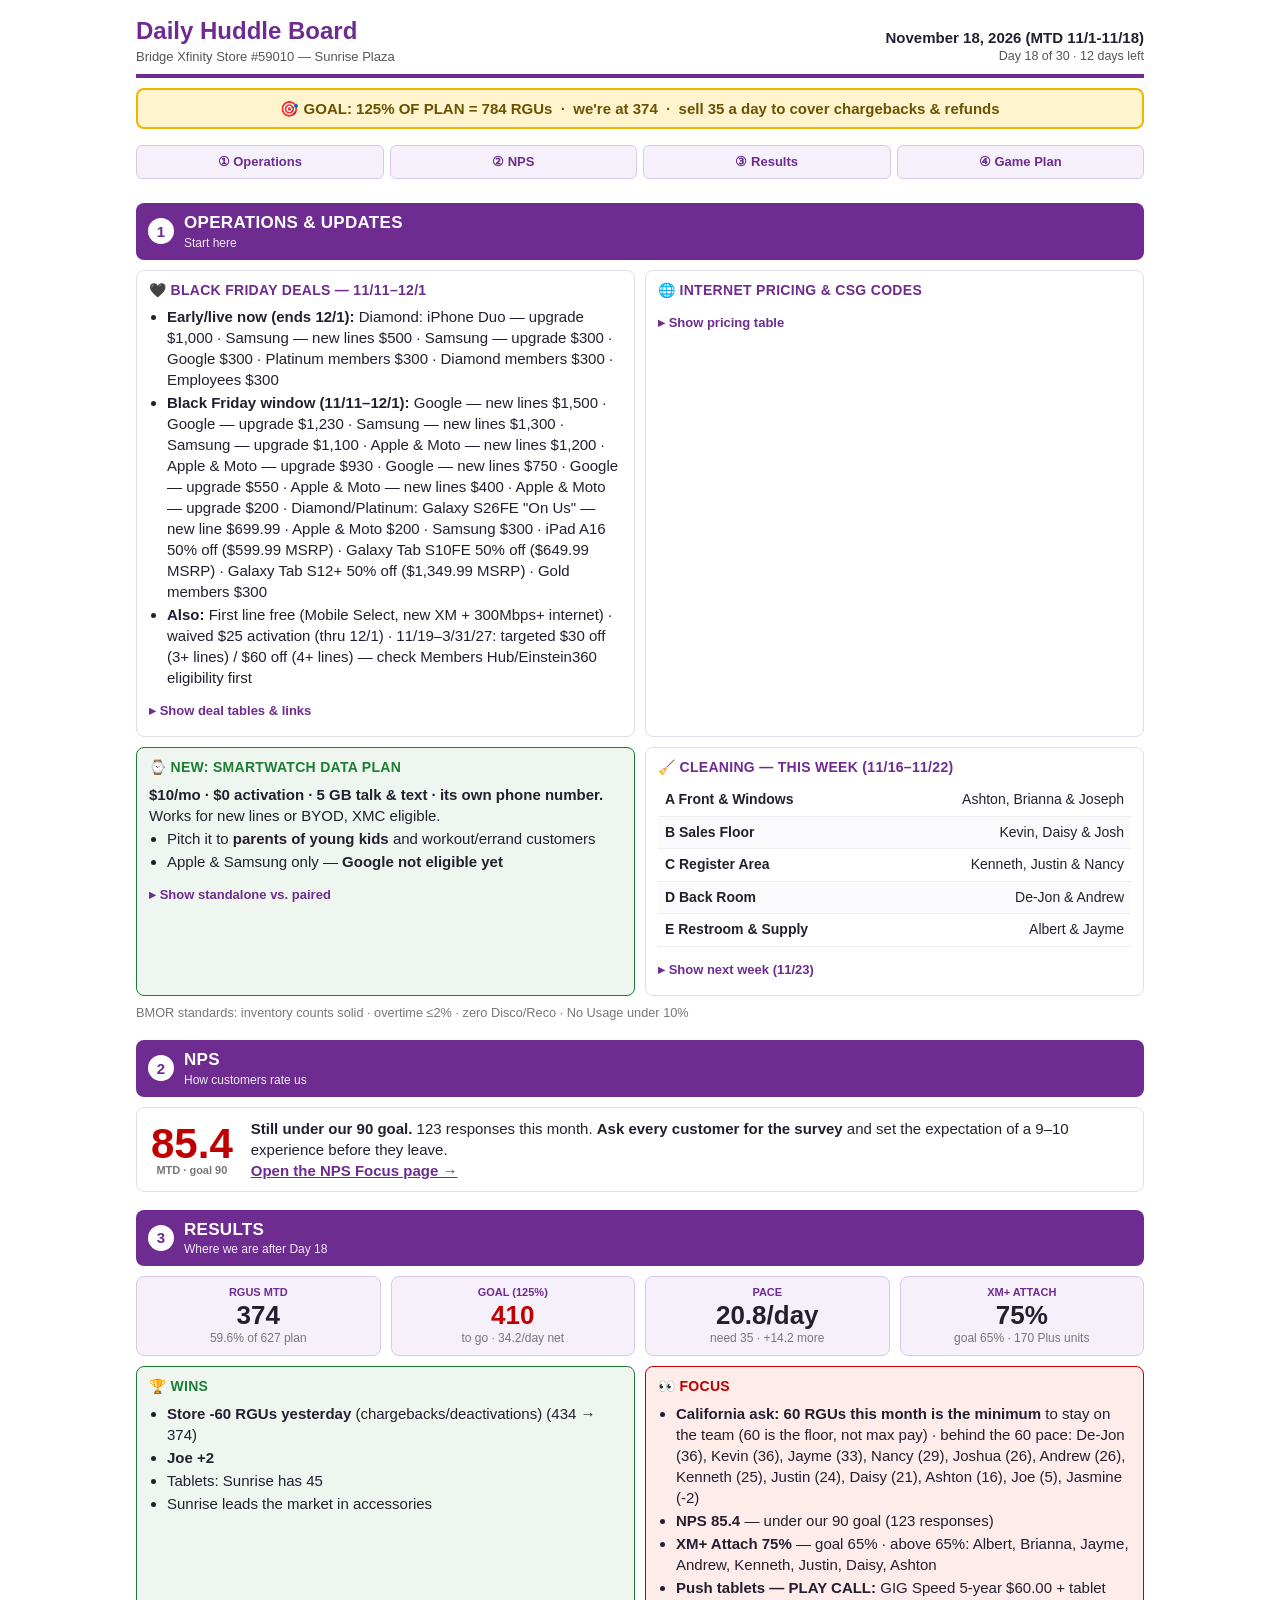
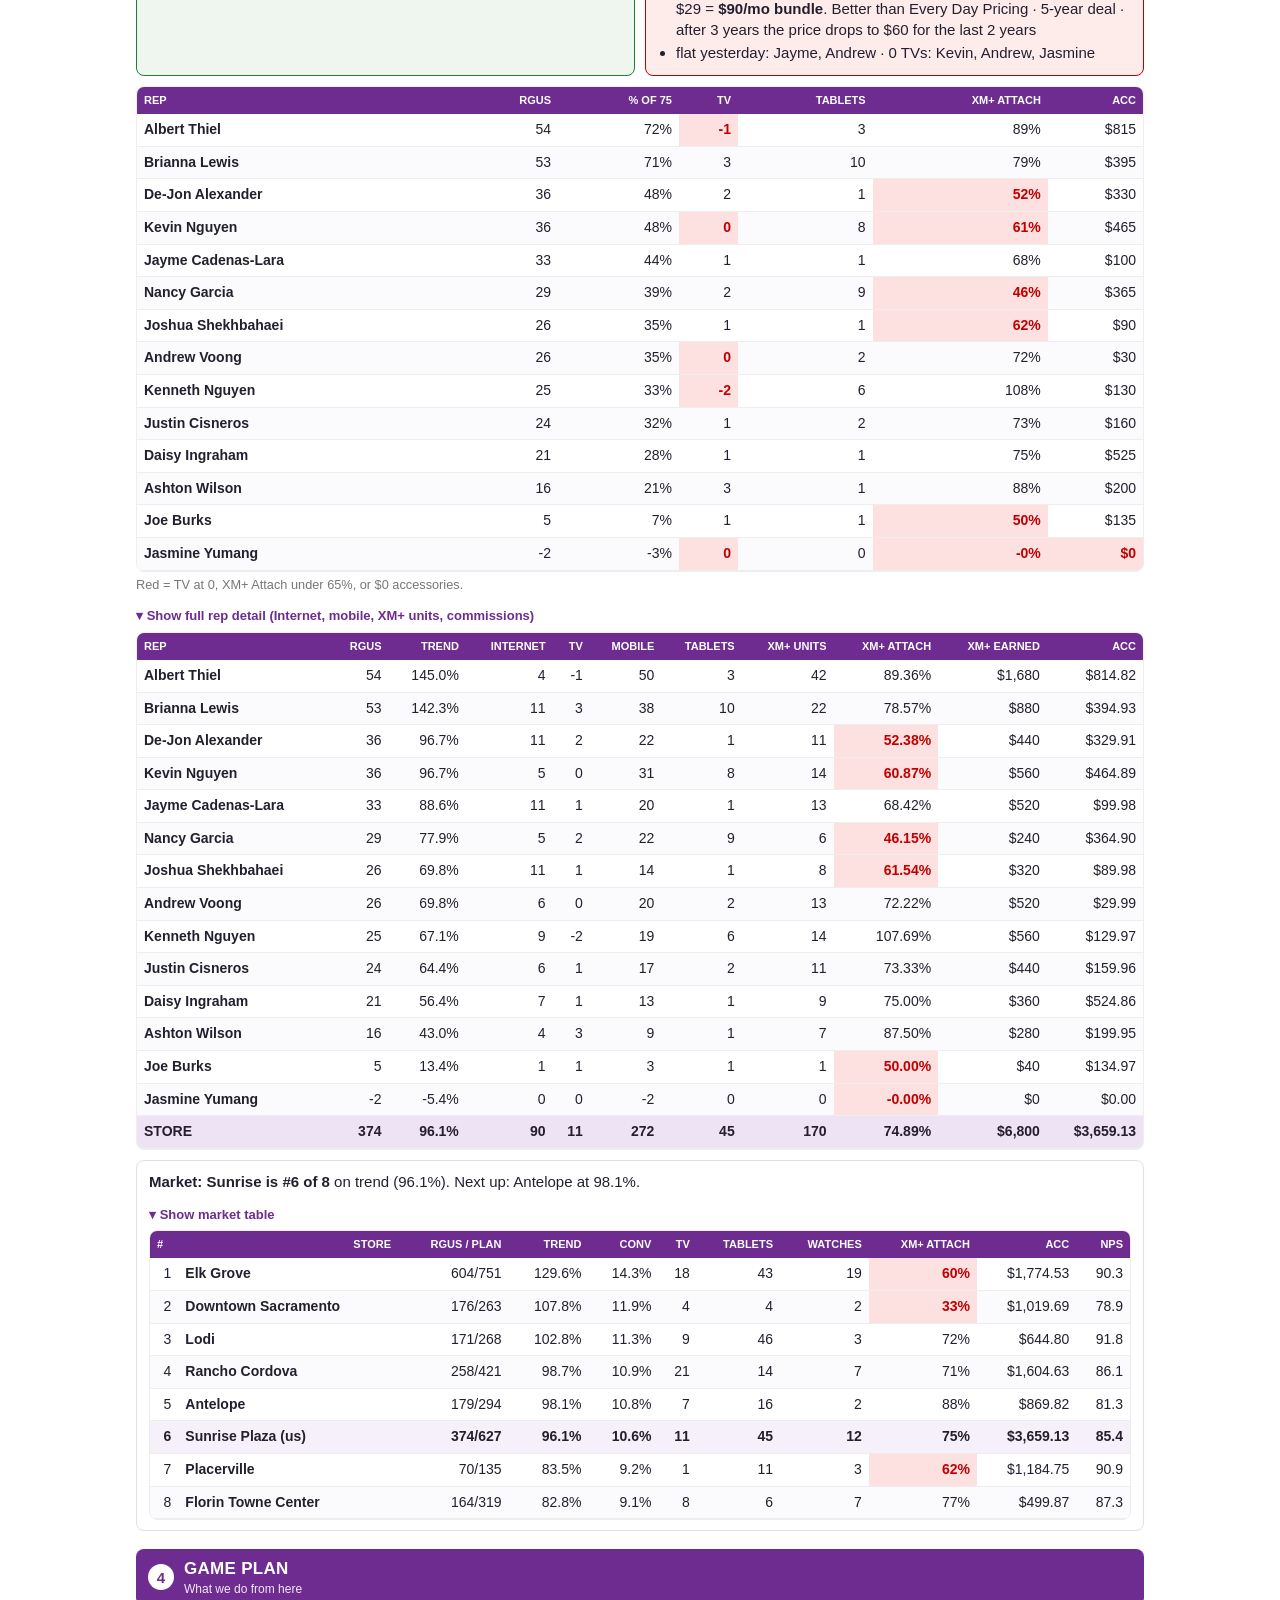
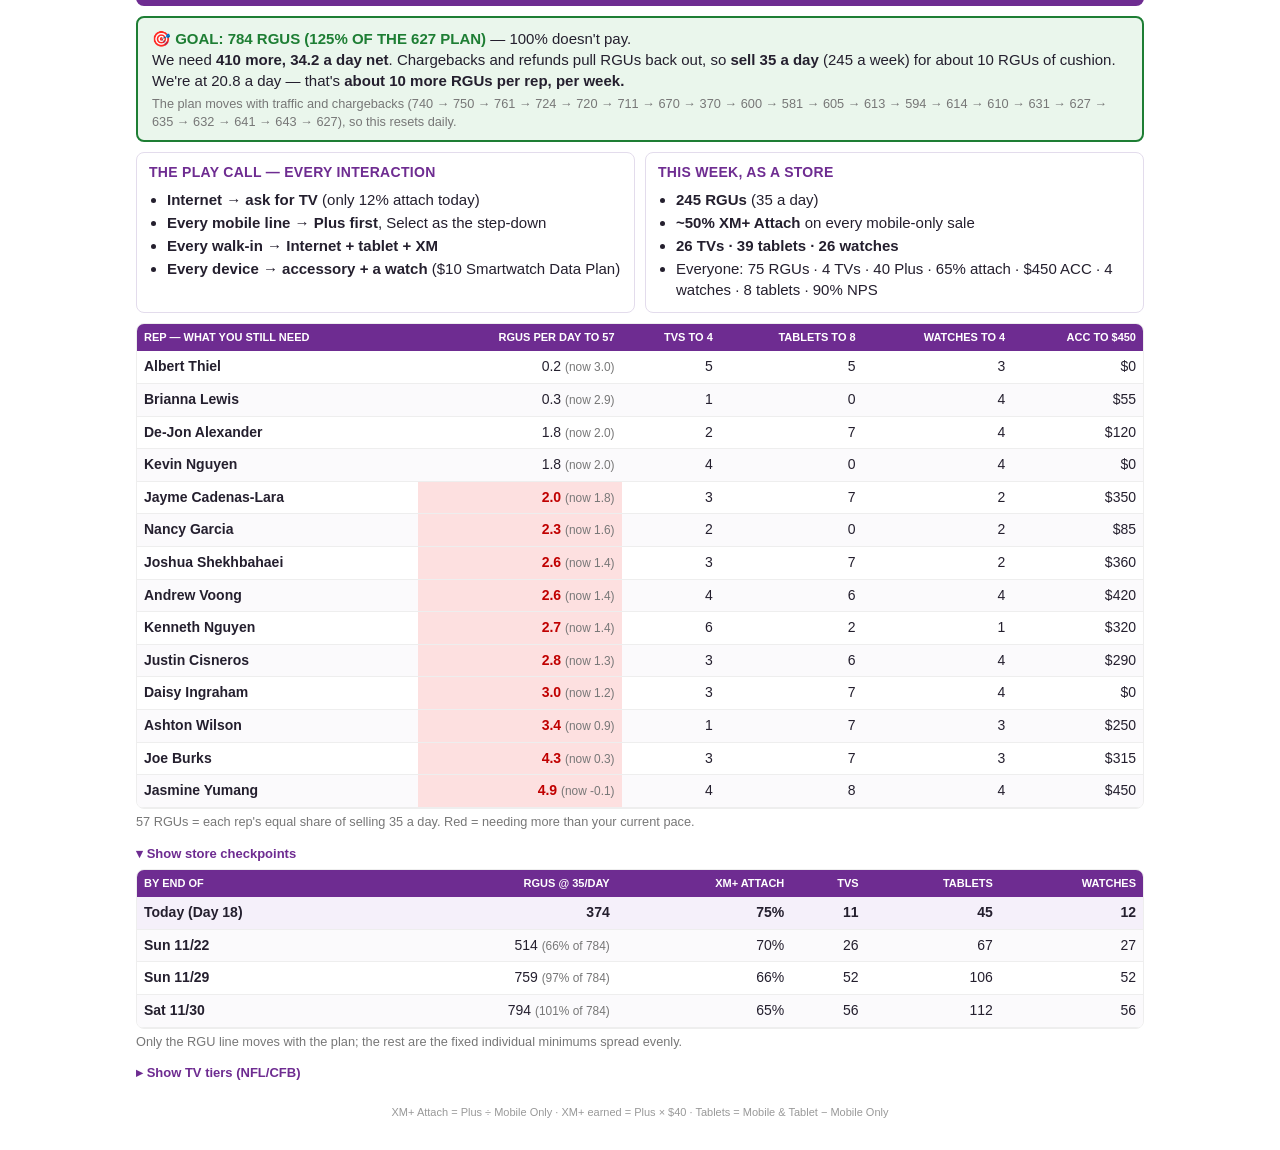
==== index.html @ 6fa90f04 "Fix Day 18 trend: use report's Store-MTD trend and target; exact rep MTD where readable Co-Authored-" ====
<!DOCTYPE html>
    <html lang="en"><head><meta charset="UTF-8"><meta name="viewport" content="width=device-width, initial-scale=1">
    <title>Daily Huddle Board — Bridge Xfinity #59010 — November 18, 2026 (MTD 11/1-11/18)</title>
    <style>
    :root{--p:#6E2C91;--pl:#F5F0FA;--bd:#E3DCEC;--g:#1E7E34;--r:#C00000;--a:#B8720C;--t:#241F2E;--mut:#777}
    *{box-sizing:border-box} body{margin:0;font-family:'Segoe UI',Arial,sans-serif;color:var(--t);background:#fff;font-size:15px;line-height:1.4;-webkit-print-color-adjust:exact;print-color-adjust:exact}
    .wrap{max-width:1040px;margin:0 auto;padding:14px 16px 30px}
    header{display:flex;justify-content:space-between;align-items:flex-end;border-bottom:4px solid var(--p);padding-bottom:8px;gap:10px;flex-wrap:wrap}
    header h1{margin:0;font-size:24px;color:var(--p)} header .s{font-size:13px;color:#555} header .d{text-align:right;font-weight:700} header .d small{display:block;font-weight:400;color:#555}
    .goalbar{background:#FFF4CE;border:2px solid #E8B800;border-radius:8px;padding:8px 12px;margin:10px 0;text-align:center;font-weight:700;color:#6b5200}
    nav{display:flex;gap:6px;margin:8px 0;position:sticky;top:0;background:#fff;padding:6px 0;z-index:5}
    nav a{flex:1;text-align:center;background:var(--pl);border:1px solid #D9C7EC;border-radius:6px;padding:7px 2px;color:var(--p);font-weight:700;text-decoration:none;font-size:13px}
    .sec{margin-top:18px}
    .band{display:flex;align-items:center;gap:10px;background:var(--p);color:#fff;border-radius:8px;padding:8px 12px;margin-bottom:10px}
    .band .n{background:#fff;color:var(--p);width:26px;height:26px;border-radius:50%;font-weight:800;display:flex;align-items:center;justify-content:center;flex:none}
    .band b{font-size:17px;text-transform:uppercase;letter-spacing:.3px} .band span.sub{display:block;font-size:12px;opacity:.9}
    .grid{display:grid;grid-template-columns:repeat(2,1fr);gap:10px}
    .card{border:1px solid var(--bd);border-radius:8px;padding:10px 12px;background:#fff}
    .card h3{margin:0 0 6px;font-size:14px;color:var(--p);text-transform:uppercase;letter-spacing:.3px}
    .card.alert{background:#FDECEA;border-color:var(--r)} .card.alert h3{color:var(--r)}
    .card.green{background:#EEF6EF;border-color:var(--g)} .card.green h3{color:var(--g)}
    .card ul{margin:0;padding-left:18px} .card li{margin:2px 0}
    .tiles{display:grid;grid-template-columns:repeat(4,1fr);gap:10px;margin-bottom:10px}
    .tile{background:var(--pl);border:1px solid #D9C7EC;border-radius:8px;padding:8px 10px;text-align:center}
    .tile .l{font-size:11px;text-transform:uppercase;color:var(--p);font-weight:700} .tile .v{font-size:26px;font-weight:800;line-height:1.15} .tile .x{font-size:12px;color:var(--mut)}
    .tile .v.red{color:var(--r)}
    table{width:100%;border-collapse:collapse;font-size:14px}
    th{background:var(--p);color:#fff;font-size:11px;text-transform:uppercase;padding:6px 7px;text-align:right} th:first-child,td.nm{text-align:left}
    td{padding:6px 7px;text-align:right;border-bottom:1px solid #eee} td.nm{font-weight:600}
    tr:nth-child(even) td{background:#FBFAFC} td.bad{background:#FDE0E0!important;color:var(--r);font-weight:800} tr.tot td{background:#EDE3F5!important;font-weight:800} tr.me td{background:#F5F0FA!important;font-weight:800}
    .tw{overflow-x:auto;border:1px solid #eee;border-radius:8px}
    .mut{color:var(--mut);font-size:.85em;font-weight:400}
    details{margin-top:8px} details:not([open])>*:not(summary){display:none!important} summary{cursor:pointer;color:var(--p);font-weight:700;font-size:13px;padding:6px 0;list-style:none} summary::before{content:"▸ "} details[open] summary::before{content:"▾ "}
    .nps{display:flex;gap:18px;align-items:center;border:1px solid var(--bd);border-radius:8px;padding:10px 14px;flex-wrap:wrap}
    .nps .big{font-size:42px;font-weight:800;color:var(--r);line-height:1;text-align:center} .nps .big small{display:block;font-size:11px;color:var(--mut);font-weight:600}
    .two{display:grid;grid-template-columns:1fr 1fr;gap:10px;margin:10px 0}
    .nowrap td,.nowrap th{white-space:nowrap}
    a{color:var(--p)} .goalbox{background:#EAF6EC;border:2px solid var(--g);border-radius:8px;padding:10px 14px;margin-bottom:10px}
    .goalbox b.t{color:var(--g);text-transform:uppercase}
    .foot{font-size:11px;color:#999;margin-top:16px;text-align:center}
    @media(max-width:760px){.grid,.two{grid-template-columns:1fr} .tiles{grid-template-columns:repeat(2,1fr)} header h1{font-size:20px} header .d{text-align:left} table{font-size:13px}}
    @page{size:11in 8.5in landscape;margin:.3in}
    @media print{body{font-size:11px} nav{display:none} .wrap{max-width:none;padding:0} .sec{break-after:page;margin-top:0} .sec:last-of-type{break-after:auto} table{font-size:10.5px} .tile .v{font-size:20px} th{font-size:9px} td{padding:3px 6px} summary{display:none} details:not([open]){display:none} #ops{break-after:auto} #nps{break-after:page} .card{break-inside:avoid}}
    </style></head><body><div class="wrap">
    <header><div><h1>Daily Huddle Board</h1><div class="s">Bridge Xfinity Store #59010 — Sunrise Plaza</div></div><div class="d">November 18, 2026 (MTD 11/1-11/18)<small>Day 18 of 30 · 12 days left</small></div></header>
    <div class="goalbar">🎯 GOAL: 125% OF PLAN = 784 RGUs &nbsp;·&nbsp; we're at 374 &nbsp;·&nbsp; sell 35 a day to cover chargebacks &amp; refunds</div>
    <nav><a href="#ops">① Operations</a><a href="#nps">② NPS</a><a href="#results">③ Results</a><a href="#plan">④ Game Plan</a></nav>

    <section class="sec" id="ops"><div class="band"><span class="n">1</span><div><b>Operations &amp; Updates</b><span class="sub">Start here</span></div></div>
    <div class="grid">
    <div class="card"><h3>🖤 Black Friday deals — 11/11–12/1</h3><ul><li><b>Early/live now (ends 12/1):</b> Diamond: iPhone Duo — upgrade $1,000 · Samsung — new lines $500 · Samsung — upgrade $300 · Google $300 · Platinum members $300 · Diamond members $300 · Employees $300</li><li><b>Black Friday window (11/11–12/1):</b> Google — new lines $1,500 · Google — upgrade $1,230 · Samsung — new lines $1,300 · Samsung — upgrade $1,100 · Apple &amp; Moto — new lines $1,200 · Apple &amp; Moto — upgrade $930 · Google — new lines $750 · Google — upgrade $550 · Apple &amp; Moto — new lines $400 · Apple &amp; Moto — upgrade $200 · Diamond/Platinum: Galaxy S26FE "On Us" — new line $699.99 · Apple &amp; Moto $200 · Samsung $300 · iPad A16 50% off ($599.99 MSRP) · Galaxy Tab S10FE 50% off ($649.99 MSRP) · Galaxy Tab S12+ 50% off ($1,349.99 MSRP) · Gold members $300</li><li><b>Also:</b> First line free (Mobile Select, new XM + 300Mbps+ internet) · waived $25 activation (thru 12/1) · 11/19–3/31/27: targeted $30 off (3+ lines) / $60 off (4+ lines) — check Members Hub/Einstein360 eligibility first</li></ul><details><summary>Show deal tables &amp; links</summary><div class="tw"><b><a href="https://celestial.cable.comcast.com/knowledge/article-info/?query=240319165608377#TIPSdeals">TIPs — trade-in required</a></b><table><thead><tr><th>Deal</th><th>Timing</th><th>Savings</th></tr></thead><tbody><tr><td class="nm">Google — new lines</td><td>11/11–12/1</td><td>$1,500</td></tr><tr><td class="nm">Google — upgrade</td><td>11/11–12/1</td><td>$1,230</td></tr><tr><td class="nm">Samsung — new lines</td><td>11/11–12/1</td><td>$1,300</td></tr><tr><td class="nm">Samsung — upgrade</td><td>11/11–12/1</td><td>$1,100</td></tr><tr><td class="nm">Apple &amp; Moto — new lines</td><td>11/11–12/1</td><td>$1,200</td></tr><tr><td class="nm">Apple &amp; Moto — upgrade</td><td>11/11–12/1</td><td>$930</td></tr><tr><td class="nm">Diamond: iPhone Duo — upgrade</td><td>10/16–12/1</td><td>$1,000</td></tr></tbody></table></div><div class="tw" style="margin-top:6px"><b><a href="https://celestial.cable.comcast.com/knowledge/article-info/?query=240319165608377#flagship">No trade-in</a></b><table><thead><tr><th>Deal</th><th>Timing</th><th>Savings</th></tr></thead><tbody><tr><td class="nm">Google — new lines</td><td>11/11–12/1</td><td>$750</td></tr><tr><td class="nm">Google — upgrade</td><td>11/11–12/1</td><td>$550</td></tr><tr><td class="nm">Samsung — new lines</td><td>10/9–12/1</td><td>$500</td></tr><tr><td class="nm">Samsung — upgrade</td><td>10/9–12/1</td><td>$300</td></tr><tr><td class="nm">Apple &amp; Moto — new lines</td><td>11/11–12/1</td><td>$400</td></tr><tr><td class="nm">Apple &amp; Moto — upgrade</td><td>11/11–12/1</td><td>$200</td></tr><tr><td class="nm">Diamond/Platinum: Galaxy S26FE "On Us" — new line</td><td>11/11–12/1</td><td>$699.99</td></tr></tbody></table></div><div class="tw" style="margin-top:6px"><b><a href="https://celestial.cable.comcast.com/knowledge/article-info/?query=240319165608377#anytime">Upgrade anytime</a> (existing lines only)</b><table><thead><tr><th>Deal</th><th>Timing</th><th>Savings</th></tr></thead><tbody><tr><td class="nm">Apple &amp; Moto</td><td>11/11–12/1</td><td>$200</td></tr><tr><td class="nm">Samsung</td><td>11/11–12/1</td><td>$300</td></tr><tr><td class="nm">Google</td><td>10/9–12/1</td><td>$300</td></tr></tbody></table></div><div class="tw" style="margin-top:6px"><b>Smartwatches &amp; tablets</b><table><thead><tr><th>Deal</th><th>Timing</th><th>Savings</th></tr></thead><tbody><tr><td class="nm">iPad A16</td><td>11/11–12/1</td><td>50% off ($599.99 MSRP)</td></tr><tr><td class="nm">Galaxy Tab S10FE</td><td>11/11–12/1</td><td>50% off ($649.99 MSRP)</td></tr><tr><td class="nm">Galaxy Tab S12+</td><td>11/11–12/1</td><td>50% off ($1,349.99 MSRP)</td></tr><tr><td class="nm">Gold members</td><td>11/11–12/1</td><td>$300</td></tr><tr><td class="nm">Platinum members</td><td>10/28–12/1</td><td>$300</td></tr><tr><td class="nm">Diamond members</td><td>5/11–12/1</td><td>$300</td></tr><tr><td class="nm">Employees</td><td>1/21–12/1</td><td>$300</td></tr></tbody></table></div><div class="tw" style="margin-top:6px"><b>Service discounts</b><table><thead><tr><th>Deal</th><th>Timing</th><th>Notes</th></tr></thead><tbody><tr><td class="nm">First line free — Mobile Select $0/mo x 12mo (new XM, 300 Mbps+ internet)</td><td>Ongoing</td><td></td></tr><tr><td class="nm">Targeted: $30 off/mo (3+ new lines, same order)</td><td>11/19–3/31/27</td><td></td></tr><tr><td class="nm">Targeted: $60 off/mo (4+ new lines, same order)</td><td>11/19–3/31/27</td><td></td></tr><tr><td class="nm">Waived $25 activation fee</td><td>5/11–12/1</td><td></td></tr></tbody></table></div></details></div>
    <div class="card"><h3>🌐 Internet pricing &amp; CSG codes</h3><details><summary>Show pricing table</summary><div class="tw"><table class="nowrap"><thead><tr><th>Speed tier</th><th>300 Mbps</th><th>500 Mbps</th><th>1 Gig</th><th>1.2 Gig</th><th>2 Gig</th></tr></thead><tbody>
    <tr><td class="nm">WiFi gateway · Unlimited data · Free line deal</td><td>✓</td><td>✓</td><td>✓</td><td>✓</td><td>✓</td></tr>
    <tr><td class="nm">Peacock Premium</td><td>✗</td><td>✗</td><td>✓</td><td>✓</td><td>✓</td></tr>
    <tr><td class="nm">5-year deal ($ · CSG)</td><td>$45 · 2XC</td><td>$50 · 2XA</td><td>$60 · 2X6</td><td>$85 · 2X8</td><td>$85 · 2XB</td></tr>
    <tr><td class="nm">1-year deal ($ · CSG)</td><td>$40 · 2X7</td><td>$45 · 2X9</td><td>$50 · 2XE</td><td>$80 · 2X5</td><td>$80 · 2XD</td></tr>
    <tr><td class="nm">Everyday Price (EDP)</td><td>$70</td><td>$85</td><td>$100</td><td>$130</td><td>$130</td></tr></tbody></table></div></details></div>
    <div class="card green"><h3>⌚ New: Smartwatch Data Plan</h3><b>$10/mo · $0 activation · 5 GB talk &amp; text · its own phone number.</b> Works for new lines or BYOD, XMC eligible.<ul><li>Pitch it to <b>parents of young kids</b> and workout/errand customers</li><li>Apple &amp; Samsung only — <b>Google not eligible yet</b></li></ul>
    <details><summary>Show standalone vs. paired</summary><div class="tw"><table><thead><tr><th></th><th>Standalone (Data Plan)</th><th>Paired (Smartwatch fee)</th></tr></thead><tbody>
    <tr><td class="nm">Cost</td><td>$10/mo</td><td>$10/mo</td></tr><tr><td class="nm">Own number</td><td>Yes</td><td>No</td></tr><tr><td class="nm">Data</td><td>5 GB, then 5/2 Mbps</td><td>Uses phone's data</td></tr><tr><td class="nm">Watches</td><td>Apple, Samsung</td><td>Apple, Samsung, Google</td></tr><tr><td class="nm">Apple needs</td><td>iPhone 11+ · OS 26.1+</td><td>iPhone 6s+ · iOS 14+</td></tr></tbody></table></div><div class="mut" style="margin-top:4px">No international roaming or travel passes on watches ($0.30/MB pay-as-you-go on the paired line).</div></details></div>
    <div class="card"><h3>🧹 Cleaning — this week (11/16–11/22)</h3><table class="nowrap"><tbody><tr><td class="nm">A Front &amp; Windows</td><td>Ashton, Brianna &amp; Joseph</td></tr><tr><td class="nm">B Sales Floor</td><td>Kevin, Daisy &amp; Josh</td></tr><tr><td class="nm">C Register Area</td><td>Kenneth, Justin &amp; Nancy</td></tr><tr><td class="nm">D Back Room</td><td>De-Jon &amp; Andrew</td></tr><tr><td class="nm">E Restroom &amp; Supply</td><td>Albert &amp; Jayme</td></tr></tbody></table><details><summary>Show next week (11/23)</summary><table class="nowrap"><tbody><tr><td class="nm">A</td><td>Albert &amp; Jayme</td></tr><tr><td class="nm">B</td><td>Ashton, Brianna &amp; Joseph</td></tr><tr><td class="nm">C</td><td>Kevin, Daisy &amp; Josh</td></tr><tr><td class="nm">D</td><td>Kenneth, Justin &amp; Nancy</td></tr><tr><td class="nm">E</td><td>De-Jon &amp; Andrew</td></tr></tbody></table><div class="mut" style="margin-top:4px"><a href="https://claude.ai/artifact/SDrzApSmTQHCg9NvVd3Q9Z">Task checklists &amp; full schedule</a></div></details></div>
    </div>
    <div class="mut" style="margin-top:8px">BMOR standards: inventory counts solid · overtime ≤2% · zero Disco/Reco · No Usage under 10%</div></section>

    <section class="sec" id="nps"><div class="band"><span class="n">2</span><div><b>NPS</b><span class="sub">How customers rate us</span></div></div>
    <div class="nps"><div class="big" style="color:var(--r)">85.4<small>MTD · goal 90</small></div>
    <div style="flex:1;min-width:240px"><b>Still under our 90 goal.</b> 123 responses this month. <b>Ask every customer for the survey</b> and set the expectation of a 9–10 experience before they leave. <br><a href="nps/"><b>Open the NPS Focus page →</b></a></div></div></section>

    <section class="sec" id="results"><div class="band"><span class="n">3</span><div><b>Results</b><span class="sub">Where we are after Day 18</span></div></div>
    <div class="tiles">
    <div class="tile"><div class="l">RGUs MTD</div><div class="v">374</div><div class="x">59.6% of 627 plan</div></div>
    <div class="tile"><div class="l">Goal (125%)</div><div class="v red">410</div><div class="x">to go · 34.2/day net</div></div>
    <div class="tile"><div class="l">Pace</div><div class="v">20.8/day</div><div class="x">need 35 · +14.2 more</div></div>
    <div class="tile"><div class="l">XM+ Attach</div><div class="v">75%</div><div class="x">goal 65% · 170 Plus units</div></div></div>
    <div class="two"><div class="card green"><h3>🏆 Wins</h3><ul><li><b>Store -60 RGUs yesterday</b> (chargebacks/deactivations) (434 → 374)</li><li><b>Joe +2</b></li><li>Tablets: Sunrise has 45</li><li>Sunrise leads the market in accessories</li></ul></div>
    <div class="card alert"><h3>👀 Focus</h3><ul><li><b>California ask: 60 RGUs this month is the minimum</b> to stay on the team (60 is the floor, not max pay) · behind the 60 pace: De-Jon (36), Kevin (36), Jayme (33), Nancy (29), Joshua (26), Andrew (26), Kenneth (25), Justin (24), Daisy (21), Ashton (16), Joe (5), Jasmine (-2)</li><li><b>NPS 85.4</b> — under our 90 goal (123 responses)</li><li><b>XM+ Attach 75%</b> — goal 65% · above 65%: Albert, Brianna, Jayme, Andrew, Kenneth, Justin, Daisy, Ashton</li><li><b>Push tablets — PLAY CALL:</b> GIG Speed 5-year $60.00 + tablet $29 = <b>$90/mo bundle</b>. Better than Every Day Pricing · 5-year deal · after 3 years the price drops to $60 for the last 2 years</li><li>flat yesterday: Jayme, Andrew · 0 TVs: Kevin, Andrew, Jasmine</li></ul></div></div>
    <div class="tw"><table><thead><tr><th>Rep</th><th>RGUs</th><th>% of 75</th><th>TV</th><th>Tablets</th><th>XM+ Attach</th><th>ACC</th></tr></thead><tbody><tr><td class="nm">Albert Thiel</td><td>54</td><td>72%</td><td class="bad">-1</td><td>3</td><td>89%</td><td>$815</td></tr><tr><td class="nm">Brianna Lewis</td><td>53</td><td>71%</td><td>3</td><td>10</td><td>79%</td><td>$395</td></tr><tr><td class="nm">De-Jon Alexander</td><td>36</td><td>48%</td><td>2</td><td>1</td><td class="bad">52%</td><td>$330</td></tr><tr><td class="nm">Kevin Nguyen</td><td>36</td><td>48%</td><td class="bad">0</td><td>8</td><td class="bad">61%</td><td>$465</td></tr><tr><td class="nm">Jayme Cadenas-Lara</td><td>33</td><td>44%</td><td>1</td><td>1</td><td>68%</td><td>$100</td></tr><tr><td class="nm">Nancy Garcia</td><td>29</td><td>39%</td><td>2</td><td>9</td><td class="bad">46%</td><td>$365</td></tr><tr><td class="nm">Joshua Shekhbahaei</td><td>26</td><td>35%</td><td>1</td><td>1</td><td class="bad">62%</td><td>$90</td></tr><tr><td class="nm">Andrew Voong</td><td>26</td><td>35%</td><td class="bad">0</td><td>2</td><td>72%</td><td>$30</td></tr><tr><td class="nm">Kenneth Nguyen</td><td>25</td><td>33%</td><td class="bad">-2</td><td>6</td><td>108%</td><td>$130</td></tr><tr><td class="nm">Justin Cisneros</td><td>24</td><td>32%</td><td>1</td><td>2</td><td>73%</td><td>$160</td></tr><tr><td class="nm">Daisy Ingraham</td><td>21</td><td>28%</td><td>1</td><td>1</td><td>75%</td><td>$525</td></tr><tr><td class="nm">Ashton Wilson</td><td>16</td><td>21%</td><td>3</td><td>1</td><td>88%</td><td>$200</td></tr><tr><td class="nm">Joe Burks</td><td>5</td><td>7%</td><td>1</td><td>1</td><td class="bad">50%</td><td>$135</td></tr><tr><td class="nm">Jasmine Yumang</td><td>-2</td><td>-3%</td><td class="bad">0</td><td>0</td><td class="bad">-0%</td><td class="bad">$0</td></tr></tbody></table></div>
    <div class="mut" style="margin-top:4px">Red = TV at 0, XM+ Attach under 65%, or $0 accessories.</div>
    <details open><summary>Show full rep detail (Internet, mobile, XM+ units, commissions)</summary><div class="tw"><table class="nowrap"><thead><tr><th>Rep</th><th>RGUs</th><th>Trend</th><th>Internet</th><th>TV</th><th>Mobile</th><th>Tablets</th><th>XM+ units</th><th>XM+ attach</th><th>XM+ earned</th><th>ACC</th></tr></thead><tbody><tr><td class="nm">Albert Thiel</td><td>54</td><td>145.0%</td><td>4</td><td>-1</td><td>50</td><td>3</td><td>42</td><td>89.36%</td><td>$1,680</td><td>$814.82</td></tr><tr><td class="nm">Brianna Lewis</td><td>53</td><td>142.3%</td><td>11</td><td>3</td><td>38</td><td>10</td><td>22</td><td>78.57%</td><td>$880</td><td>$394.93</td></tr><tr><td class="nm">De-Jon Alexander</td><td>36</td><td>96.7%</td><td>11</td><td>2</td><td>22</td><td>1</td><td>11</td><td class="bad">52.38%</td><td>$440</td><td>$329.91</td></tr><tr><td class="nm">Kevin Nguyen</td><td>36</td><td>96.7%</td><td>5</td><td>0</td><td>31</td><td>8</td><td>14</td><td class="bad">60.87%</td><td>$560</td><td>$464.89</td></tr><tr><td class="nm">Jayme Cadenas-Lara</td><td>33</td><td>88.6%</td><td>11</td><td>1</td><td>20</td><td>1</td><td>13</td><td>68.42%</td><td>$520</td><td>$99.98</td></tr><tr><td class="nm">Nancy Garcia</td><td>29</td><td>77.9%</td><td>5</td><td>2</td><td>22</td><td>9</td><td>6</td><td class="bad">46.15%</td><td>$240</td><td>$364.90</td></tr><tr><td class="nm">Joshua Shekhbahaei</td><td>26</td><td>69.8%</td><td>11</td><td>1</td><td>14</td><td>1</td><td>8</td><td class="bad">61.54%</td><td>$320</td><td>$89.98</td></tr><tr><td class="nm">Andrew Voong</td><td>26</td><td>69.8%</td><td>6</td><td>0</td><td>20</td><td>2</td><td>13</td><td>72.22%</td><td>$520</td><td>$29.99</td></tr><tr><td class="nm">Kenneth Nguyen</td><td>25</td><td>67.1%</td><td>9</td><td>-2</td><td>19</td><td>6</td><td>14</td><td>107.69%</td><td>$560</td><td>$129.97</td></tr><tr><td class="nm">Justin Cisneros</td><td>24</td><td>64.4%</td><td>6</td><td>1</td><td>17</td><td>2</td><td>11</td><td>73.33%</td><td>$440</td><td>$159.96</td></tr><tr><td class="nm">Daisy Ingraham</td><td>21</td><td>56.4%</td><td>7</td><td>1</td><td>13</td><td>1</td><td>9</td><td>75.00%</td><td>$360</td><td>$524.86</td></tr><tr><td class="nm">Ashton Wilson</td><td>16</td><td>43.0%</td><td>4</td><td>3</td><td>9</td><td>1</td><td>7</td><td>87.50%</td><td>$280</td><td>$199.95</td></tr><tr><td class="nm">Joe Burks</td><td>5</td><td>13.4%</td><td>1</td><td>1</td><td>3</td><td>1</td><td>1</td><td class="bad">50.00%</td><td>$40</td><td>$134.97</td></tr><tr><td class="nm">Jasmine Yumang</td><td>-2</td><td>-5.4%</td><td>0</td><td>0</td><td>-2</td><td>0</td><td>0</td><td class="bad">-0.00%</td><td>$0</td><td>$0.00</td></tr><tr class="tot"><td class="nm">STORE</td><td>374</td><td>96.1%</td><td>90</td><td>11</td><td>272</td><td>45</td><td>170</td><td>74.89%</td><td>$6,800</td><td>$3,659.13</td></tr></tbody></table></div></details>
    <div class="card" style="margin-top:10px"><b>Market: Sunrise is #6 of 8</b> on trend (96.1%). Next up: Antelope at 98.1%.
    <details open><summary>Show market table</summary><div class="tw"><table class="nowrap"><thead><tr><th>#</th><th>Store</th><th>RGUs / plan</th><th>Trend</th><th>Conv</th><th>TV</th><th>Tablets</th><th>Watches</th><th>XM+ attach</th><th>ACC</th><th>NPS</th></tr></thead><tbody><tr><td>1</td><td class="nm">Elk Grove</td><td>604/751</td><td>129.6%</td><td>14.3%</td><td>18</td><td>43</td><td>19</td><td class="bad">60%</td><td>$1,774.53</td><td>90.3</td></tr><tr><td>2</td><td class="nm">Downtown Sacramento</td><td>176/263</td><td>107.8%</td><td>11.9%</td><td>4</td><td>4</td><td>2</td><td class="bad">33%</td><td>$1,019.69</td><td>78.9</td></tr><tr><td>3</td><td class="nm">Lodi</td><td>171/268</td><td>102.8%</td><td>11.3%</td><td>9</td><td>46</td><td>3</td><td>72%</td><td>$644.80</td><td>91.8</td></tr><tr><td>4</td><td class="nm">Rancho Cordova</td><td>258/421</td><td>98.7%</td><td>10.9%</td><td>21</td><td>14</td><td>7</td><td>71%</td><td>$1,604.63</td><td>86.1</td></tr><tr><td>5</td><td class="nm">Antelope</td><td>179/294</td><td>98.1%</td><td>10.8%</td><td>7</td><td>16</td><td>2</td><td>88%</td><td>$869.82</td><td>81.3</td></tr><tr class="me"><td>6</td><td class="nm">Sunrise Plaza (us)</td><td>374/627</td><td>96.1%</td><td>10.6%</td><td>11</td><td>45</td><td>12</td><td>75%</td><td>$3,659.13</td><td>85.4</td></tr><tr><td>7</td><td class="nm">Placerville</td><td>70/135</td><td>83.5%</td><td>9.2%</td><td>1</td><td>11</td><td>3</td><td class="bad">62%</td><td>$1,184.75</td><td>90.9</td></tr><tr><td>8</td><td class="nm">Florin Towne Center</td><td>164/319</td><td>82.8%</td><td>9.1%</td><td>8</td><td>6</td><td>7</td><td>77%</td><td>$499.87</td><td>87.3</td></tr></tbody></table></div></details></div></section>

    <section class="sec" id="plan"><div class="band"><span class="n">4</span><div><b>Game Plan</b><span class="sub">What we do from here</span></div></div>
    <div class="goalbox"><b class="t">🎯 Goal: 784 RGUs (125% of the 627 plan)</b> — 100% doesn't pay.<br>We need <b>410 more, 34.2 a day net</b>. Chargebacks and refunds pull RGUs back out, so <b>sell 35 a day</b> (245 a week) for about 10 RGUs of cushion. We're at 20.8 a day — that's <b>about 10 more RGUs per rep, per week.</b><div class="mut" style="margin-top:4px">The plan moves with traffic and chargebacks (740 → 750 → 761 → 724 → 720 → 711 → 670 → 370 → 600 → 581 → 605 → 613 → 594 → 614 → 610 → 631 → 627 → 635 → 632 → 641 → 643 → 627), so this resets daily.</div></div>
    <div class="two"><div class="card"><h3>The play call — every interaction</h3><ul><li><b>Internet → ask for TV</b> (only 12% attach today)</li><li><b>Every mobile line → Plus first</b>, Select as the step-down</li><li><b>Every walk-in → Internet + tablet + XM</b></li><li><b>Every device → accessory + a watch</b> ($10 Smartwatch Data Plan)</li></ul></div>
    <div class="card"><h3>This week, as a store</h3><ul><li><b>245 RGUs</b> (35 a day)</li><li><b>~50% XM+ Attach</b> on every mobile-only sale</li><li><b>26 TVs · 39 tablets · 26 watches</b></li><li>Everyone: 75 RGUs · 4 TVs · 40 Plus · 65% attach · $450 ACC · 4 watches · 8 tablets · 90% NPS</li></ul></div></div>
    <div class="tw"><table><thead><tr><th>Rep — what you still need</th><th>RGUs per day to 57</th><th>TVs to 4</th><th>Tablets to 8</th><th>Watches to 4</th><th>ACC to $450</th></tr></thead><tbody><tr><td class="nm">Albert Thiel</td><td>0.2 <span class="mut">(now 3.0)</span></td><td>5</td><td>5</td><td>3</td><td>$0</td></tr><tr><td class="nm">Brianna Lewis</td><td>0.3 <span class="mut">(now 2.9)</span></td><td>1</td><td>0</td><td>4</td><td>$55</td></tr><tr><td class="nm">De-Jon Alexander</td><td>1.8 <span class="mut">(now 2.0)</span></td><td>2</td><td>7</td><td>4</td><td>$120</td></tr><tr><td class="nm">Kevin Nguyen</td><td>1.8 <span class="mut">(now 2.0)</span></td><td>4</td><td>0</td><td>4</td><td>$0</td></tr><tr><td class="nm">Jayme Cadenas-Lara</td><td class="bad">2.0 <span class="mut">(now 1.8)</span></td><td>3</td><td>7</td><td>2</td><td>$350</td></tr><tr><td class="nm">Nancy Garcia</td><td class="bad">2.3 <span class="mut">(now 1.6)</span></td><td>2</td><td>0</td><td>2</td><td>$85</td></tr><tr><td class="nm">Joshua Shekhbahaei</td><td class="bad">2.6 <span class="mut">(now 1.4)</span></td><td>3</td><td>7</td><td>2</td><td>$360</td></tr><tr><td class="nm">Andrew Voong</td><td class="bad">2.6 <span class="mut">(now 1.4)</span></td><td>4</td><td>6</td><td>4</td><td>$420</td></tr><tr><td class="nm">Kenneth Nguyen</td><td class="bad">2.7 <span class="mut">(now 1.4)</span></td><td>6</td><td>2</td><td>1</td><td>$320</td></tr><tr><td class="nm">Justin Cisneros</td><td class="bad">2.8 <span class="mut">(now 1.3)</span></td><td>3</td><td>6</td><td>4</td><td>$290</td></tr><tr><td class="nm">Daisy Ingraham</td><td class="bad">3.0 <span class="mut">(now 1.2)</span></td><td>3</td><td>7</td><td>4</td><td>$0</td></tr><tr><td class="nm">Ashton Wilson</td><td class="bad">3.4 <span class="mut">(now 0.9)</span></td><td>1</td><td>7</td><td>3</td><td>$250</td></tr><tr><td class="nm">Joe Burks</td><td class="bad">4.3 <span class="mut">(now 0.3)</span></td><td>3</td><td>7</td><td>3</td><td>$315</td></tr><tr><td class="nm">Jasmine Yumang</td><td class="bad">4.9 <span class="mut">(now -0.1)</span></td><td>4</td><td>8</td><td>4</td><td>$450</td></tr></tbody></table></div>
    <div class="mut" style="margin-top:4px">57 RGUs = each rep's equal share of selling 35 a day. Red = needing more than your current pace.</div>
    <details open><summary>Show store checkpoints</summary><div class="tw"><table class="nowrap"><thead><tr><th>By end of</th><th>RGUs @ 35/day</th><th>XM+ attach</th><th>TVs</th><th>Tablets</th><th>Watches</th></tr></thead><tbody><tr class="me"><td class="nm">Today (Day 18)</td><td>374</td><td>75%</td><td>11</td><td>45</td><td>12</td></tr><tr><td class="nm">Sun 11/22</td><td>514 <span class="mut">(66% of 784)</span></td><td>70%</td><td>26</td><td>67</td><td>27</td></tr><tr><td class="nm">Sun 11/29</td><td>759 <span class="mut">(97% of 784)</span></td><td>66%</td><td>52</td><td>106</td><td>52</td></tr><tr><td class="nm">Sat 11/30</td><td>794 <span class="mut">(101% of 784)</span></td><td>65%</td><td>56</td><td>112</td><td>56</td></tr></tbody></table></div><div class="mut" style="margin-top:4px">Only the RGU line moves with the plan; the rest are the fixed individual minimums spread evenly.</div></details>
    <details><summary>Show TV tiers (NFL/CFB)</summary><div class="tw"><table><thead><tr><th>Tier</th><th>$/mo</th><th>Key channels</th></tr></thead><tbody><tr><td class="nm">TV Core</td><td>$65</td><td>ABC, CBS, FOX, NBC</td></tr><tr><td class="nm">Sports &amp; News</td><td>$90</td><td>+ESPN/2, FS1/2, conf. networks (in-state), Peacock Premium</td></tr><tr><td class="nm">World Soccer Ticket</td><td>$95</td><td>+Deportes channels, X1 Box</td></tr><tr><td class="nm">TV Premium</td><td>$135</td><td>+NFL Network, ESPNU, ESPNEWS, conf. networks (out-of-state)</td></tr><tr><td class="nm">+ More Sports/Ent</td><td>$9.99</td><td>BTN (out-of-state), NFL RedZone</td></tr></tbody></table></div></details></section>
    <div class="foot">XM+ Attach = Plus ÷ Mobile Only · XM+ earned = Plus × $40 · Tablets = Mobile &amp; Tablet − Mobile Only</div>
    </div>
    </body></html>
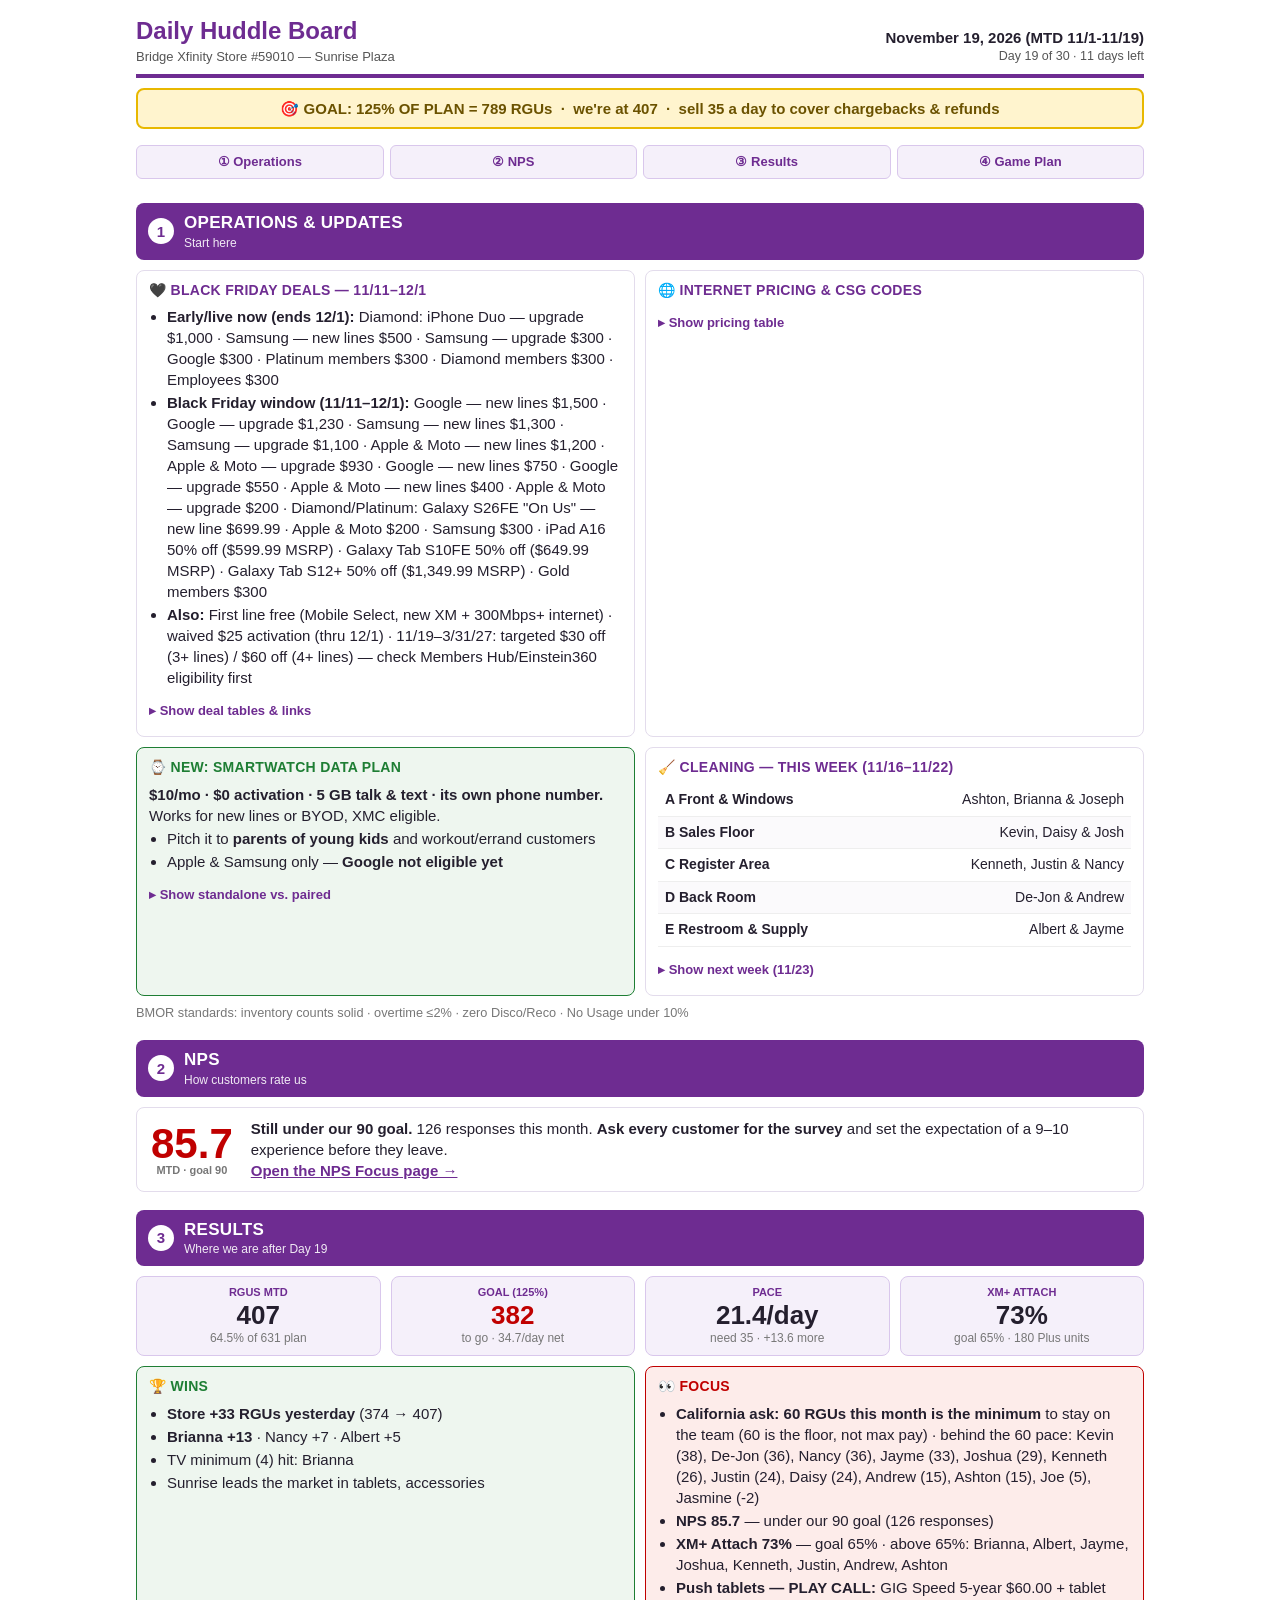
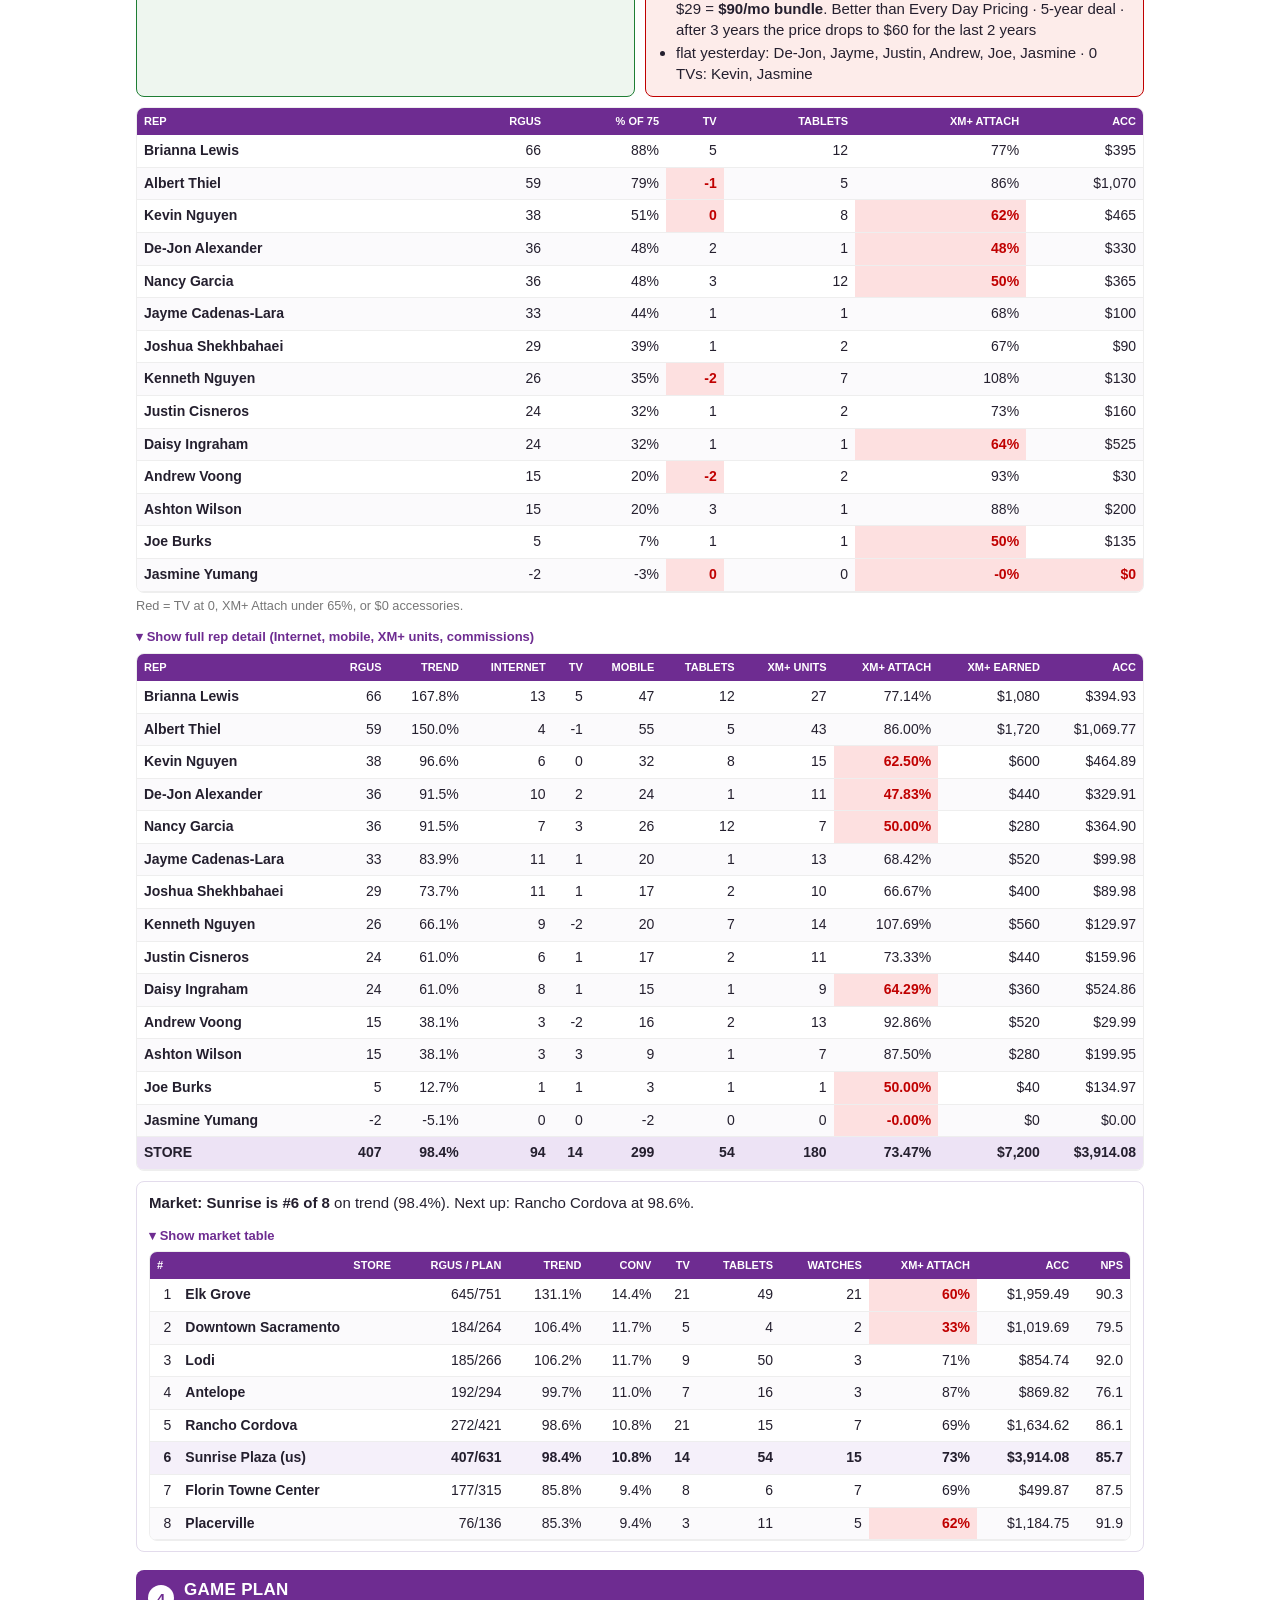
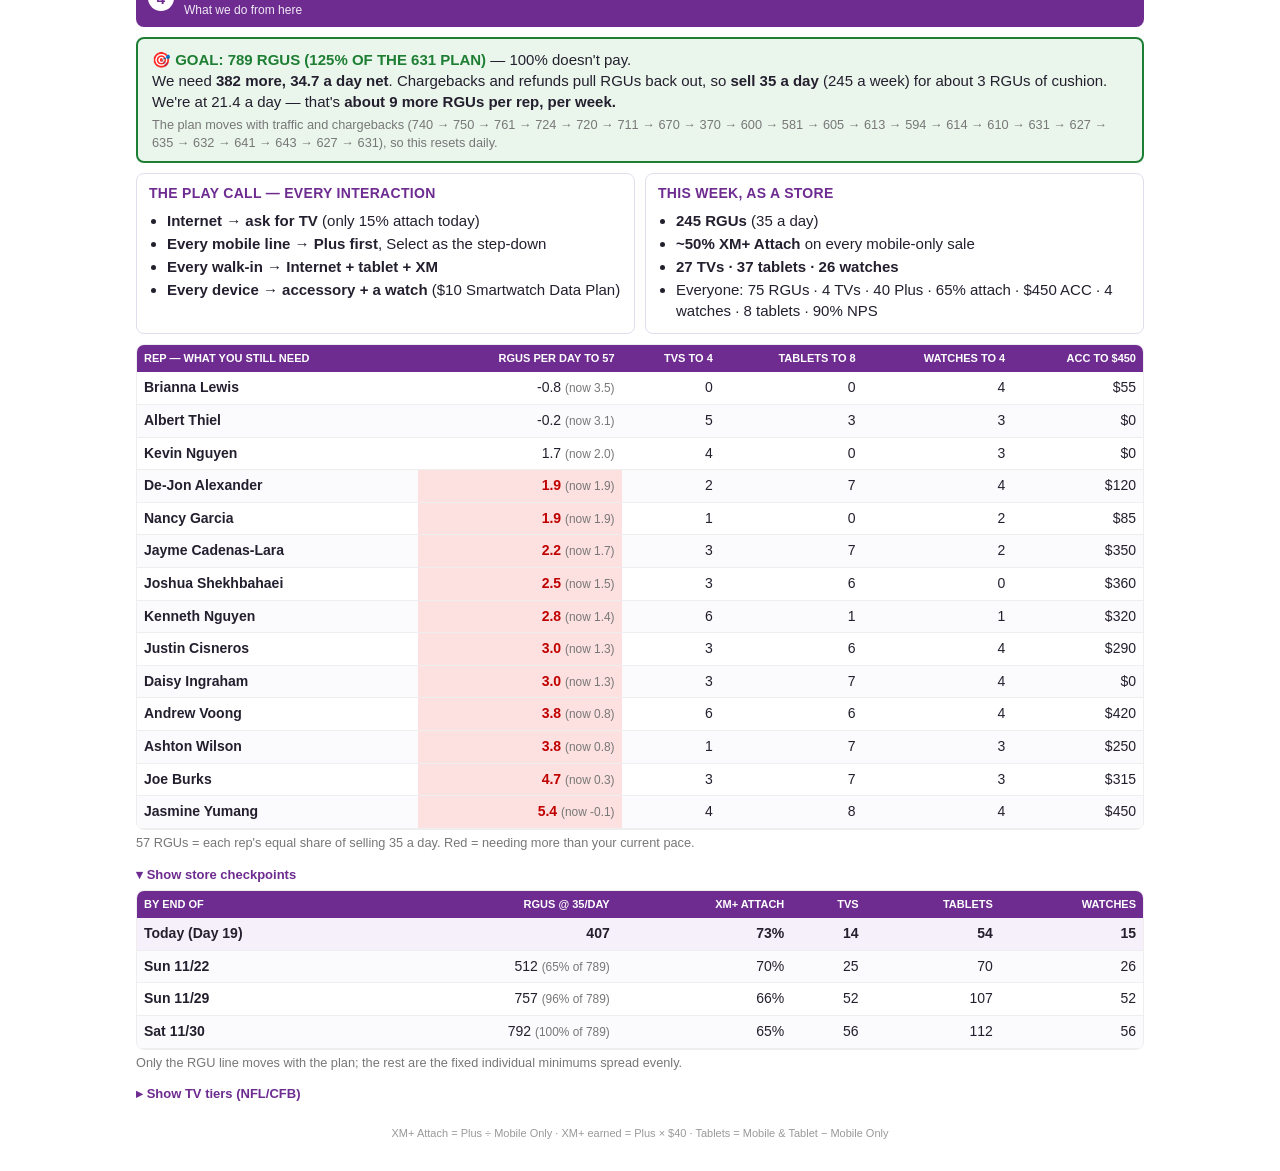
==== commit b4077624: "Day 19 live board (Nov 19 data) Co-Authored-By: Claude Sonnet 5.5 <noreply@anthropic.com> Claude-Ses" ====
--- a/index.html
+++ b/index.html
@@ -1,6 +1,6 @@
 <!DOCTYPE html>
     <html lang="en"><head><meta charset="UTF-8"><meta name="viewport" content="width=device-width, initial-scale=1">
-    <title>Daily Huddle Board — Bridge Xfinity #59010 — November 18, 2026 (MTD 11/1-11/18)</title>
+    <title>Daily Huddle Board — Bridge Xfinity #59010 — November 19, 2026 (MTD 11/1-11/19)</title>
     <style>
     :root{--p:#6E2C91;--pl:#F5F0FA;--bd:#E3DCEC;--g:#1E7E34;--r:#C00000;--a:#B8720C;--t:#241F2E;--mut:#777}
     *{box-sizing:border-box} body{margin:0;font-family:'Segoe UI',Arial,sans-serif;color:var(--t);background:#fff;font-size:15px;line-height:1.4;-webkit-print-color-adjust:exact;print-color-adjust:exact}
@@ -42,8 +42,8 @@
     @page{size:11in 8.5in landscape;margin:.3in}
     @media print{body{font-size:11px} nav{display:none} .wrap{max-width:none;padding:0} .sec{break-after:page;margin-top:0} .sec:last-of-type{break-after:auto} table{font-size:10.5px} .tile .v{font-size:20px} th{font-size:9px} td{padding:3px 6px} summary{display:none} details:not([open]){display:none} #ops{break-after:auto} #nps{break-after:page} .card{break-inside:avoid}}
     </style></head><body><div class="wrap">
-    <header><div><h1>Daily Huddle Board</h1><div class="s">Bridge Xfinity Store #59010 — Sunrise Plaza</div></div><div class="d">November 18, 2026 (MTD 11/1-11/18)<small>Day 18 of 30 · 12 days left</small></div></header>
-    <div class="goalbar">🎯 GOAL: 125% OF PLAN = 784 RGUs &nbsp;·&nbsp; we're at 374 &nbsp;·&nbsp; sell 35 a day to cover chargebacks &amp; refunds</div>
+    <header><div><h1>Daily Huddle Board</h1><div class="s">Bridge Xfinity Store #59010 — Sunrise Plaza</div></div><div class="d">November 19, 2026 (MTD 11/1-11/19)<small>Day 19 of 30 · 11 days left</small></div></header>
+    <div class="goalbar">🎯 GOAL: 125% OF PLAN = 789 RGUs &nbsp;·&nbsp; we're at 407 &nbsp;·&nbsp; sell 35 a day to cover chargebacks &amp; refunds</div>
     <nav><a href="#ops">① Operations</a><a href="#nps">② NPS</a><a href="#results">③ Results</a><a href="#plan">④ Game Plan</a></nav>
 
     <section class="sec" id="ops"><div class="band"><span class="n">1</span><div><b>Operations &amp; Updates</b><span class="sub">Start here</span></div></div>
@@ -63,30 +63,30 @@
     <div class="mut" style="margin-top:8px">BMOR standards: inventory counts solid · overtime ≤2% · zero Disco/Reco · No Usage under 10%</div></section>
 
     <section class="sec" id="nps"><div class="band"><span class="n">2</span><div><b>NPS</b><span class="sub">How customers rate us</span></div></div>
-    <div class="nps"><div class="big" style="color:var(--r)">85.4<small>MTD · goal 90</small></div>
-    <div style="flex:1;min-width:240px"><b>Still under our 90 goal.</b> 123 responses this month. <b>Ask every customer for the survey</b> and set the expectation of a 9–10 experience before they leave. <br><a href="nps/"><b>Open the NPS Focus page →</b></a></div></div></section>
+    <div class="nps"><div class="big" style="color:var(--r)">85.7<small>MTD · goal 90</small></div>
+    <div style="flex:1;min-width:240px"><b>Still under our 90 goal.</b> 126 responses this month. <b>Ask every customer for the survey</b> and set the expectation of a 9–10 experience before they leave. <br><a href="nps/"><b>Open the NPS Focus page →</b></a></div></div></section>
 
-    <section class="sec" id="results"><div class="band"><span class="n">3</span><div><b>Results</b><span class="sub">Where we are after Day 18</span></div></div>
+    <section class="sec" id="results"><div class="band"><span class="n">3</span><div><b>Results</b><span class="sub">Where we are after Day 19</span></div></div>
     <div class="tiles">
-    <div class="tile"><div class="l">RGUs MTD</div><div class="v">374</div><div class="x">59.6% of 627 plan</div></div>
-    <div class="tile"><div class="l">Goal (125%)</div><div class="v red">410</div><div class="x">to go · 34.2/day net</div></div>
-    <div class="tile"><div class="l">Pace</div><div class="v">20.8/day</div><div class="x">need 35 · +14.2 more</div></div>
-    <div class="tile"><div class="l">XM+ Attach</div><div class="v">75%</div><div class="x">goal 65% · 170 Plus units</div></div></div>
-    <div class="two"><div class="card green"><h3>🏆 Wins</h3><ul><li><b>Store -60 RGUs yesterday</b> (chargebacks/deactivations) (434 → 374)</li><li><b>Joe +2</b></li><li>Tablets: Sunrise has 45</li><li>Sunrise leads the market in accessories</li></ul></div>
-    <div class="card alert"><h3>👀 Focus</h3><ul><li><b>California ask: 60 RGUs this month is the minimum</b> to stay on the team (60 is the floor, not max pay) · behind the 60 pace: De-Jon (36), Kevin (36), Jayme (33), Nancy (29), Joshua (26), Andrew (26), Kenneth (25), Justin (24), Daisy (21), Ashton (16), Joe (5), Jasmine (-2)</li><li><b>NPS 85.4</b> — under our 90 goal (123 responses)</li><li><b>XM+ Attach 75%</b> — goal 65% · above 65%: Albert, Brianna, Jayme, Andrew, Kenneth, Justin, Daisy, Ashton</li><li><b>Push tablets — PLAY CALL:</b> GIG Speed 5-year $60.00 + tablet $29 = <b>$90/mo bundle</b>. Better than Every Day Pricing · 5-year deal · after 3 years the price drops to $60 for the last 2 years</li><li>flat yesterday: Jayme, Andrew · 0 TVs: Kevin, Andrew, Jasmine</li></ul></div></div>
-    <div class="tw"><table><thead><tr><th>Rep</th><th>RGUs</th><th>% of 75</th><th>TV</th><th>Tablets</th><th>XM+ Attach</th><th>ACC</th></tr></thead><tbody><tr><td class="nm">Albert Thiel</td><td>54</td><td>72%</td><td class="bad">-1</td><td>3</td><td>89%</td><td>$815</td></tr><tr><td class="nm">Brianna Lewis</td><td>53</td><td>71%</td><td>3</td><td>10</td><td>79%</td><td>$395</td></tr><tr><td class="nm">De-Jon Alexander</td><td>36</td><td>48%</td><td>2</td><td>1</td><td class="bad">52%</td><td>$330</td></tr><tr><td class="nm">Kevin Nguyen</td><td>36</td><td>48%</td><td class="bad">0</td><td>8</td><td class="bad">61%</td><td>$465</td></tr><tr><td class="nm">Jayme Cadenas-Lara</td><td>33</td><td>44%</td><td>1</td><td>1</td><td>68%</td><td>$100</td></tr><tr><td class="nm">Nancy Garcia</td><td>29</td><td>39%</td><td>2</td><td>9</td><td class="bad">46%</td><td>$365</td></tr><tr><td class="nm">Joshua Shekhbahaei</td><td>26</td><td>35%</td><td>1</td><td>1</td><td class="bad">62%</td><td>$90</td></tr><tr><td class="nm">Andrew Voong</td><td>26</td><td>35%</td><td class="bad">0</td><td>2</td><td>72%</td><td>$30</td></tr><tr><td class="nm">Kenneth Nguyen</td><td>25</td><td>33%</td><td class="bad">-2</td><td>6</td><td>108%</td><td>$130</td></tr><tr><td class="nm">Justin Cisneros</td><td>24</td><td>32%</td><td>1</td><td>2</td><td>73%</td><td>$160</td></tr><tr><td class="nm">Daisy Ingraham</td><td>21</td><td>28%</td><td>1</td><td>1</td><td>75%</td><td>$525</td></tr><tr><td class="nm">Ashton Wilson</td><td>16</td><td>21%</td><td>3</td><td>1</td><td>88%</td><td>$200</td></tr><tr><td class="nm">Joe Burks</td><td>5</td><td>7%</td><td>1</td><td>1</td><td class="bad">50%</td><td>$135</td></tr><tr><td class="nm">Jasmine Yumang</td><td>-2</td><td>-3%</td><td class="bad">0</td><td>0</td><td class="bad">-0%</td><td class="bad">$0</td></tr></tbody></table></div>
+    <div class="tile"><div class="l">RGUs MTD</div><div class="v">407</div><div class="x">64.5% of 631 plan</div></div>
+    <div class="tile"><div class="l">Goal (125%)</div><div class="v red">382</div><div class="x">to go · 34.7/day net</div></div>
+    <div class="tile"><div class="l">Pace</div><div class="v">21.4/day</div><div class="x">need 35 · +13.6 more</div></div>
+    <div class="tile"><div class="l">XM+ Attach</div><div class="v">73%</div><div class="x">goal 65% · 180 Plus units</div></div></div>
+    <div class="two"><div class="card green"><h3>🏆 Wins</h3><ul><li><b>Store +33 RGUs yesterday</b> (374 → 407)</li><li><b>Brianna +13</b> · Nancy +7 · Albert +5</li><li>TV minimum (4) hit: Brianna</li><li>Sunrise leads the market in tablets, accessories</li></ul></div>
+    <div class="card alert"><h3>👀 Focus</h3><ul><li><b>California ask: 60 RGUs this month is the minimum</b> to stay on the team (60 is the floor, not max pay) · behind the 60 pace: Kevin (38), De-Jon (36), Nancy (36), Jayme (33), Joshua (29), Kenneth (26), Justin (24), Daisy (24), Andrew (15), Ashton (15), Joe (5), Jasmine (-2)</li><li><b>NPS 85.7</b> — under our 90 goal (126 responses)</li><li><b>XM+ Attach 73%</b> — goal 65% · above 65%: Brianna, Albert, Jayme, Joshua, Kenneth, Justin, Andrew, Ashton</li><li><b>Push tablets — PLAY CALL:</b> GIG Speed 5-year $60.00 + tablet $29 = <b>$90/mo bundle</b>. Better than Every Day Pricing · 5-year deal · after 3 years the price drops to $60 for the last 2 years</li><li>flat yesterday: De-Jon, Jayme, Justin, Andrew, Joe, Jasmine · 0 TVs: Kevin, Jasmine</li></ul></div></div>
+    <div class="tw"><table><thead><tr><th>Rep</th><th>RGUs</th><th>% of 75</th><th>TV</th><th>Tablets</th><th>XM+ Attach</th><th>ACC</th></tr></thead><tbody><tr><td class="nm">Brianna Lewis</td><td>66</td><td>88%</td><td>5</td><td>12</td><td>77%</td><td>$395</td></tr><tr><td class="nm">Albert Thiel</td><td>59</td><td>79%</td><td class="bad">-1</td><td>5</td><td>86%</td><td>$1,070</td></tr><tr><td class="nm">Kevin Nguyen</td><td>38</td><td>51%</td><td class="bad">0</td><td>8</td><td class="bad">62%</td><td>$465</td></tr><tr><td class="nm">De-Jon Alexander</td><td>36</td><td>48%</td><td>2</td><td>1</td><td class="bad">48%</td><td>$330</td></tr><tr><td class="nm">Nancy Garcia</td><td>36</td><td>48%</td><td>3</td><td>12</td><td class="bad">50%</td><td>$365</td></tr><tr><td class="nm">Jayme Cadenas-Lara</td><td>33</td><td>44%</td><td>1</td><td>1</td><td>68%</td><td>$100</td></tr><tr><td class="nm">Joshua Shekhbahaei</td><td>29</td><td>39%</td><td>1</td><td>2</td><td>67%</td><td>$90</td></tr><tr><td class="nm">Kenneth Nguyen</td><td>26</td><td>35%</td><td class="bad">-2</td><td>7</td><td>108%</td><td>$130</td></tr><tr><td class="nm">Justin Cisneros</td><td>24</td><td>32%</td><td>1</td><td>2</td><td>73%</td><td>$160</td></tr><tr><td class="nm">Daisy Ingraham</td><td>24</td><td>32%</td><td>1</td><td>1</td><td class="bad">64%</td><td>$525</td></tr><tr><td class="nm">Andrew Voong</td><td>15</td><td>20%</td><td class="bad">-2</td><td>2</td><td>93%</td><td>$30</td></tr><tr><td class="nm">Ashton Wilson</td><td>15</td><td>20%</td><td>3</td><td>1</td><td>88%</td><td>$200</td></tr><tr><td class="nm">Joe Burks</td><td>5</td><td>7%</td><td>1</td><td>1</td><td class="bad">50%</td><td>$135</td></tr><tr><td class="nm">Jasmine Yumang</td><td>-2</td><td>-3%</td><td class="bad">0</td><td>0</td><td class="bad">-0%</td><td class="bad">$0</td></tr></tbody></table></div>
     <div class="mut" style="margin-top:4px">Red = TV at 0, XM+ Attach under 65%, or $0 accessories.</div>
-    <details open><summary>Show full rep detail (Internet, mobile, XM+ units, commissions)</summary><div class="tw"><table class="nowrap"><thead><tr><th>Rep</th><th>RGUs</th><th>Trend</th><th>Internet</th><th>TV</th><th>Mobile</th><th>Tablets</th><th>XM+ units</th><th>XM+ attach</th><th>XM+ earned</th><th>ACC</th></tr></thead><tbody><tr><td class="nm">Albert Thiel</td><td>54</td><td>145.0%</td><td>4</td><td>-1</td><td>50</td><td>3</td><td>42</td><td>89.36%</td><td>$1,680</td><td>$814.82</td></tr><tr><td class="nm">Brianna Lewis</td><td>53</td><td>142.3%</td><td>11</td><td>3</td><td>38</td><td>10</td><td>22</td><td>78.57%</td><td>$880</td><td>$394.93</td></tr><tr><td class="nm">De-Jon Alexander</td><td>36</td><td>96.7%</td><td>11</td><td>2</td><td>22</td><td>1</td><td>11</td><td class="bad">52.38%</td><td>$440</td><td>$329.91</td></tr><tr><td class="nm">Kevin Nguyen</td><td>36</td><td>96.7%</td><td>5</td><td>0</td><td>31</td><td>8</td><td>14</td><td class="bad">60.87%</td><td>$560</td><td>$464.89</td></tr><tr><td class="nm">Jayme Cadenas-Lara</td><td>33</td><td>88.6%</td><td>11</td><td>1</td><td>20</td><td>1</td><td>13</td><td>68.42%</td><td>$520</td><td>$99.98</td></tr><tr><td class="nm">Nancy Garcia</td><td>29</td><td>77.9%</td><td>5</td><td>2</td><td>22</td><td>9</td><td>6</td><td class="bad">46.15%</td><td>$240</td><td>$364.90</td></tr><tr><td class="nm">Joshua Shekhbahaei</td><td>26</td><td>69.8%</td><td>11</td><td>1</td><td>14</td><td>1</td><td>8</td><td class="bad">61.54%</td><td>$320</td><td>$89.98</td></tr><tr><td class="nm">Andrew Voong</td><td>26</td><td>69.8%</td><td>6</td><td>0</td><td>20</td><td>2</td><td>13</td><td>72.22%</td><td>$520</td><td>$29.99</td></tr><tr><td class="nm">Kenneth Nguyen</td><td>25</td><td>67.1%</td><td>9</td><td>-2</td><td>19</td><td>6</td><td>14</td><td>107.69%</td><td>$560</td><td>$129.97</td></tr><tr><td class="nm">Justin Cisneros</td><td>24</td><td>64.4%</td><td>6</td><td>1</td><td>17</td><td>2</td><td>11</td><td>73.33%</td><td>$440</td><td>$159.96</td></tr><tr><td class="nm">Daisy Ingraham</td><td>21</td><td>56.4%</td><td>7</td><td>1</td><td>13</td><td>1</td><td>9</td><td>75.00%</td><td>$360</td><td>$524.86</td></tr><tr><td class="nm">Ashton Wilson</td><td>16</td><td>43.0%</td><td>4</td><td>3</td><td>9</td><td>1</td><td>7</td><td>87.50%</td><td>$280</td><td>$199.95</td></tr><tr><td class="nm">Joe Burks</td><td>5</td><td>13.4%</td><td>1</td><td>1</td><td>3</td><td>1</td><td>1</td><td class="bad">50.00%</td><td>$40</td><td>$134.97</td></tr><tr><td class="nm">Jasmine Yumang</td><td>-2</td><td>-5.4%</td><td>0</td><td>0</td><td>-2</td><td>0</td><td>0</td><td class="bad">-0.00%</td><td>$0</td><td>$0.00</td></tr><tr class="tot"><td class="nm">STORE</td><td>374</td><td>96.1%</td><td>90</td><td>11</td><td>272</td><td>45</td><td>170</td><td>74.89%</td><td>$6,800</td><td>$3,659.13</td></tr></tbody></table></div></details>
-    <div class="card" style="margin-top:10px"><b>Market: Sunrise is #6 of 8</b> on trend (96.1%). Next up: Antelope at 98.1%.
-    <details open><summary>Show market table</summary><div class="tw"><table class="nowrap"><thead><tr><th>#</th><th>Store</th><th>RGUs / plan</th><th>Trend</th><th>Conv</th><th>TV</th><th>Tablets</th><th>Watches</th><th>XM+ attach</th><th>ACC</th><th>NPS</th></tr></thead><tbody><tr><td>1</td><td class="nm">Elk Grove</td><td>604/751</td><td>129.6%</td><td>14.3%</td><td>18</td><td>43</td><td>19</td><td class="bad">60%</td><td>$1,774.53</td><td>90.3</td></tr><tr><td>2</td><td class="nm">Downtown Sacramento</td><td>176/263</td><td>107.8%</td><td>11.9%</td><td>4</td><td>4</td><td>2</td><td class="bad">33%</td><td>$1,019.69</td><td>78.9</td></tr><tr><td>3</td><td class="nm">Lodi</td><td>171/268</td><td>102.8%</td><td>11.3%</td><td>9</td><td>46</td><td>3</td><td>72%</td><td>$644.80</td><td>91.8</td></tr><tr><td>4</td><td class="nm">Rancho Cordova</td><td>258/421</td><td>98.7%</td><td>10.9%</td><td>21</td><td>14</td><td>7</td><td>71%</td><td>$1,604.63</td><td>86.1</td></tr><tr><td>5</td><td class="nm">Antelope</td><td>179/294</td><td>98.1%</td><td>10.8%</td><td>7</td><td>16</td><td>2</td><td>88%</td><td>$869.82</td><td>81.3</td></tr><tr class="me"><td>6</td><td class="nm">Sunrise Plaza (us)</td><td>374/627</td><td>96.1%</td><td>10.6%</td><td>11</td><td>45</td><td>12</td><td>75%</td><td>$3,659.13</td><td>85.4</td></tr><tr><td>7</td><td class="nm">Placerville</td><td>70/135</td><td>83.5%</td><td>9.2%</td><td>1</td><td>11</td><td>3</td><td class="bad">62%</td><td>$1,184.75</td><td>90.9</td></tr><tr><td>8</td><td class="nm">Florin Towne Center</td><td>164/319</td><td>82.8%</td><td>9.1%</td><td>8</td><td>6</td><td>7</td><td>77%</td><td>$499.87</td><td>87.3</td></tr></tbody></table></div></details></div></section>
+    <details open><summary>Show full rep detail (Internet, mobile, XM+ units, commissions)</summary><div class="tw"><table class="nowrap"><thead><tr><th>Rep</th><th>RGUs</th><th>Trend</th><th>Internet</th><th>TV</th><th>Mobile</th><th>Tablets</th><th>XM+ units</th><th>XM+ attach</th><th>XM+ earned</th><th>ACC</th></tr></thead><tbody><tr><td class="nm">Brianna Lewis</td><td>66</td><td>167.8%</td><td>13</td><td>5</td><td>47</td><td>12</td><td>27</td><td>77.14%</td><td>$1,080</td><td>$394.93</td></tr><tr><td class="nm">Albert Thiel</td><td>59</td><td>150.0%</td><td>4</td><td>-1</td><td>55</td><td>5</td><td>43</td><td>86.00%</td><td>$1,720</td><td>$1,069.77</td></tr><tr><td class="nm">Kevin Nguyen</td><td>38</td><td>96.6%</td><td>6</td><td>0</td><td>32</td><td>8</td><td>15</td><td class="bad">62.50%</td><td>$600</td><td>$464.89</td></tr><tr><td class="nm">De-Jon Alexander</td><td>36</td><td>91.5%</td><td>10</td><td>2</td><td>24</td><td>1</td><td>11</td><td class="bad">47.83%</td><td>$440</td><td>$329.91</td></tr><tr><td class="nm">Nancy Garcia</td><td>36</td><td>91.5%</td><td>7</td><td>3</td><td>26</td><td>12</td><td>7</td><td class="bad">50.00%</td><td>$280</td><td>$364.90</td></tr><tr><td class="nm">Jayme Cadenas-Lara</td><td>33</td><td>83.9%</td><td>11</td><td>1</td><td>20</td><td>1</td><td>13</td><td>68.42%</td><td>$520</td><td>$99.98</td></tr><tr><td class="nm">Joshua Shekhbahaei</td><td>29</td><td>73.7%</td><td>11</td><td>1</td><td>17</td><td>2</td><td>10</td><td>66.67%</td><td>$400</td><td>$89.98</td></tr><tr><td class="nm">Kenneth Nguyen</td><td>26</td><td>66.1%</td><td>9</td><td>-2</td><td>20</td><td>7</td><td>14</td><td>107.69%</td><td>$560</td><td>$129.97</td></tr><tr><td class="nm">Justin Cisneros</td><td>24</td><td>61.0%</td><td>6</td><td>1</td><td>17</td><td>2</td><td>11</td><td>73.33%</td><td>$440</td><td>$159.96</td></tr><tr><td class="nm">Daisy Ingraham</td><td>24</td><td>61.0%</td><td>8</td><td>1</td><td>15</td><td>1</td><td>9</td><td class="bad">64.29%</td><td>$360</td><td>$524.86</td></tr><tr><td class="nm">Andrew Voong</td><td>15</td><td>38.1%</td><td>3</td><td>-2</td><td>16</td><td>2</td><td>13</td><td>92.86%</td><td>$520</td><td>$29.99</td></tr><tr><td class="nm">Ashton Wilson</td><td>15</td><td>38.1%</td><td>3</td><td>3</td><td>9</td><td>1</td><td>7</td><td>87.50%</td><td>$280</td><td>$199.95</td></tr><tr><td class="nm">Joe Burks</td><td>5</td><td>12.7%</td><td>1</td><td>1</td><td>3</td><td>1</td><td>1</td><td class="bad">50.00%</td><td>$40</td><td>$134.97</td></tr><tr><td class="nm">Jasmine Yumang</td><td>-2</td><td>-5.1%</td><td>0</td><td>0</td><td>-2</td><td>0</td><td>0</td><td class="bad">-0.00%</td><td>$0</td><td>$0.00</td></tr><tr class="tot"><td class="nm">STORE</td><td>407</td><td>98.4%</td><td>94</td><td>14</td><td>299</td><td>54</td><td>180</td><td>73.47%</td><td>$7,200</td><td>$3,914.08</td></tr></tbody></table></div></details>
+    <div class="card" style="margin-top:10px"><b>Market: Sunrise is #6 of 8</b> on trend (98.4%). Next up: Rancho Cordova at 98.6%.
+    <details open><summary>Show market table</summary><div class="tw"><table class="nowrap"><thead><tr><th>#</th><th>Store</th><th>RGUs / plan</th><th>Trend</th><th>Conv</th><th>TV</th><th>Tablets</th><th>Watches</th><th>XM+ attach</th><th>ACC</th><th>NPS</th></tr></thead><tbody><tr><td>1</td><td class="nm">Elk Grove</td><td>645/751</td><td>131.1%</td><td>14.4%</td><td>21</td><td>49</td><td>21</td><td class="bad">60%</td><td>$1,959.49</td><td>90.3</td></tr><tr><td>2</td><td class="nm">Downtown Sacramento</td><td>184/264</td><td>106.4%</td><td>11.7%</td><td>5</td><td>4</td><td>2</td><td class="bad">33%</td><td>$1,019.69</td><td>79.5</td></tr><tr><td>3</td><td class="nm">Lodi</td><td>185/266</td><td>106.2%</td><td>11.7%</td><td>9</td><td>50</td><td>3</td><td>71%</td><td>$854.74</td><td>92.0</td></tr><tr><td>4</td><td class="nm">Antelope</td><td>192/294</td><td>99.7%</td><td>11.0%</td><td>7</td><td>16</td><td>3</td><td>87%</td><td>$869.82</td><td>76.1</td></tr><tr><td>5</td><td class="nm">Rancho Cordova</td><td>272/421</td><td>98.6%</td><td>10.8%</td><td>21</td><td>15</td><td>7</td><td>69%</td><td>$1,634.62</td><td>86.1</td></tr><tr class="me"><td>6</td><td class="nm">Sunrise Plaza (us)</td><td>407/631</td><td>98.4%</td><td>10.8%</td><td>14</td><td>54</td><td>15</td><td>73%</td><td>$3,914.08</td><td>85.7</td></tr><tr><td>7</td><td class="nm">Florin Towne Center</td><td>177/315</td><td>85.8%</td><td>9.4%</td><td>8</td><td>6</td><td>7</td><td>69%</td><td>$499.87</td><td>87.5</td></tr><tr><td>8</td><td class="nm">Placerville</td><td>76/136</td><td>85.3%</td><td>9.4%</td><td>3</td><td>11</td><td>5</td><td class="bad">62%</td><td>$1,184.75</td><td>91.9</td></tr></tbody></table></div></details></div></section>
 
     <section class="sec" id="plan"><div class="band"><span class="n">4</span><div><b>Game Plan</b><span class="sub">What we do from here</span></div></div>
-    <div class="goalbox"><b class="t">🎯 Goal: 784 RGUs (125% of the 627 plan)</b> — 100% doesn't pay.<br>We need <b>410 more, 34.2 a day net</b>. Chargebacks and refunds pull RGUs back out, so <b>sell 35 a day</b> (245 a week) for about 10 RGUs of cushion. We're at 20.8 a day — that's <b>about 10 more RGUs per rep, per week.</b><div class="mut" style="margin-top:4px">The plan moves with traffic and chargebacks (740 → 750 → 761 → 724 → 720 → 711 → 670 → 370 → 600 → 581 → 605 → 613 → 594 → 614 → 610 → 631 → 627 → 635 → 632 → 641 → 643 → 627), so this resets daily.</div></div>
-    <div class="two"><div class="card"><h3>The play call — every interaction</h3><ul><li><b>Internet → ask for TV</b> (only 12% attach today)</li><li><b>Every mobile line → Plus first</b>, Select as the step-down</li><li><b>Every walk-in → Internet + tablet + XM</b></li><li><b>Every device → accessory + a watch</b> ($10 Smartwatch Data Plan)</li></ul></div>
-    <div class="card"><h3>This week, as a store</h3><ul><li><b>245 RGUs</b> (35 a day)</li><li><b>~50% XM+ Attach</b> on every mobile-only sale</li><li><b>26 TVs · 39 tablets · 26 watches</b></li><li>Everyone: 75 RGUs · 4 TVs · 40 Plus · 65% attach · $450 ACC · 4 watches · 8 tablets · 90% NPS</li></ul></div></div>
-    <div class="tw"><table><thead><tr><th>Rep — what you still need</th><th>RGUs per day to 57</th><th>TVs to 4</th><th>Tablets to 8</th><th>Watches to 4</th><th>ACC to $450</th></tr></thead><tbody><tr><td class="nm">Albert Thiel</td><td>0.2 <span class="mut">(now 3.0)</span></td><td>5</td><td>5</td><td>3</td><td>$0</td></tr><tr><td class="nm">Brianna Lewis</td><td>0.3 <span class="mut">(now 2.9)</span></td><td>1</td><td>0</td><td>4</td><td>$55</td></tr><tr><td class="nm">De-Jon Alexander</td><td>1.8 <span class="mut">(now 2.0)</span></td><td>2</td><td>7</td><td>4</td><td>$120</td></tr><tr><td class="nm">Kevin Nguyen</td><td>1.8 <span class="mut">(now 2.0)</span></td><td>4</td><td>0</td><td>4</td><td>$0</td></tr><tr><td class="nm">Jayme Cadenas-Lara</td><td class="bad">2.0 <span class="mut">(now 1.8)</span></td><td>3</td><td>7</td><td>2</td><td>$350</td></tr><tr><td class="nm">Nancy Garcia</td><td class="bad">2.3 <span class="mut">(now 1.6)</span></td><td>2</td><td>0</td><td>2</td><td>$85</td></tr><tr><td class="nm">Joshua Shekhbahaei</td><td class="bad">2.6 <span class="mut">(now 1.4)</span></td><td>3</td><td>7</td><td>2</td><td>$360</td></tr><tr><td class="nm">Andrew Voong</td><td class="bad">2.6 <span class="mut">(now 1.4)</span></td><td>4</td><td>6</td><td>4</td><td>$420</td></tr><tr><td class="nm">Kenneth Nguyen</td><td class="bad">2.7 <span class="mut">(now 1.4)</span></td><td>6</td><td>2</td><td>1</td><td>$320</td></tr><tr><td class="nm">Justin Cisneros</td><td class="bad">2.8 <span class="mut">(now 1.3)</span></td><td>3</td><td>6</td><td>4</td><td>$290</td></tr><tr><td class="nm">Daisy Ingraham</td><td class="bad">3.0 <span class="mut">(now 1.2)</span></td><td>3</td><td>7</td><td>4</td><td>$0</td></tr><tr><td class="nm">Ashton Wilson</td><td class="bad">3.4 <span class="mut">(now 0.9)</span></td><td>1</td><td>7</td><td>3</td><td>$250</td></tr><tr><td class="nm">Joe Burks</td><td class="bad">4.3 <span class="mut">(now 0.3)</span></td><td>3</td><td>7</td><td>3</td><td>$315</td></tr><tr><td class="nm">Jasmine Yumang</td><td class="bad">4.9 <span class="mut">(now -0.1)</span></td><td>4</td><td>8</td><td>4</td><td>$450</td></tr></tbody></table></div>
+    <div class="goalbox"><b class="t">🎯 Goal: 789 RGUs (125% of the 631 plan)</b> — 100% doesn't pay.<br>We need <b>382 more, 34.7 a day net</b>. Chargebacks and refunds pull RGUs back out, so <b>sell 35 a day</b> (245 a week) for about 3 RGUs of cushion. We're at 21.4 a day — that's <b>about 9 more RGUs per rep, per week.</b><div class="mut" style="margin-top:4px">The plan moves with traffic and chargebacks (740 → 750 → 761 → 724 → 720 → 711 → 670 → 370 → 600 → 581 → 605 → 613 → 594 → 614 → 610 → 631 → 627 → 635 → 632 → 641 → 643 → 627 → 631), so this resets daily.</div></div>
+    <div class="two"><div class="card"><h3>The play call — every interaction</h3><ul><li><b>Internet → ask for TV</b> (only 15% attach today)</li><li><b>Every mobile line → Plus first</b>, Select as the step-down</li><li><b>Every walk-in → Internet + tablet + XM</b></li><li><b>Every device → accessory + a watch</b> ($10 Smartwatch Data Plan)</li></ul></div>
+    <div class="card"><h3>This week, as a store</h3><ul><li><b>245 RGUs</b> (35 a day)</li><li><b>~50% XM+ Attach</b> on every mobile-only sale</li><li><b>27 TVs · 37 tablets · 26 watches</b></li><li>Everyone: 75 RGUs · 4 TVs · 40 Plus · 65% attach · $450 ACC · 4 watches · 8 tablets · 90% NPS</li></ul></div></div>
+    <div class="tw"><table><thead><tr><th>Rep — what you still need</th><th>RGUs per day to 57</th><th>TVs to 4</th><th>Tablets to 8</th><th>Watches to 4</th><th>ACC to $450</th></tr></thead><tbody><tr><td class="nm">Brianna Lewis</td><td>-0.8 <span class="mut">(now 3.5)</span></td><td>0</td><td>0</td><td>4</td><td>$55</td></tr><tr><td class="nm">Albert Thiel</td><td>-0.2 <span class="mut">(now 3.1)</span></td><td>5</td><td>3</td><td>3</td><td>$0</td></tr><tr><td class="nm">Kevin Nguyen</td><td>1.7 <span class="mut">(now 2.0)</span></td><td>4</td><td>0</td><td>3</td><td>$0</td></tr><tr><td class="nm">De-Jon Alexander</td><td class="bad">1.9 <span class="mut">(now 1.9)</span></td><td>2</td><td>7</td><td>4</td><td>$120</td></tr><tr><td class="nm">Nancy Garcia</td><td class="bad">1.9 <span class="mut">(now 1.9)</span></td><td>1</td><td>0</td><td>2</td><td>$85</td></tr><tr><td class="nm">Jayme Cadenas-Lara</td><td class="bad">2.2 <span class="mut">(now 1.7)</span></td><td>3</td><td>7</td><td>2</td><td>$350</td></tr><tr><td class="nm">Joshua Shekhbahaei</td><td class="bad">2.5 <span class="mut">(now 1.5)</span></td><td>3</td><td>6</td><td>0</td><td>$360</td></tr><tr><td class="nm">Kenneth Nguyen</td><td class="bad">2.8 <span class="mut">(now 1.4)</span></td><td>6</td><td>1</td><td>1</td><td>$320</td></tr><tr><td class="nm">Justin Cisneros</td><td class="bad">3.0 <span class="mut">(now 1.3)</span></td><td>3</td><td>6</td><td>4</td><td>$290</td></tr><tr><td class="nm">Daisy Ingraham</td><td class="bad">3.0 <span class="mut">(now 1.3)</span></td><td>3</td><td>7</td><td>4</td><td>$0</td></tr><tr><td class="nm">Andrew Voong</td><td class="bad">3.8 <span class="mut">(now 0.8)</span></td><td>6</td><td>6</td><td>4</td><td>$420</td></tr><tr><td class="nm">Ashton Wilson</td><td class="bad">3.8 <span class="mut">(now 0.8)</span></td><td>1</td><td>7</td><td>3</td><td>$250</td></tr><tr><td class="nm">Joe Burks</td><td class="bad">4.7 <span class="mut">(now 0.3)</span></td><td>3</td><td>7</td><td>3</td><td>$315</td></tr><tr><td class="nm">Jasmine Yumang</td><td class="bad">5.4 <span class="mut">(now -0.1)</span></td><td>4</td><td>8</td><td>4</td><td>$450</td></tr></tbody></table></div>
     <div class="mut" style="margin-top:4px">57 RGUs = each rep's equal share of selling 35 a day. Red = needing more than your current pace.</div>
-    <details open><summary>Show store checkpoints</summary><div class="tw"><table class="nowrap"><thead><tr><th>By end of</th><th>RGUs @ 35/day</th><th>XM+ attach</th><th>TVs</th><th>Tablets</th><th>Watches</th></tr></thead><tbody><tr class="me"><td class="nm">Today (Day 18)</td><td>374</td><td>75%</td><td>11</td><td>45</td><td>12</td></tr><tr><td class="nm">Sun 11/22</td><td>514 <span class="mut">(66% of 784)</span></td><td>70%</td><td>26</td><td>67</td><td>27</td></tr><tr><td class="nm">Sun 11/29</td><td>759 <span class="mut">(97% of 784)</span></td><td>66%</td><td>52</td><td>106</td><td>52</td></tr><tr><td class="nm">Sat 11/30</td><td>794 <span class="mut">(101% of 784)</span></td><td>65%</td><td>56</td><td>112</td><td>56</td></tr></tbody></table></div><div class="mut" style="margin-top:4px">Only the RGU line moves with the plan; the rest are the fixed individual minimums spread evenly.</div></details>
+    <details open><summary>Show store checkpoints</summary><div class="tw"><table class="nowrap"><thead><tr><th>By end of</th><th>RGUs @ 35/day</th><th>XM+ attach</th><th>TVs</th><th>Tablets</th><th>Watches</th></tr></thead><tbody><tr class="me"><td class="nm">Today (Day 19)</td><td>407</td><td>73%</td><td>14</td><td>54</td><td>15</td></tr><tr><td class="nm">Sun 11/22</td><td>512 <span class="mut">(65% of 789)</span></td><td>70%</td><td>25</td><td>70</td><td>26</td></tr><tr><td class="nm">Sun 11/29</td><td>757 <span class="mut">(96% of 789)</span></td><td>66%</td><td>52</td><td>107</td><td>52</td></tr><tr><td class="nm">Sat 11/30</td><td>792 <span class="mut">(100% of 789)</span></td><td>65%</td><td>56</td><td>112</td><td>56</td></tr></tbody></table></div><div class="mut" style="margin-top:4px">Only the RGU line moves with the plan; the rest are the fixed individual minimums spread evenly.</div></details>
     <details><summary>Show TV tiers (NFL/CFB)</summary><div class="tw"><table><thead><tr><th>Tier</th><th>$/mo</th><th>Key channels</th></tr></thead><tbody><tr><td class="nm">TV Core</td><td>$65</td><td>ABC, CBS, FOX, NBC</td></tr><tr><td class="nm">Sports &amp; News</td><td>$90</td><td>+ESPN/2, FS1/2, conf. networks (in-state), Peacock Premium</td></tr><tr><td class="nm">World Soccer Ticket</td><td>$95</td><td>+Deportes channels, X1 Box</td></tr><tr><td class="nm">TV Premium</td><td>$135</td><td>+NFL Network, ESPNU, ESPNEWS, conf. networks (out-of-state)</td></tr><tr><td class="nm">+ More Sports/Ent</td><td>$9.99</td><td>BTN (out-of-state), NFL RedZone</td></tr></tbody></table></div></details></section>
     <div class="foot">XM+ Attach = Plus ÷ Mobile Only · XM+ earned = Plus × $40 · Tablets = Mobile &amp; Tablet − Mobile Only</div>
     </div>
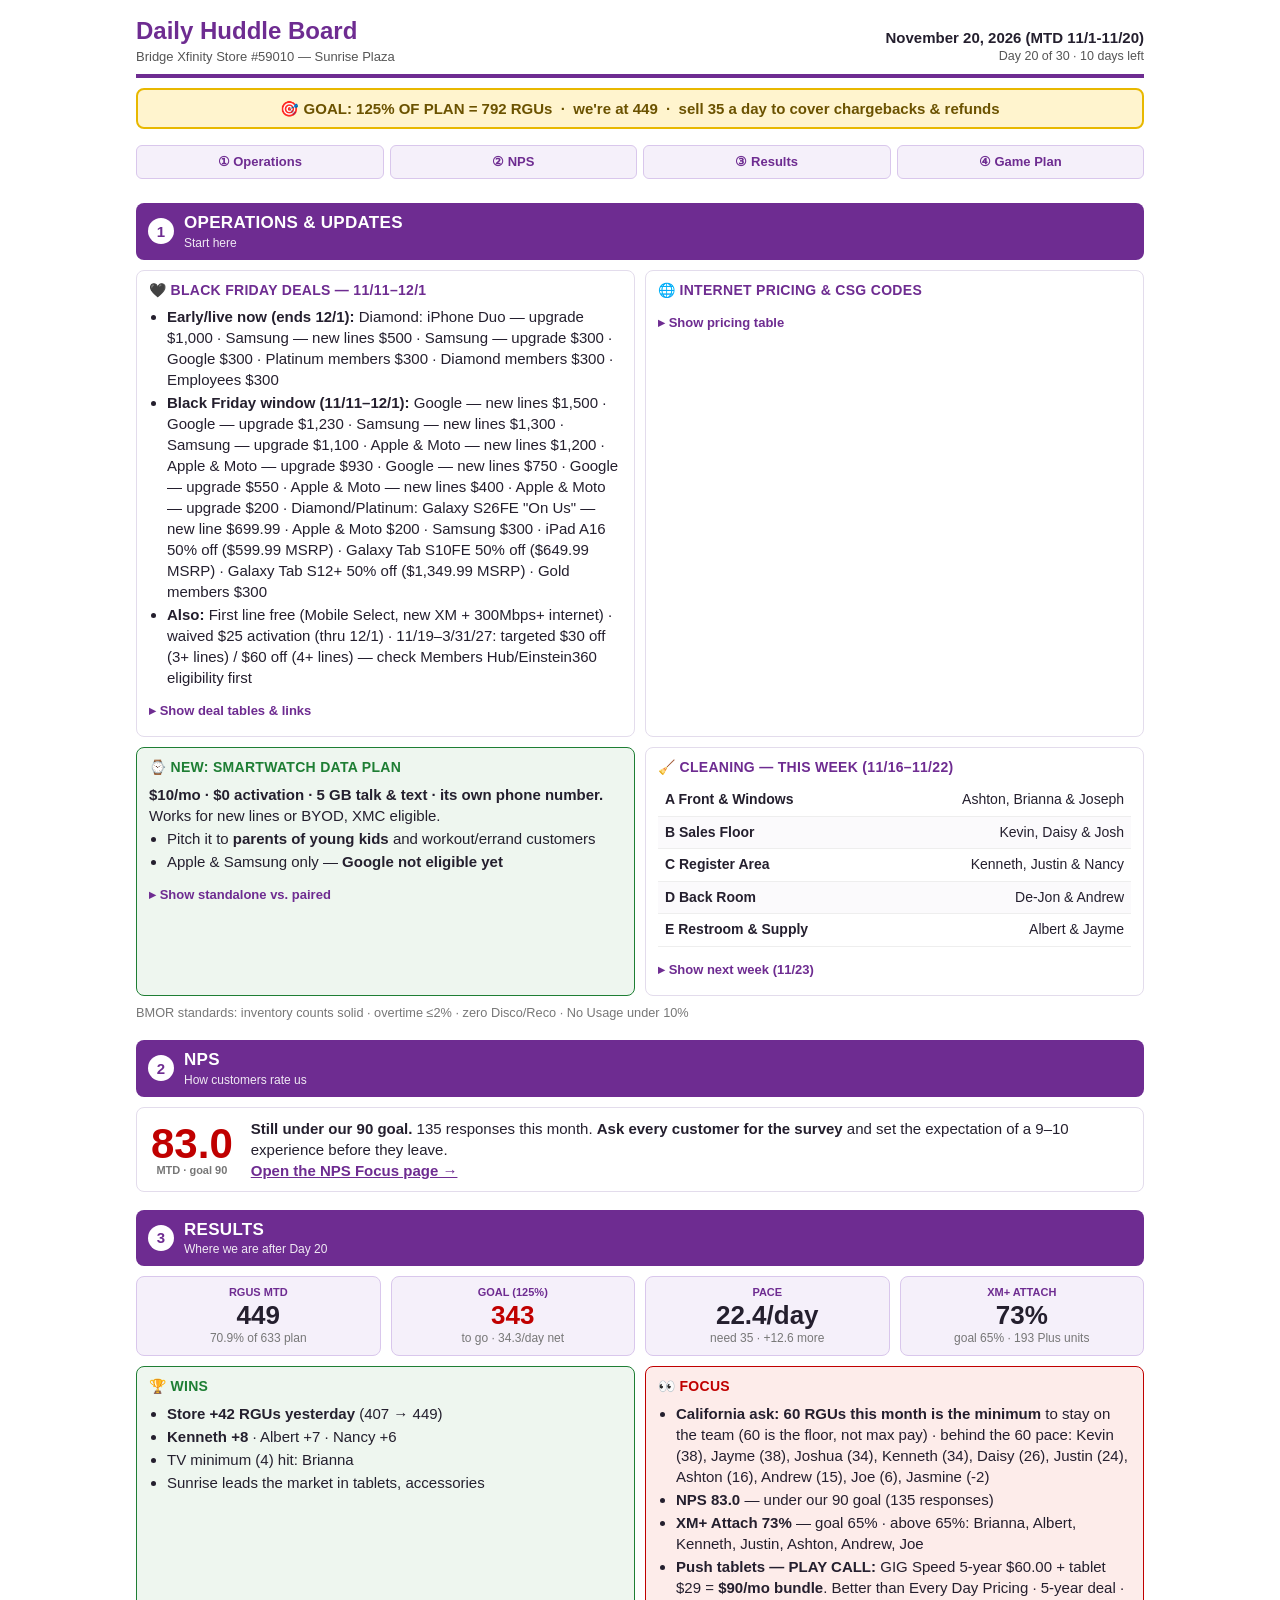
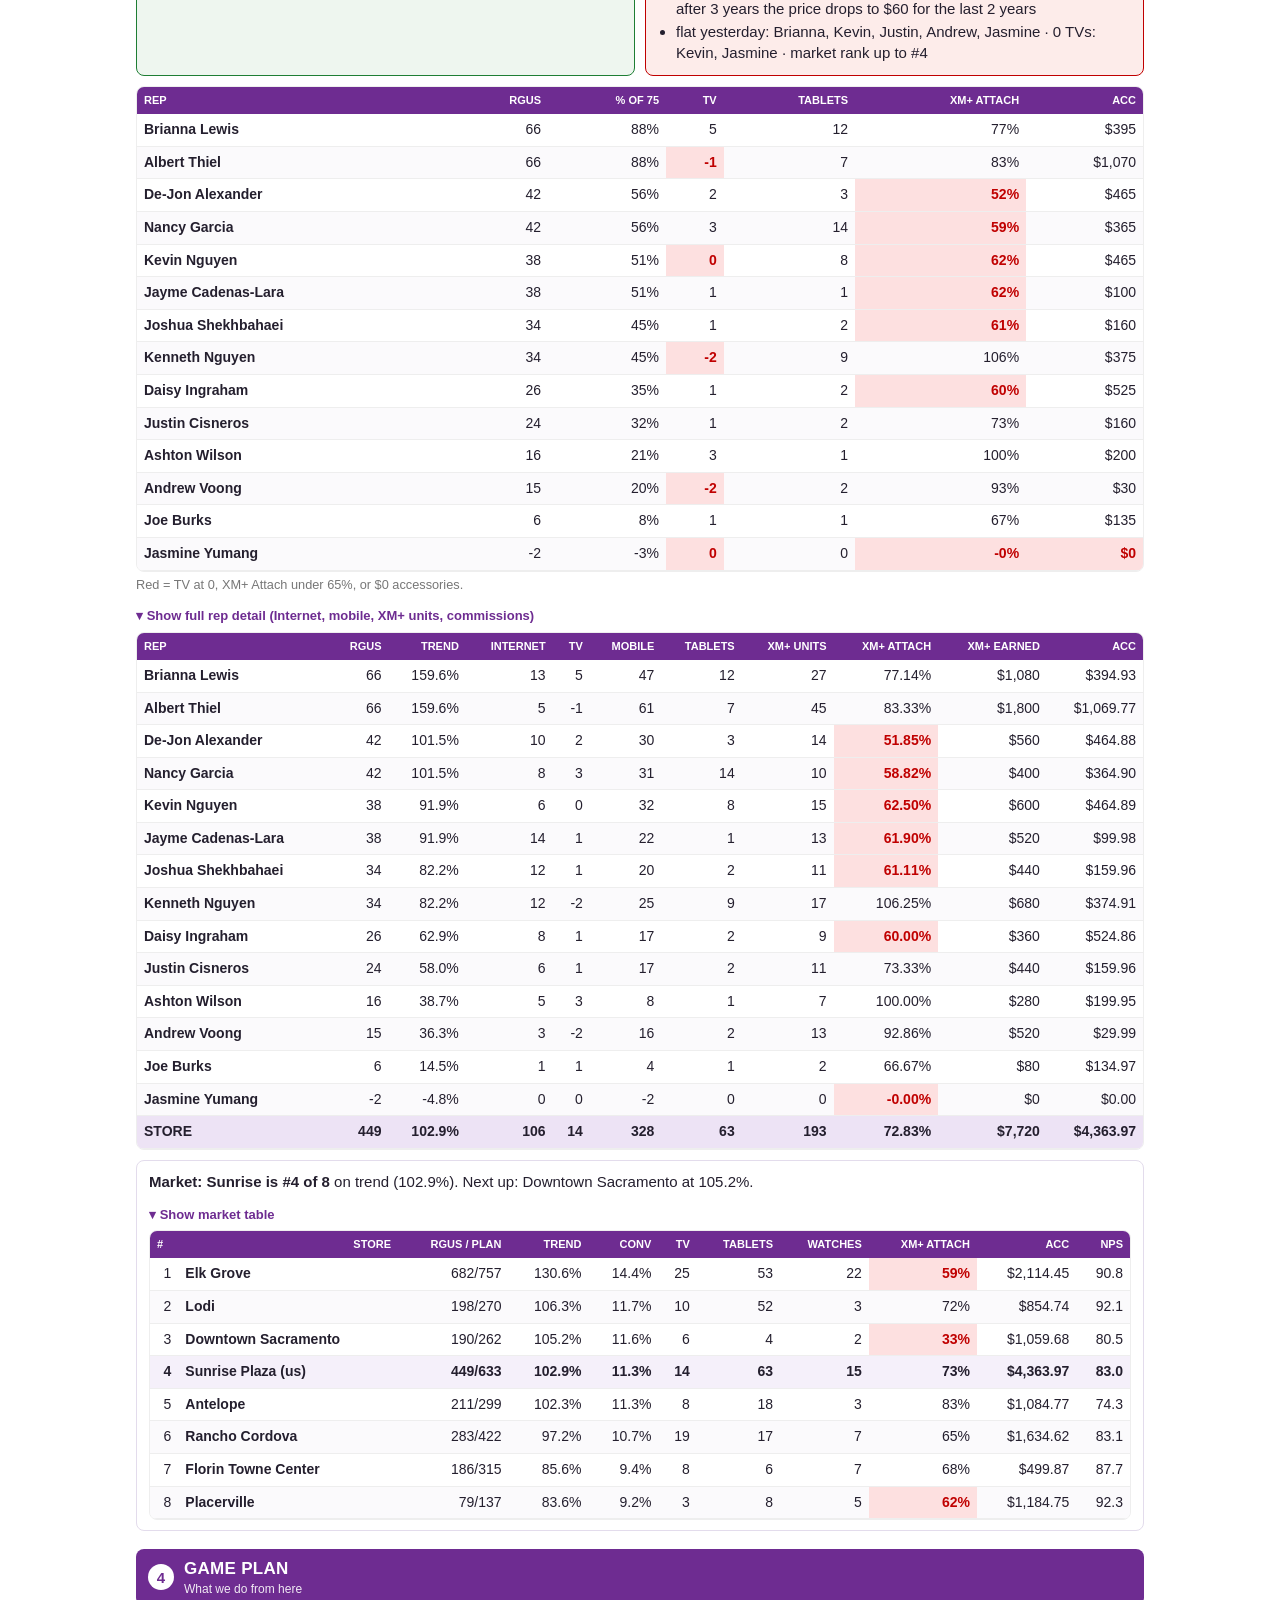
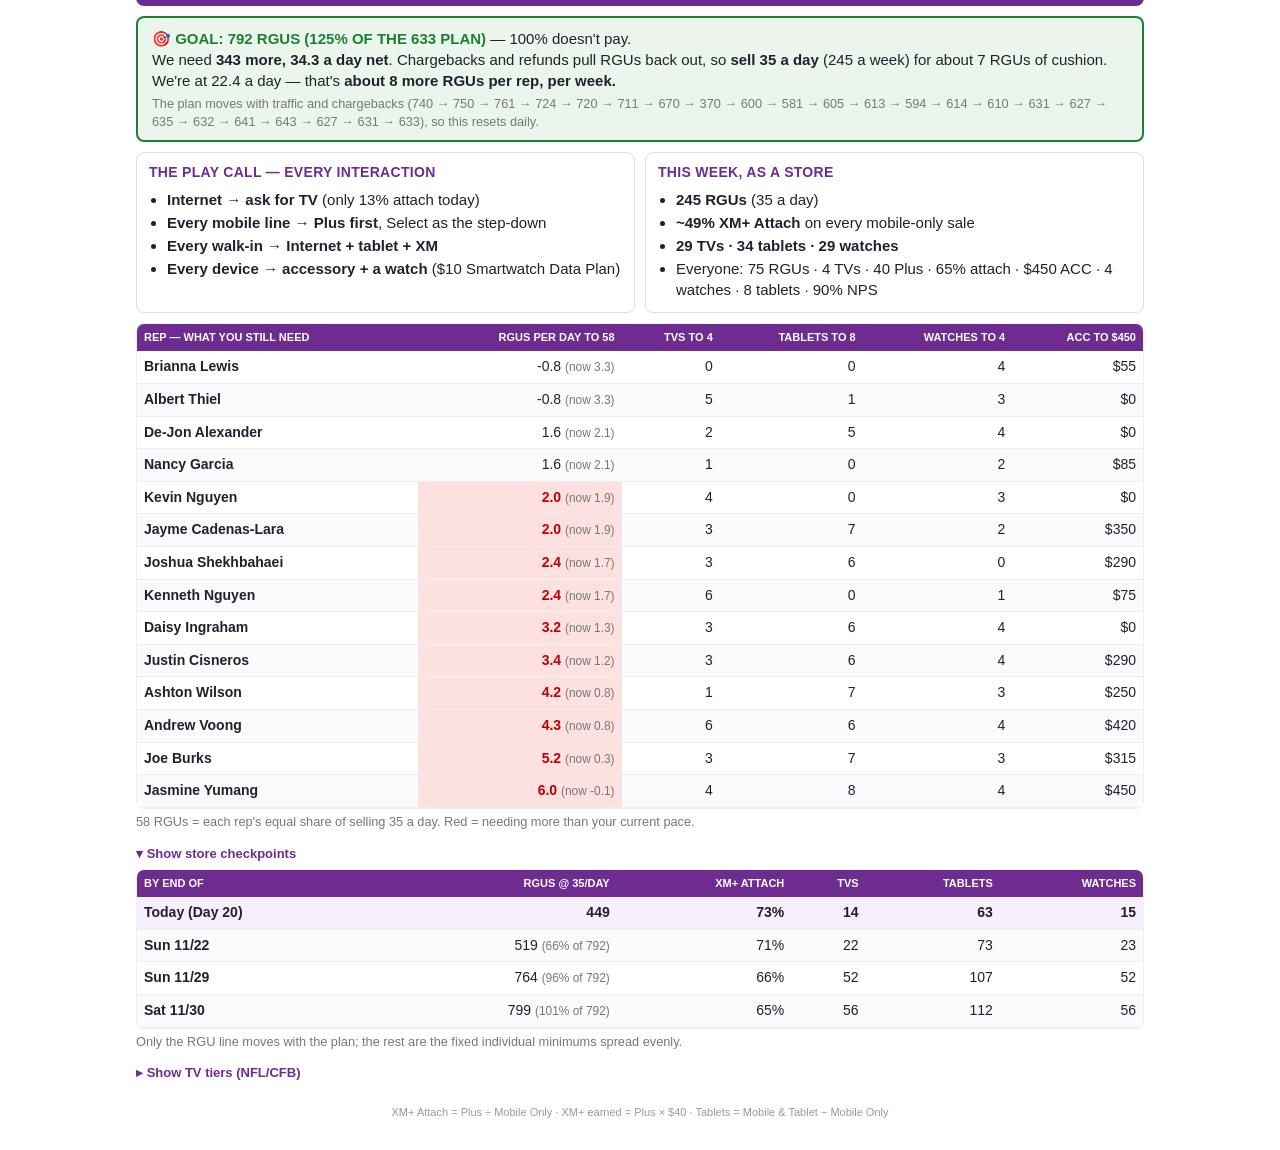
==== commit d9e3616a: "Day 20 live board (Nov 20 data) Co-Authored-By: Claude Sonnet 5.5 <noreply@anthropic.com> Claude-Ses" ====
--- a/index.html
+++ b/index.html
@@ -1,6 +1,6 @@
 <!DOCTYPE html>
     <html lang="en"><head><meta charset="UTF-8"><meta name="viewport" content="width=device-width, initial-scale=1">
-    <title>Daily Huddle Board — Bridge Xfinity #59010 — November 19, 2026 (MTD 11/1-11/19)</title>
+    <title>Daily Huddle Board — Bridge Xfinity #59010 — November 20, 2026 (MTD 11/1-11/20)</title>
     <style>
     :root{--p:#6E2C91;--pl:#F5F0FA;--bd:#E3DCEC;--g:#1E7E34;--r:#C00000;--a:#B8720C;--t:#241F2E;--mut:#777}
     *{box-sizing:border-box} body{margin:0;font-family:'Segoe UI',Arial,sans-serif;color:var(--t);background:#fff;font-size:15px;line-height:1.4;-webkit-print-color-adjust:exact;print-color-adjust:exact}
@@ -42,8 +42,8 @@
     @page{size:11in 8.5in landscape;margin:.3in}
     @media print{body{font-size:11px} nav{display:none} .wrap{max-width:none;padding:0} .sec{break-after:page;margin-top:0} .sec:last-of-type{break-after:auto} table{font-size:10.5px} .tile .v{font-size:20px} th{font-size:9px} td{padding:3px 6px} summary{display:none} details:not([open]){display:none} #ops{break-after:auto} #nps{break-after:page} .card{break-inside:avoid}}
     </style></head><body><div class="wrap">
-    <header><div><h1>Daily Huddle Board</h1><div class="s">Bridge Xfinity Store #59010 — Sunrise Plaza</div></div><div class="d">November 19, 2026 (MTD 11/1-11/19)<small>Day 19 of 30 · 11 days left</small></div></header>
-    <div class="goalbar">🎯 GOAL: 125% OF PLAN = 789 RGUs &nbsp;·&nbsp; we're at 407 &nbsp;·&nbsp; sell 35 a day to cover chargebacks &amp; refunds</div>
+    <header><div><h1>Daily Huddle Board</h1><div class="s">Bridge Xfinity Store #59010 — Sunrise Plaza</div></div><div class="d">November 20, 2026 (MTD 11/1-11/20)<small>Day 20 of 30 · 10 days left</small></div></header>
+    <div class="goalbar">🎯 GOAL: 125% OF PLAN = 792 RGUs &nbsp;·&nbsp; we're at 449 &nbsp;·&nbsp; sell 35 a day to cover chargebacks &amp; refunds</div>
     <nav><a href="#ops">① Operations</a><a href="#nps">② NPS</a><a href="#results">③ Results</a><a href="#plan">④ Game Plan</a></nav>
 
     <section class="sec" id="ops"><div class="band"><span class="n">1</span><div><b>Operations &amp; Updates</b><span class="sub">Start here</span></div></div>
@@ -63,30 +63,30 @@
     <div class="mut" style="margin-top:8px">BMOR standards: inventory counts solid · overtime ≤2% · zero Disco/Reco · No Usage under 10%</div></section>
 
     <section class="sec" id="nps"><div class="band"><span class="n">2</span><div><b>NPS</b><span class="sub">How customers rate us</span></div></div>
-    <div class="nps"><div class="big" style="color:var(--r)">85.7<small>MTD · goal 90</small></div>
-    <div style="flex:1;min-width:240px"><b>Still under our 90 goal.</b> 126 responses this month. <b>Ask every customer for the survey</b> and set the expectation of a 9–10 experience before they leave. <br><a href="nps/"><b>Open the NPS Focus page →</b></a></div></div></section>
+    <div class="nps"><div class="big" style="color:var(--r)">83.0<small>MTD · goal 90</small></div>
+    <div style="flex:1;min-width:240px"><b>Still under our 90 goal.</b> 135 responses this month. <b>Ask every customer for the survey</b> and set the expectation of a 9–10 experience before they leave. <br><a href="nps/"><b>Open the NPS Focus page →</b></a></div></div></section>
 
-    <section class="sec" id="results"><div class="band"><span class="n">3</span><div><b>Results</b><span class="sub">Where we are after Day 19</span></div></div>
+    <section class="sec" id="results"><div class="band"><span class="n">3</span><div><b>Results</b><span class="sub">Where we are after Day 20</span></div></div>
     <div class="tiles">
-    <div class="tile"><div class="l">RGUs MTD</div><div class="v">407</div><div class="x">64.5% of 631 plan</div></div>
-    <div class="tile"><div class="l">Goal (125%)</div><div class="v red">382</div><div class="x">to go · 34.7/day net</div></div>
-    <div class="tile"><div class="l">Pace</div><div class="v">21.4/day</div><div class="x">need 35 · +13.6 more</div></div>
-    <div class="tile"><div class="l">XM+ Attach</div><div class="v">73%</div><div class="x">goal 65% · 180 Plus units</div></div></div>
-    <div class="two"><div class="card green"><h3>🏆 Wins</h3><ul><li><b>Store +33 RGUs yesterday</b> (374 → 407)</li><li><b>Brianna +13</b> · Nancy +7 · Albert +5</li><li>TV minimum (4) hit: Brianna</li><li>Sunrise leads the market in tablets, accessories</li></ul></div>
-    <div class="card alert"><h3>👀 Focus</h3><ul><li><b>California ask: 60 RGUs this month is the minimum</b> to stay on the team (60 is the floor, not max pay) · behind the 60 pace: Kevin (38), De-Jon (36), Nancy (36), Jayme (33), Joshua (29), Kenneth (26), Justin (24), Daisy (24), Andrew (15), Ashton (15), Joe (5), Jasmine (-2)</li><li><b>NPS 85.7</b> — under our 90 goal (126 responses)</li><li><b>XM+ Attach 73%</b> — goal 65% · above 65%: Brianna, Albert, Jayme, Joshua, Kenneth, Justin, Andrew, Ashton</li><li><b>Push tablets — PLAY CALL:</b> GIG Speed 5-year $60.00 + tablet $29 = <b>$90/mo bundle</b>. Better than Every Day Pricing · 5-year deal · after 3 years the price drops to $60 for the last 2 years</li><li>flat yesterday: De-Jon, Jayme, Justin, Andrew, Joe, Jasmine · 0 TVs: Kevin, Jasmine</li></ul></div></div>
-    <div class="tw"><table><thead><tr><th>Rep</th><th>RGUs</th><th>% of 75</th><th>TV</th><th>Tablets</th><th>XM+ Attach</th><th>ACC</th></tr></thead><tbody><tr><td class="nm">Brianna Lewis</td><td>66</td><td>88%</td><td>5</td><td>12</td><td>77%</td><td>$395</td></tr><tr><td class="nm">Albert Thiel</td><td>59</td><td>79%</td><td class="bad">-1</td><td>5</td><td>86%</td><td>$1,070</td></tr><tr><td class="nm">Kevin Nguyen</td><td>38</td><td>51%</td><td class="bad">0</td><td>8</td><td class="bad">62%</td><td>$465</td></tr><tr><td class="nm">De-Jon Alexander</td><td>36</td><td>48%</td><td>2</td><td>1</td><td class="bad">48%</td><td>$330</td></tr><tr><td class="nm">Nancy Garcia</td><td>36</td><td>48%</td><td>3</td><td>12</td><td class="bad">50%</td><td>$365</td></tr><tr><td class="nm">Jayme Cadenas-Lara</td><td>33</td><td>44%</td><td>1</td><td>1</td><td>68%</td><td>$100</td></tr><tr><td class="nm">Joshua Shekhbahaei</td><td>29</td><td>39%</td><td>1</td><td>2</td><td>67%</td><td>$90</td></tr><tr><td class="nm">Kenneth Nguyen</td><td>26</td><td>35%</td><td class="bad">-2</td><td>7</td><td>108%</td><td>$130</td></tr><tr><td class="nm">Justin Cisneros</td><td>24</td><td>32%</td><td>1</td><td>2</td><td>73%</td><td>$160</td></tr><tr><td class="nm">Daisy Ingraham</td><td>24</td><td>32%</td><td>1</td><td>1</td><td class="bad">64%</td><td>$525</td></tr><tr><td class="nm">Andrew Voong</td><td>15</td><td>20%</td><td class="bad">-2</td><td>2</td><td>93%</td><td>$30</td></tr><tr><td class="nm">Ashton Wilson</td><td>15</td><td>20%</td><td>3</td><td>1</td><td>88%</td><td>$200</td></tr><tr><td class="nm">Joe Burks</td><td>5</td><td>7%</td><td>1</td><td>1</td><td class="bad">50%</td><td>$135</td></tr><tr><td class="nm">Jasmine Yumang</td><td>-2</td><td>-3%</td><td class="bad">0</td><td>0</td><td class="bad">-0%</td><td class="bad">$0</td></tr></tbody></table></div>
+    <div class="tile"><div class="l">RGUs MTD</div><div class="v">449</div><div class="x">70.9% of 633 plan</div></div>
+    <div class="tile"><div class="l">Goal (125%)</div><div class="v red">343</div><div class="x">to go · 34.3/day net</div></div>
+    <div class="tile"><div class="l">Pace</div><div class="v">22.4/day</div><div class="x">need 35 · +12.6 more</div></div>
+    <div class="tile"><div class="l">XM+ Attach</div><div class="v">73%</div><div class="x">goal 65% · 193 Plus units</div></div></div>
+    <div class="two"><div class="card green"><h3>🏆 Wins</h3><ul><li><b>Store +42 RGUs yesterday</b> (407 → 449)</li><li><b>Kenneth +8</b> · Albert +7 · Nancy +6</li><li>TV minimum (4) hit: Brianna</li><li>Sunrise leads the market in tablets, accessories</li></ul></div>
+    <div class="card alert"><h3>👀 Focus</h3><ul><li><b>California ask: 60 RGUs this month is the minimum</b> to stay on the team (60 is the floor, not max pay) · behind the 60 pace: Kevin (38), Jayme (38), Joshua (34), Kenneth (34), Daisy (26), Justin (24), Ashton (16), Andrew (15), Joe (6), Jasmine (-2)</li><li><b>NPS 83.0</b> — under our 90 goal (135 responses)</li><li><b>XM+ Attach 73%</b> — goal 65% · above 65%: Brianna, Albert, Kenneth, Justin, Ashton, Andrew, Joe</li><li><b>Push tablets — PLAY CALL:</b> GIG Speed 5-year $60.00 + tablet $29 = <b>$90/mo bundle</b>. Better than Every Day Pricing · 5-year deal · after 3 years the price drops to $60 for the last 2 years</li><li>flat yesterday: Brianna, Kevin, Justin, Andrew, Jasmine · 0 TVs: Kevin, Jasmine · market rank up to #4</li></ul></div></div>
+    <div class="tw"><table><thead><tr><th>Rep</th><th>RGUs</th><th>% of 75</th><th>TV</th><th>Tablets</th><th>XM+ Attach</th><th>ACC</th></tr></thead><tbody><tr><td class="nm">Brianna Lewis</td><td>66</td><td>88%</td><td>5</td><td>12</td><td>77%</td><td>$395</td></tr><tr><td class="nm">Albert Thiel</td><td>66</td><td>88%</td><td class="bad">-1</td><td>7</td><td>83%</td><td>$1,070</td></tr><tr><td class="nm">De-Jon Alexander</td><td>42</td><td>56%</td><td>2</td><td>3</td><td class="bad">52%</td><td>$465</td></tr><tr><td class="nm">Nancy Garcia</td><td>42</td><td>56%</td><td>3</td><td>14</td><td class="bad">59%</td><td>$365</td></tr><tr><td class="nm">Kevin Nguyen</td><td>38</td><td>51%</td><td class="bad">0</td><td>8</td><td class="bad">62%</td><td>$465</td></tr><tr><td class="nm">Jayme Cadenas-Lara</td><td>38</td><td>51%</td><td>1</td><td>1</td><td class="bad">62%</td><td>$100</td></tr><tr><td class="nm">Joshua Shekhbahaei</td><td>34</td><td>45%</td><td>1</td><td>2</td><td class="bad">61%</td><td>$160</td></tr><tr><td class="nm">Kenneth Nguyen</td><td>34</td><td>45%</td><td class="bad">-2</td><td>9</td><td>106%</td><td>$375</td></tr><tr><td class="nm">Daisy Ingraham</td><td>26</td><td>35%</td><td>1</td><td>2</td><td class="bad">60%</td><td>$525</td></tr><tr><td class="nm">Justin Cisneros</td><td>24</td><td>32%</td><td>1</td><td>2</td><td>73%</td><td>$160</td></tr><tr><td class="nm">Ashton Wilson</td><td>16</td><td>21%</td><td>3</td><td>1</td><td>100%</td><td>$200</td></tr><tr><td class="nm">Andrew Voong</td><td>15</td><td>20%</td><td class="bad">-2</td><td>2</td><td>93%</td><td>$30</td></tr><tr><td class="nm">Joe Burks</td><td>6</td><td>8%</td><td>1</td><td>1</td><td>67%</td><td>$135</td></tr><tr><td class="nm">Jasmine Yumang</td><td>-2</td><td>-3%</td><td class="bad">0</td><td>0</td><td class="bad">-0%</td><td class="bad">$0</td></tr></tbody></table></div>
     <div class="mut" style="margin-top:4px">Red = TV at 0, XM+ Attach under 65%, or $0 accessories.</div>
-    <details open><summary>Show full rep detail (Internet, mobile, XM+ units, commissions)</summary><div class="tw"><table class="nowrap"><thead><tr><th>Rep</th><th>RGUs</th><th>Trend</th><th>Internet</th><th>TV</th><th>Mobile</th><th>Tablets</th><th>XM+ units</th><th>XM+ attach</th><th>XM+ earned</th><th>ACC</th></tr></thead><tbody><tr><td class="nm">Brianna Lewis</td><td>66</td><td>167.8%</td><td>13</td><td>5</td><td>47</td><td>12</td><td>27</td><td>77.14%</td><td>$1,080</td><td>$394.93</td></tr><tr><td class="nm">Albert Thiel</td><td>59</td><td>150.0%</td><td>4</td><td>-1</td><td>55</td><td>5</td><td>43</td><td>86.00%</td><td>$1,720</td><td>$1,069.77</td></tr><tr><td class="nm">Kevin Nguyen</td><td>38</td><td>96.6%</td><td>6</td><td>0</td><td>32</td><td>8</td><td>15</td><td class="bad">62.50%</td><td>$600</td><td>$464.89</td></tr><tr><td class="nm">De-Jon Alexander</td><td>36</td><td>91.5%</td><td>10</td><td>2</td><td>24</td><td>1</td><td>11</td><td class="bad">47.83%</td><td>$440</td><td>$329.91</td></tr><tr><td class="nm">Nancy Garcia</td><td>36</td><td>91.5%</td><td>7</td><td>3</td><td>26</td><td>12</td><td>7</td><td class="bad">50.00%</td><td>$280</td><td>$364.90</td></tr><tr><td class="nm">Jayme Cadenas-Lara</td><td>33</td><td>83.9%</td><td>11</td><td>1</td><td>20</td><td>1</td><td>13</td><td>68.42%</td><td>$520</td><td>$99.98</td></tr><tr><td class="nm">Joshua Shekhbahaei</td><td>29</td><td>73.7%</td><td>11</td><td>1</td><td>17</td><td>2</td><td>10</td><td>66.67%</td><td>$400</td><td>$89.98</td></tr><tr><td class="nm">Kenneth Nguyen</td><td>26</td><td>66.1%</td><td>9</td><td>-2</td><td>20</td><td>7</td><td>14</td><td>107.69%</td><td>$560</td><td>$129.97</td></tr><tr><td class="nm">Justin Cisneros</td><td>24</td><td>61.0%</td><td>6</td><td>1</td><td>17</td><td>2</td><td>11</td><td>73.33%</td><td>$440</td><td>$159.96</td></tr><tr><td class="nm">Daisy Ingraham</td><td>24</td><td>61.0%</td><td>8</td><td>1</td><td>15</td><td>1</td><td>9</td><td class="bad">64.29%</td><td>$360</td><td>$524.86</td></tr><tr><td class="nm">Andrew Voong</td><td>15</td><td>38.1%</td><td>3</td><td>-2</td><td>16</td><td>2</td><td>13</td><td>92.86%</td><td>$520</td><td>$29.99</td></tr><tr><td class="nm">Ashton Wilson</td><td>15</td><td>38.1%</td><td>3</td><td>3</td><td>9</td><td>1</td><td>7</td><td>87.50%</td><td>$280</td><td>$199.95</td></tr><tr><td class="nm">Joe Burks</td><td>5</td><td>12.7%</td><td>1</td><td>1</td><td>3</td><td>1</td><td>1</td><td class="bad">50.00%</td><td>$40</td><td>$134.97</td></tr><tr><td class="nm">Jasmine Yumang</td><td>-2</td><td>-5.1%</td><td>0</td><td>0</td><td>-2</td><td>0</td><td>0</td><td class="bad">-0.00%</td><td>$0</td><td>$0.00</td></tr><tr class="tot"><td class="nm">STORE</td><td>407</td><td>98.4%</td><td>94</td><td>14</td><td>299</td><td>54</td><td>180</td><td>73.47%</td><td>$7,200</td><td>$3,914.08</td></tr></tbody></table></div></details>
-    <div class="card" style="margin-top:10px"><b>Market: Sunrise is #6 of 8</b> on trend (98.4%). Next up: Rancho Cordova at 98.6%.
-    <details open><summary>Show market table</summary><div class="tw"><table class="nowrap"><thead><tr><th>#</th><th>Store</th><th>RGUs / plan</th><th>Trend</th><th>Conv</th><th>TV</th><th>Tablets</th><th>Watches</th><th>XM+ attach</th><th>ACC</th><th>NPS</th></tr></thead><tbody><tr><td>1</td><td class="nm">Elk Grove</td><td>645/751</td><td>131.1%</td><td>14.4%</td><td>21</td><td>49</td><td>21</td><td class="bad">60%</td><td>$1,959.49</td><td>90.3</td></tr><tr><td>2</td><td class="nm">Downtown Sacramento</td><td>184/264</td><td>106.4%</td><td>11.7%</td><td>5</td><td>4</td><td>2</td><td class="bad">33%</td><td>$1,019.69</td><td>79.5</td></tr><tr><td>3</td><td class="nm">Lodi</td><td>185/266</td><td>106.2%</td><td>11.7%</td><td>9</td><td>50</td><td>3</td><td>71%</td><td>$854.74</td><td>92.0</td></tr><tr><td>4</td><td class="nm">Antelope</td><td>192/294</td><td>99.7%</td><td>11.0%</td><td>7</td><td>16</td><td>3</td><td>87%</td><td>$869.82</td><td>76.1</td></tr><tr><td>5</td><td class="nm">Rancho Cordova</td><td>272/421</td><td>98.6%</td><td>10.8%</td><td>21</td><td>15</td><td>7</td><td>69%</td><td>$1,634.62</td><td>86.1</td></tr><tr class="me"><td>6</td><td class="nm">Sunrise Plaza (us)</td><td>407/631</td><td>98.4%</td><td>10.8%</td><td>14</td><td>54</td><td>15</td><td>73%</td><td>$3,914.08</td><td>85.7</td></tr><tr><td>7</td><td class="nm">Florin Towne Center</td><td>177/315</td><td>85.8%</td><td>9.4%</td><td>8</td><td>6</td><td>7</td><td>69%</td><td>$499.87</td><td>87.5</td></tr><tr><td>8</td><td class="nm">Placerville</td><td>76/136</td><td>85.3%</td><td>9.4%</td><td>3</td><td>11</td><td>5</td><td class="bad">62%</td><td>$1,184.75</td><td>91.9</td></tr></tbody></table></div></details></div></section>
+    <details open><summary>Show full rep detail (Internet, mobile, XM+ units, commissions)</summary><div class="tw"><table class="nowrap"><thead><tr><th>Rep</th><th>RGUs</th><th>Trend</th><th>Internet</th><th>TV</th><th>Mobile</th><th>Tablets</th><th>XM+ units</th><th>XM+ attach</th><th>XM+ earned</th><th>ACC</th></tr></thead><tbody><tr><td class="nm">Brianna Lewis</td><td>66</td><td>159.6%</td><td>13</td><td>5</td><td>47</td><td>12</td><td>27</td><td>77.14%</td><td>$1,080</td><td>$394.93</td></tr><tr><td class="nm">Albert Thiel</td><td>66</td><td>159.6%</td><td>5</td><td>-1</td><td>61</td><td>7</td><td>45</td><td>83.33%</td><td>$1,800</td><td>$1,069.77</td></tr><tr><td class="nm">De-Jon Alexander</td><td>42</td><td>101.5%</td><td>10</td><td>2</td><td>30</td><td>3</td><td>14</td><td class="bad">51.85%</td><td>$560</td><td>$464.88</td></tr><tr><td class="nm">Nancy Garcia</td><td>42</td><td>101.5%</td><td>8</td><td>3</td><td>31</td><td>14</td><td>10</td><td class="bad">58.82%</td><td>$400</td><td>$364.90</td></tr><tr><td class="nm">Kevin Nguyen</td><td>38</td><td>91.9%</td><td>6</td><td>0</td><td>32</td><td>8</td><td>15</td><td class="bad">62.50%</td><td>$600</td><td>$464.89</td></tr><tr><td class="nm">Jayme Cadenas-Lara</td><td>38</td><td>91.9%</td><td>14</td><td>1</td><td>22</td><td>1</td><td>13</td><td class="bad">61.90%</td><td>$520</td><td>$99.98</td></tr><tr><td class="nm">Joshua Shekhbahaei</td><td>34</td><td>82.2%</td><td>12</td><td>1</td><td>20</td><td>2</td><td>11</td><td class="bad">61.11%</td><td>$440</td><td>$159.96</td></tr><tr><td class="nm">Kenneth Nguyen</td><td>34</td><td>82.2%</td><td>12</td><td>-2</td><td>25</td><td>9</td><td>17</td><td>106.25%</td><td>$680</td><td>$374.91</td></tr><tr><td class="nm">Daisy Ingraham</td><td>26</td><td>62.9%</td><td>8</td><td>1</td><td>17</td><td>2</td><td>9</td><td class="bad">60.00%</td><td>$360</td><td>$524.86</td></tr><tr><td class="nm">Justin Cisneros</td><td>24</td><td>58.0%</td><td>6</td><td>1</td><td>17</td><td>2</td><td>11</td><td>73.33%</td><td>$440</td><td>$159.96</td></tr><tr><td class="nm">Ashton Wilson</td><td>16</td><td>38.7%</td><td>5</td><td>3</td><td>8</td><td>1</td><td>7</td><td>100.00%</td><td>$280</td><td>$199.95</td></tr><tr><td class="nm">Andrew Voong</td><td>15</td><td>36.3%</td><td>3</td><td>-2</td><td>16</td><td>2</td><td>13</td><td>92.86%</td><td>$520</td><td>$29.99</td></tr><tr><td class="nm">Joe Burks</td><td>6</td><td>14.5%</td><td>1</td><td>1</td><td>4</td><td>1</td><td>2</td><td>66.67%</td><td>$80</td><td>$134.97</td></tr><tr><td class="nm">Jasmine Yumang</td><td>-2</td><td>-4.8%</td><td>0</td><td>0</td><td>-2</td><td>0</td><td>0</td><td class="bad">-0.00%</td><td>$0</td><td>$0.00</td></tr><tr class="tot"><td class="nm">STORE</td><td>449</td><td>102.9%</td><td>106</td><td>14</td><td>328</td><td>63</td><td>193</td><td>72.83%</td><td>$7,720</td><td>$4,363.97</td></tr></tbody></table></div></details>
+    <div class="card" style="margin-top:10px"><b>Market: Sunrise is #4 of 8</b> on trend (102.9%). Next up: Downtown Sacramento at 105.2%.
+    <details open><summary>Show market table</summary><div class="tw"><table class="nowrap"><thead><tr><th>#</th><th>Store</th><th>RGUs / plan</th><th>Trend</th><th>Conv</th><th>TV</th><th>Tablets</th><th>Watches</th><th>XM+ attach</th><th>ACC</th><th>NPS</th></tr></thead><tbody><tr><td>1</td><td class="nm">Elk Grove</td><td>682/757</td><td>130.6%</td><td>14.4%</td><td>25</td><td>53</td><td>22</td><td class="bad">59%</td><td>$2,114.45</td><td>90.8</td></tr><tr><td>2</td><td class="nm">Lodi</td><td>198/270</td><td>106.3%</td><td>11.7%</td><td>10</td><td>52</td><td>3</td><td>72%</td><td>$854.74</td><td>92.1</td></tr><tr><td>3</td><td class="nm">Downtown Sacramento</td><td>190/262</td><td>105.2%</td><td>11.6%</td><td>6</td><td>4</td><td>2</td><td class="bad">33%</td><td>$1,059.68</td><td>80.5</td></tr><tr class="me"><td>4</td><td class="nm">Sunrise Plaza (us)</td><td>449/633</td><td>102.9%</td><td>11.3%</td><td>14</td><td>63</td><td>15</td><td>73%</td><td>$4,363.97</td><td>83.0</td></tr><tr><td>5</td><td class="nm">Antelope</td><td>211/299</td><td>102.3%</td><td>11.3%</td><td>8</td><td>18</td><td>3</td><td>83%</td><td>$1,084.77</td><td>74.3</td></tr><tr><td>6</td><td class="nm">Rancho Cordova</td><td>283/422</td><td>97.2%</td><td>10.7%</td><td>19</td><td>17</td><td>7</td><td>65%</td><td>$1,634.62</td><td>83.1</td></tr><tr><td>7</td><td class="nm">Florin Towne Center</td><td>186/315</td><td>85.6%</td><td>9.4%</td><td>8</td><td>6</td><td>7</td><td>68%</td><td>$499.87</td><td>87.7</td></tr><tr><td>8</td><td class="nm">Placerville</td><td>79/137</td><td>83.6%</td><td>9.2%</td><td>3</td><td>8</td><td>5</td><td class="bad">62%</td><td>$1,184.75</td><td>92.3</td></tr></tbody></table></div></details></div></section>
 
     <section class="sec" id="plan"><div class="band"><span class="n">4</span><div><b>Game Plan</b><span class="sub">What we do from here</span></div></div>
-    <div class="goalbox"><b class="t">🎯 Goal: 789 RGUs (125% of the 631 plan)</b> — 100% doesn't pay.<br>We need <b>382 more, 34.7 a day net</b>. Chargebacks and refunds pull RGUs back out, so <b>sell 35 a day</b> (245 a week) for about 3 RGUs of cushion. We're at 21.4 a day — that's <b>about 9 more RGUs per rep, per week.</b><div class="mut" style="margin-top:4px">The plan moves with traffic and chargebacks (740 → 750 → 761 → 724 → 720 → 711 → 670 → 370 → 600 → 581 → 605 → 613 → 594 → 614 → 610 → 631 → 627 → 635 → 632 → 641 → 643 → 627 → 631), so this resets daily.</div></div>
-    <div class="two"><div class="card"><h3>The play call — every interaction</h3><ul><li><b>Internet → ask for TV</b> (only 15% attach today)</li><li><b>Every mobile line → Plus first</b>, Select as the step-down</li><li><b>Every walk-in → Internet + tablet + XM</b></li><li><b>Every device → accessory + a watch</b> ($10 Smartwatch Data Plan)</li></ul></div>
-    <div class="card"><h3>This week, as a store</h3><ul><li><b>245 RGUs</b> (35 a day)</li><li><b>~50% XM+ Attach</b> on every mobile-only sale</li><li><b>27 TVs · 37 tablets · 26 watches</b></li><li>Everyone: 75 RGUs · 4 TVs · 40 Plus · 65% attach · $450 ACC · 4 watches · 8 tablets · 90% NPS</li></ul></div></div>
-    <div class="tw"><table><thead><tr><th>Rep — what you still need</th><th>RGUs per day to 57</th><th>TVs to 4</th><th>Tablets to 8</th><th>Watches to 4</th><th>ACC to $450</th></tr></thead><tbody><tr><td class="nm">Brianna Lewis</td><td>-0.8 <span class="mut">(now 3.5)</span></td><td>0</td><td>0</td><td>4</td><td>$55</td></tr><tr><td class="nm">Albert Thiel</td><td>-0.2 <span class="mut">(now 3.1)</span></td><td>5</td><td>3</td><td>3</td><td>$0</td></tr><tr><td class="nm">Kevin Nguyen</td><td>1.7 <span class="mut">(now 2.0)</span></td><td>4</td><td>0</td><td>3</td><td>$0</td></tr><tr><td class="nm">De-Jon Alexander</td><td class="bad">1.9 <span class="mut">(now 1.9)</span></td><td>2</td><td>7</td><td>4</td><td>$120</td></tr><tr><td class="nm">Nancy Garcia</td><td class="bad">1.9 <span class="mut">(now 1.9)</span></td><td>1</td><td>0</td><td>2</td><td>$85</td></tr><tr><td class="nm">Jayme Cadenas-Lara</td><td class="bad">2.2 <span class="mut">(now 1.7)</span></td><td>3</td><td>7</td><td>2</td><td>$350</td></tr><tr><td class="nm">Joshua Shekhbahaei</td><td class="bad">2.5 <span class="mut">(now 1.5)</span></td><td>3</td><td>6</td><td>0</td><td>$360</td></tr><tr><td class="nm">Kenneth Nguyen</td><td class="bad">2.8 <span class="mut">(now 1.4)</span></td><td>6</td><td>1</td><td>1</td><td>$320</td></tr><tr><td class="nm">Justin Cisneros</td><td class="bad">3.0 <span class="mut">(now 1.3)</span></td><td>3</td><td>6</td><td>4</td><td>$290</td></tr><tr><td class="nm">Daisy Ingraham</td><td class="bad">3.0 <span class="mut">(now 1.3)</span></td><td>3</td><td>7</td><td>4</td><td>$0</td></tr><tr><td class="nm">Andrew Voong</td><td class="bad">3.8 <span class="mut">(now 0.8)</span></td><td>6</td><td>6</td><td>4</td><td>$420</td></tr><tr><td class="nm">Ashton Wilson</td><td class="bad">3.8 <span class="mut">(now 0.8)</span></td><td>1</td><td>7</td><td>3</td><td>$250</td></tr><tr><td class="nm">Joe Burks</td><td class="bad">4.7 <span class="mut">(now 0.3)</span></td><td>3</td><td>7</td><td>3</td><td>$315</td></tr><tr><td class="nm">Jasmine Yumang</td><td class="bad">5.4 <span class="mut">(now -0.1)</span></td><td>4</td><td>8</td><td>4</td><td>$450</td></tr></tbody></table></div>
-    <div class="mut" style="margin-top:4px">57 RGUs = each rep's equal share of selling 35 a day. Red = needing more than your current pace.</div>
-    <details open><summary>Show store checkpoints</summary><div class="tw"><table class="nowrap"><thead><tr><th>By end of</th><th>RGUs @ 35/day</th><th>XM+ attach</th><th>TVs</th><th>Tablets</th><th>Watches</th></tr></thead><tbody><tr class="me"><td class="nm">Today (Day 19)</td><td>407</td><td>73%</td><td>14</td><td>54</td><td>15</td></tr><tr><td class="nm">Sun 11/22</td><td>512 <span class="mut">(65% of 789)</span></td><td>70%</td><td>25</td><td>70</td><td>26</td></tr><tr><td class="nm">Sun 11/29</td><td>757 <span class="mut">(96% of 789)</span></td><td>66%</td><td>52</td><td>107</td><td>52</td></tr><tr><td class="nm">Sat 11/30</td><td>792 <span class="mut">(100% of 789)</span></td><td>65%</td><td>56</td><td>112</td><td>56</td></tr></tbody></table></div><div class="mut" style="margin-top:4px">Only the RGU line moves with the plan; the rest are the fixed individual minimums spread evenly.</div></details>
+    <div class="goalbox"><b class="t">🎯 Goal: 792 RGUs (125% of the 633 plan)</b> — 100% doesn't pay.<br>We need <b>343 more, 34.3 a day net</b>. Chargebacks and refunds pull RGUs back out, so <b>sell 35 a day</b> (245 a week) for about 7 RGUs of cushion. We're at 22.4 a day — that's <b>about 8 more RGUs per rep, per week.</b><div class="mut" style="margin-top:4px">The plan moves with traffic and chargebacks (740 → 750 → 761 → 724 → 720 → 711 → 670 → 370 → 600 → 581 → 605 → 613 → 594 → 614 → 610 → 631 → 627 → 635 → 632 → 641 → 643 → 627 → 631 → 633), so this resets daily.</div></div>
+    <div class="two"><div class="card"><h3>The play call — every interaction</h3><ul><li><b>Internet → ask for TV</b> (only 13% attach today)</li><li><b>Every mobile line → Plus first</b>, Select as the step-down</li><li><b>Every walk-in → Internet + tablet + XM</b></li><li><b>Every device → accessory + a watch</b> ($10 Smartwatch Data Plan)</li></ul></div>
+    <div class="card"><h3>This week, as a store</h3><ul><li><b>245 RGUs</b> (35 a day)</li><li><b>~49% XM+ Attach</b> on every mobile-only sale</li><li><b>29 TVs · 34 tablets · 29 watches</b></li><li>Everyone: 75 RGUs · 4 TVs · 40 Plus · 65% attach · $450 ACC · 4 watches · 8 tablets · 90% NPS</li></ul></div></div>
+    <div class="tw"><table><thead><tr><th>Rep — what you still need</th><th>RGUs per day to 58</th><th>TVs to 4</th><th>Tablets to 8</th><th>Watches to 4</th><th>ACC to $450</th></tr></thead><tbody><tr><td class="nm">Brianna Lewis</td><td>-0.8 <span class="mut">(now 3.3)</span></td><td>0</td><td>0</td><td>4</td><td>$55</td></tr><tr><td class="nm">Albert Thiel</td><td>-0.8 <span class="mut">(now 3.3)</span></td><td>5</td><td>1</td><td>3</td><td>$0</td></tr><tr><td class="nm">De-Jon Alexander</td><td>1.6 <span class="mut">(now 2.1)</span></td><td>2</td><td>5</td><td>4</td><td>$0</td></tr><tr><td class="nm">Nancy Garcia</td><td>1.6 <span class="mut">(now 2.1)</span></td><td>1</td><td>0</td><td>2</td><td>$85</td></tr><tr><td class="nm">Kevin Nguyen</td><td class="bad">2.0 <span class="mut">(now 1.9)</span></td><td>4</td><td>0</td><td>3</td><td>$0</td></tr><tr><td class="nm">Jayme Cadenas-Lara</td><td class="bad">2.0 <span class="mut">(now 1.9)</span></td><td>3</td><td>7</td><td>2</td><td>$350</td></tr><tr><td class="nm">Joshua Shekhbahaei</td><td class="bad">2.4 <span class="mut">(now 1.7)</span></td><td>3</td><td>6</td><td>0</td><td>$290</td></tr><tr><td class="nm">Kenneth Nguyen</td><td class="bad">2.4 <span class="mut">(now 1.7)</span></td><td>6</td><td>0</td><td>1</td><td>$75</td></tr><tr><td class="nm">Daisy Ingraham</td><td class="bad">3.2 <span class="mut">(now 1.3)</span></td><td>3</td><td>6</td><td>4</td><td>$0</td></tr><tr><td class="nm">Justin Cisneros</td><td class="bad">3.4 <span class="mut">(now 1.2)</span></td><td>3</td><td>6</td><td>4</td><td>$290</td></tr><tr><td class="nm">Ashton Wilson</td><td class="bad">4.2 <span class="mut">(now 0.8)</span></td><td>1</td><td>7</td><td>3</td><td>$250</td></tr><tr><td class="nm">Andrew Voong</td><td class="bad">4.3 <span class="mut">(now 0.8)</span></td><td>6</td><td>6</td><td>4</td><td>$420</td></tr><tr><td class="nm">Joe Burks</td><td class="bad">5.2 <span class="mut">(now 0.3)</span></td><td>3</td><td>7</td><td>3</td><td>$315</td></tr><tr><td class="nm">Jasmine Yumang</td><td class="bad">6.0 <span class="mut">(now -0.1)</span></td><td>4</td><td>8</td><td>4</td><td>$450</td></tr></tbody></table></div>
+    <div class="mut" style="margin-top:4px">58 RGUs = each rep's equal share of selling 35 a day. Red = needing more than your current pace.</div>
+    <details open><summary>Show store checkpoints</summary><div class="tw"><table class="nowrap"><thead><tr><th>By end of</th><th>RGUs @ 35/day</th><th>XM+ attach</th><th>TVs</th><th>Tablets</th><th>Watches</th></tr></thead><tbody><tr class="me"><td class="nm">Today (Day 20)</td><td>449</td><td>73%</td><td>14</td><td>63</td><td>15</td></tr><tr><td class="nm">Sun 11/22</td><td>519 <span class="mut">(66% of 792)</span></td><td>71%</td><td>22</td><td>73</td><td>23</td></tr><tr><td class="nm">Sun 11/29</td><td>764 <span class="mut">(96% of 792)</span></td><td>66%</td><td>52</td><td>107</td><td>52</td></tr><tr><td class="nm">Sat 11/30</td><td>799 <span class="mut">(101% of 792)</span></td><td>65%</td><td>56</td><td>112</td><td>56</td></tr></tbody></table></div><div class="mut" style="margin-top:4px">Only the RGU line moves with the plan; the rest are the fixed individual minimums spread evenly.</div></details>
     <details><summary>Show TV tiers (NFL/CFB)</summary><div class="tw"><table><thead><tr><th>Tier</th><th>$/mo</th><th>Key channels</th></tr></thead><tbody><tr><td class="nm">TV Core</td><td>$65</td><td>ABC, CBS, FOX, NBC</td></tr><tr><td class="nm">Sports &amp; News</td><td>$90</td><td>+ESPN/2, FS1/2, conf. networks (in-state), Peacock Premium</td></tr><tr><td class="nm">World Soccer Ticket</td><td>$95</td><td>+Deportes channels, X1 Box</td></tr><tr><td class="nm">TV Premium</td><td>$135</td><td>+NFL Network, ESPNU, ESPNEWS, conf. networks (out-of-state)</td></tr><tr><td class="nm">+ More Sports/Ent</td><td>$9.99</td><td>BTN (out-of-state), NFL RedZone</td></tr></tbody></table></div></details></section>
     <div class="foot">XM+ Attach = Plus ÷ Mobile Only · XM+ earned = Plus × $40 · Tablets = Mobile &amp; Tablet − Mobile Only</div>
     </div>
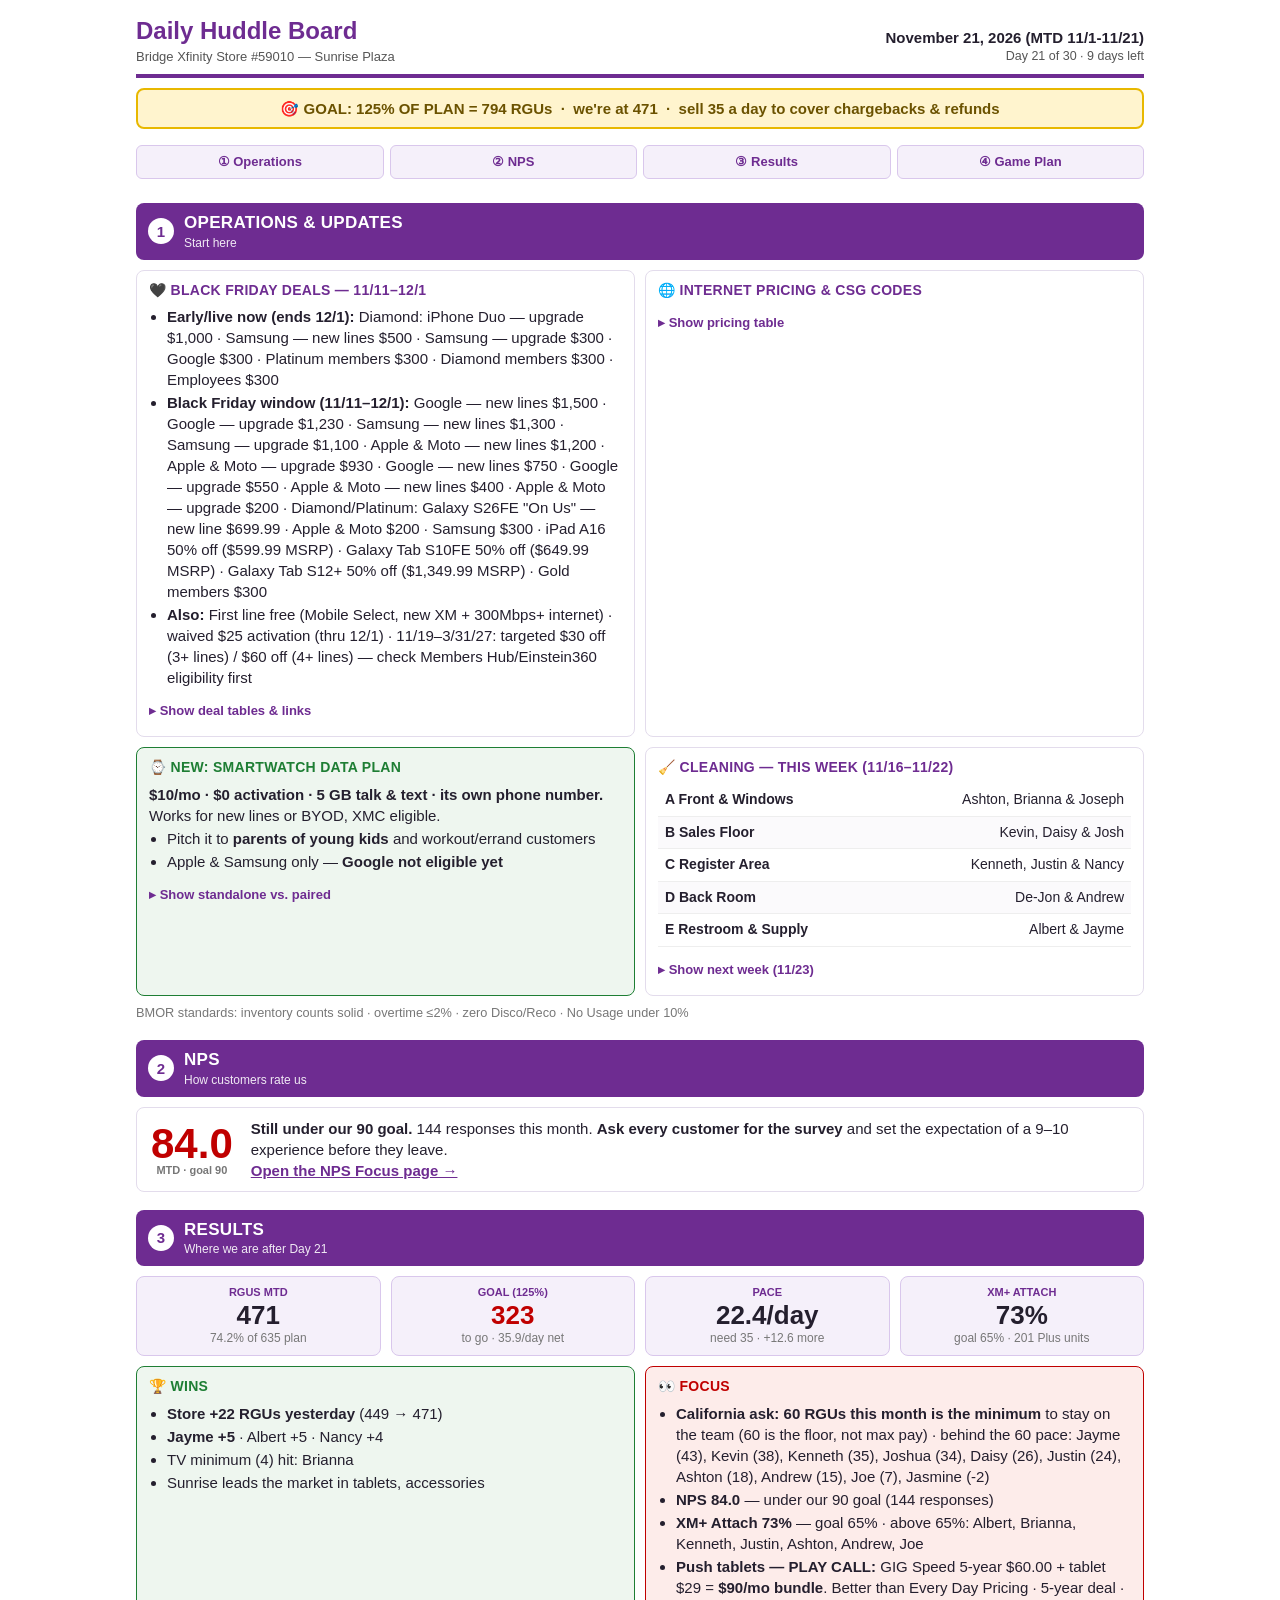
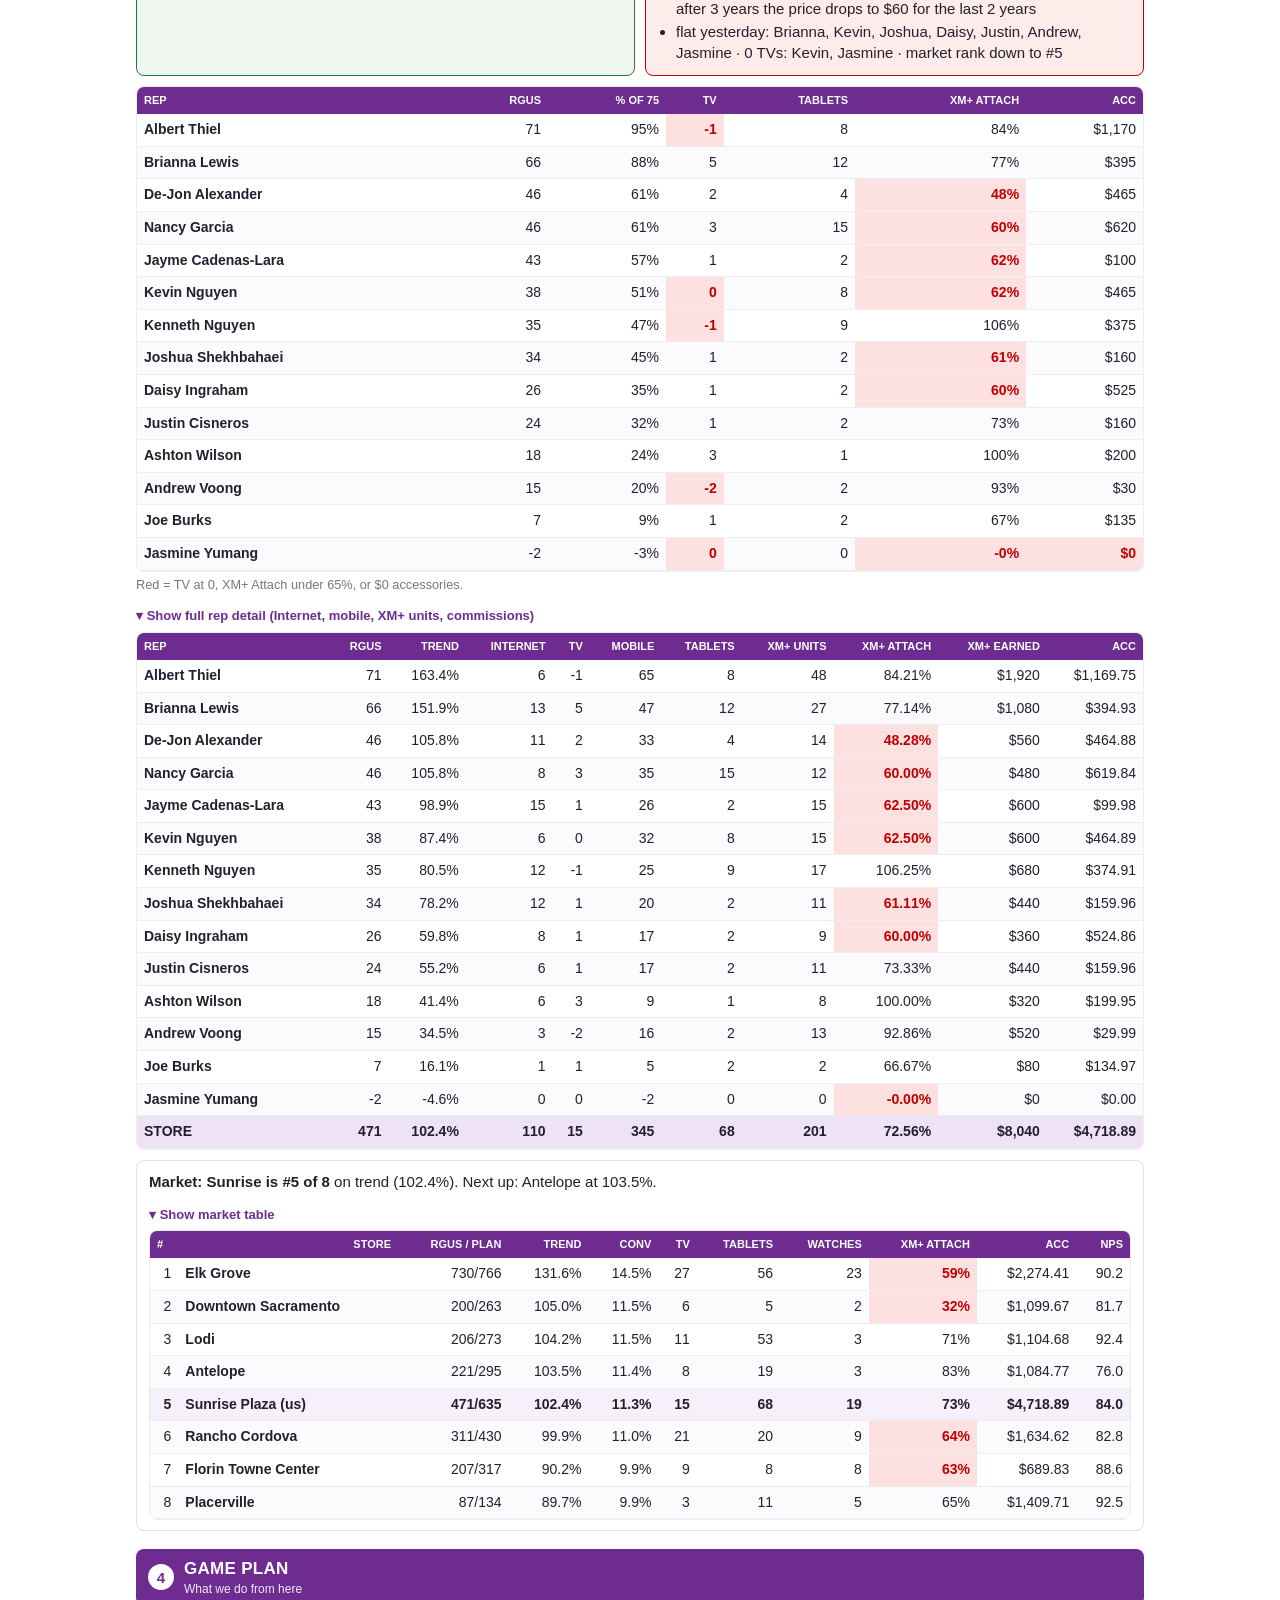
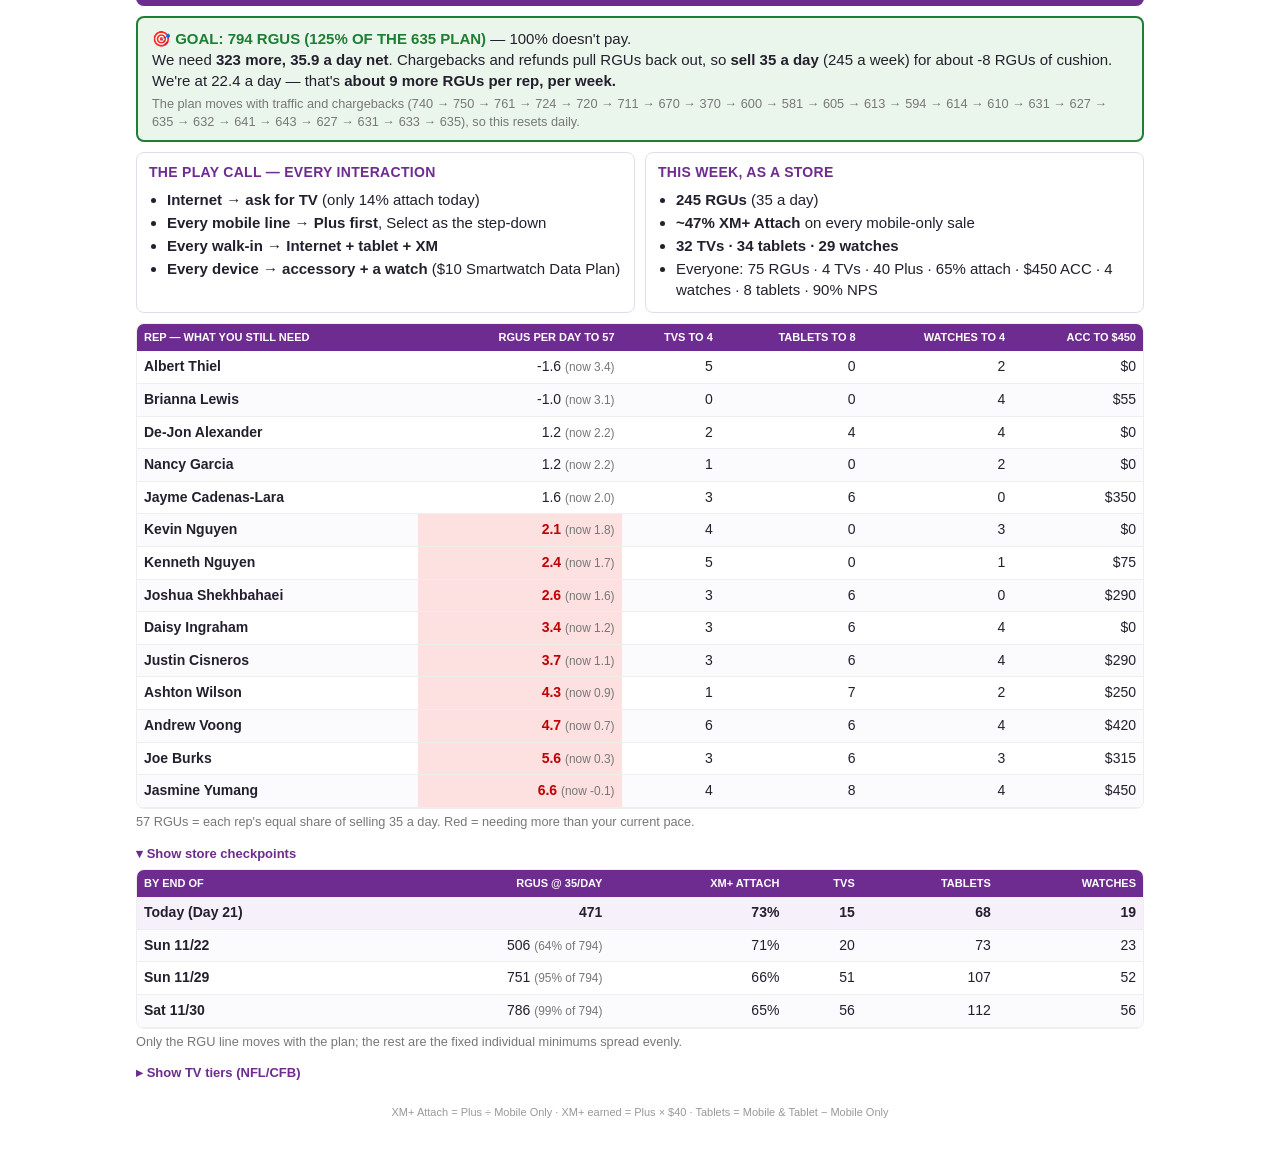
==== commit 34d4fadb: "Day 21 live board (Nov 21 data) Co-Authored-By: Claude Sonnet 5.5 <noreply@anthropic.com> Claude-Ses" ====
--- a/index.html
+++ b/index.html
@@ -1,6 +1,6 @@
 <!DOCTYPE html>
     <html lang="en"><head><meta charset="UTF-8"><meta name="viewport" content="width=device-width, initial-scale=1">
-    <title>Daily Huddle Board — Bridge Xfinity #59010 — November 20, 2026 (MTD 11/1-11/20)</title>
+    <title>Daily Huddle Board — Bridge Xfinity #59010 — November 21, 2026 (MTD 11/1-11/21)</title>
     <style>
     :root{--p:#6E2C91;--pl:#F5F0FA;--bd:#E3DCEC;--g:#1E7E34;--r:#C00000;--a:#B8720C;--t:#241F2E;--mut:#777}
     *{box-sizing:border-box} body{margin:0;font-family:'Segoe UI',Arial,sans-serif;color:var(--t);background:#fff;font-size:15px;line-height:1.4;-webkit-print-color-adjust:exact;print-color-adjust:exact}
@@ -42,8 +42,8 @@
     @page{size:11in 8.5in landscape;margin:.3in}
     @media print{body{font-size:11px} nav{display:none} .wrap{max-width:none;padding:0} .sec{break-after:page;margin-top:0} .sec:last-of-type{break-after:auto} table{font-size:10.5px} .tile .v{font-size:20px} th{font-size:9px} td{padding:3px 6px} summary{display:none} details:not([open]){display:none} #ops{break-after:auto} #nps{break-after:page} .card{break-inside:avoid}}
     </style></head><body><div class="wrap">
-    <header><div><h1>Daily Huddle Board</h1><div class="s">Bridge Xfinity Store #59010 — Sunrise Plaza</div></div><div class="d">November 20, 2026 (MTD 11/1-11/20)<small>Day 20 of 30 · 10 days left</small></div></header>
-    <div class="goalbar">🎯 GOAL: 125% OF PLAN = 792 RGUs &nbsp;·&nbsp; we're at 449 &nbsp;·&nbsp; sell 35 a day to cover chargebacks &amp; refunds</div>
+    <header><div><h1>Daily Huddle Board</h1><div class="s">Bridge Xfinity Store #59010 — Sunrise Plaza</div></div><div class="d">November 21, 2026 (MTD 11/1-11/21)<small>Day 21 of 30 · 9 days left</small></div></header>
+    <div class="goalbar">🎯 GOAL: 125% OF PLAN = 794 RGUs &nbsp;·&nbsp; we're at 471 &nbsp;·&nbsp; sell 35 a day to cover chargebacks &amp; refunds</div>
     <nav><a href="#ops">① Operations</a><a href="#nps">② NPS</a><a href="#results">③ Results</a><a href="#plan">④ Game Plan</a></nav>
 
     <section class="sec" id="ops"><div class="band"><span class="n">1</span><div><b>Operations &amp; Updates</b><span class="sub">Start here</span></div></div>
@@ -63,30 +63,30 @@
     <div class="mut" style="margin-top:8px">BMOR standards: inventory counts solid · overtime ≤2% · zero Disco/Reco · No Usage under 10%</div></section>
 
     <section class="sec" id="nps"><div class="band"><span class="n">2</span><div><b>NPS</b><span class="sub">How customers rate us</span></div></div>
-    <div class="nps"><div class="big" style="color:var(--r)">83.0<small>MTD · goal 90</small></div>
-    <div style="flex:1;min-width:240px"><b>Still under our 90 goal.</b> 135 responses this month. <b>Ask every customer for the survey</b> and set the expectation of a 9–10 experience before they leave. <br><a href="nps/"><b>Open the NPS Focus page →</b></a></div></div></section>
+    <div class="nps"><div class="big" style="color:var(--r)">84.0<small>MTD · goal 90</small></div>
+    <div style="flex:1;min-width:240px"><b>Still under our 90 goal.</b> 144 responses this month. <b>Ask every customer for the survey</b> and set the expectation of a 9–10 experience before they leave. <br><a href="nps/"><b>Open the NPS Focus page →</b></a></div></div></section>
 
-    <section class="sec" id="results"><div class="band"><span class="n">3</span><div><b>Results</b><span class="sub">Where we are after Day 20</span></div></div>
+    <section class="sec" id="results"><div class="band"><span class="n">3</span><div><b>Results</b><span class="sub">Where we are after Day 21</span></div></div>
     <div class="tiles">
-    <div class="tile"><div class="l">RGUs MTD</div><div class="v">449</div><div class="x">70.9% of 633 plan</div></div>
-    <div class="tile"><div class="l">Goal (125%)</div><div class="v red">343</div><div class="x">to go · 34.3/day net</div></div>
+    <div class="tile"><div class="l">RGUs MTD</div><div class="v">471</div><div class="x">74.2% of 635 plan</div></div>
+    <div class="tile"><div class="l">Goal (125%)</div><div class="v red">323</div><div class="x">to go · 35.9/day net</div></div>
     <div class="tile"><div class="l">Pace</div><div class="v">22.4/day</div><div class="x">need 35 · +12.6 more</div></div>
-    <div class="tile"><div class="l">XM+ Attach</div><div class="v">73%</div><div class="x">goal 65% · 193 Plus units</div></div></div>
-    <div class="two"><div class="card green"><h3>🏆 Wins</h3><ul><li><b>Store +42 RGUs yesterday</b> (407 → 449)</li><li><b>Kenneth +8</b> · Albert +7 · Nancy +6</li><li>TV minimum (4) hit: Brianna</li><li>Sunrise leads the market in tablets, accessories</li></ul></div>
-    <div class="card alert"><h3>👀 Focus</h3><ul><li><b>California ask: 60 RGUs this month is the minimum</b> to stay on the team (60 is the floor, not max pay) · behind the 60 pace: Kevin (38), Jayme (38), Joshua (34), Kenneth (34), Daisy (26), Justin (24), Ashton (16), Andrew (15), Joe (6), Jasmine (-2)</li><li><b>NPS 83.0</b> — under our 90 goal (135 responses)</li><li><b>XM+ Attach 73%</b> — goal 65% · above 65%: Brianna, Albert, Kenneth, Justin, Ashton, Andrew, Joe</li><li><b>Push tablets — PLAY CALL:</b> GIG Speed 5-year $60.00 + tablet $29 = <b>$90/mo bundle</b>. Better than Every Day Pricing · 5-year deal · after 3 years the price drops to $60 for the last 2 years</li><li>flat yesterday: Brianna, Kevin, Justin, Andrew, Jasmine · 0 TVs: Kevin, Jasmine · market rank up to #4</li></ul></div></div>
-    <div class="tw"><table><thead><tr><th>Rep</th><th>RGUs</th><th>% of 75</th><th>TV</th><th>Tablets</th><th>XM+ Attach</th><th>ACC</th></tr></thead><tbody><tr><td class="nm">Brianna Lewis</td><td>66</td><td>88%</td><td>5</td><td>12</td><td>77%</td><td>$395</td></tr><tr><td class="nm">Albert Thiel</td><td>66</td><td>88%</td><td class="bad">-1</td><td>7</td><td>83%</td><td>$1,070</td></tr><tr><td class="nm">De-Jon Alexander</td><td>42</td><td>56%</td><td>2</td><td>3</td><td class="bad">52%</td><td>$465</td></tr><tr><td class="nm">Nancy Garcia</td><td>42</td><td>56%</td><td>3</td><td>14</td><td class="bad">59%</td><td>$365</td></tr><tr><td class="nm">Kevin Nguyen</td><td>38</td><td>51%</td><td class="bad">0</td><td>8</td><td class="bad">62%</td><td>$465</td></tr><tr><td class="nm">Jayme Cadenas-Lara</td><td>38</td><td>51%</td><td>1</td><td>1</td><td class="bad">62%</td><td>$100</td></tr><tr><td class="nm">Joshua Shekhbahaei</td><td>34</td><td>45%</td><td>1</td><td>2</td><td class="bad">61%</td><td>$160</td></tr><tr><td class="nm">Kenneth Nguyen</td><td>34</td><td>45%</td><td class="bad">-2</td><td>9</td><td>106%</td><td>$375</td></tr><tr><td class="nm">Daisy Ingraham</td><td>26</td><td>35%</td><td>1</td><td>2</td><td class="bad">60%</td><td>$525</td></tr><tr><td class="nm">Justin Cisneros</td><td>24</td><td>32%</td><td>1</td><td>2</td><td>73%</td><td>$160</td></tr><tr><td class="nm">Ashton Wilson</td><td>16</td><td>21%</td><td>3</td><td>1</td><td>100%</td><td>$200</td></tr><tr><td class="nm">Andrew Voong</td><td>15</td><td>20%</td><td class="bad">-2</td><td>2</td><td>93%</td><td>$30</td></tr><tr><td class="nm">Joe Burks</td><td>6</td><td>8%</td><td>1</td><td>1</td><td>67%</td><td>$135</td></tr><tr><td class="nm">Jasmine Yumang</td><td>-2</td><td>-3%</td><td class="bad">0</td><td>0</td><td class="bad">-0%</td><td class="bad">$0</td></tr></tbody></table></div>
+    <div class="tile"><div class="l">XM+ Attach</div><div class="v">73%</div><div class="x">goal 65% · 201 Plus units</div></div></div>
+    <div class="two"><div class="card green"><h3>🏆 Wins</h3><ul><li><b>Store +22 RGUs yesterday</b> (449 → 471)</li><li><b>Jayme +5</b> · Albert +5 · Nancy +4</li><li>TV minimum (4) hit: Brianna</li><li>Sunrise leads the market in tablets, accessories</li></ul></div>
+    <div class="card alert"><h3>👀 Focus</h3><ul><li><b>California ask: 60 RGUs this month is the minimum</b> to stay on the team (60 is the floor, not max pay) · behind the 60 pace: Jayme (43), Kevin (38), Kenneth (35), Joshua (34), Daisy (26), Justin (24), Ashton (18), Andrew (15), Joe (7), Jasmine (-2)</li><li><b>NPS 84.0</b> — under our 90 goal (144 responses)</li><li><b>XM+ Attach 73%</b> — goal 65% · above 65%: Albert, Brianna, Kenneth, Justin, Ashton, Andrew, Joe</li><li><b>Push tablets — PLAY CALL:</b> GIG Speed 5-year $60.00 + tablet $29 = <b>$90/mo bundle</b>. Better than Every Day Pricing · 5-year deal · after 3 years the price drops to $60 for the last 2 years</li><li>flat yesterday: Brianna, Kevin, Joshua, Daisy, Justin, Andrew, Jasmine · 0 TVs: Kevin, Jasmine · market rank down to #5</li></ul></div></div>
+    <div class="tw"><table><thead><tr><th>Rep</th><th>RGUs</th><th>% of 75</th><th>TV</th><th>Tablets</th><th>XM+ Attach</th><th>ACC</th></tr></thead><tbody><tr><td class="nm">Albert Thiel</td><td>71</td><td>95%</td><td class="bad">-1</td><td>8</td><td>84%</td><td>$1,170</td></tr><tr><td class="nm">Brianna Lewis</td><td>66</td><td>88%</td><td>5</td><td>12</td><td>77%</td><td>$395</td></tr><tr><td class="nm">De-Jon Alexander</td><td>46</td><td>61%</td><td>2</td><td>4</td><td class="bad">48%</td><td>$465</td></tr><tr><td class="nm">Nancy Garcia</td><td>46</td><td>61%</td><td>3</td><td>15</td><td class="bad">60%</td><td>$620</td></tr><tr><td class="nm">Jayme Cadenas-Lara</td><td>43</td><td>57%</td><td>1</td><td>2</td><td class="bad">62%</td><td>$100</td></tr><tr><td class="nm">Kevin Nguyen</td><td>38</td><td>51%</td><td class="bad">0</td><td>8</td><td class="bad">62%</td><td>$465</td></tr><tr><td class="nm">Kenneth Nguyen</td><td>35</td><td>47%</td><td class="bad">-1</td><td>9</td><td>106%</td><td>$375</td></tr><tr><td class="nm">Joshua Shekhbahaei</td><td>34</td><td>45%</td><td>1</td><td>2</td><td class="bad">61%</td><td>$160</td></tr><tr><td class="nm">Daisy Ingraham</td><td>26</td><td>35%</td><td>1</td><td>2</td><td class="bad">60%</td><td>$525</td></tr><tr><td class="nm">Justin Cisneros</td><td>24</td><td>32%</td><td>1</td><td>2</td><td>73%</td><td>$160</td></tr><tr><td class="nm">Ashton Wilson</td><td>18</td><td>24%</td><td>3</td><td>1</td><td>100%</td><td>$200</td></tr><tr><td class="nm">Andrew Voong</td><td>15</td><td>20%</td><td class="bad">-2</td><td>2</td><td>93%</td><td>$30</td></tr><tr><td class="nm">Joe Burks</td><td>7</td><td>9%</td><td>1</td><td>2</td><td>67%</td><td>$135</td></tr><tr><td class="nm">Jasmine Yumang</td><td>-2</td><td>-3%</td><td class="bad">0</td><td>0</td><td class="bad">-0%</td><td class="bad">$0</td></tr></tbody></table></div>
     <div class="mut" style="margin-top:4px">Red = TV at 0, XM+ Attach under 65%, or $0 accessories.</div>
-    <details open><summary>Show full rep detail (Internet, mobile, XM+ units, commissions)</summary><div class="tw"><table class="nowrap"><thead><tr><th>Rep</th><th>RGUs</th><th>Trend</th><th>Internet</th><th>TV</th><th>Mobile</th><th>Tablets</th><th>XM+ units</th><th>XM+ attach</th><th>XM+ earned</th><th>ACC</th></tr></thead><tbody><tr><td class="nm">Brianna Lewis</td><td>66</td><td>159.6%</td><td>13</td><td>5</td><td>47</td><td>12</td><td>27</td><td>77.14%</td><td>$1,080</td><td>$394.93</td></tr><tr><td class="nm">Albert Thiel</td><td>66</td><td>159.6%</td><td>5</td><td>-1</td><td>61</td><td>7</td><td>45</td><td>83.33%</td><td>$1,800</td><td>$1,069.77</td></tr><tr><td class="nm">De-Jon Alexander</td><td>42</td><td>101.5%</td><td>10</td><td>2</td><td>30</td><td>3</td><td>14</td><td class="bad">51.85%</td><td>$560</td><td>$464.88</td></tr><tr><td class="nm">Nancy Garcia</td><td>42</td><td>101.5%</td><td>8</td><td>3</td><td>31</td><td>14</td><td>10</td><td class="bad">58.82%</td><td>$400</td><td>$364.90</td></tr><tr><td class="nm">Kevin Nguyen</td><td>38</td><td>91.9%</td><td>6</td><td>0</td><td>32</td><td>8</td><td>15</td><td class="bad">62.50%</td><td>$600</td><td>$464.89</td></tr><tr><td class="nm">Jayme Cadenas-Lara</td><td>38</td><td>91.9%</td><td>14</td><td>1</td><td>22</td><td>1</td><td>13</td><td class="bad">61.90%</td><td>$520</td><td>$99.98</td></tr><tr><td class="nm">Joshua Shekhbahaei</td><td>34</td><td>82.2%</td><td>12</td><td>1</td><td>20</td><td>2</td><td>11</td><td class="bad">61.11%</td><td>$440</td><td>$159.96</td></tr><tr><td class="nm">Kenneth Nguyen</td><td>34</td><td>82.2%</td><td>12</td><td>-2</td><td>25</td><td>9</td><td>17</td><td>106.25%</td><td>$680</td><td>$374.91</td></tr><tr><td class="nm">Daisy Ingraham</td><td>26</td><td>62.9%</td><td>8</td><td>1</td><td>17</td><td>2</td><td>9</td><td class="bad">60.00%</td><td>$360</td><td>$524.86</td></tr><tr><td class="nm">Justin Cisneros</td><td>24</td><td>58.0%</td><td>6</td><td>1</td><td>17</td><td>2</td><td>11</td><td>73.33%</td><td>$440</td><td>$159.96</td></tr><tr><td class="nm">Ashton Wilson</td><td>16</td><td>38.7%</td><td>5</td><td>3</td><td>8</td><td>1</td><td>7</td><td>100.00%</td><td>$280</td><td>$199.95</td></tr><tr><td class="nm">Andrew Voong</td><td>15</td><td>36.3%</td><td>3</td><td>-2</td><td>16</td><td>2</td><td>13</td><td>92.86%</td><td>$520</td><td>$29.99</td></tr><tr><td class="nm">Joe Burks</td><td>6</td><td>14.5%</td><td>1</td><td>1</td><td>4</td><td>1</td><td>2</td><td>66.67%</td><td>$80</td><td>$134.97</td></tr><tr><td class="nm">Jasmine Yumang</td><td>-2</td><td>-4.8%</td><td>0</td><td>0</td><td>-2</td><td>0</td><td>0</td><td class="bad">-0.00%</td><td>$0</td><td>$0.00</td></tr><tr class="tot"><td class="nm">STORE</td><td>449</td><td>102.9%</td><td>106</td><td>14</td><td>328</td><td>63</td><td>193</td><td>72.83%</td><td>$7,720</td><td>$4,363.97</td></tr></tbody></table></div></details>
-    <div class="card" style="margin-top:10px"><b>Market: Sunrise is #4 of 8</b> on trend (102.9%). Next up: Downtown Sacramento at 105.2%.
-    <details open><summary>Show market table</summary><div class="tw"><table class="nowrap"><thead><tr><th>#</th><th>Store</th><th>RGUs / plan</th><th>Trend</th><th>Conv</th><th>TV</th><th>Tablets</th><th>Watches</th><th>XM+ attach</th><th>ACC</th><th>NPS</th></tr></thead><tbody><tr><td>1</td><td class="nm">Elk Grove</td><td>682/757</td><td>130.6%</td><td>14.4%</td><td>25</td><td>53</td><td>22</td><td class="bad">59%</td><td>$2,114.45</td><td>90.8</td></tr><tr><td>2</td><td class="nm">Lodi</td><td>198/270</td><td>106.3%</td><td>11.7%</td><td>10</td><td>52</td><td>3</td><td>72%</td><td>$854.74</td><td>92.1</td></tr><tr><td>3</td><td class="nm">Downtown Sacramento</td><td>190/262</td><td>105.2%</td><td>11.6%</td><td>6</td><td>4</td><td>2</td><td class="bad">33%</td><td>$1,059.68</td><td>80.5</td></tr><tr class="me"><td>4</td><td class="nm">Sunrise Plaza (us)</td><td>449/633</td><td>102.9%</td><td>11.3%</td><td>14</td><td>63</td><td>15</td><td>73%</td><td>$4,363.97</td><td>83.0</td></tr><tr><td>5</td><td class="nm">Antelope</td><td>211/299</td><td>102.3%</td><td>11.3%</td><td>8</td><td>18</td><td>3</td><td>83%</td><td>$1,084.77</td><td>74.3</td></tr><tr><td>6</td><td class="nm">Rancho Cordova</td><td>283/422</td><td>97.2%</td><td>10.7%</td><td>19</td><td>17</td><td>7</td><td>65%</td><td>$1,634.62</td><td>83.1</td></tr><tr><td>7</td><td class="nm">Florin Towne Center</td><td>186/315</td><td>85.6%</td><td>9.4%</td><td>8</td><td>6</td><td>7</td><td>68%</td><td>$499.87</td><td>87.7</td></tr><tr><td>8</td><td class="nm">Placerville</td><td>79/137</td><td>83.6%</td><td>9.2%</td><td>3</td><td>8</td><td>5</td><td class="bad">62%</td><td>$1,184.75</td><td>92.3</td></tr></tbody></table></div></details></div></section>
+    <details open><summary>Show full rep detail (Internet, mobile, XM+ units, commissions)</summary><div class="tw"><table class="nowrap"><thead><tr><th>Rep</th><th>RGUs</th><th>Trend</th><th>Internet</th><th>TV</th><th>Mobile</th><th>Tablets</th><th>XM+ units</th><th>XM+ attach</th><th>XM+ earned</th><th>ACC</th></tr></thead><tbody><tr><td class="nm">Albert Thiel</td><td>71</td><td>163.4%</td><td>6</td><td>-1</td><td>65</td><td>8</td><td>48</td><td>84.21%</td><td>$1,920</td><td>$1,169.75</td></tr><tr><td class="nm">Brianna Lewis</td><td>66</td><td>151.9%</td><td>13</td><td>5</td><td>47</td><td>12</td><td>27</td><td>77.14%</td><td>$1,080</td><td>$394.93</td></tr><tr><td class="nm">De-Jon Alexander</td><td>46</td><td>105.8%</td><td>11</td><td>2</td><td>33</td><td>4</td><td>14</td><td class="bad">48.28%</td><td>$560</td><td>$464.88</td></tr><tr><td class="nm">Nancy Garcia</td><td>46</td><td>105.8%</td><td>8</td><td>3</td><td>35</td><td>15</td><td>12</td><td class="bad">60.00%</td><td>$480</td><td>$619.84</td></tr><tr><td class="nm">Jayme Cadenas-Lara</td><td>43</td><td>98.9%</td><td>15</td><td>1</td><td>26</td><td>2</td><td>15</td><td class="bad">62.50%</td><td>$600</td><td>$99.98</td></tr><tr><td class="nm">Kevin Nguyen</td><td>38</td><td>87.4%</td><td>6</td><td>0</td><td>32</td><td>8</td><td>15</td><td class="bad">62.50%</td><td>$600</td><td>$464.89</td></tr><tr><td class="nm">Kenneth Nguyen</td><td>35</td><td>80.5%</td><td>12</td><td>-1</td><td>25</td><td>9</td><td>17</td><td>106.25%</td><td>$680</td><td>$374.91</td></tr><tr><td class="nm">Joshua Shekhbahaei</td><td>34</td><td>78.2%</td><td>12</td><td>1</td><td>20</td><td>2</td><td>11</td><td class="bad">61.11%</td><td>$440</td><td>$159.96</td></tr><tr><td class="nm">Daisy Ingraham</td><td>26</td><td>59.8%</td><td>8</td><td>1</td><td>17</td><td>2</td><td>9</td><td class="bad">60.00%</td><td>$360</td><td>$524.86</td></tr><tr><td class="nm">Justin Cisneros</td><td>24</td><td>55.2%</td><td>6</td><td>1</td><td>17</td><td>2</td><td>11</td><td>73.33%</td><td>$440</td><td>$159.96</td></tr><tr><td class="nm">Ashton Wilson</td><td>18</td><td>41.4%</td><td>6</td><td>3</td><td>9</td><td>1</td><td>8</td><td>100.00%</td><td>$320</td><td>$199.95</td></tr><tr><td class="nm">Andrew Voong</td><td>15</td><td>34.5%</td><td>3</td><td>-2</td><td>16</td><td>2</td><td>13</td><td>92.86%</td><td>$520</td><td>$29.99</td></tr><tr><td class="nm">Joe Burks</td><td>7</td><td>16.1%</td><td>1</td><td>1</td><td>5</td><td>2</td><td>2</td><td>66.67%</td><td>$80</td><td>$134.97</td></tr><tr><td class="nm">Jasmine Yumang</td><td>-2</td><td>-4.6%</td><td>0</td><td>0</td><td>-2</td><td>0</td><td>0</td><td class="bad">-0.00%</td><td>$0</td><td>$0.00</td></tr><tr class="tot"><td class="nm">STORE</td><td>471</td><td>102.4%</td><td>110</td><td>15</td><td>345</td><td>68</td><td>201</td><td>72.56%</td><td>$8,040</td><td>$4,718.89</td></tr></tbody></table></div></details>
+    <div class="card" style="margin-top:10px"><b>Market: Sunrise is #5 of 8</b> on trend (102.4%). Next up: Antelope at 103.5%.
+    <details open><summary>Show market table</summary><div class="tw"><table class="nowrap"><thead><tr><th>#</th><th>Store</th><th>RGUs / plan</th><th>Trend</th><th>Conv</th><th>TV</th><th>Tablets</th><th>Watches</th><th>XM+ attach</th><th>ACC</th><th>NPS</th></tr></thead><tbody><tr><td>1</td><td class="nm">Elk Grove</td><td>730/766</td><td>131.6%</td><td>14.5%</td><td>27</td><td>56</td><td>23</td><td class="bad">59%</td><td>$2,274.41</td><td>90.2</td></tr><tr><td>2</td><td class="nm">Downtown Sacramento</td><td>200/263</td><td>105.0%</td><td>11.5%</td><td>6</td><td>5</td><td>2</td><td class="bad">32%</td><td>$1,099.67</td><td>81.7</td></tr><tr><td>3</td><td class="nm">Lodi</td><td>206/273</td><td>104.2%</td><td>11.5%</td><td>11</td><td>53</td><td>3</td><td>71%</td><td>$1,104.68</td><td>92.4</td></tr><tr><td>4</td><td class="nm">Antelope</td><td>221/295</td><td>103.5%</td><td>11.4%</td><td>8</td><td>19</td><td>3</td><td>83%</td><td>$1,084.77</td><td>76.0</td></tr><tr class="me"><td>5</td><td class="nm">Sunrise Plaza (us)</td><td>471/635</td><td>102.4%</td><td>11.3%</td><td>15</td><td>68</td><td>19</td><td>73%</td><td>$4,718.89</td><td>84.0</td></tr><tr><td>6</td><td class="nm">Rancho Cordova</td><td>311/430</td><td>99.9%</td><td>11.0%</td><td>21</td><td>20</td><td>9</td><td class="bad">64%</td><td>$1,634.62</td><td>82.8</td></tr><tr><td>7</td><td class="nm">Florin Towne Center</td><td>207/317</td><td>90.2%</td><td>9.9%</td><td>9</td><td>8</td><td>8</td><td class="bad">63%</td><td>$689.83</td><td>88.6</td></tr><tr><td>8</td><td class="nm">Placerville</td><td>87/134</td><td>89.7%</td><td>9.9%</td><td>3</td><td>11</td><td>5</td><td>65%</td><td>$1,409.71</td><td>92.5</td></tr></tbody></table></div></details></div></section>
 
     <section class="sec" id="plan"><div class="band"><span class="n">4</span><div><b>Game Plan</b><span class="sub">What we do from here</span></div></div>
-    <div class="goalbox"><b class="t">🎯 Goal: 792 RGUs (125% of the 633 plan)</b> — 100% doesn't pay.<br>We need <b>343 more, 34.3 a day net</b>. Chargebacks and refunds pull RGUs back out, so <b>sell 35 a day</b> (245 a week) for about 7 RGUs of cushion. We're at 22.4 a day — that's <b>about 8 more RGUs per rep, per week.</b><div class="mut" style="margin-top:4px">The plan moves with traffic and chargebacks (740 → 750 → 761 → 724 → 720 → 711 → 670 → 370 → 600 → 581 → 605 → 613 → 594 → 614 → 610 → 631 → 627 → 635 → 632 → 641 → 643 → 627 → 631 → 633), so this resets daily.</div></div>
-    <div class="two"><div class="card"><h3>The play call — every interaction</h3><ul><li><b>Internet → ask for TV</b> (only 13% attach today)</li><li><b>Every mobile line → Plus first</b>, Select as the step-down</li><li><b>Every walk-in → Internet + tablet + XM</b></li><li><b>Every device → accessory + a watch</b> ($10 Smartwatch Data Plan)</li></ul></div>
-    <div class="card"><h3>This week, as a store</h3><ul><li><b>245 RGUs</b> (35 a day)</li><li><b>~49% XM+ Attach</b> on every mobile-only sale</li><li><b>29 TVs · 34 tablets · 29 watches</b></li><li>Everyone: 75 RGUs · 4 TVs · 40 Plus · 65% attach · $450 ACC · 4 watches · 8 tablets · 90% NPS</li></ul></div></div>
-    <div class="tw"><table><thead><tr><th>Rep — what you still need</th><th>RGUs per day to 58</th><th>TVs to 4</th><th>Tablets to 8</th><th>Watches to 4</th><th>ACC to $450</th></tr></thead><tbody><tr><td class="nm">Brianna Lewis</td><td>-0.8 <span class="mut">(now 3.3)</span></td><td>0</td><td>0</td><td>4</td><td>$55</td></tr><tr><td class="nm">Albert Thiel</td><td>-0.8 <span class="mut">(now 3.3)</span></td><td>5</td><td>1</td><td>3</td><td>$0</td></tr><tr><td class="nm">De-Jon Alexander</td><td>1.6 <span class="mut">(now 2.1)</span></td><td>2</td><td>5</td><td>4</td><td>$0</td></tr><tr><td class="nm">Nancy Garcia</td><td>1.6 <span class="mut">(now 2.1)</span></td><td>1</td><td>0</td><td>2</td><td>$85</td></tr><tr><td class="nm">Kevin Nguyen</td><td class="bad">2.0 <span class="mut">(now 1.9)</span></td><td>4</td><td>0</td><td>3</td><td>$0</td></tr><tr><td class="nm">Jayme Cadenas-Lara</td><td class="bad">2.0 <span class="mut">(now 1.9)</span></td><td>3</td><td>7</td><td>2</td><td>$350</td></tr><tr><td class="nm">Joshua Shekhbahaei</td><td class="bad">2.4 <span class="mut">(now 1.7)</span></td><td>3</td><td>6</td><td>0</td><td>$290</td></tr><tr><td class="nm">Kenneth Nguyen</td><td class="bad">2.4 <span class="mut">(now 1.7)</span></td><td>6</td><td>0</td><td>1</td><td>$75</td></tr><tr><td class="nm">Daisy Ingraham</td><td class="bad">3.2 <span class="mut">(now 1.3)</span></td><td>3</td><td>6</td><td>4</td><td>$0</td></tr><tr><td class="nm">Justin Cisneros</td><td class="bad">3.4 <span class="mut">(now 1.2)</span></td><td>3</td><td>6</td><td>4</td><td>$290</td></tr><tr><td class="nm">Ashton Wilson</td><td class="bad">4.2 <span class="mut">(now 0.8)</span></td><td>1</td><td>7</td><td>3</td><td>$250</td></tr><tr><td class="nm">Andrew Voong</td><td class="bad">4.3 <span class="mut">(now 0.8)</span></td><td>6</td><td>6</td><td>4</td><td>$420</td></tr><tr><td class="nm">Joe Burks</td><td class="bad">5.2 <span class="mut">(now 0.3)</span></td><td>3</td><td>7</td><td>3</td><td>$315</td></tr><tr><td class="nm">Jasmine Yumang</td><td class="bad">6.0 <span class="mut">(now -0.1)</span></td><td>4</td><td>8</td><td>4</td><td>$450</td></tr></tbody></table></div>
-    <div class="mut" style="margin-top:4px">58 RGUs = each rep's equal share of selling 35 a day. Red = needing more than your current pace.</div>
-    <details open><summary>Show store checkpoints</summary><div class="tw"><table class="nowrap"><thead><tr><th>By end of</th><th>RGUs @ 35/day</th><th>XM+ attach</th><th>TVs</th><th>Tablets</th><th>Watches</th></tr></thead><tbody><tr class="me"><td class="nm">Today (Day 20)</td><td>449</td><td>73%</td><td>14</td><td>63</td><td>15</td></tr><tr><td class="nm">Sun 11/22</td><td>519 <span class="mut">(66% of 792)</span></td><td>71%</td><td>22</td><td>73</td><td>23</td></tr><tr><td class="nm">Sun 11/29</td><td>764 <span class="mut">(96% of 792)</span></td><td>66%</td><td>52</td><td>107</td><td>52</td></tr><tr><td class="nm">Sat 11/30</td><td>799 <span class="mut">(101% of 792)</span></td><td>65%</td><td>56</td><td>112</td><td>56</td></tr></tbody></table></div><div class="mut" style="margin-top:4px">Only the RGU line moves with the plan; the rest are the fixed individual minimums spread evenly.</div></details>
+    <div class="goalbox"><b class="t">🎯 Goal: 794 RGUs (125% of the 635 plan)</b> — 100% doesn't pay.<br>We need <b>323 more, 35.9 a day net</b>. Chargebacks and refunds pull RGUs back out, so <b>sell 35 a day</b> (245 a week) for about -8 RGUs of cushion. We're at 22.4 a day — that's <b>about 9 more RGUs per rep, per week.</b><div class="mut" style="margin-top:4px">The plan moves with traffic and chargebacks (740 → 750 → 761 → 724 → 720 → 711 → 670 → 370 → 600 → 581 → 605 → 613 → 594 → 614 → 610 → 631 → 627 → 635 → 632 → 641 → 643 → 627 → 631 → 633 → 635), so this resets daily.</div></div>
+    <div class="two"><div class="card"><h3>The play call — every interaction</h3><ul><li><b>Internet → ask for TV</b> (only 14% attach today)</li><li><b>Every mobile line → Plus first</b>, Select as the step-down</li><li><b>Every walk-in → Internet + tablet + XM</b></li><li><b>Every device → accessory + a watch</b> ($10 Smartwatch Data Plan)</li></ul></div>
+    <div class="card"><h3>This week, as a store</h3><ul><li><b>245 RGUs</b> (35 a day)</li><li><b>~47% XM+ Attach</b> on every mobile-only sale</li><li><b>32 TVs · 34 tablets · 29 watches</b></li><li>Everyone: 75 RGUs · 4 TVs · 40 Plus · 65% attach · $450 ACC · 4 watches · 8 tablets · 90% NPS</li></ul></div></div>
+    <div class="tw"><table><thead><tr><th>Rep — what you still need</th><th>RGUs per day to 57</th><th>TVs to 4</th><th>Tablets to 8</th><th>Watches to 4</th><th>ACC to $450</th></tr></thead><tbody><tr><td class="nm">Albert Thiel</td><td>-1.6 <span class="mut">(now 3.4)</span></td><td>5</td><td>0</td><td>2</td><td>$0</td></tr><tr><td class="nm">Brianna Lewis</td><td>-1.0 <span class="mut">(now 3.1)</span></td><td>0</td><td>0</td><td>4</td><td>$55</td></tr><tr><td class="nm">De-Jon Alexander</td><td>1.2 <span class="mut">(now 2.2)</span></td><td>2</td><td>4</td><td>4</td><td>$0</td></tr><tr><td class="nm">Nancy Garcia</td><td>1.2 <span class="mut">(now 2.2)</span></td><td>1</td><td>0</td><td>2</td><td>$0</td></tr><tr><td class="nm">Jayme Cadenas-Lara</td><td>1.6 <span class="mut">(now 2.0)</span></td><td>3</td><td>6</td><td>0</td><td>$350</td></tr><tr><td class="nm">Kevin Nguyen</td><td class="bad">2.1 <span class="mut">(now 1.8)</span></td><td>4</td><td>0</td><td>3</td><td>$0</td></tr><tr><td class="nm">Kenneth Nguyen</td><td class="bad">2.4 <span class="mut">(now 1.7)</span></td><td>5</td><td>0</td><td>1</td><td>$75</td></tr><tr><td class="nm">Joshua Shekhbahaei</td><td class="bad">2.6 <span class="mut">(now 1.6)</span></td><td>3</td><td>6</td><td>0</td><td>$290</td></tr><tr><td class="nm">Daisy Ingraham</td><td class="bad">3.4 <span class="mut">(now 1.2)</span></td><td>3</td><td>6</td><td>4</td><td>$0</td></tr><tr><td class="nm">Justin Cisneros</td><td class="bad">3.7 <span class="mut">(now 1.1)</span></td><td>3</td><td>6</td><td>4</td><td>$290</td></tr><tr><td class="nm">Ashton Wilson</td><td class="bad">4.3 <span class="mut">(now 0.9)</span></td><td>1</td><td>7</td><td>2</td><td>$250</td></tr><tr><td class="nm">Andrew Voong</td><td class="bad">4.7 <span class="mut">(now 0.7)</span></td><td>6</td><td>6</td><td>4</td><td>$420</td></tr><tr><td class="nm">Joe Burks</td><td class="bad">5.6 <span class="mut">(now 0.3)</span></td><td>3</td><td>6</td><td>3</td><td>$315</td></tr><tr><td class="nm">Jasmine Yumang</td><td class="bad">6.6 <span class="mut">(now -0.1)</span></td><td>4</td><td>8</td><td>4</td><td>$450</td></tr></tbody></table></div>
+    <div class="mut" style="margin-top:4px">57 RGUs = each rep's equal share of selling 35 a day. Red = needing more than your current pace.</div>
+    <details open><summary>Show store checkpoints</summary><div class="tw"><table class="nowrap"><thead><tr><th>By end of</th><th>RGUs @ 35/day</th><th>XM+ attach</th><th>TVs</th><th>Tablets</th><th>Watches</th></tr></thead><tbody><tr class="me"><td class="nm">Today (Day 21)</td><td>471</td><td>73%</td><td>15</td><td>68</td><td>19</td></tr><tr><td class="nm">Sun 11/22</td><td>506 <span class="mut">(64% of 794)</span></td><td>71%</td><td>20</td><td>73</td><td>23</td></tr><tr><td class="nm">Sun 11/29</td><td>751 <span class="mut">(95% of 794)</span></td><td>66%</td><td>51</td><td>107</td><td>52</td></tr><tr><td class="nm">Sat 11/30</td><td>786 <span class="mut">(99% of 794)</span></td><td>65%</td><td>56</td><td>112</td><td>56</td></tr></tbody></table></div><div class="mut" style="margin-top:4px">Only the RGU line moves with the plan; the rest are the fixed individual minimums spread evenly.</div></details>
     <details><summary>Show TV tiers (NFL/CFB)</summary><div class="tw"><table><thead><tr><th>Tier</th><th>$/mo</th><th>Key channels</th></tr></thead><tbody><tr><td class="nm">TV Core</td><td>$65</td><td>ABC, CBS, FOX, NBC</td></tr><tr><td class="nm">Sports &amp; News</td><td>$90</td><td>+ESPN/2, FS1/2, conf. networks (in-state), Peacock Premium</td></tr><tr><td class="nm">World Soccer Ticket</td><td>$95</td><td>+Deportes channels, X1 Box</td></tr><tr><td class="nm">TV Premium</td><td>$135</td><td>+NFL Network, ESPNU, ESPNEWS, conf. networks (out-of-state)</td></tr><tr><td class="nm">+ More Sports/Ent</td><td>$9.99</td><td>BTN (out-of-state), NFL RedZone</td></tr></tbody></table></div></details></section>
     <div class="foot">XM+ Attach = Plus ÷ Mobile Only · XM+ earned = Plus × $40 · Tablets = Mobile &amp; Tablet − Mobile Only</div>
     </div>
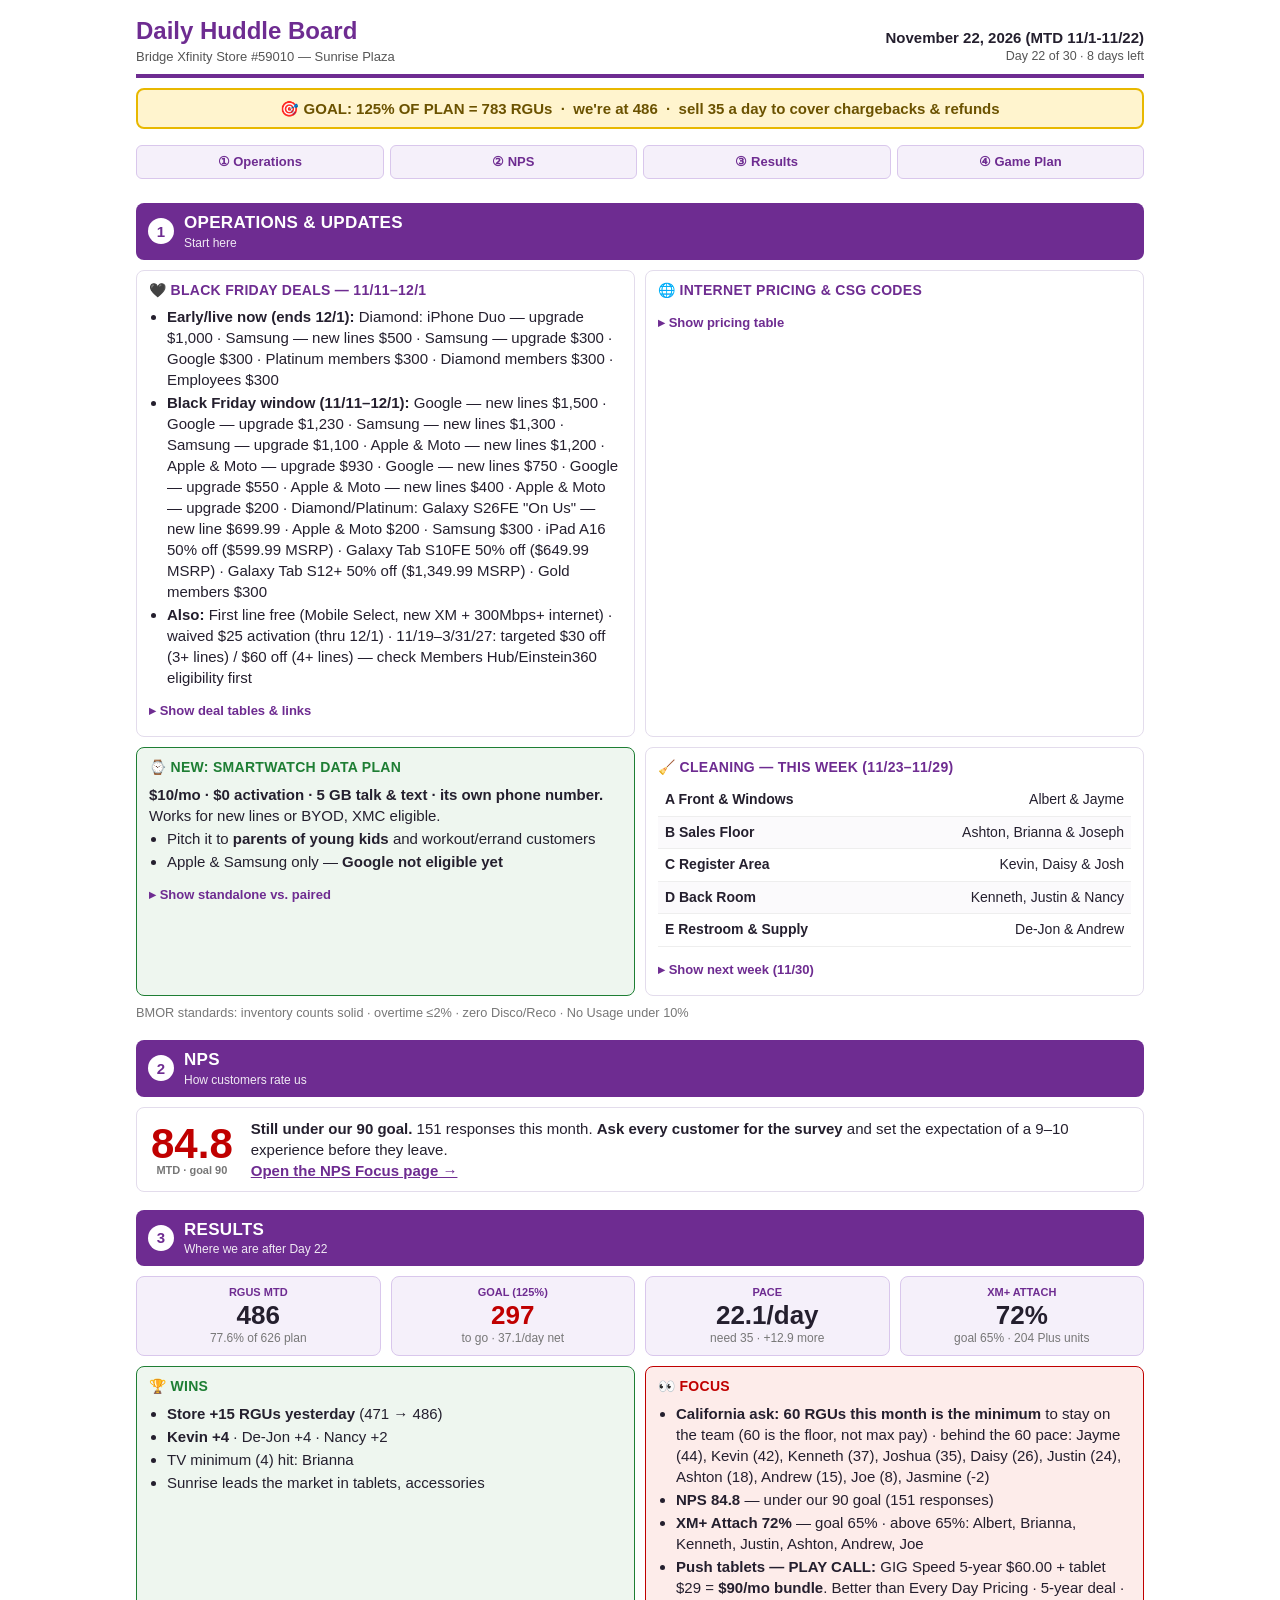
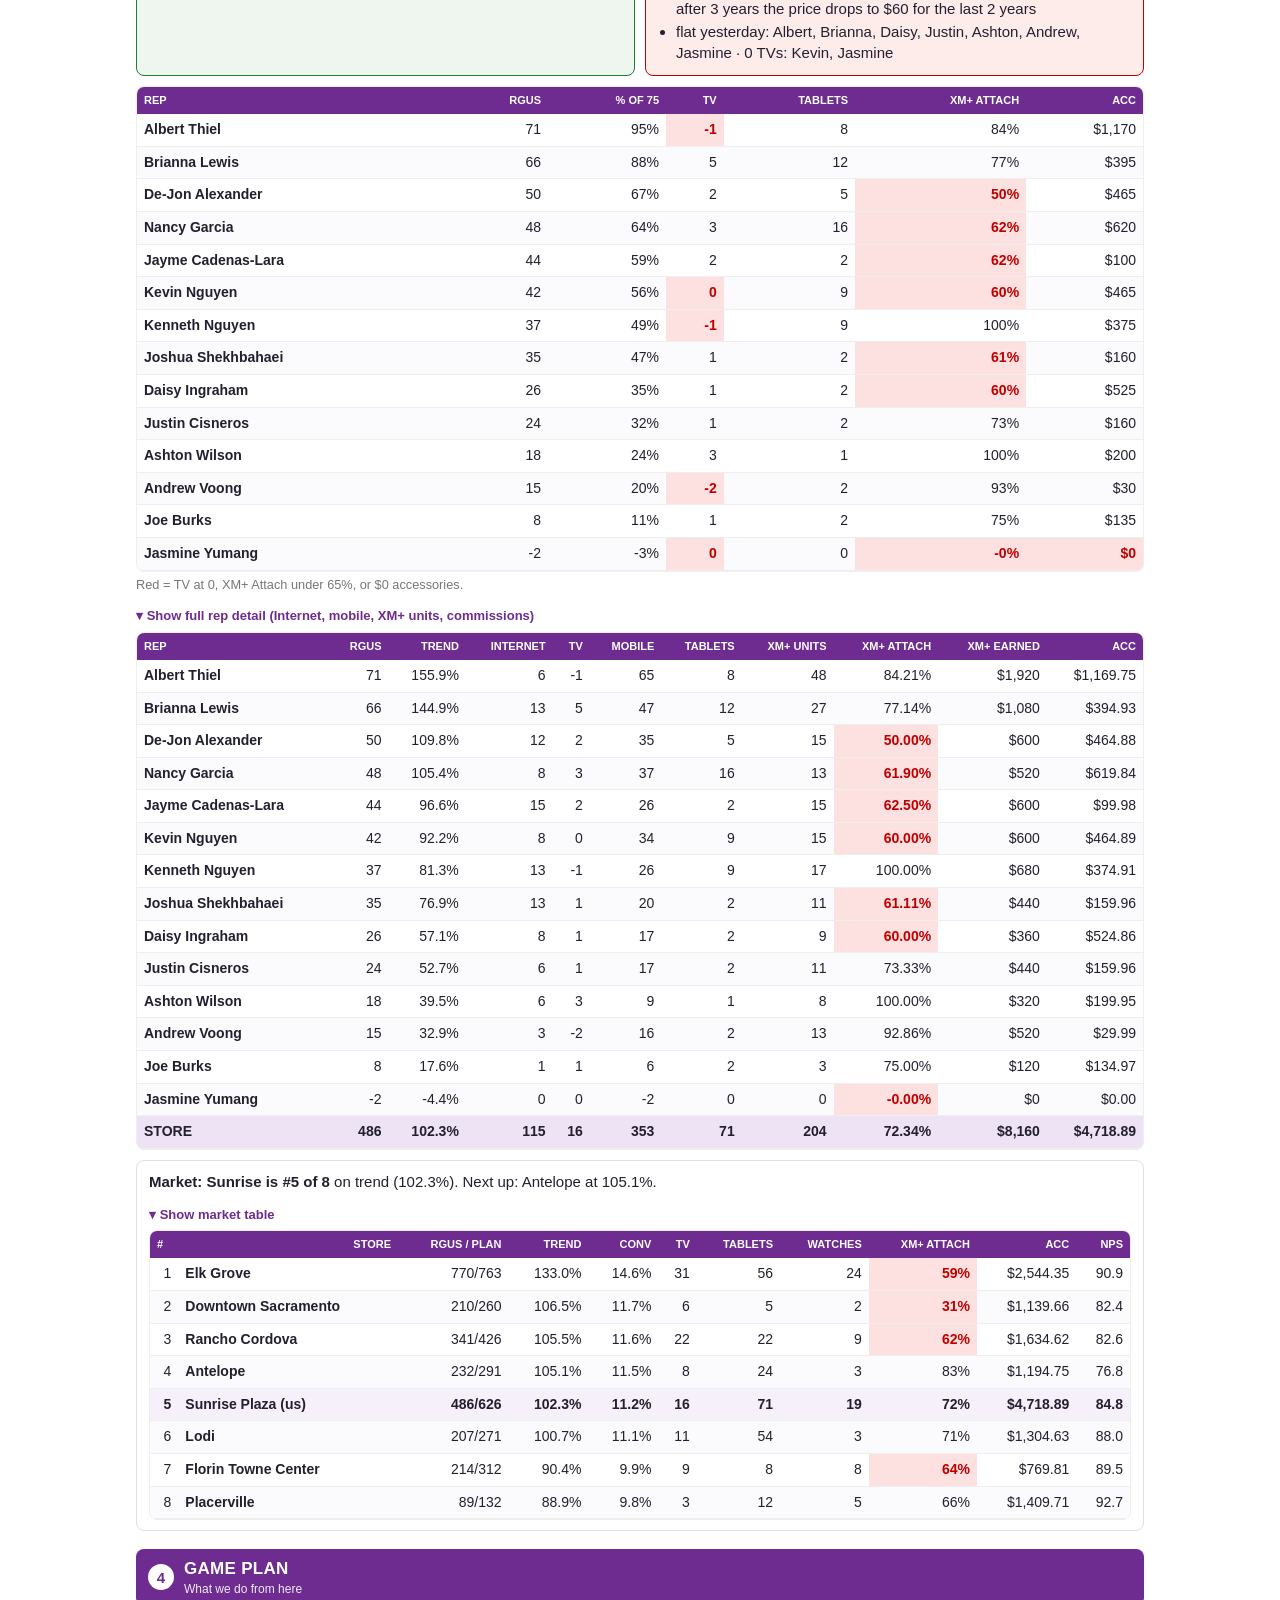
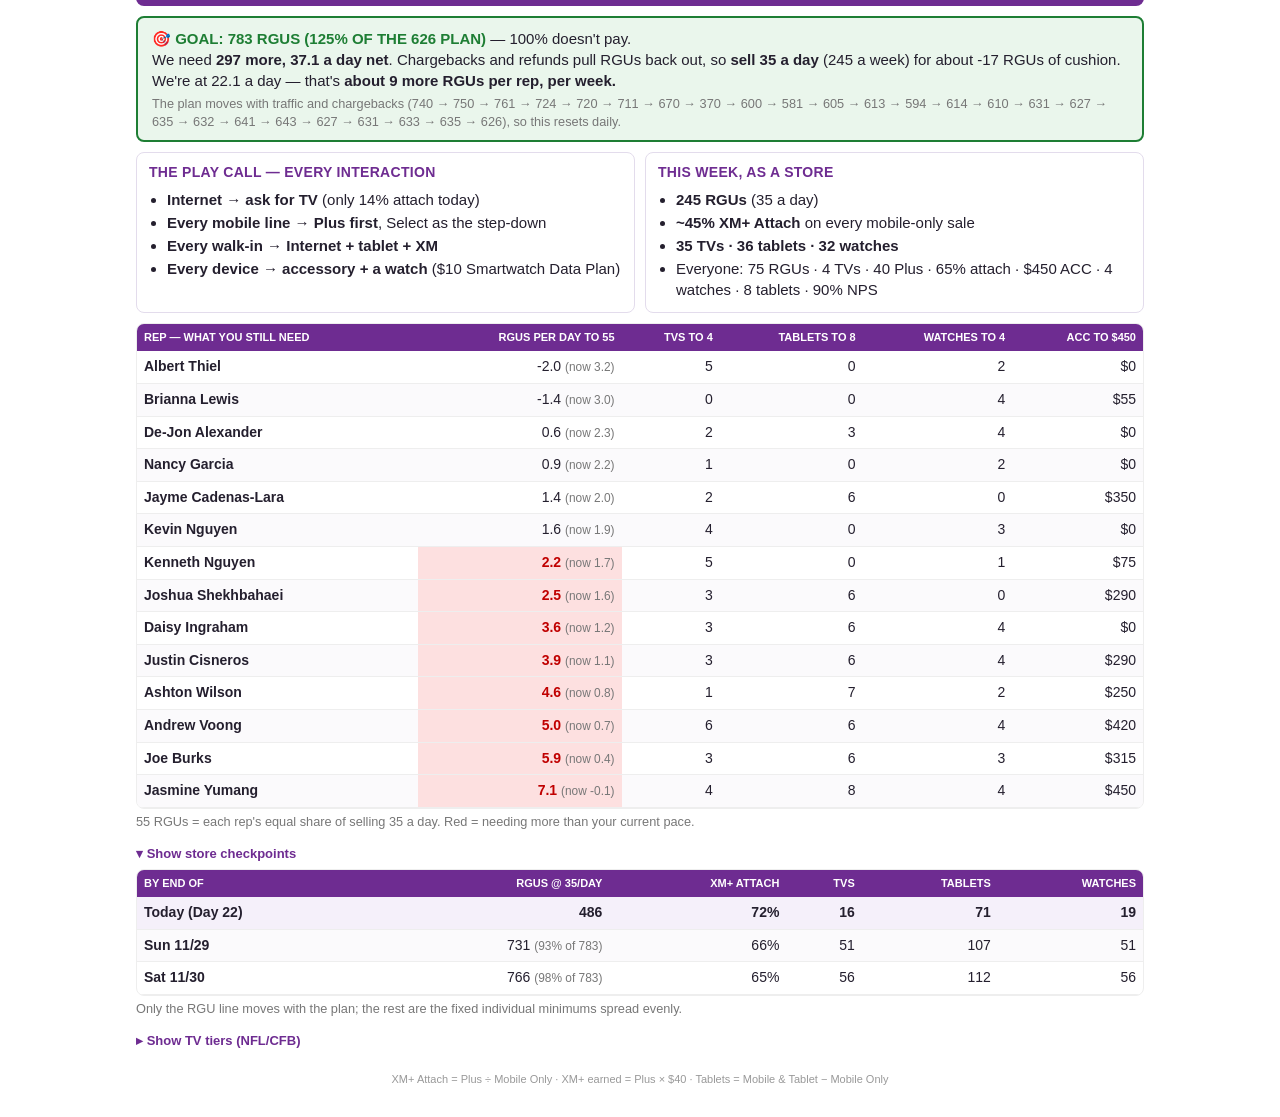
==== commit eed2d1d5: "Day 22 live board (Nov 22 data) Co-Authored-By: Claude Sonnet 5.5 <noreply@anthropic.com> Claude-Ses" ====
--- a/index.html
+++ b/index.html
@@ -1,6 +1,6 @@
 <!DOCTYPE html>
     <html lang="en"><head><meta charset="UTF-8"><meta name="viewport" content="width=device-width, initial-scale=1">
-    <title>Daily Huddle Board — Bridge Xfinity #59010 — November 21, 2026 (MTD 11/1-11/21)</title>
+    <title>Daily Huddle Board — Bridge Xfinity #59010 — November 22, 2026 (MTD 11/1-11/22)</title>
     <style>
     :root{--p:#6E2C91;--pl:#F5F0FA;--bd:#E3DCEC;--g:#1E7E34;--r:#C00000;--a:#B8720C;--t:#241F2E;--mut:#777}
     *{box-sizing:border-box} body{margin:0;font-family:'Segoe UI',Arial,sans-serif;color:var(--t);background:#fff;font-size:15px;line-height:1.4;-webkit-print-color-adjust:exact;print-color-adjust:exact}
@@ -42,8 +42,8 @@
     @page{size:11in 8.5in landscape;margin:.3in}
     @media print{body{font-size:11px} nav{display:none} .wrap{max-width:none;padding:0} .sec{break-after:page;margin-top:0} .sec:last-of-type{break-after:auto} table{font-size:10.5px} .tile .v{font-size:20px} th{font-size:9px} td{padding:3px 6px} summary{display:none} details:not([open]){display:none} #ops{break-after:auto} #nps{break-after:page} .card{break-inside:avoid}}
     </style></head><body><div class="wrap">
-    <header><div><h1>Daily Huddle Board</h1><div class="s">Bridge Xfinity Store #59010 — Sunrise Plaza</div></div><div class="d">November 21, 2026 (MTD 11/1-11/21)<small>Day 21 of 30 · 9 days left</small></div></header>
-    <div class="goalbar">🎯 GOAL: 125% OF PLAN = 794 RGUs &nbsp;·&nbsp; we're at 471 &nbsp;·&nbsp; sell 35 a day to cover chargebacks &amp; refunds</div>
+    <header><div><h1>Daily Huddle Board</h1><div class="s">Bridge Xfinity Store #59010 — Sunrise Plaza</div></div><div class="d">November 22, 2026 (MTD 11/1-11/22)<small>Day 22 of 30 · 8 days left</small></div></header>
+    <div class="goalbar">🎯 GOAL: 125% OF PLAN = 783 RGUs &nbsp;·&nbsp; we're at 486 &nbsp;·&nbsp; sell 35 a day to cover chargebacks &amp; refunds</div>
     <nav><a href="#ops">① Operations</a><a href="#nps">② NPS</a><a href="#results">③ Results</a><a href="#plan">④ Game Plan</a></nav>
 
     <section class="sec" id="ops"><div class="band"><span class="n">1</span><div><b>Operations &amp; Updates</b><span class="sub">Start here</span></div></div>
@@ -58,35 +58,35 @@
     <div class="card green"><h3>⌚ New: Smartwatch Data Plan</h3><b>$10/mo · $0 activation · 5 GB talk &amp; text · its own phone number.</b> Works for new lines or BYOD, XMC eligible.<ul><li>Pitch it to <b>parents of young kids</b> and workout/errand customers</li><li>Apple &amp; Samsung only — <b>Google not eligible yet</b></li></ul>
     <details><summary>Show standalone vs. paired</summary><div class="tw"><table><thead><tr><th></th><th>Standalone (Data Plan)</th><th>Paired (Smartwatch fee)</th></tr></thead><tbody>
     <tr><td class="nm">Cost</td><td>$10/mo</td><td>$10/mo</td></tr><tr><td class="nm">Own number</td><td>Yes</td><td>No</td></tr><tr><td class="nm">Data</td><td>5 GB, then 5/2 Mbps</td><td>Uses phone's data</td></tr><tr><td class="nm">Watches</td><td>Apple, Samsung</td><td>Apple, Samsung, Google</td></tr><tr><td class="nm">Apple needs</td><td>iPhone 11+ · OS 26.1+</td><td>iPhone 6s+ · iOS 14+</td></tr></tbody></table></div><div class="mut" style="margin-top:4px">No international roaming or travel passes on watches ($0.30/MB pay-as-you-go on the paired line).</div></details></div>
-    <div class="card"><h3>🧹 Cleaning — this week (11/16–11/22)</h3><table class="nowrap"><tbody><tr><td class="nm">A Front &amp; Windows</td><td>Ashton, Brianna &amp; Joseph</td></tr><tr><td class="nm">B Sales Floor</td><td>Kevin, Daisy &amp; Josh</td></tr><tr><td class="nm">C Register Area</td><td>Kenneth, Justin &amp; Nancy</td></tr><tr><td class="nm">D Back Room</td><td>De-Jon &amp; Andrew</td></tr><tr><td class="nm">E Restroom &amp; Supply</td><td>Albert &amp; Jayme</td></tr></tbody></table><details><summary>Show next week (11/23)</summary><table class="nowrap"><tbody><tr><td class="nm">A</td><td>Albert &amp; Jayme</td></tr><tr><td class="nm">B</td><td>Ashton, Brianna &amp; Joseph</td></tr><tr><td class="nm">C</td><td>Kevin, Daisy &amp; Josh</td></tr><tr><td class="nm">D</td><td>Kenneth, Justin &amp; Nancy</td></tr><tr><td class="nm">E</td><td>De-Jon &amp; Andrew</td></tr></tbody></table><div class="mut" style="margin-top:4px"><a href="https://claude.ai/artifact/SDrzApSmTQHCg9NvVd3Q9Z">Task checklists &amp; full schedule</a></div></details></div>
+    <div class="card"><h3>🧹 Cleaning — this week (11/23–11/29)</h3><table class="nowrap"><tbody><tr><td class="nm">A Front &amp; Windows</td><td>Albert &amp; Jayme</td></tr><tr><td class="nm">B Sales Floor</td><td>Ashton, Brianna &amp; Joseph</td></tr><tr><td class="nm">C Register Area</td><td>Kevin, Daisy &amp; Josh</td></tr><tr><td class="nm">D Back Room</td><td>Kenneth, Justin &amp; Nancy</td></tr><tr><td class="nm">E Restroom &amp; Supply</td><td>De-Jon &amp; Andrew</td></tr></tbody></table><details><summary>Show next week (11/30)</summary><table class="nowrap"><tbody><tr><td class="nm">A</td><td>De-Jon &amp; Andrew</td></tr><tr><td class="nm">B</td><td>Albert &amp; Jayme</td></tr><tr><td class="nm">C</td><td>Ashton, Brianna &amp; Joseph</td></tr><tr><td class="nm">D</td><td>Kevin, Daisy &amp; Josh</td></tr><tr><td class="nm">E</td><td>Kenneth, Justin &amp; Nancy</td></tr></tbody></table><div class="mut" style="margin-top:4px"><a href="https://claude.ai/artifact/SDrzApSmTQHCg9NvVd3Q9Z">Task checklists &amp; full schedule</a></div></details></div>
     </div>
     <div class="mut" style="margin-top:8px">BMOR standards: inventory counts solid · overtime ≤2% · zero Disco/Reco · No Usage under 10%</div></section>
 
     <section class="sec" id="nps"><div class="band"><span class="n">2</span><div><b>NPS</b><span class="sub">How customers rate us</span></div></div>
-    <div class="nps"><div class="big" style="color:var(--r)">84.0<small>MTD · goal 90</small></div>
-    <div style="flex:1;min-width:240px"><b>Still under our 90 goal.</b> 144 responses this month. <b>Ask every customer for the survey</b> and set the expectation of a 9–10 experience before they leave. <br><a href="nps/"><b>Open the NPS Focus page →</b></a></div></div></section>
+    <div class="nps"><div class="big" style="color:var(--r)">84.8<small>MTD · goal 90</small></div>
+    <div style="flex:1;min-width:240px"><b>Still under our 90 goal.</b> 151 responses this month. <b>Ask every customer for the survey</b> and set the expectation of a 9–10 experience before they leave. <br><a href="nps/"><b>Open the NPS Focus page →</b></a></div></div></section>
 
-    <section class="sec" id="results"><div class="band"><span class="n">3</span><div><b>Results</b><span class="sub">Where we are after Day 21</span></div></div>
+    <section class="sec" id="results"><div class="band"><span class="n">3</span><div><b>Results</b><span class="sub">Where we are after Day 22</span></div></div>
     <div class="tiles">
-    <div class="tile"><div class="l">RGUs MTD</div><div class="v">471</div><div class="x">74.2% of 635 plan</div></div>
-    <div class="tile"><div class="l">Goal (125%)</div><div class="v red">323</div><div class="x">to go · 35.9/day net</div></div>
-    <div class="tile"><div class="l">Pace</div><div class="v">22.4/day</div><div class="x">need 35 · +12.6 more</div></div>
-    <div class="tile"><div class="l">XM+ Attach</div><div class="v">73%</div><div class="x">goal 65% · 201 Plus units</div></div></div>
-    <div class="two"><div class="card green"><h3>🏆 Wins</h3><ul><li><b>Store +22 RGUs yesterday</b> (449 → 471)</li><li><b>Jayme +5</b> · Albert +5 · Nancy +4</li><li>TV minimum (4) hit: Brianna</li><li>Sunrise leads the market in tablets, accessories</li></ul></div>
-    <div class="card alert"><h3>👀 Focus</h3><ul><li><b>California ask: 60 RGUs this month is the minimum</b> to stay on the team (60 is the floor, not max pay) · behind the 60 pace: Jayme (43), Kevin (38), Kenneth (35), Joshua (34), Daisy (26), Justin (24), Ashton (18), Andrew (15), Joe (7), Jasmine (-2)</li><li><b>NPS 84.0</b> — under our 90 goal (144 responses)</li><li><b>XM+ Attach 73%</b> — goal 65% · above 65%: Albert, Brianna, Kenneth, Justin, Ashton, Andrew, Joe</li><li><b>Push tablets — PLAY CALL:</b> GIG Speed 5-year $60.00 + tablet $29 = <b>$90/mo bundle</b>. Better than Every Day Pricing · 5-year deal · after 3 years the price drops to $60 for the last 2 years</li><li>flat yesterday: Brianna, Kevin, Joshua, Daisy, Justin, Andrew, Jasmine · 0 TVs: Kevin, Jasmine · market rank down to #5</li></ul></div></div>
-    <div class="tw"><table><thead><tr><th>Rep</th><th>RGUs</th><th>% of 75</th><th>TV</th><th>Tablets</th><th>XM+ Attach</th><th>ACC</th></tr></thead><tbody><tr><td class="nm">Albert Thiel</td><td>71</td><td>95%</td><td class="bad">-1</td><td>8</td><td>84%</td><td>$1,170</td></tr><tr><td class="nm">Brianna Lewis</td><td>66</td><td>88%</td><td>5</td><td>12</td><td>77%</td><td>$395</td></tr><tr><td class="nm">De-Jon Alexander</td><td>46</td><td>61%</td><td>2</td><td>4</td><td class="bad">48%</td><td>$465</td></tr><tr><td class="nm">Nancy Garcia</td><td>46</td><td>61%</td><td>3</td><td>15</td><td class="bad">60%</td><td>$620</td></tr><tr><td class="nm">Jayme Cadenas-Lara</td><td>43</td><td>57%</td><td>1</td><td>2</td><td class="bad">62%</td><td>$100</td></tr><tr><td class="nm">Kevin Nguyen</td><td>38</td><td>51%</td><td class="bad">0</td><td>8</td><td class="bad">62%</td><td>$465</td></tr><tr><td class="nm">Kenneth Nguyen</td><td>35</td><td>47%</td><td class="bad">-1</td><td>9</td><td>106%</td><td>$375</td></tr><tr><td class="nm">Joshua Shekhbahaei</td><td>34</td><td>45%</td><td>1</td><td>2</td><td class="bad">61%</td><td>$160</td></tr><tr><td class="nm">Daisy Ingraham</td><td>26</td><td>35%</td><td>1</td><td>2</td><td class="bad">60%</td><td>$525</td></tr><tr><td class="nm">Justin Cisneros</td><td>24</td><td>32%</td><td>1</td><td>2</td><td>73%</td><td>$160</td></tr><tr><td class="nm">Ashton Wilson</td><td>18</td><td>24%</td><td>3</td><td>1</td><td>100%</td><td>$200</td></tr><tr><td class="nm">Andrew Voong</td><td>15</td><td>20%</td><td class="bad">-2</td><td>2</td><td>93%</td><td>$30</td></tr><tr><td class="nm">Joe Burks</td><td>7</td><td>9%</td><td>1</td><td>2</td><td>67%</td><td>$135</td></tr><tr><td class="nm">Jasmine Yumang</td><td>-2</td><td>-3%</td><td class="bad">0</td><td>0</td><td class="bad">-0%</td><td class="bad">$0</td></tr></tbody></table></div>
+    <div class="tile"><div class="l">RGUs MTD</div><div class="v">486</div><div class="x">77.6% of 626 plan</div></div>
+    <div class="tile"><div class="l">Goal (125%)</div><div class="v red">297</div><div class="x">to go · 37.1/day net</div></div>
+    <div class="tile"><div class="l">Pace</div><div class="v">22.1/day</div><div class="x">need 35 · +12.9 more</div></div>
+    <div class="tile"><div class="l">XM+ Attach</div><div class="v">72%</div><div class="x">goal 65% · 204 Plus units</div></div></div>
+    <div class="two"><div class="card green"><h3>🏆 Wins</h3><ul><li><b>Store +15 RGUs yesterday</b> (471 → 486)</li><li><b>Kevin +4</b> · De-Jon +4 · Nancy +2</li><li>TV minimum (4) hit: Brianna</li><li>Sunrise leads the market in tablets, accessories</li></ul></div>
+    <div class="card alert"><h3>👀 Focus</h3><ul><li><b>California ask: 60 RGUs this month is the minimum</b> to stay on the team (60 is the floor, not max pay) · behind the 60 pace: Jayme (44), Kevin (42), Kenneth (37), Joshua (35), Daisy (26), Justin (24), Ashton (18), Andrew (15), Joe (8), Jasmine (-2)</li><li><b>NPS 84.8</b> — under our 90 goal (151 responses)</li><li><b>XM+ Attach 72%</b> — goal 65% · above 65%: Albert, Brianna, Kenneth, Justin, Ashton, Andrew, Joe</li><li><b>Push tablets — PLAY CALL:</b> GIG Speed 5-year $60.00 + tablet $29 = <b>$90/mo bundle</b>. Better than Every Day Pricing · 5-year deal · after 3 years the price drops to $60 for the last 2 years</li><li>flat yesterday: Albert, Brianna, Daisy, Justin, Ashton, Andrew, Jasmine · 0 TVs: Kevin, Jasmine</li></ul></div></div>
+    <div class="tw"><table><thead><tr><th>Rep</th><th>RGUs</th><th>% of 75</th><th>TV</th><th>Tablets</th><th>XM+ Attach</th><th>ACC</th></tr></thead><tbody><tr><td class="nm">Albert Thiel</td><td>71</td><td>95%</td><td class="bad">-1</td><td>8</td><td>84%</td><td>$1,170</td></tr><tr><td class="nm">Brianna Lewis</td><td>66</td><td>88%</td><td>5</td><td>12</td><td>77%</td><td>$395</td></tr><tr><td class="nm">De-Jon Alexander</td><td>50</td><td>67%</td><td>2</td><td>5</td><td class="bad">50%</td><td>$465</td></tr><tr><td class="nm">Nancy Garcia</td><td>48</td><td>64%</td><td>3</td><td>16</td><td class="bad">62%</td><td>$620</td></tr><tr><td class="nm">Jayme Cadenas-Lara</td><td>44</td><td>59%</td><td>2</td><td>2</td><td class="bad">62%</td><td>$100</td></tr><tr><td class="nm">Kevin Nguyen</td><td>42</td><td>56%</td><td class="bad">0</td><td>9</td><td class="bad">60%</td><td>$465</td></tr><tr><td class="nm">Kenneth Nguyen</td><td>37</td><td>49%</td><td class="bad">-1</td><td>9</td><td>100%</td><td>$375</td></tr><tr><td class="nm">Joshua Shekhbahaei</td><td>35</td><td>47%</td><td>1</td><td>2</td><td class="bad">61%</td><td>$160</td></tr><tr><td class="nm">Daisy Ingraham</td><td>26</td><td>35%</td><td>1</td><td>2</td><td class="bad">60%</td><td>$525</td></tr><tr><td class="nm">Justin Cisneros</td><td>24</td><td>32%</td><td>1</td><td>2</td><td>73%</td><td>$160</td></tr><tr><td class="nm">Ashton Wilson</td><td>18</td><td>24%</td><td>3</td><td>1</td><td>100%</td><td>$200</td></tr><tr><td class="nm">Andrew Voong</td><td>15</td><td>20%</td><td class="bad">-2</td><td>2</td><td>93%</td><td>$30</td></tr><tr><td class="nm">Joe Burks</td><td>8</td><td>11%</td><td>1</td><td>2</td><td>75%</td><td>$135</td></tr><tr><td class="nm">Jasmine Yumang</td><td>-2</td><td>-3%</td><td class="bad">0</td><td>0</td><td class="bad">-0%</td><td class="bad">$0</td></tr></tbody></table></div>
     <div class="mut" style="margin-top:4px">Red = TV at 0, XM+ Attach under 65%, or $0 accessories.</div>
-    <details open><summary>Show full rep detail (Internet, mobile, XM+ units, commissions)</summary><div class="tw"><table class="nowrap"><thead><tr><th>Rep</th><th>RGUs</th><th>Trend</th><th>Internet</th><th>TV</th><th>Mobile</th><th>Tablets</th><th>XM+ units</th><th>XM+ attach</th><th>XM+ earned</th><th>ACC</th></tr></thead><tbody><tr><td class="nm">Albert Thiel</td><td>71</td><td>163.4%</td><td>6</td><td>-1</td><td>65</td><td>8</td><td>48</td><td>84.21%</td><td>$1,920</td><td>$1,169.75</td></tr><tr><td class="nm">Brianna Lewis</td><td>66</td><td>151.9%</td><td>13</td><td>5</td><td>47</td><td>12</td><td>27</td><td>77.14%</td><td>$1,080</td><td>$394.93</td></tr><tr><td class="nm">De-Jon Alexander</td><td>46</td><td>105.8%</td><td>11</td><td>2</td><td>33</td><td>4</td><td>14</td><td class="bad">48.28%</td><td>$560</td><td>$464.88</td></tr><tr><td class="nm">Nancy Garcia</td><td>46</td><td>105.8%</td><td>8</td><td>3</td><td>35</td><td>15</td><td>12</td><td class="bad">60.00%</td><td>$480</td><td>$619.84</td></tr><tr><td class="nm">Jayme Cadenas-Lara</td><td>43</td><td>98.9%</td><td>15</td><td>1</td><td>26</td><td>2</td><td>15</td><td class="bad">62.50%</td><td>$600</td><td>$99.98</td></tr><tr><td class="nm">Kevin Nguyen</td><td>38</td><td>87.4%</td><td>6</td><td>0</td><td>32</td><td>8</td><td>15</td><td class="bad">62.50%</td><td>$600</td><td>$464.89</td></tr><tr><td class="nm">Kenneth Nguyen</td><td>35</td><td>80.5%</td><td>12</td><td>-1</td><td>25</td><td>9</td><td>17</td><td>106.25%</td><td>$680</td><td>$374.91</td></tr><tr><td class="nm">Joshua Shekhbahaei</td><td>34</td><td>78.2%</td><td>12</td><td>1</td><td>20</td><td>2</td><td>11</td><td class="bad">61.11%</td><td>$440</td><td>$159.96</td></tr><tr><td class="nm">Daisy Ingraham</td><td>26</td><td>59.8%</td><td>8</td><td>1</td><td>17</td><td>2</td><td>9</td><td class="bad">60.00%</td><td>$360</td><td>$524.86</td></tr><tr><td class="nm">Justin Cisneros</td><td>24</td><td>55.2%</td><td>6</td><td>1</td><td>17</td><td>2</td><td>11</td><td>73.33%</td><td>$440</td><td>$159.96</td></tr><tr><td class="nm">Ashton Wilson</td><td>18</td><td>41.4%</td><td>6</td><td>3</td><td>9</td><td>1</td><td>8</td><td>100.00%</td><td>$320</td><td>$199.95</td></tr><tr><td class="nm">Andrew Voong</td><td>15</td><td>34.5%</td><td>3</td><td>-2</td><td>16</td><td>2</td><td>13</td><td>92.86%</td><td>$520</td><td>$29.99</td></tr><tr><td class="nm">Joe Burks</td><td>7</td><td>16.1%</td><td>1</td><td>1</td><td>5</td><td>2</td><td>2</td><td>66.67%</td><td>$80</td><td>$134.97</td></tr><tr><td class="nm">Jasmine Yumang</td><td>-2</td><td>-4.6%</td><td>0</td><td>0</td><td>-2</td><td>0</td><td>0</td><td class="bad">-0.00%</td><td>$0</td><td>$0.00</td></tr><tr class="tot"><td class="nm">STORE</td><td>471</td><td>102.4%</td><td>110</td><td>15</td><td>345</td><td>68</td><td>201</td><td>72.56%</td><td>$8,040</td><td>$4,718.89</td></tr></tbody></table></div></details>
-    <div class="card" style="margin-top:10px"><b>Market: Sunrise is #5 of 8</b> on trend (102.4%). Next up: Antelope at 103.5%.
-    <details open><summary>Show market table</summary><div class="tw"><table class="nowrap"><thead><tr><th>#</th><th>Store</th><th>RGUs / plan</th><th>Trend</th><th>Conv</th><th>TV</th><th>Tablets</th><th>Watches</th><th>XM+ attach</th><th>ACC</th><th>NPS</th></tr></thead><tbody><tr><td>1</td><td class="nm">Elk Grove</td><td>730/766</td><td>131.6%</td><td>14.5%</td><td>27</td><td>56</td><td>23</td><td class="bad">59%</td><td>$2,274.41</td><td>90.2</td></tr><tr><td>2</td><td class="nm">Downtown Sacramento</td><td>200/263</td><td>105.0%</td><td>11.5%</td><td>6</td><td>5</td><td>2</td><td class="bad">32%</td><td>$1,099.67</td><td>81.7</td></tr><tr><td>3</td><td class="nm">Lodi</td><td>206/273</td><td>104.2%</td><td>11.5%</td><td>11</td><td>53</td><td>3</td><td>71%</td><td>$1,104.68</td><td>92.4</td></tr><tr><td>4</td><td class="nm">Antelope</td><td>221/295</td><td>103.5%</td><td>11.4%</td><td>8</td><td>19</td><td>3</td><td>83%</td><td>$1,084.77</td><td>76.0</td></tr><tr class="me"><td>5</td><td class="nm">Sunrise Plaza (us)</td><td>471/635</td><td>102.4%</td><td>11.3%</td><td>15</td><td>68</td><td>19</td><td>73%</td><td>$4,718.89</td><td>84.0</td></tr><tr><td>6</td><td class="nm">Rancho Cordova</td><td>311/430</td><td>99.9%</td><td>11.0%</td><td>21</td><td>20</td><td>9</td><td class="bad">64%</td><td>$1,634.62</td><td>82.8</td></tr><tr><td>7</td><td class="nm">Florin Towne Center</td><td>207/317</td><td>90.2%</td><td>9.9%</td><td>9</td><td>8</td><td>8</td><td class="bad">63%</td><td>$689.83</td><td>88.6</td></tr><tr><td>8</td><td class="nm">Placerville</td><td>87/134</td><td>89.7%</td><td>9.9%</td><td>3</td><td>11</td><td>5</td><td>65%</td><td>$1,409.71</td><td>92.5</td></tr></tbody></table></div></details></div></section>
+    <details open><summary>Show full rep detail (Internet, mobile, XM+ units, commissions)</summary><div class="tw"><table class="nowrap"><thead><tr><th>Rep</th><th>RGUs</th><th>Trend</th><th>Internet</th><th>TV</th><th>Mobile</th><th>Tablets</th><th>XM+ units</th><th>XM+ attach</th><th>XM+ earned</th><th>ACC</th></tr></thead><tbody><tr><td class="nm">Albert Thiel</td><td>71</td><td>155.9%</td><td>6</td><td>-1</td><td>65</td><td>8</td><td>48</td><td>84.21%</td><td>$1,920</td><td>$1,169.75</td></tr><tr><td class="nm">Brianna Lewis</td><td>66</td><td>144.9%</td><td>13</td><td>5</td><td>47</td><td>12</td><td>27</td><td>77.14%</td><td>$1,080</td><td>$394.93</td></tr><tr><td class="nm">De-Jon Alexander</td><td>50</td><td>109.8%</td><td>12</td><td>2</td><td>35</td><td>5</td><td>15</td><td class="bad">50.00%</td><td>$600</td><td>$464.88</td></tr><tr><td class="nm">Nancy Garcia</td><td>48</td><td>105.4%</td><td>8</td><td>3</td><td>37</td><td>16</td><td>13</td><td class="bad">61.90%</td><td>$520</td><td>$619.84</td></tr><tr><td class="nm">Jayme Cadenas-Lara</td><td>44</td><td>96.6%</td><td>15</td><td>2</td><td>26</td><td>2</td><td>15</td><td class="bad">62.50%</td><td>$600</td><td>$99.98</td></tr><tr><td class="nm">Kevin Nguyen</td><td>42</td><td>92.2%</td><td>8</td><td>0</td><td>34</td><td>9</td><td>15</td><td class="bad">60.00%</td><td>$600</td><td>$464.89</td></tr><tr><td class="nm">Kenneth Nguyen</td><td>37</td><td>81.3%</td><td>13</td><td>-1</td><td>26</td><td>9</td><td>17</td><td>100.00%</td><td>$680</td><td>$374.91</td></tr><tr><td class="nm">Joshua Shekhbahaei</td><td>35</td><td>76.9%</td><td>13</td><td>1</td><td>20</td><td>2</td><td>11</td><td class="bad">61.11%</td><td>$440</td><td>$159.96</td></tr><tr><td class="nm">Daisy Ingraham</td><td>26</td><td>57.1%</td><td>8</td><td>1</td><td>17</td><td>2</td><td>9</td><td class="bad">60.00%</td><td>$360</td><td>$524.86</td></tr><tr><td class="nm">Justin Cisneros</td><td>24</td><td>52.7%</td><td>6</td><td>1</td><td>17</td><td>2</td><td>11</td><td>73.33%</td><td>$440</td><td>$159.96</td></tr><tr><td class="nm">Ashton Wilson</td><td>18</td><td>39.5%</td><td>6</td><td>3</td><td>9</td><td>1</td><td>8</td><td>100.00%</td><td>$320</td><td>$199.95</td></tr><tr><td class="nm">Andrew Voong</td><td>15</td><td>32.9%</td><td>3</td><td>-2</td><td>16</td><td>2</td><td>13</td><td>92.86%</td><td>$520</td><td>$29.99</td></tr><tr><td class="nm">Joe Burks</td><td>8</td><td>17.6%</td><td>1</td><td>1</td><td>6</td><td>2</td><td>3</td><td>75.00%</td><td>$120</td><td>$134.97</td></tr><tr><td class="nm">Jasmine Yumang</td><td>-2</td><td>-4.4%</td><td>0</td><td>0</td><td>-2</td><td>0</td><td>0</td><td class="bad">-0.00%</td><td>$0</td><td>$0.00</td></tr><tr class="tot"><td class="nm">STORE</td><td>486</td><td>102.3%</td><td>115</td><td>16</td><td>353</td><td>71</td><td>204</td><td>72.34%</td><td>$8,160</td><td>$4,718.89</td></tr></tbody></table></div></details>
+    <div class="card" style="margin-top:10px"><b>Market: Sunrise is #5 of 8</b> on trend (102.3%). Next up: Antelope at 105.1%.
+    <details open><summary>Show market table</summary><div class="tw"><table class="nowrap"><thead><tr><th>#</th><th>Store</th><th>RGUs / plan</th><th>Trend</th><th>Conv</th><th>TV</th><th>Tablets</th><th>Watches</th><th>XM+ attach</th><th>ACC</th><th>NPS</th></tr></thead><tbody><tr><td>1</td><td class="nm">Elk Grove</td><td>770/763</td><td>133.0%</td><td>14.6%</td><td>31</td><td>56</td><td>24</td><td class="bad">59%</td><td>$2,544.35</td><td>90.9</td></tr><tr><td>2</td><td class="nm">Downtown Sacramento</td><td>210/260</td><td>106.5%</td><td>11.7%</td><td>6</td><td>5</td><td>2</td><td class="bad">31%</td><td>$1,139.66</td><td>82.4</td></tr><tr><td>3</td><td class="nm">Rancho Cordova</td><td>341/426</td><td>105.5%</td><td>11.6%</td><td>22</td><td>22</td><td>9</td><td class="bad">62%</td><td>$1,634.62</td><td>82.6</td></tr><tr><td>4</td><td class="nm">Antelope</td><td>232/291</td><td>105.1%</td><td>11.5%</td><td>8</td><td>24</td><td>3</td><td>83%</td><td>$1,194.75</td><td>76.8</td></tr><tr class="me"><td>5</td><td class="nm">Sunrise Plaza (us)</td><td>486/626</td><td>102.3%</td><td>11.2%</td><td>16</td><td>71</td><td>19</td><td>72%</td><td>$4,718.89</td><td>84.8</td></tr><tr><td>6</td><td class="nm">Lodi</td><td>207/271</td><td>100.7%</td><td>11.1%</td><td>11</td><td>54</td><td>3</td><td>71%</td><td>$1,304.63</td><td>88.0</td></tr><tr><td>7</td><td class="nm">Florin Towne Center</td><td>214/312</td><td>90.4%</td><td>9.9%</td><td>9</td><td>8</td><td>8</td><td class="bad">64%</td><td>$769.81</td><td>89.5</td></tr><tr><td>8</td><td class="nm">Placerville</td><td>89/132</td><td>88.9%</td><td>9.8%</td><td>3</td><td>12</td><td>5</td><td>66%</td><td>$1,409.71</td><td>92.7</td></tr></tbody></table></div></details></div></section>
 
     <section class="sec" id="plan"><div class="band"><span class="n">4</span><div><b>Game Plan</b><span class="sub">What we do from here</span></div></div>
-    <div class="goalbox"><b class="t">🎯 Goal: 794 RGUs (125% of the 635 plan)</b> — 100% doesn't pay.<br>We need <b>323 more, 35.9 a day net</b>. Chargebacks and refunds pull RGUs back out, so <b>sell 35 a day</b> (245 a week) for about -8 RGUs of cushion. We're at 22.4 a day — that's <b>about 9 more RGUs per rep, per week.</b><div class="mut" style="margin-top:4px">The plan moves with traffic and chargebacks (740 → 750 → 761 → 724 → 720 → 711 → 670 → 370 → 600 → 581 → 605 → 613 → 594 → 614 → 610 → 631 → 627 → 635 → 632 → 641 → 643 → 627 → 631 → 633 → 635), so this resets daily.</div></div>
+    <div class="goalbox"><b class="t">🎯 Goal: 783 RGUs (125% of the 626 plan)</b> — 100% doesn't pay.<br>We need <b>297 more, 37.1 a day net</b>. Chargebacks and refunds pull RGUs back out, so <b>sell 35 a day</b> (245 a week) for about -17 RGUs of cushion. We're at 22.1 a day — that's <b>about 9 more RGUs per rep, per week.</b><div class="mut" style="margin-top:4px">The plan moves with traffic and chargebacks (740 → 750 → 761 → 724 → 720 → 711 → 670 → 370 → 600 → 581 → 605 → 613 → 594 → 614 → 610 → 631 → 627 → 635 → 632 → 641 → 643 → 627 → 631 → 633 → 635 → 626), so this resets daily.</div></div>
     <div class="two"><div class="card"><h3>The play call — every interaction</h3><ul><li><b>Internet → ask for TV</b> (only 14% attach today)</li><li><b>Every mobile line → Plus first</b>, Select as the step-down</li><li><b>Every walk-in → Internet + tablet + XM</b></li><li><b>Every device → accessory + a watch</b> ($10 Smartwatch Data Plan)</li></ul></div>
-    <div class="card"><h3>This week, as a store</h3><ul><li><b>245 RGUs</b> (35 a day)</li><li><b>~47% XM+ Attach</b> on every mobile-only sale</li><li><b>32 TVs · 34 tablets · 29 watches</b></li><li>Everyone: 75 RGUs · 4 TVs · 40 Plus · 65% attach · $450 ACC · 4 watches · 8 tablets · 90% NPS</li></ul></div></div>
-    <div class="tw"><table><thead><tr><th>Rep — what you still need</th><th>RGUs per day to 57</th><th>TVs to 4</th><th>Tablets to 8</th><th>Watches to 4</th><th>ACC to $450</th></tr></thead><tbody><tr><td class="nm">Albert Thiel</td><td>-1.6 <span class="mut">(now 3.4)</span></td><td>5</td><td>0</td><td>2</td><td>$0</td></tr><tr><td class="nm">Brianna Lewis</td><td>-1.0 <span class="mut">(now 3.1)</span></td><td>0</td><td>0</td><td>4</td><td>$55</td></tr><tr><td class="nm">De-Jon Alexander</td><td>1.2 <span class="mut">(now 2.2)</span></td><td>2</td><td>4</td><td>4</td><td>$0</td></tr><tr><td class="nm">Nancy Garcia</td><td>1.2 <span class="mut">(now 2.2)</span></td><td>1</td><td>0</td><td>2</td><td>$0</td></tr><tr><td class="nm">Jayme Cadenas-Lara</td><td>1.6 <span class="mut">(now 2.0)</span></td><td>3</td><td>6</td><td>0</td><td>$350</td></tr><tr><td class="nm">Kevin Nguyen</td><td class="bad">2.1 <span class="mut">(now 1.8)</span></td><td>4</td><td>0</td><td>3</td><td>$0</td></tr><tr><td class="nm">Kenneth Nguyen</td><td class="bad">2.4 <span class="mut">(now 1.7)</span></td><td>5</td><td>0</td><td>1</td><td>$75</td></tr><tr><td class="nm">Joshua Shekhbahaei</td><td class="bad">2.6 <span class="mut">(now 1.6)</span></td><td>3</td><td>6</td><td>0</td><td>$290</td></tr><tr><td class="nm">Daisy Ingraham</td><td class="bad">3.4 <span class="mut">(now 1.2)</span></td><td>3</td><td>6</td><td>4</td><td>$0</td></tr><tr><td class="nm">Justin Cisneros</td><td class="bad">3.7 <span class="mut">(now 1.1)</span></td><td>3</td><td>6</td><td>4</td><td>$290</td></tr><tr><td class="nm">Ashton Wilson</td><td class="bad">4.3 <span class="mut">(now 0.9)</span></td><td>1</td><td>7</td><td>2</td><td>$250</td></tr><tr><td class="nm">Andrew Voong</td><td class="bad">4.7 <span class="mut">(now 0.7)</span></td><td>6</td><td>6</td><td>4</td><td>$420</td></tr><tr><td class="nm">Joe Burks</td><td class="bad">5.6 <span class="mut">(now 0.3)</span></td><td>3</td><td>6</td><td>3</td><td>$315</td></tr><tr><td class="nm">Jasmine Yumang</td><td class="bad">6.6 <span class="mut">(now -0.1)</span></td><td>4</td><td>8</td><td>4</td><td>$450</td></tr></tbody></table></div>
-    <div class="mut" style="margin-top:4px">57 RGUs = each rep's equal share of selling 35 a day. Red = needing more than your current pace.</div>
-    <details open><summary>Show store checkpoints</summary><div class="tw"><table class="nowrap"><thead><tr><th>By end of</th><th>RGUs @ 35/day</th><th>XM+ attach</th><th>TVs</th><th>Tablets</th><th>Watches</th></tr></thead><tbody><tr class="me"><td class="nm">Today (Day 21)</td><td>471</td><td>73%</td><td>15</td><td>68</td><td>19</td></tr><tr><td class="nm">Sun 11/22</td><td>506 <span class="mut">(64% of 794)</span></td><td>71%</td><td>20</td><td>73</td><td>23</td></tr><tr><td class="nm">Sun 11/29</td><td>751 <span class="mut">(95% of 794)</span></td><td>66%</td><td>51</td><td>107</td><td>52</td></tr><tr><td class="nm">Sat 11/30</td><td>786 <span class="mut">(99% of 794)</span></td><td>65%</td><td>56</td><td>112</td><td>56</td></tr></tbody></table></div><div class="mut" style="margin-top:4px">Only the RGU line moves with the plan; the rest are the fixed individual minimums spread evenly.</div></details>
+    <div class="card"><h3>This week, as a store</h3><ul><li><b>245 RGUs</b> (35 a day)</li><li><b>~45% XM+ Attach</b> on every mobile-only sale</li><li><b>35 TVs · 36 tablets · 32 watches</b></li><li>Everyone: 75 RGUs · 4 TVs · 40 Plus · 65% attach · $450 ACC · 4 watches · 8 tablets · 90% NPS</li></ul></div></div>
+    <div class="tw"><table><thead><tr><th>Rep — what you still need</th><th>RGUs per day to 55</th><th>TVs to 4</th><th>Tablets to 8</th><th>Watches to 4</th><th>ACC to $450</th></tr></thead><tbody><tr><td class="nm">Albert Thiel</td><td>-2.0 <span class="mut">(now 3.2)</span></td><td>5</td><td>0</td><td>2</td><td>$0</td></tr><tr><td class="nm">Brianna Lewis</td><td>-1.4 <span class="mut">(now 3.0)</span></td><td>0</td><td>0</td><td>4</td><td>$55</td></tr><tr><td class="nm">De-Jon Alexander</td><td>0.6 <span class="mut">(now 2.3)</span></td><td>2</td><td>3</td><td>4</td><td>$0</td></tr><tr><td class="nm">Nancy Garcia</td><td>0.9 <span class="mut">(now 2.2)</span></td><td>1</td><td>0</td><td>2</td><td>$0</td></tr><tr><td class="nm">Jayme Cadenas-Lara</td><td>1.4 <span class="mut">(now 2.0)</span></td><td>2</td><td>6</td><td>0</td><td>$350</td></tr><tr><td class="nm">Kevin Nguyen</td><td>1.6 <span class="mut">(now 1.9)</span></td><td>4</td><td>0</td><td>3</td><td>$0</td></tr><tr><td class="nm">Kenneth Nguyen</td><td class="bad">2.2 <span class="mut">(now 1.7)</span></td><td>5</td><td>0</td><td>1</td><td>$75</td></tr><tr><td class="nm">Joshua Shekhbahaei</td><td class="bad">2.5 <span class="mut">(now 1.6)</span></td><td>3</td><td>6</td><td>0</td><td>$290</td></tr><tr><td class="nm">Daisy Ingraham</td><td class="bad">3.6 <span class="mut">(now 1.2)</span></td><td>3</td><td>6</td><td>4</td><td>$0</td></tr><tr><td class="nm">Justin Cisneros</td><td class="bad">3.9 <span class="mut">(now 1.1)</span></td><td>3</td><td>6</td><td>4</td><td>$290</td></tr><tr><td class="nm">Ashton Wilson</td><td class="bad">4.6 <span class="mut">(now 0.8)</span></td><td>1</td><td>7</td><td>2</td><td>$250</td></tr><tr><td class="nm">Andrew Voong</td><td class="bad">5.0 <span class="mut">(now 0.7)</span></td><td>6</td><td>6</td><td>4</td><td>$420</td></tr><tr><td class="nm">Joe Burks</td><td class="bad">5.9 <span class="mut">(now 0.4)</span></td><td>3</td><td>6</td><td>3</td><td>$315</td></tr><tr><td class="nm">Jasmine Yumang</td><td class="bad">7.1 <span class="mut">(now -0.1)</span></td><td>4</td><td>8</td><td>4</td><td>$450</td></tr></tbody></table></div>
+    <div class="mut" style="margin-top:4px">55 RGUs = each rep's equal share of selling 35 a day. Red = needing more than your current pace.</div>
+    <details open><summary>Show store checkpoints</summary><div class="tw"><table class="nowrap"><thead><tr><th>By end of</th><th>RGUs @ 35/day</th><th>XM+ attach</th><th>TVs</th><th>Tablets</th><th>Watches</th></tr></thead><tbody><tr class="me"><td class="nm">Today (Day 22)</td><td>486</td><td>72%</td><td>16</td><td>71</td><td>19</td></tr><tr><td class="nm">Sun 11/29</td><td>731 <span class="mut">(93% of 783)</span></td><td>66%</td><td>51</td><td>107</td><td>51</td></tr><tr><td class="nm">Sat 11/30</td><td>766 <span class="mut">(98% of 783)</span></td><td>65%</td><td>56</td><td>112</td><td>56</td></tr></tbody></table></div><div class="mut" style="margin-top:4px">Only the RGU line moves with the plan; the rest are the fixed individual minimums spread evenly.</div></details>
     <details><summary>Show TV tiers (NFL/CFB)</summary><div class="tw"><table><thead><tr><th>Tier</th><th>$/mo</th><th>Key channels</th></tr></thead><tbody><tr><td class="nm">TV Core</td><td>$65</td><td>ABC, CBS, FOX, NBC</td></tr><tr><td class="nm">Sports &amp; News</td><td>$90</td><td>+ESPN/2, FS1/2, conf. networks (in-state), Peacock Premium</td></tr><tr><td class="nm">World Soccer Ticket</td><td>$95</td><td>+Deportes channels, X1 Box</td></tr><tr><td class="nm">TV Premium</td><td>$135</td><td>+NFL Network, ESPNU, ESPNEWS, conf. networks (out-of-state)</td></tr><tr><td class="nm">+ More Sports/Ent</td><td>$9.99</td><td>BTN (out-of-state), NFL RedZone</td></tr></tbody></table></div></details></section>
     <div class="foot">XM+ Attach = Plus ÷ Mobile Only · XM+ earned = Plus × $40 · Tablets = Mobile &amp; Tablet − Mobile Only</div>
     </div>
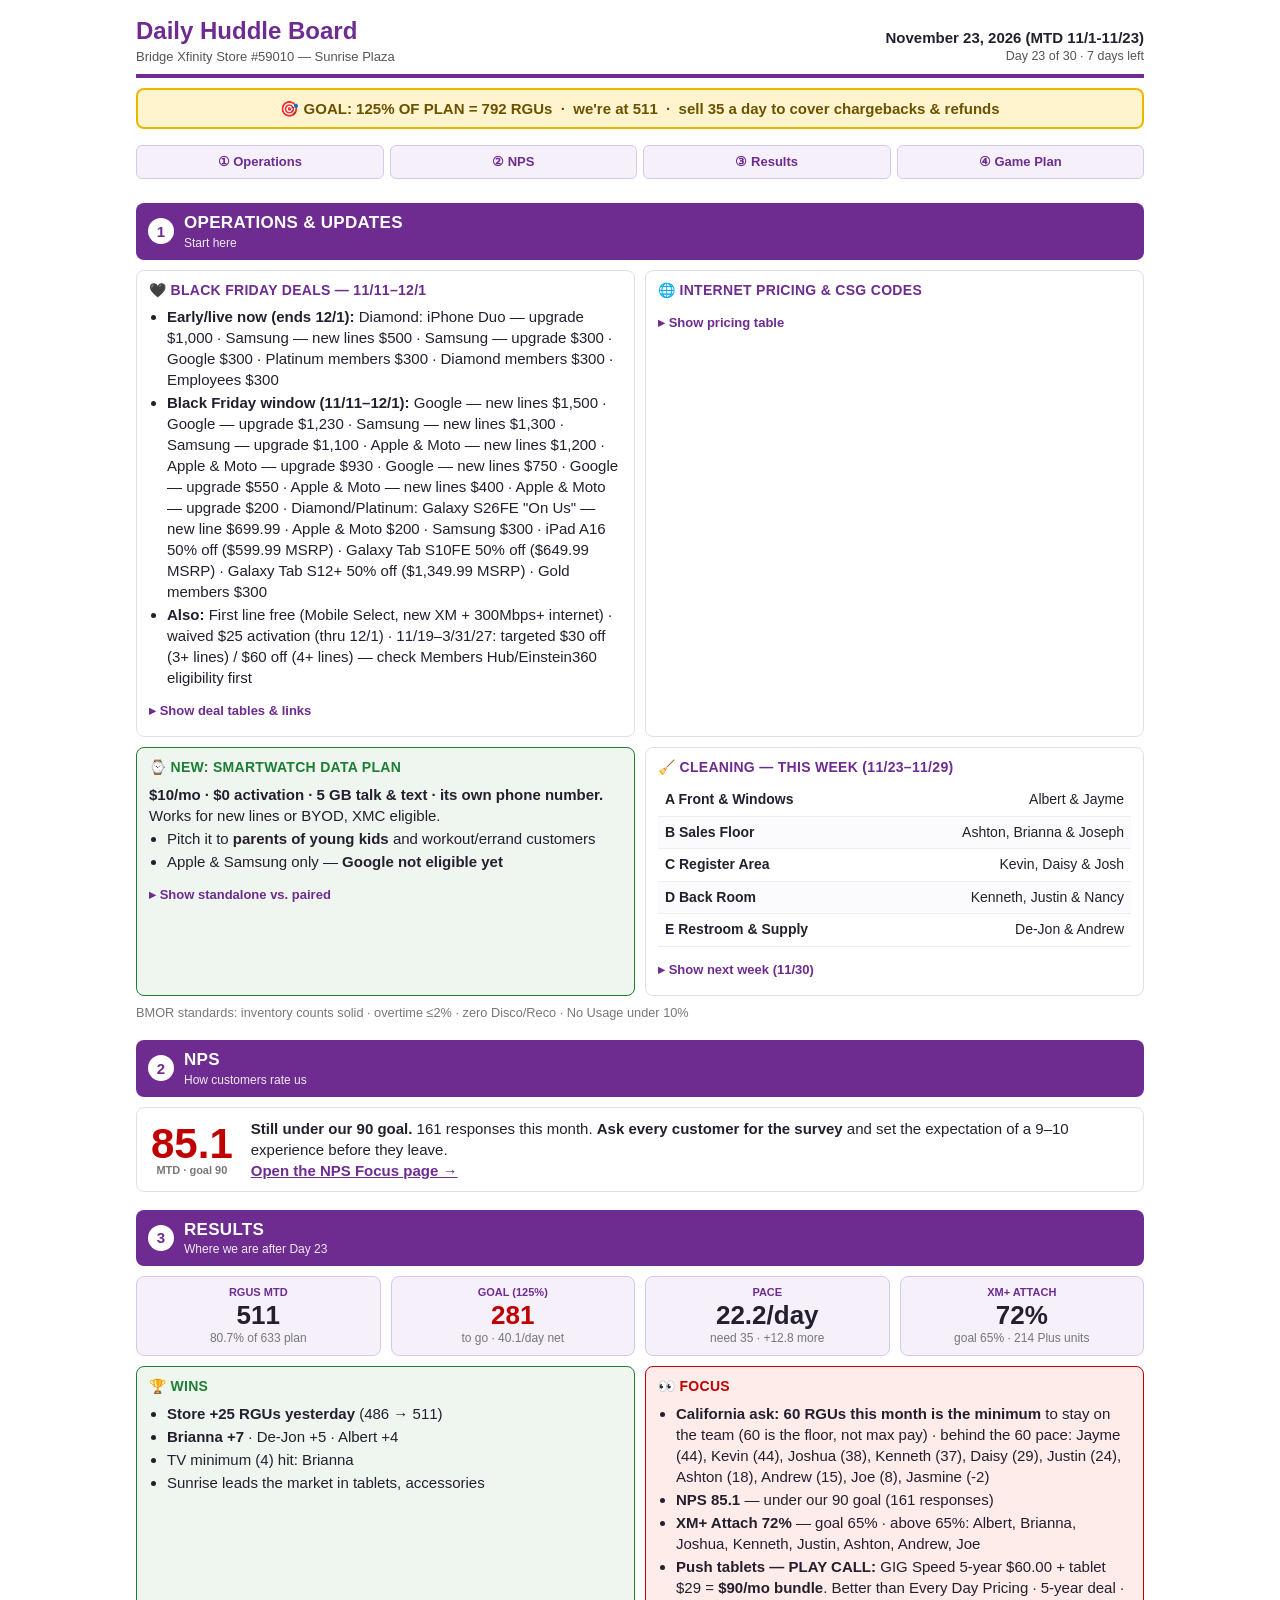
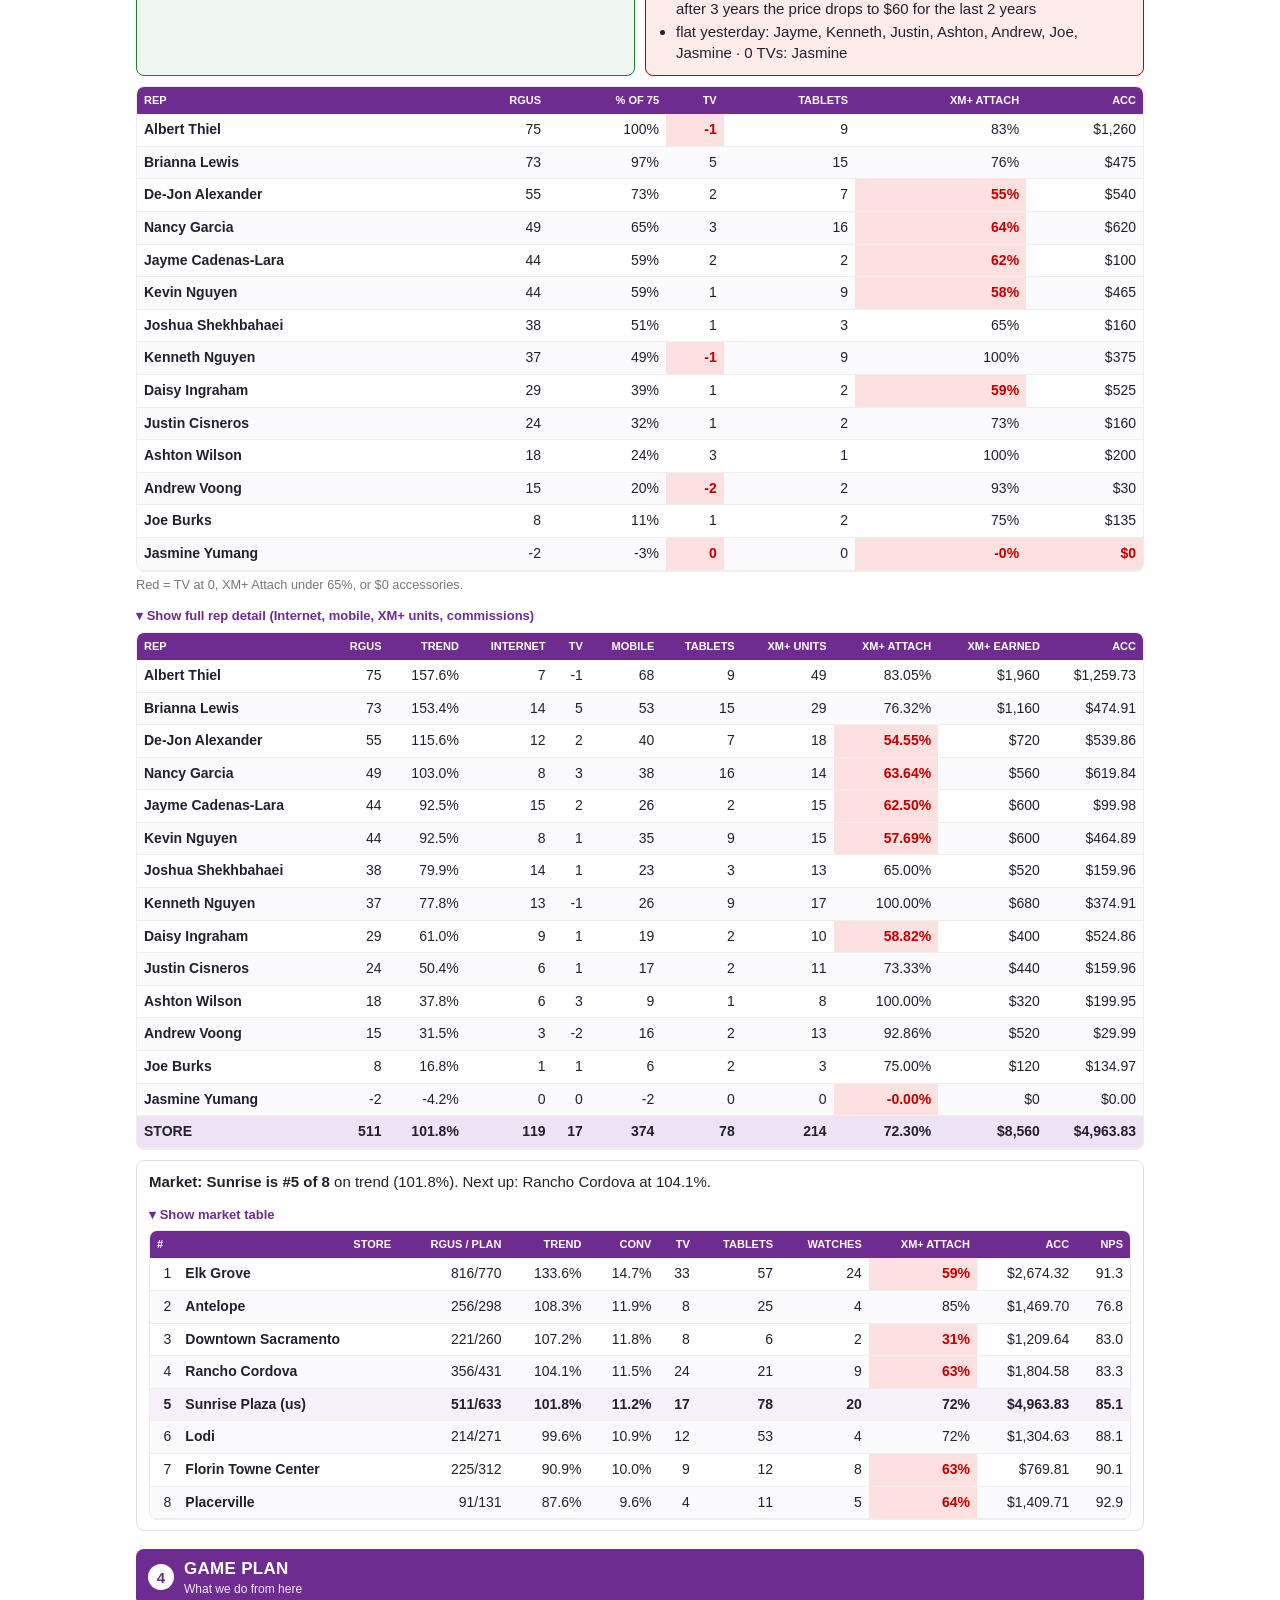
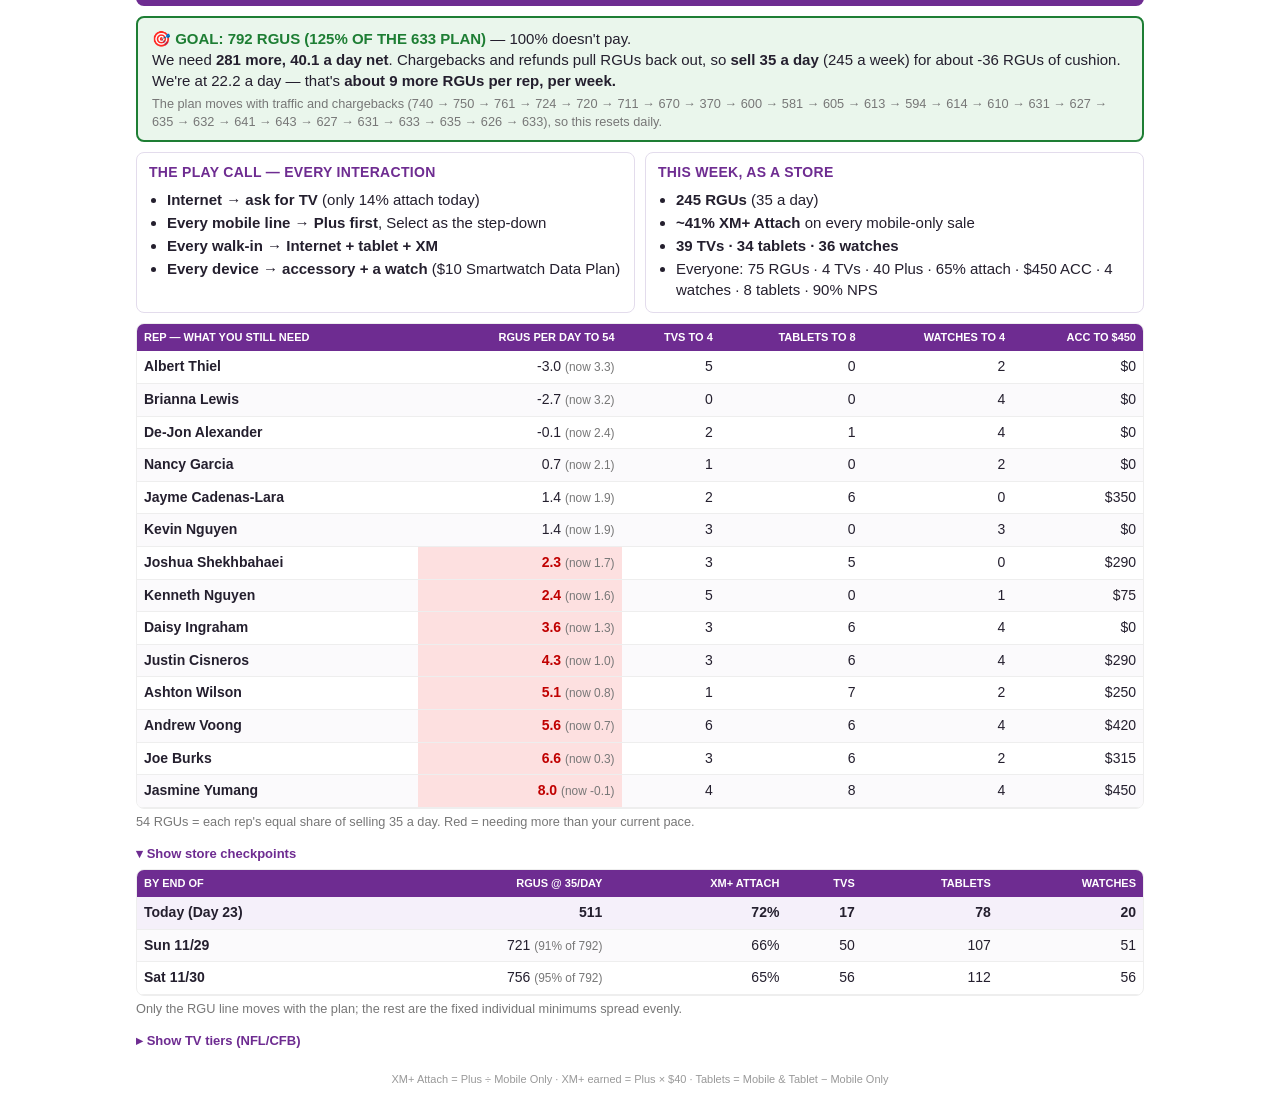
==== commit fa7200d2: "Day 23 live board (Nov 23 data) Co-Authored-By: Claude Sonnet 5.5 <noreply@anthropic.com> Claude-Ses" ====
--- a/index.html
+++ b/index.html
@@ -1,6 +1,6 @@
 <!DOCTYPE html>
     <html lang="en"><head><meta charset="UTF-8"><meta name="viewport" content="width=device-width, initial-scale=1">
-    <title>Daily Huddle Board — Bridge Xfinity #59010 — November 22, 2026 (MTD 11/1-11/22)</title>
+    <title>Daily Huddle Board — Bridge Xfinity #59010 — November 23, 2026 (MTD 11/1-11/23)</title>
     <style>
     :root{--p:#6E2C91;--pl:#F5F0FA;--bd:#E3DCEC;--g:#1E7E34;--r:#C00000;--a:#B8720C;--t:#241F2E;--mut:#777}
     *{box-sizing:border-box} body{margin:0;font-family:'Segoe UI',Arial,sans-serif;color:var(--t);background:#fff;font-size:15px;line-height:1.4;-webkit-print-color-adjust:exact;print-color-adjust:exact}
@@ -42,8 +42,8 @@
     @page{size:11in 8.5in landscape;margin:.3in}
     @media print{body{font-size:11px} nav{display:none} .wrap{max-width:none;padding:0} .sec{break-after:page;margin-top:0} .sec:last-of-type{break-after:auto} table{font-size:10.5px} .tile .v{font-size:20px} th{font-size:9px} td{padding:3px 6px} summary{display:none} details:not([open]){display:none} #ops{break-after:auto} #nps{break-after:page} .card{break-inside:avoid}}
     </style></head><body><div class="wrap">
-    <header><div><h1>Daily Huddle Board</h1><div class="s">Bridge Xfinity Store #59010 — Sunrise Plaza</div></div><div class="d">November 22, 2026 (MTD 11/1-11/22)<small>Day 22 of 30 · 8 days left</small></div></header>
-    <div class="goalbar">🎯 GOAL: 125% OF PLAN = 783 RGUs &nbsp;·&nbsp; we're at 486 &nbsp;·&nbsp; sell 35 a day to cover chargebacks &amp; refunds</div>
+    <header><div><h1>Daily Huddle Board</h1><div class="s">Bridge Xfinity Store #59010 — Sunrise Plaza</div></div><div class="d">November 23, 2026 (MTD 11/1-11/23)<small>Day 23 of 30 · 7 days left</small></div></header>
+    <div class="goalbar">🎯 GOAL: 125% OF PLAN = 792 RGUs &nbsp;·&nbsp; we're at 511 &nbsp;·&nbsp; sell 35 a day to cover chargebacks &amp; refunds</div>
     <nav><a href="#ops">① Operations</a><a href="#nps">② NPS</a><a href="#results">③ Results</a><a href="#plan">④ Game Plan</a></nav>
 
     <section class="sec" id="ops"><div class="band"><span class="n">1</span><div><b>Operations &amp; Updates</b><span class="sub">Start here</span></div></div>
@@ -63,30 +63,30 @@
     <div class="mut" style="margin-top:8px">BMOR standards: inventory counts solid · overtime ≤2% · zero Disco/Reco · No Usage under 10%</div></section>
 
     <section class="sec" id="nps"><div class="band"><span class="n">2</span><div><b>NPS</b><span class="sub">How customers rate us</span></div></div>
-    <div class="nps"><div class="big" style="color:var(--r)">84.8<small>MTD · goal 90</small></div>
-    <div style="flex:1;min-width:240px"><b>Still under our 90 goal.</b> 151 responses this month. <b>Ask every customer for the survey</b> and set the expectation of a 9–10 experience before they leave. <br><a href="nps/"><b>Open the NPS Focus page →</b></a></div></div></section>
+    <div class="nps"><div class="big" style="color:var(--r)">85.1<small>MTD · goal 90</small></div>
+    <div style="flex:1;min-width:240px"><b>Still under our 90 goal.</b> 161 responses this month. <b>Ask every customer for the survey</b> and set the expectation of a 9–10 experience before they leave. <br><a href="nps/"><b>Open the NPS Focus page →</b></a></div></div></section>
 
-    <section class="sec" id="results"><div class="band"><span class="n">3</span><div><b>Results</b><span class="sub">Where we are after Day 22</span></div></div>
+    <section class="sec" id="results"><div class="band"><span class="n">3</span><div><b>Results</b><span class="sub">Where we are after Day 23</span></div></div>
     <div class="tiles">
-    <div class="tile"><div class="l">RGUs MTD</div><div class="v">486</div><div class="x">77.6% of 626 plan</div></div>
-    <div class="tile"><div class="l">Goal (125%)</div><div class="v red">297</div><div class="x">to go · 37.1/day net</div></div>
-    <div class="tile"><div class="l">Pace</div><div class="v">22.1/day</div><div class="x">need 35 · +12.9 more</div></div>
-    <div class="tile"><div class="l">XM+ Attach</div><div class="v">72%</div><div class="x">goal 65% · 204 Plus units</div></div></div>
-    <div class="two"><div class="card green"><h3>🏆 Wins</h3><ul><li><b>Store +15 RGUs yesterday</b> (471 → 486)</li><li><b>Kevin +4</b> · De-Jon +4 · Nancy +2</li><li>TV minimum (4) hit: Brianna</li><li>Sunrise leads the market in tablets, accessories</li></ul></div>
-    <div class="card alert"><h3>👀 Focus</h3><ul><li><b>California ask: 60 RGUs this month is the minimum</b> to stay on the team (60 is the floor, not max pay) · behind the 60 pace: Jayme (44), Kevin (42), Kenneth (37), Joshua (35), Daisy (26), Justin (24), Ashton (18), Andrew (15), Joe (8), Jasmine (-2)</li><li><b>NPS 84.8</b> — under our 90 goal (151 responses)</li><li><b>XM+ Attach 72%</b> — goal 65% · above 65%: Albert, Brianna, Kenneth, Justin, Ashton, Andrew, Joe</li><li><b>Push tablets — PLAY CALL:</b> GIG Speed 5-year $60.00 + tablet $29 = <b>$90/mo bundle</b>. Better than Every Day Pricing · 5-year deal · after 3 years the price drops to $60 for the last 2 years</li><li>flat yesterday: Albert, Brianna, Daisy, Justin, Ashton, Andrew, Jasmine · 0 TVs: Kevin, Jasmine</li></ul></div></div>
-    <div class="tw"><table><thead><tr><th>Rep</th><th>RGUs</th><th>% of 75</th><th>TV</th><th>Tablets</th><th>XM+ Attach</th><th>ACC</th></tr></thead><tbody><tr><td class="nm">Albert Thiel</td><td>71</td><td>95%</td><td class="bad">-1</td><td>8</td><td>84%</td><td>$1,170</td></tr><tr><td class="nm">Brianna Lewis</td><td>66</td><td>88%</td><td>5</td><td>12</td><td>77%</td><td>$395</td></tr><tr><td class="nm">De-Jon Alexander</td><td>50</td><td>67%</td><td>2</td><td>5</td><td class="bad">50%</td><td>$465</td></tr><tr><td class="nm">Nancy Garcia</td><td>48</td><td>64%</td><td>3</td><td>16</td><td class="bad">62%</td><td>$620</td></tr><tr><td class="nm">Jayme Cadenas-Lara</td><td>44</td><td>59%</td><td>2</td><td>2</td><td class="bad">62%</td><td>$100</td></tr><tr><td class="nm">Kevin Nguyen</td><td>42</td><td>56%</td><td class="bad">0</td><td>9</td><td class="bad">60%</td><td>$465</td></tr><tr><td class="nm">Kenneth Nguyen</td><td>37</td><td>49%</td><td class="bad">-1</td><td>9</td><td>100%</td><td>$375</td></tr><tr><td class="nm">Joshua Shekhbahaei</td><td>35</td><td>47%</td><td>1</td><td>2</td><td class="bad">61%</td><td>$160</td></tr><tr><td class="nm">Daisy Ingraham</td><td>26</td><td>35%</td><td>1</td><td>2</td><td class="bad">60%</td><td>$525</td></tr><tr><td class="nm">Justin Cisneros</td><td>24</td><td>32%</td><td>1</td><td>2</td><td>73%</td><td>$160</td></tr><tr><td class="nm">Ashton Wilson</td><td>18</td><td>24%</td><td>3</td><td>1</td><td>100%</td><td>$200</td></tr><tr><td class="nm">Andrew Voong</td><td>15</td><td>20%</td><td class="bad">-2</td><td>2</td><td>93%</td><td>$30</td></tr><tr><td class="nm">Joe Burks</td><td>8</td><td>11%</td><td>1</td><td>2</td><td>75%</td><td>$135</td></tr><tr><td class="nm">Jasmine Yumang</td><td>-2</td><td>-3%</td><td class="bad">0</td><td>0</td><td class="bad">-0%</td><td class="bad">$0</td></tr></tbody></table></div>
+    <div class="tile"><div class="l">RGUs MTD</div><div class="v">511</div><div class="x">80.7% of 633 plan</div></div>
+    <div class="tile"><div class="l">Goal (125%)</div><div class="v red">281</div><div class="x">to go · 40.1/day net</div></div>
+    <div class="tile"><div class="l">Pace</div><div class="v">22.2/day</div><div class="x">need 35 · +12.8 more</div></div>
+    <div class="tile"><div class="l">XM+ Attach</div><div class="v">72%</div><div class="x">goal 65% · 214 Plus units</div></div></div>
+    <div class="two"><div class="card green"><h3>🏆 Wins</h3><ul><li><b>Store +25 RGUs yesterday</b> (486 → 511)</li><li><b>Brianna +7</b> · De-Jon +5 · Albert +4</li><li>TV minimum (4) hit: Brianna</li><li>Sunrise leads the market in tablets, accessories</li></ul></div>
+    <div class="card alert"><h3>👀 Focus</h3><ul><li><b>California ask: 60 RGUs this month is the minimum</b> to stay on the team (60 is the floor, not max pay) · behind the 60 pace: Jayme (44), Kevin (44), Joshua (38), Kenneth (37), Daisy (29), Justin (24), Ashton (18), Andrew (15), Joe (8), Jasmine (-2)</li><li><b>NPS 85.1</b> — under our 90 goal (161 responses)</li><li><b>XM+ Attach 72%</b> — goal 65% · above 65%: Albert, Brianna, Joshua, Kenneth, Justin, Ashton, Andrew, Joe</li><li><b>Push tablets — PLAY CALL:</b> GIG Speed 5-year $60.00 + tablet $29 = <b>$90/mo bundle</b>. Better than Every Day Pricing · 5-year deal · after 3 years the price drops to $60 for the last 2 years</li><li>flat yesterday: Jayme, Kenneth, Justin, Ashton, Andrew, Joe, Jasmine · 0 TVs: Jasmine</li></ul></div></div>
+    <div class="tw"><table><thead><tr><th>Rep</th><th>RGUs</th><th>% of 75</th><th>TV</th><th>Tablets</th><th>XM+ Attach</th><th>ACC</th></tr></thead><tbody><tr><td class="nm">Albert Thiel</td><td>75</td><td>100%</td><td class="bad">-1</td><td>9</td><td>83%</td><td>$1,260</td></tr><tr><td class="nm">Brianna Lewis</td><td>73</td><td>97%</td><td>5</td><td>15</td><td>76%</td><td>$475</td></tr><tr><td class="nm">De-Jon Alexander</td><td>55</td><td>73%</td><td>2</td><td>7</td><td class="bad">55%</td><td>$540</td></tr><tr><td class="nm">Nancy Garcia</td><td>49</td><td>65%</td><td>3</td><td>16</td><td class="bad">64%</td><td>$620</td></tr><tr><td class="nm">Jayme Cadenas-Lara</td><td>44</td><td>59%</td><td>2</td><td>2</td><td class="bad">62%</td><td>$100</td></tr><tr><td class="nm">Kevin Nguyen</td><td>44</td><td>59%</td><td>1</td><td>9</td><td class="bad">58%</td><td>$465</td></tr><tr><td class="nm">Joshua Shekhbahaei</td><td>38</td><td>51%</td><td>1</td><td>3</td><td>65%</td><td>$160</td></tr><tr><td class="nm">Kenneth Nguyen</td><td>37</td><td>49%</td><td class="bad">-1</td><td>9</td><td>100%</td><td>$375</td></tr><tr><td class="nm">Daisy Ingraham</td><td>29</td><td>39%</td><td>1</td><td>2</td><td class="bad">59%</td><td>$525</td></tr><tr><td class="nm">Justin Cisneros</td><td>24</td><td>32%</td><td>1</td><td>2</td><td>73%</td><td>$160</td></tr><tr><td class="nm">Ashton Wilson</td><td>18</td><td>24%</td><td>3</td><td>1</td><td>100%</td><td>$200</td></tr><tr><td class="nm">Andrew Voong</td><td>15</td><td>20%</td><td class="bad">-2</td><td>2</td><td>93%</td><td>$30</td></tr><tr><td class="nm">Joe Burks</td><td>8</td><td>11%</td><td>1</td><td>2</td><td>75%</td><td>$135</td></tr><tr><td class="nm">Jasmine Yumang</td><td>-2</td><td>-3%</td><td class="bad">0</td><td>0</td><td class="bad">-0%</td><td class="bad">$0</td></tr></tbody></table></div>
     <div class="mut" style="margin-top:4px">Red = TV at 0, XM+ Attach under 65%, or $0 accessories.</div>
-    <details open><summary>Show full rep detail (Internet, mobile, XM+ units, commissions)</summary><div class="tw"><table class="nowrap"><thead><tr><th>Rep</th><th>RGUs</th><th>Trend</th><th>Internet</th><th>TV</th><th>Mobile</th><th>Tablets</th><th>XM+ units</th><th>XM+ attach</th><th>XM+ earned</th><th>ACC</th></tr></thead><tbody><tr><td class="nm">Albert Thiel</td><td>71</td><td>155.9%</td><td>6</td><td>-1</td><td>65</td><td>8</td><td>48</td><td>84.21%</td><td>$1,920</td><td>$1,169.75</td></tr><tr><td class="nm">Brianna Lewis</td><td>66</td><td>144.9%</td><td>13</td><td>5</td><td>47</td><td>12</td><td>27</td><td>77.14%</td><td>$1,080</td><td>$394.93</td></tr><tr><td class="nm">De-Jon Alexander</td><td>50</td><td>109.8%</td><td>12</td><td>2</td><td>35</td><td>5</td><td>15</td><td class="bad">50.00%</td><td>$600</td><td>$464.88</td></tr><tr><td class="nm">Nancy Garcia</td><td>48</td><td>105.4%</td><td>8</td><td>3</td><td>37</td><td>16</td><td>13</td><td class="bad">61.90%</td><td>$520</td><td>$619.84</td></tr><tr><td class="nm">Jayme Cadenas-Lara</td><td>44</td><td>96.6%</td><td>15</td><td>2</td><td>26</td><td>2</td><td>15</td><td class="bad">62.50%</td><td>$600</td><td>$99.98</td></tr><tr><td class="nm">Kevin Nguyen</td><td>42</td><td>92.2%</td><td>8</td><td>0</td><td>34</td><td>9</td><td>15</td><td class="bad">60.00%</td><td>$600</td><td>$464.89</td></tr><tr><td class="nm">Kenneth Nguyen</td><td>37</td><td>81.3%</td><td>13</td><td>-1</td><td>26</td><td>9</td><td>17</td><td>100.00%</td><td>$680</td><td>$374.91</td></tr><tr><td class="nm">Joshua Shekhbahaei</td><td>35</td><td>76.9%</td><td>13</td><td>1</td><td>20</td><td>2</td><td>11</td><td class="bad">61.11%</td><td>$440</td><td>$159.96</td></tr><tr><td class="nm">Daisy Ingraham</td><td>26</td><td>57.1%</td><td>8</td><td>1</td><td>17</td><td>2</td><td>9</td><td class="bad">60.00%</td><td>$360</td><td>$524.86</td></tr><tr><td class="nm">Justin Cisneros</td><td>24</td><td>52.7%</td><td>6</td><td>1</td><td>17</td><td>2</td><td>11</td><td>73.33%</td><td>$440</td><td>$159.96</td></tr><tr><td class="nm">Ashton Wilson</td><td>18</td><td>39.5%</td><td>6</td><td>3</td><td>9</td><td>1</td><td>8</td><td>100.00%</td><td>$320</td><td>$199.95</td></tr><tr><td class="nm">Andrew Voong</td><td>15</td><td>32.9%</td><td>3</td><td>-2</td><td>16</td><td>2</td><td>13</td><td>92.86%</td><td>$520</td><td>$29.99</td></tr><tr><td class="nm">Joe Burks</td><td>8</td><td>17.6%</td><td>1</td><td>1</td><td>6</td><td>2</td><td>3</td><td>75.00%</td><td>$120</td><td>$134.97</td></tr><tr><td class="nm">Jasmine Yumang</td><td>-2</td><td>-4.4%</td><td>0</td><td>0</td><td>-2</td><td>0</td><td>0</td><td class="bad">-0.00%</td><td>$0</td><td>$0.00</td></tr><tr class="tot"><td class="nm">STORE</td><td>486</td><td>102.3%</td><td>115</td><td>16</td><td>353</td><td>71</td><td>204</td><td>72.34%</td><td>$8,160</td><td>$4,718.89</td></tr></tbody></table></div></details>
-    <div class="card" style="margin-top:10px"><b>Market: Sunrise is #5 of 8</b> on trend (102.3%). Next up: Antelope at 105.1%.
-    <details open><summary>Show market table</summary><div class="tw"><table class="nowrap"><thead><tr><th>#</th><th>Store</th><th>RGUs / plan</th><th>Trend</th><th>Conv</th><th>TV</th><th>Tablets</th><th>Watches</th><th>XM+ attach</th><th>ACC</th><th>NPS</th></tr></thead><tbody><tr><td>1</td><td class="nm">Elk Grove</td><td>770/763</td><td>133.0%</td><td>14.6%</td><td>31</td><td>56</td><td>24</td><td class="bad">59%</td><td>$2,544.35</td><td>90.9</td></tr><tr><td>2</td><td class="nm">Downtown Sacramento</td><td>210/260</td><td>106.5%</td><td>11.7%</td><td>6</td><td>5</td><td>2</td><td class="bad">31%</td><td>$1,139.66</td><td>82.4</td></tr><tr><td>3</td><td class="nm">Rancho Cordova</td><td>341/426</td><td>105.5%</td><td>11.6%</td><td>22</td><td>22</td><td>9</td><td class="bad">62%</td><td>$1,634.62</td><td>82.6</td></tr><tr><td>4</td><td class="nm">Antelope</td><td>232/291</td><td>105.1%</td><td>11.5%</td><td>8</td><td>24</td><td>3</td><td>83%</td><td>$1,194.75</td><td>76.8</td></tr><tr class="me"><td>5</td><td class="nm">Sunrise Plaza (us)</td><td>486/626</td><td>102.3%</td><td>11.2%</td><td>16</td><td>71</td><td>19</td><td>72%</td><td>$4,718.89</td><td>84.8</td></tr><tr><td>6</td><td class="nm">Lodi</td><td>207/271</td><td>100.7%</td><td>11.1%</td><td>11</td><td>54</td><td>3</td><td>71%</td><td>$1,304.63</td><td>88.0</td></tr><tr><td>7</td><td class="nm">Florin Towne Center</td><td>214/312</td><td>90.4%</td><td>9.9%</td><td>9</td><td>8</td><td>8</td><td class="bad">64%</td><td>$769.81</td><td>89.5</td></tr><tr><td>8</td><td class="nm">Placerville</td><td>89/132</td><td>88.9%</td><td>9.8%</td><td>3</td><td>12</td><td>5</td><td>66%</td><td>$1,409.71</td><td>92.7</td></tr></tbody></table></div></details></div></section>
+    <details open><summary>Show full rep detail (Internet, mobile, XM+ units, commissions)</summary><div class="tw"><table class="nowrap"><thead><tr><th>Rep</th><th>RGUs</th><th>Trend</th><th>Internet</th><th>TV</th><th>Mobile</th><th>Tablets</th><th>XM+ units</th><th>XM+ attach</th><th>XM+ earned</th><th>ACC</th></tr></thead><tbody><tr><td class="nm">Albert Thiel</td><td>75</td><td>157.6%</td><td>7</td><td>-1</td><td>68</td><td>9</td><td>49</td><td>83.05%</td><td>$1,960</td><td>$1,259.73</td></tr><tr><td class="nm">Brianna Lewis</td><td>73</td><td>153.4%</td><td>14</td><td>5</td><td>53</td><td>15</td><td>29</td><td>76.32%</td><td>$1,160</td><td>$474.91</td></tr><tr><td class="nm">De-Jon Alexander</td><td>55</td><td>115.6%</td><td>12</td><td>2</td><td>40</td><td>7</td><td>18</td><td class="bad">54.55%</td><td>$720</td><td>$539.86</td></tr><tr><td class="nm">Nancy Garcia</td><td>49</td><td>103.0%</td><td>8</td><td>3</td><td>38</td><td>16</td><td>14</td><td class="bad">63.64%</td><td>$560</td><td>$619.84</td></tr><tr><td class="nm">Jayme Cadenas-Lara</td><td>44</td><td>92.5%</td><td>15</td><td>2</td><td>26</td><td>2</td><td>15</td><td class="bad">62.50%</td><td>$600</td><td>$99.98</td></tr><tr><td class="nm">Kevin Nguyen</td><td>44</td><td>92.5%</td><td>8</td><td>1</td><td>35</td><td>9</td><td>15</td><td class="bad">57.69%</td><td>$600</td><td>$464.89</td></tr><tr><td class="nm">Joshua Shekhbahaei</td><td>38</td><td>79.9%</td><td>14</td><td>1</td><td>23</td><td>3</td><td>13</td><td>65.00%</td><td>$520</td><td>$159.96</td></tr><tr><td class="nm">Kenneth Nguyen</td><td>37</td><td>77.8%</td><td>13</td><td>-1</td><td>26</td><td>9</td><td>17</td><td>100.00%</td><td>$680</td><td>$374.91</td></tr><tr><td class="nm">Daisy Ingraham</td><td>29</td><td>61.0%</td><td>9</td><td>1</td><td>19</td><td>2</td><td>10</td><td class="bad">58.82%</td><td>$400</td><td>$524.86</td></tr><tr><td class="nm">Justin Cisneros</td><td>24</td><td>50.4%</td><td>6</td><td>1</td><td>17</td><td>2</td><td>11</td><td>73.33%</td><td>$440</td><td>$159.96</td></tr><tr><td class="nm">Ashton Wilson</td><td>18</td><td>37.8%</td><td>6</td><td>3</td><td>9</td><td>1</td><td>8</td><td>100.00%</td><td>$320</td><td>$199.95</td></tr><tr><td class="nm">Andrew Voong</td><td>15</td><td>31.5%</td><td>3</td><td>-2</td><td>16</td><td>2</td><td>13</td><td>92.86%</td><td>$520</td><td>$29.99</td></tr><tr><td class="nm">Joe Burks</td><td>8</td><td>16.8%</td><td>1</td><td>1</td><td>6</td><td>2</td><td>3</td><td>75.00%</td><td>$120</td><td>$134.97</td></tr><tr><td class="nm">Jasmine Yumang</td><td>-2</td><td>-4.2%</td><td>0</td><td>0</td><td>-2</td><td>0</td><td>0</td><td class="bad">-0.00%</td><td>$0</td><td>$0.00</td></tr><tr class="tot"><td class="nm">STORE</td><td>511</td><td>101.8%</td><td>119</td><td>17</td><td>374</td><td>78</td><td>214</td><td>72.30%</td><td>$8,560</td><td>$4,963.83</td></tr></tbody></table></div></details>
+    <div class="card" style="margin-top:10px"><b>Market: Sunrise is #5 of 8</b> on trend (101.8%). Next up: Rancho Cordova at 104.1%.
+    <details open><summary>Show market table</summary><div class="tw"><table class="nowrap"><thead><tr><th>#</th><th>Store</th><th>RGUs / plan</th><th>Trend</th><th>Conv</th><th>TV</th><th>Tablets</th><th>Watches</th><th>XM+ attach</th><th>ACC</th><th>NPS</th></tr></thead><tbody><tr><td>1</td><td class="nm">Elk Grove</td><td>816/770</td><td>133.6%</td><td>14.7%</td><td>33</td><td>57</td><td>24</td><td class="bad">59%</td><td>$2,674.32</td><td>91.3</td></tr><tr><td>2</td><td class="nm">Antelope</td><td>256/298</td><td>108.3%</td><td>11.9%</td><td>8</td><td>25</td><td>4</td><td>85%</td><td>$1,469.70</td><td>76.8</td></tr><tr><td>3</td><td class="nm">Downtown Sacramento</td><td>221/260</td><td>107.2%</td><td>11.8%</td><td>8</td><td>6</td><td>2</td><td class="bad">31%</td><td>$1,209.64</td><td>83.0</td></tr><tr><td>4</td><td class="nm">Rancho Cordova</td><td>356/431</td><td>104.1%</td><td>11.5%</td><td>24</td><td>21</td><td>9</td><td class="bad">63%</td><td>$1,804.58</td><td>83.3</td></tr><tr class="me"><td>5</td><td class="nm">Sunrise Plaza (us)</td><td>511/633</td><td>101.8%</td><td>11.2%</td><td>17</td><td>78</td><td>20</td><td>72%</td><td>$4,963.83</td><td>85.1</td></tr><tr><td>6</td><td class="nm">Lodi</td><td>214/271</td><td>99.6%</td><td>10.9%</td><td>12</td><td>53</td><td>4</td><td>72%</td><td>$1,304.63</td><td>88.1</td></tr><tr><td>7</td><td class="nm">Florin Towne Center</td><td>225/312</td><td>90.9%</td><td>10.0%</td><td>9</td><td>12</td><td>8</td><td class="bad">63%</td><td>$769.81</td><td>90.1</td></tr><tr><td>8</td><td class="nm">Placerville</td><td>91/131</td><td>87.6%</td><td>9.6%</td><td>4</td><td>11</td><td>5</td><td class="bad">64%</td><td>$1,409.71</td><td>92.9</td></tr></tbody></table></div></details></div></section>
 
     <section class="sec" id="plan"><div class="band"><span class="n">4</span><div><b>Game Plan</b><span class="sub">What we do from here</span></div></div>
-    <div class="goalbox"><b class="t">🎯 Goal: 783 RGUs (125% of the 626 plan)</b> — 100% doesn't pay.<br>We need <b>297 more, 37.1 a day net</b>. Chargebacks and refunds pull RGUs back out, so <b>sell 35 a day</b> (245 a week) for about -17 RGUs of cushion. We're at 22.1 a day — that's <b>about 9 more RGUs per rep, per week.</b><div class="mut" style="margin-top:4px">The plan moves with traffic and chargebacks (740 → 750 → 761 → 724 → 720 → 711 → 670 → 370 → 600 → 581 → 605 → 613 → 594 → 614 → 610 → 631 → 627 → 635 → 632 → 641 → 643 → 627 → 631 → 633 → 635 → 626), so this resets daily.</div></div>
+    <div class="goalbox"><b class="t">🎯 Goal: 792 RGUs (125% of the 633 plan)</b> — 100% doesn't pay.<br>We need <b>281 more, 40.1 a day net</b>. Chargebacks and refunds pull RGUs back out, so <b>sell 35 a day</b> (245 a week) for about -36 RGUs of cushion. We're at 22.2 a day — that's <b>about 9 more RGUs per rep, per week.</b><div class="mut" style="margin-top:4px">The plan moves with traffic and chargebacks (740 → 750 → 761 → 724 → 720 → 711 → 670 → 370 → 600 → 581 → 605 → 613 → 594 → 614 → 610 → 631 → 627 → 635 → 632 → 641 → 643 → 627 → 631 → 633 → 635 → 626 → 633), so this resets daily.</div></div>
     <div class="two"><div class="card"><h3>The play call — every interaction</h3><ul><li><b>Internet → ask for TV</b> (only 14% attach today)</li><li><b>Every mobile line → Plus first</b>, Select as the step-down</li><li><b>Every walk-in → Internet + tablet + XM</b></li><li><b>Every device → accessory + a watch</b> ($10 Smartwatch Data Plan)</li></ul></div>
-    <div class="card"><h3>This week, as a store</h3><ul><li><b>245 RGUs</b> (35 a day)</li><li><b>~45% XM+ Attach</b> on every mobile-only sale</li><li><b>35 TVs · 36 tablets · 32 watches</b></li><li>Everyone: 75 RGUs · 4 TVs · 40 Plus · 65% attach · $450 ACC · 4 watches · 8 tablets · 90% NPS</li></ul></div></div>
-    <div class="tw"><table><thead><tr><th>Rep — what you still need</th><th>RGUs per day to 55</th><th>TVs to 4</th><th>Tablets to 8</th><th>Watches to 4</th><th>ACC to $450</th></tr></thead><tbody><tr><td class="nm">Albert Thiel</td><td>-2.0 <span class="mut">(now 3.2)</span></td><td>5</td><td>0</td><td>2</td><td>$0</td></tr><tr><td class="nm">Brianna Lewis</td><td>-1.4 <span class="mut">(now 3.0)</span></td><td>0</td><td>0</td><td>4</td><td>$55</td></tr><tr><td class="nm">De-Jon Alexander</td><td>0.6 <span class="mut">(now 2.3)</span></td><td>2</td><td>3</td><td>4</td><td>$0</td></tr><tr><td class="nm">Nancy Garcia</td><td>0.9 <span class="mut">(now 2.2)</span></td><td>1</td><td>0</td><td>2</td><td>$0</td></tr><tr><td class="nm">Jayme Cadenas-Lara</td><td>1.4 <span class="mut">(now 2.0)</span></td><td>2</td><td>6</td><td>0</td><td>$350</td></tr><tr><td class="nm">Kevin Nguyen</td><td>1.6 <span class="mut">(now 1.9)</span></td><td>4</td><td>0</td><td>3</td><td>$0</td></tr><tr><td class="nm">Kenneth Nguyen</td><td class="bad">2.2 <span class="mut">(now 1.7)</span></td><td>5</td><td>0</td><td>1</td><td>$75</td></tr><tr><td class="nm">Joshua Shekhbahaei</td><td class="bad">2.5 <span class="mut">(now 1.6)</span></td><td>3</td><td>6</td><td>0</td><td>$290</td></tr><tr><td class="nm">Daisy Ingraham</td><td class="bad">3.6 <span class="mut">(now 1.2)</span></td><td>3</td><td>6</td><td>4</td><td>$0</td></tr><tr><td class="nm">Justin Cisneros</td><td class="bad">3.9 <span class="mut">(now 1.1)</span></td><td>3</td><td>6</td><td>4</td><td>$290</td></tr><tr><td class="nm">Ashton Wilson</td><td class="bad">4.6 <span class="mut">(now 0.8)</span></td><td>1</td><td>7</td><td>2</td><td>$250</td></tr><tr><td class="nm">Andrew Voong</td><td class="bad">5.0 <span class="mut">(now 0.7)</span></td><td>6</td><td>6</td><td>4</td><td>$420</td></tr><tr><td class="nm">Joe Burks</td><td class="bad">5.9 <span class="mut">(now 0.4)</span></td><td>3</td><td>6</td><td>3</td><td>$315</td></tr><tr><td class="nm">Jasmine Yumang</td><td class="bad">7.1 <span class="mut">(now -0.1)</span></td><td>4</td><td>8</td><td>4</td><td>$450</td></tr></tbody></table></div>
-    <div class="mut" style="margin-top:4px">55 RGUs = each rep's equal share of selling 35 a day. Red = needing more than your current pace.</div>
-    <details open><summary>Show store checkpoints</summary><div class="tw"><table class="nowrap"><thead><tr><th>By end of</th><th>RGUs @ 35/day</th><th>XM+ attach</th><th>TVs</th><th>Tablets</th><th>Watches</th></tr></thead><tbody><tr class="me"><td class="nm">Today (Day 22)</td><td>486</td><td>72%</td><td>16</td><td>71</td><td>19</td></tr><tr><td class="nm">Sun 11/29</td><td>731 <span class="mut">(93% of 783)</span></td><td>66%</td><td>51</td><td>107</td><td>51</td></tr><tr><td class="nm">Sat 11/30</td><td>766 <span class="mut">(98% of 783)</span></td><td>65%</td><td>56</td><td>112</td><td>56</td></tr></tbody></table></div><div class="mut" style="margin-top:4px">Only the RGU line moves with the plan; the rest are the fixed individual minimums spread evenly.</div></details>
+    <div class="card"><h3>This week, as a store</h3><ul><li><b>245 RGUs</b> (35 a day)</li><li><b>~41% XM+ Attach</b> on every mobile-only sale</li><li><b>39 TVs · 34 tablets · 36 watches</b></li><li>Everyone: 75 RGUs · 4 TVs · 40 Plus · 65% attach · $450 ACC · 4 watches · 8 tablets · 90% NPS</li></ul></div></div>
+    <div class="tw"><table><thead><tr><th>Rep — what you still need</th><th>RGUs per day to 54</th><th>TVs to 4</th><th>Tablets to 8</th><th>Watches to 4</th><th>ACC to $450</th></tr></thead><tbody><tr><td class="nm">Albert Thiel</td><td>-3.0 <span class="mut">(now 3.3)</span></td><td>5</td><td>0</td><td>2</td><td>$0</td></tr><tr><td class="nm">Brianna Lewis</td><td>-2.7 <span class="mut">(now 3.2)</span></td><td>0</td><td>0</td><td>4</td><td>$0</td></tr><tr><td class="nm">De-Jon Alexander</td><td>-0.1 <span class="mut">(now 2.4)</span></td><td>2</td><td>1</td><td>4</td><td>$0</td></tr><tr><td class="nm">Nancy Garcia</td><td>0.7 <span class="mut">(now 2.1)</span></td><td>1</td><td>0</td><td>2</td><td>$0</td></tr><tr><td class="nm">Jayme Cadenas-Lara</td><td>1.4 <span class="mut">(now 1.9)</span></td><td>2</td><td>6</td><td>0</td><td>$350</td></tr><tr><td class="nm">Kevin Nguyen</td><td>1.4 <span class="mut">(now 1.9)</span></td><td>3</td><td>0</td><td>3</td><td>$0</td></tr><tr><td class="nm">Joshua Shekhbahaei</td><td class="bad">2.3 <span class="mut">(now 1.7)</span></td><td>3</td><td>5</td><td>0</td><td>$290</td></tr><tr><td class="nm">Kenneth Nguyen</td><td class="bad">2.4 <span class="mut">(now 1.6)</span></td><td>5</td><td>0</td><td>1</td><td>$75</td></tr><tr><td class="nm">Daisy Ingraham</td><td class="bad">3.6 <span class="mut">(now 1.3)</span></td><td>3</td><td>6</td><td>4</td><td>$0</td></tr><tr><td class="nm">Justin Cisneros</td><td class="bad">4.3 <span class="mut">(now 1.0)</span></td><td>3</td><td>6</td><td>4</td><td>$290</td></tr><tr><td class="nm">Ashton Wilson</td><td class="bad">5.1 <span class="mut">(now 0.8)</span></td><td>1</td><td>7</td><td>2</td><td>$250</td></tr><tr><td class="nm">Andrew Voong</td><td class="bad">5.6 <span class="mut">(now 0.7)</span></td><td>6</td><td>6</td><td>4</td><td>$420</td></tr><tr><td class="nm">Joe Burks</td><td class="bad">6.6 <span class="mut">(now 0.3)</span></td><td>3</td><td>6</td><td>2</td><td>$315</td></tr><tr><td class="nm">Jasmine Yumang</td><td class="bad">8.0 <span class="mut">(now -0.1)</span></td><td>4</td><td>8</td><td>4</td><td>$450</td></tr></tbody></table></div>
+    <div class="mut" style="margin-top:4px">54 RGUs = each rep's equal share of selling 35 a day. Red = needing more than your current pace.</div>
+    <details open><summary>Show store checkpoints</summary><div class="tw"><table class="nowrap"><thead><tr><th>By end of</th><th>RGUs @ 35/day</th><th>XM+ attach</th><th>TVs</th><th>Tablets</th><th>Watches</th></tr></thead><tbody><tr class="me"><td class="nm">Today (Day 23)</td><td>511</td><td>72%</td><td>17</td><td>78</td><td>20</td></tr><tr><td class="nm">Sun 11/29</td><td>721 <span class="mut">(91% of 792)</span></td><td>66%</td><td>50</td><td>107</td><td>51</td></tr><tr><td class="nm">Sat 11/30</td><td>756 <span class="mut">(95% of 792)</span></td><td>65%</td><td>56</td><td>112</td><td>56</td></tr></tbody></table></div><div class="mut" style="margin-top:4px">Only the RGU line moves with the plan; the rest are the fixed individual minimums spread evenly.</div></details>
     <details><summary>Show TV tiers (NFL/CFB)</summary><div class="tw"><table><thead><tr><th>Tier</th><th>$/mo</th><th>Key channels</th></tr></thead><tbody><tr><td class="nm">TV Core</td><td>$65</td><td>ABC, CBS, FOX, NBC</td></tr><tr><td class="nm">Sports &amp; News</td><td>$90</td><td>+ESPN/2, FS1/2, conf. networks (in-state), Peacock Premium</td></tr><tr><td class="nm">World Soccer Ticket</td><td>$95</td><td>+Deportes channels, X1 Box</td></tr><tr><td class="nm">TV Premium</td><td>$135</td><td>+NFL Network, ESPNU, ESPNEWS, conf. networks (out-of-state)</td></tr><tr><td class="nm">+ More Sports/Ent</td><td>$9.99</td><td>BTN (out-of-state), NFL RedZone</td></tr></tbody></table></div></details></section>
     <div class="foot">XM+ Attach = Plus ÷ Mobile Only · XM+ earned = Plus × $40 · Tablets = Mobile &amp; Tablet − Mobile Only</div>
     </div>
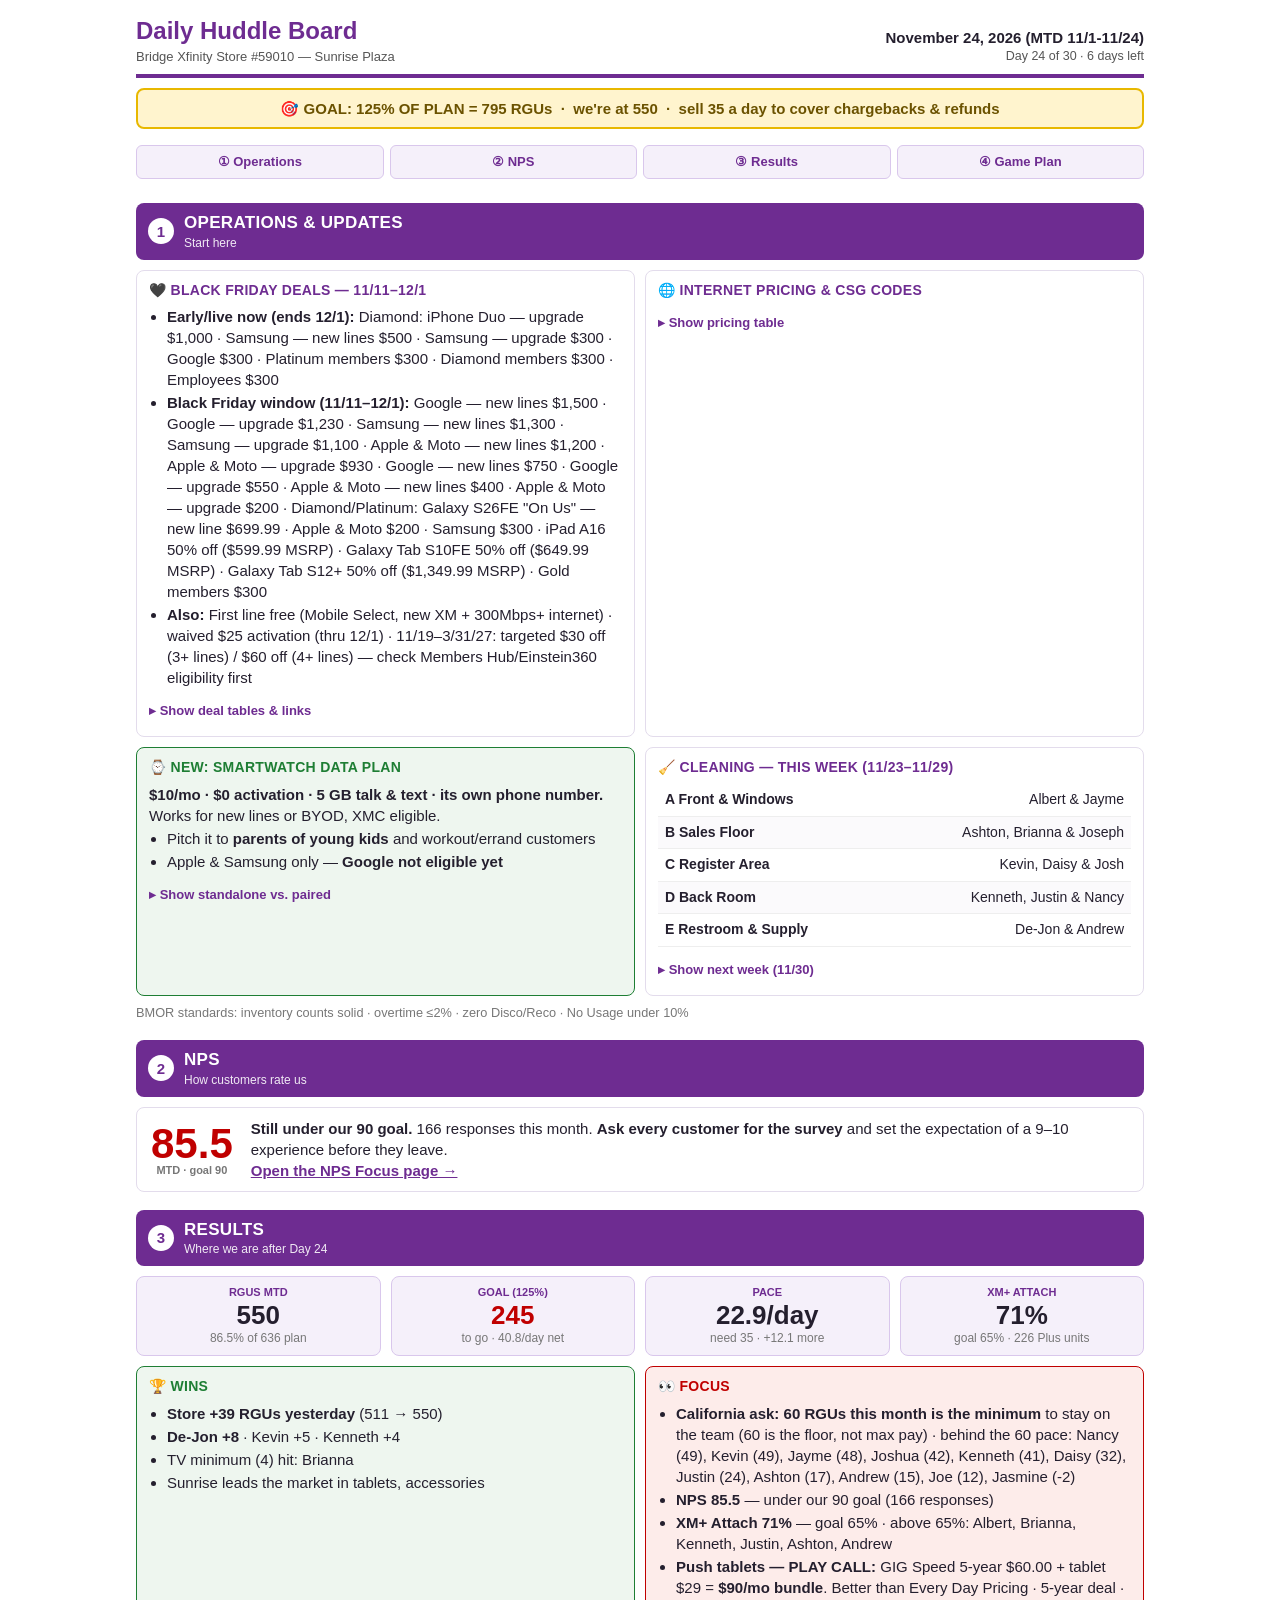
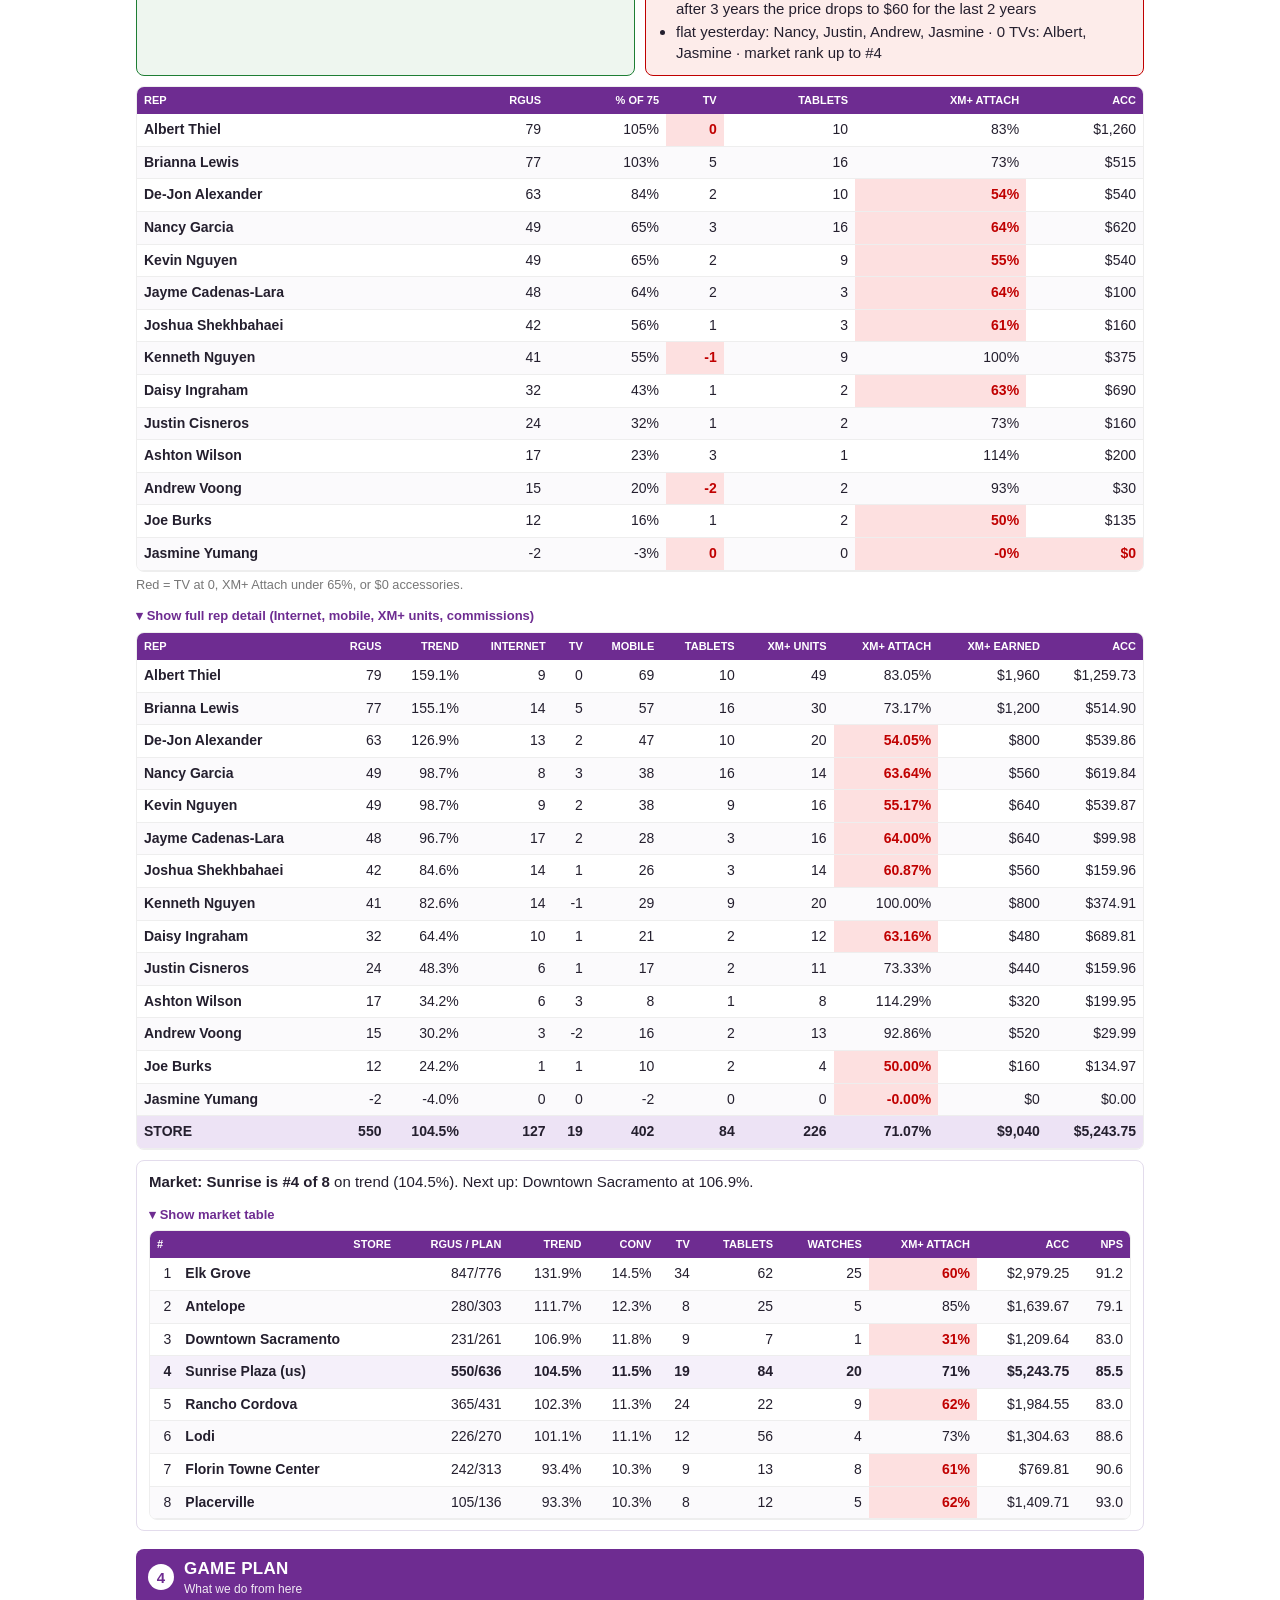
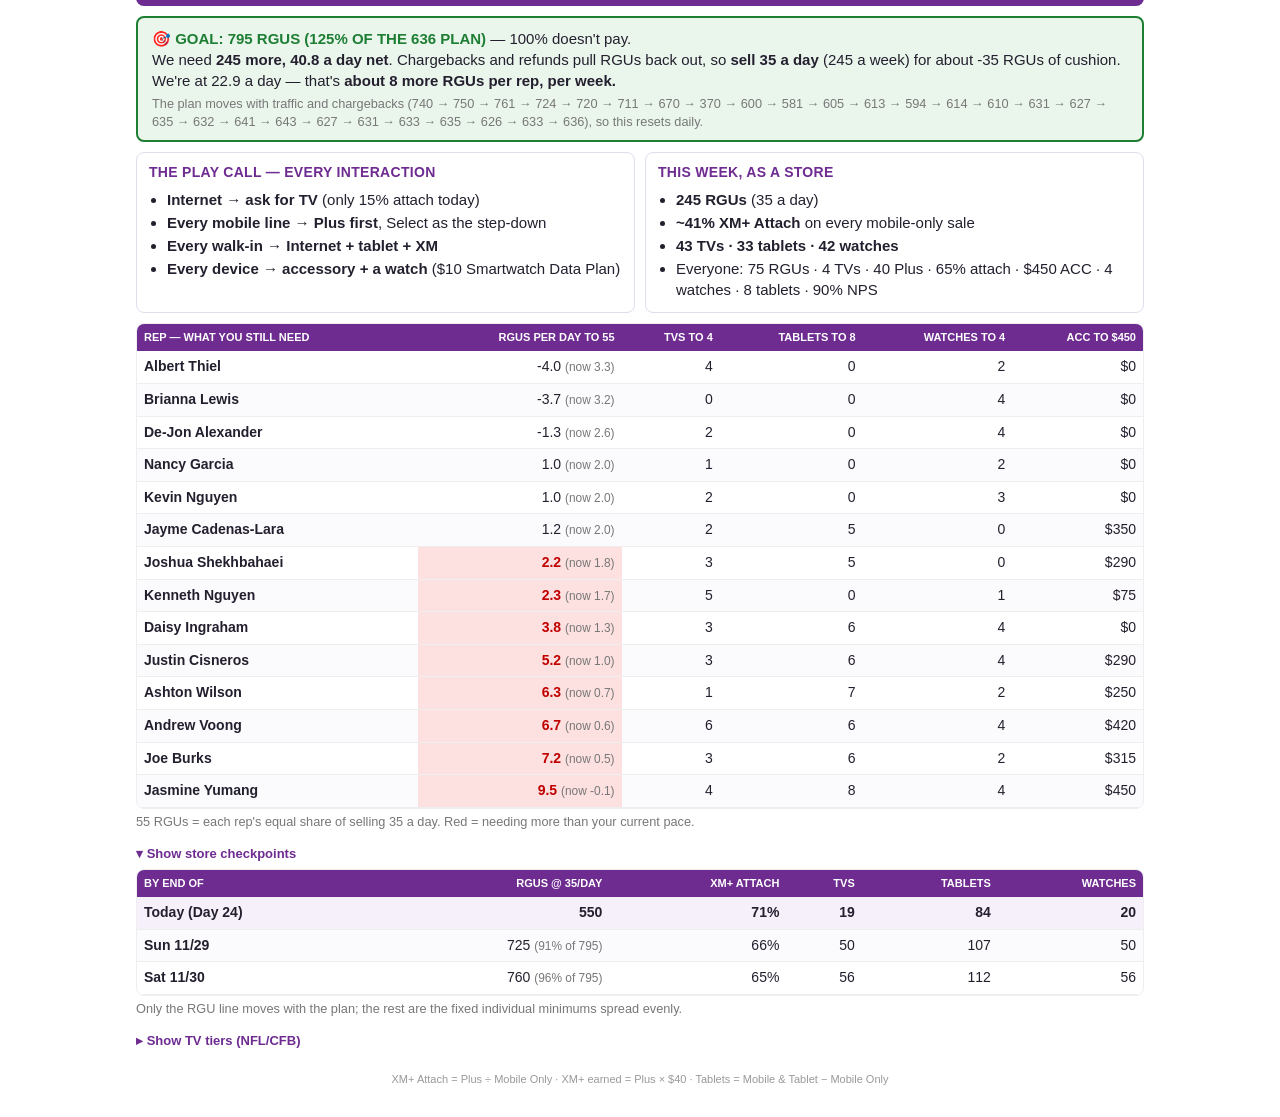
==== commit c183daa6: "Day 24 live board (Nov 24 data) Co-Authored-By: Claude Sonnet 5.5 <noreply@anthropic.com> Claude-Ses" ====
--- a/index.html
+++ b/index.html
@@ -1,6 +1,6 @@
 <!DOCTYPE html>
     <html lang="en"><head><meta charset="UTF-8"><meta name="viewport" content="width=device-width, initial-scale=1">
-    <title>Daily Huddle Board — Bridge Xfinity #59010 — November 23, 2026 (MTD 11/1-11/23)</title>
+    <title>Daily Huddle Board — Bridge Xfinity #59010 — November 24, 2026 (MTD 11/1-11/24)</title>
     <style>
     :root{--p:#6E2C91;--pl:#F5F0FA;--bd:#E3DCEC;--g:#1E7E34;--r:#C00000;--a:#B8720C;--t:#241F2E;--mut:#777}
     *{box-sizing:border-box} body{margin:0;font-family:'Segoe UI',Arial,sans-serif;color:var(--t);background:#fff;font-size:15px;line-height:1.4;-webkit-print-color-adjust:exact;print-color-adjust:exact}
@@ -42,8 +42,8 @@
     @page{size:11in 8.5in landscape;margin:.3in}
     @media print{body{font-size:11px} nav{display:none} .wrap{max-width:none;padding:0} .sec{break-after:page;margin-top:0} .sec:last-of-type{break-after:auto} table{font-size:10.5px} .tile .v{font-size:20px} th{font-size:9px} td{padding:3px 6px} summary{display:none} details:not([open]){display:none} #ops{break-after:auto} #nps{break-after:page} .card{break-inside:avoid}}
     </style></head><body><div class="wrap">
-    <header><div><h1>Daily Huddle Board</h1><div class="s">Bridge Xfinity Store #59010 — Sunrise Plaza</div></div><div class="d">November 23, 2026 (MTD 11/1-11/23)<small>Day 23 of 30 · 7 days left</small></div></header>
-    <div class="goalbar">🎯 GOAL: 125% OF PLAN = 792 RGUs &nbsp;·&nbsp; we're at 511 &nbsp;·&nbsp; sell 35 a day to cover chargebacks &amp; refunds</div>
+    <header><div><h1>Daily Huddle Board</h1><div class="s">Bridge Xfinity Store #59010 — Sunrise Plaza</div></div><div class="d">November 24, 2026 (MTD 11/1-11/24)<small>Day 24 of 30 · 6 days left</small></div></header>
+    <div class="goalbar">🎯 GOAL: 125% OF PLAN = 795 RGUs &nbsp;·&nbsp; we're at 550 &nbsp;·&nbsp; sell 35 a day to cover chargebacks &amp; refunds</div>
     <nav><a href="#ops">① Operations</a><a href="#nps">② NPS</a><a href="#results">③ Results</a><a href="#plan">④ Game Plan</a></nav>
 
     <section class="sec" id="ops"><div class="band"><span class="n">1</span><div><b>Operations &amp; Updates</b><span class="sub">Start here</span></div></div>
@@ -63,30 +63,30 @@
     <div class="mut" style="margin-top:8px">BMOR standards: inventory counts solid · overtime ≤2% · zero Disco/Reco · No Usage under 10%</div></section>
 
     <section class="sec" id="nps"><div class="band"><span class="n">2</span><div><b>NPS</b><span class="sub">How customers rate us</span></div></div>
-    <div class="nps"><div class="big" style="color:var(--r)">85.1<small>MTD · goal 90</small></div>
-    <div style="flex:1;min-width:240px"><b>Still under our 90 goal.</b> 161 responses this month. <b>Ask every customer for the survey</b> and set the expectation of a 9–10 experience before they leave. <br><a href="nps/"><b>Open the NPS Focus page →</b></a></div></div></section>
+    <div class="nps"><div class="big" style="color:var(--r)">85.5<small>MTD · goal 90</small></div>
+    <div style="flex:1;min-width:240px"><b>Still under our 90 goal.</b> 166 responses this month. <b>Ask every customer for the survey</b> and set the expectation of a 9–10 experience before they leave. <br><a href="nps/"><b>Open the NPS Focus page →</b></a></div></div></section>
 
-    <section class="sec" id="results"><div class="band"><span class="n">3</span><div><b>Results</b><span class="sub">Where we are after Day 23</span></div></div>
+    <section class="sec" id="results"><div class="band"><span class="n">3</span><div><b>Results</b><span class="sub">Where we are after Day 24</span></div></div>
     <div class="tiles">
-    <div class="tile"><div class="l">RGUs MTD</div><div class="v">511</div><div class="x">80.7% of 633 plan</div></div>
-    <div class="tile"><div class="l">Goal (125%)</div><div class="v red">281</div><div class="x">to go · 40.1/day net</div></div>
-    <div class="tile"><div class="l">Pace</div><div class="v">22.2/day</div><div class="x">need 35 · +12.8 more</div></div>
-    <div class="tile"><div class="l">XM+ Attach</div><div class="v">72%</div><div class="x">goal 65% · 214 Plus units</div></div></div>
-    <div class="two"><div class="card green"><h3>🏆 Wins</h3><ul><li><b>Store +25 RGUs yesterday</b> (486 → 511)</li><li><b>Brianna +7</b> · De-Jon +5 · Albert +4</li><li>TV minimum (4) hit: Brianna</li><li>Sunrise leads the market in tablets, accessories</li></ul></div>
-    <div class="card alert"><h3>👀 Focus</h3><ul><li><b>California ask: 60 RGUs this month is the minimum</b> to stay on the team (60 is the floor, not max pay) · behind the 60 pace: Jayme (44), Kevin (44), Joshua (38), Kenneth (37), Daisy (29), Justin (24), Ashton (18), Andrew (15), Joe (8), Jasmine (-2)</li><li><b>NPS 85.1</b> — under our 90 goal (161 responses)</li><li><b>XM+ Attach 72%</b> — goal 65% · above 65%: Albert, Brianna, Joshua, Kenneth, Justin, Ashton, Andrew, Joe</li><li><b>Push tablets — PLAY CALL:</b> GIG Speed 5-year $60.00 + tablet $29 = <b>$90/mo bundle</b>. Better than Every Day Pricing · 5-year deal · after 3 years the price drops to $60 for the last 2 years</li><li>flat yesterday: Jayme, Kenneth, Justin, Ashton, Andrew, Joe, Jasmine · 0 TVs: Jasmine</li></ul></div></div>
-    <div class="tw"><table><thead><tr><th>Rep</th><th>RGUs</th><th>% of 75</th><th>TV</th><th>Tablets</th><th>XM+ Attach</th><th>ACC</th></tr></thead><tbody><tr><td class="nm">Albert Thiel</td><td>75</td><td>100%</td><td class="bad">-1</td><td>9</td><td>83%</td><td>$1,260</td></tr><tr><td class="nm">Brianna Lewis</td><td>73</td><td>97%</td><td>5</td><td>15</td><td>76%</td><td>$475</td></tr><tr><td class="nm">De-Jon Alexander</td><td>55</td><td>73%</td><td>2</td><td>7</td><td class="bad">55%</td><td>$540</td></tr><tr><td class="nm">Nancy Garcia</td><td>49</td><td>65%</td><td>3</td><td>16</td><td class="bad">64%</td><td>$620</td></tr><tr><td class="nm">Jayme Cadenas-Lara</td><td>44</td><td>59%</td><td>2</td><td>2</td><td class="bad">62%</td><td>$100</td></tr><tr><td class="nm">Kevin Nguyen</td><td>44</td><td>59%</td><td>1</td><td>9</td><td class="bad">58%</td><td>$465</td></tr><tr><td class="nm">Joshua Shekhbahaei</td><td>38</td><td>51%</td><td>1</td><td>3</td><td>65%</td><td>$160</td></tr><tr><td class="nm">Kenneth Nguyen</td><td>37</td><td>49%</td><td class="bad">-1</td><td>9</td><td>100%</td><td>$375</td></tr><tr><td class="nm">Daisy Ingraham</td><td>29</td><td>39%</td><td>1</td><td>2</td><td class="bad">59%</td><td>$525</td></tr><tr><td class="nm">Justin Cisneros</td><td>24</td><td>32%</td><td>1</td><td>2</td><td>73%</td><td>$160</td></tr><tr><td class="nm">Ashton Wilson</td><td>18</td><td>24%</td><td>3</td><td>1</td><td>100%</td><td>$200</td></tr><tr><td class="nm">Andrew Voong</td><td>15</td><td>20%</td><td class="bad">-2</td><td>2</td><td>93%</td><td>$30</td></tr><tr><td class="nm">Joe Burks</td><td>8</td><td>11%</td><td>1</td><td>2</td><td>75%</td><td>$135</td></tr><tr><td class="nm">Jasmine Yumang</td><td>-2</td><td>-3%</td><td class="bad">0</td><td>0</td><td class="bad">-0%</td><td class="bad">$0</td></tr></tbody></table></div>
+    <div class="tile"><div class="l">RGUs MTD</div><div class="v">550</div><div class="x">86.5% of 636 plan</div></div>
+    <div class="tile"><div class="l">Goal (125%)</div><div class="v red">245</div><div class="x">to go · 40.8/day net</div></div>
+    <div class="tile"><div class="l">Pace</div><div class="v">22.9/day</div><div class="x">need 35 · +12.1 more</div></div>
+    <div class="tile"><div class="l">XM+ Attach</div><div class="v">71%</div><div class="x">goal 65% · 226 Plus units</div></div></div>
+    <div class="two"><div class="card green"><h3>🏆 Wins</h3><ul><li><b>Store +39 RGUs yesterday</b> (511 → 550)</li><li><b>De-Jon +8</b> · Kevin +5 · Kenneth +4</li><li>TV minimum (4) hit: Brianna</li><li>Sunrise leads the market in tablets, accessories</li></ul></div>
+    <div class="card alert"><h3>👀 Focus</h3><ul><li><b>California ask: 60 RGUs this month is the minimum</b> to stay on the team (60 is the floor, not max pay) · behind the 60 pace: Nancy (49), Kevin (49), Jayme (48), Joshua (42), Kenneth (41), Daisy (32), Justin (24), Ashton (17), Andrew (15), Joe (12), Jasmine (-2)</li><li><b>NPS 85.5</b> — under our 90 goal (166 responses)</li><li><b>XM+ Attach 71%</b> — goal 65% · above 65%: Albert, Brianna, Kenneth, Justin, Ashton, Andrew</li><li><b>Push tablets — PLAY CALL:</b> GIG Speed 5-year $60.00 + tablet $29 = <b>$90/mo bundle</b>. Better than Every Day Pricing · 5-year deal · after 3 years the price drops to $60 for the last 2 years</li><li>flat yesterday: Nancy, Justin, Andrew, Jasmine · 0 TVs: Albert, Jasmine · market rank up to #4</li></ul></div></div>
+    <div class="tw"><table><thead><tr><th>Rep</th><th>RGUs</th><th>% of 75</th><th>TV</th><th>Tablets</th><th>XM+ Attach</th><th>ACC</th></tr></thead><tbody><tr><td class="nm">Albert Thiel</td><td>79</td><td>105%</td><td class="bad">0</td><td>10</td><td>83%</td><td>$1,260</td></tr><tr><td class="nm">Brianna Lewis</td><td>77</td><td>103%</td><td>5</td><td>16</td><td>73%</td><td>$515</td></tr><tr><td class="nm">De-Jon Alexander</td><td>63</td><td>84%</td><td>2</td><td>10</td><td class="bad">54%</td><td>$540</td></tr><tr><td class="nm">Nancy Garcia</td><td>49</td><td>65%</td><td>3</td><td>16</td><td class="bad">64%</td><td>$620</td></tr><tr><td class="nm">Kevin Nguyen</td><td>49</td><td>65%</td><td>2</td><td>9</td><td class="bad">55%</td><td>$540</td></tr><tr><td class="nm">Jayme Cadenas-Lara</td><td>48</td><td>64%</td><td>2</td><td>3</td><td class="bad">64%</td><td>$100</td></tr><tr><td class="nm">Joshua Shekhbahaei</td><td>42</td><td>56%</td><td>1</td><td>3</td><td class="bad">61%</td><td>$160</td></tr><tr><td class="nm">Kenneth Nguyen</td><td>41</td><td>55%</td><td class="bad">-1</td><td>9</td><td>100%</td><td>$375</td></tr><tr><td class="nm">Daisy Ingraham</td><td>32</td><td>43%</td><td>1</td><td>2</td><td class="bad">63%</td><td>$690</td></tr><tr><td class="nm">Justin Cisneros</td><td>24</td><td>32%</td><td>1</td><td>2</td><td>73%</td><td>$160</td></tr><tr><td class="nm">Ashton Wilson</td><td>17</td><td>23%</td><td>3</td><td>1</td><td>114%</td><td>$200</td></tr><tr><td class="nm">Andrew Voong</td><td>15</td><td>20%</td><td class="bad">-2</td><td>2</td><td>93%</td><td>$30</td></tr><tr><td class="nm">Joe Burks</td><td>12</td><td>16%</td><td>1</td><td>2</td><td class="bad">50%</td><td>$135</td></tr><tr><td class="nm">Jasmine Yumang</td><td>-2</td><td>-3%</td><td class="bad">0</td><td>0</td><td class="bad">-0%</td><td class="bad">$0</td></tr></tbody></table></div>
     <div class="mut" style="margin-top:4px">Red = TV at 0, XM+ Attach under 65%, or $0 accessories.</div>
-    <details open><summary>Show full rep detail (Internet, mobile, XM+ units, commissions)</summary><div class="tw"><table class="nowrap"><thead><tr><th>Rep</th><th>RGUs</th><th>Trend</th><th>Internet</th><th>TV</th><th>Mobile</th><th>Tablets</th><th>XM+ units</th><th>XM+ attach</th><th>XM+ earned</th><th>ACC</th></tr></thead><tbody><tr><td class="nm">Albert Thiel</td><td>75</td><td>157.6%</td><td>7</td><td>-1</td><td>68</td><td>9</td><td>49</td><td>83.05%</td><td>$1,960</td><td>$1,259.73</td></tr><tr><td class="nm">Brianna Lewis</td><td>73</td><td>153.4%</td><td>14</td><td>5</td><td>53</td><td>15</td><td>29</td><td>76.32%</td><td>$1,160</td><td>$474.91</td></tr><tr><td class="nm">De-Jon Alexander</td><td>55</td><td>115.6%</td><td>12</td><td>2</td><td>40</td><td>7</td><td>18</td><td class="bad">54.55%</td><td>$720</td><td>$539.86</td></tr><tr><td class="nm">Nancy Garcia</td><td>49</td><td>103.0%</td><td>8</td><td>3</td><td>38</td><td>16</td><td>14</td><td class="bad">63.64%</td><td>$560</td><td>$619.84</td></tr><tr><td class="nm">Jayme Cadenas-Lara</td><td>44</td><td>92.5%</td><td>15</td><td>2</td><td>26</td><td>2</td><td>15</td><td class="bad">62.50%</td><td>$600</td><td>$99.98</td></tr><tr><td class="nm">Kevin Nguyen</td><td>44</td><td>92.5%</td><td>8</td><td>1</td><td>35</td><td>9</td><td>15</td><td class="bad">57.69%</td><td>$600</td><td>$464.89</td></tr><tr><td class="nm">Joshua Shekhbahaei</td><td>38</td><td>79.9%</td><td>14</td><td>1</td><td>23</td><td>3</td><td>13</td><td>65.00%</td><td>$520</td><td>$159.96</td></tr><tr><td class="nm">Kenneth Nguyen</td><td>37</td><td>77.8%</td><td>13</td><td>-1</td><td>26</td><td>9</td><td>17</td><td>100.00%</td><td>$680</td><td>$374.91</td></tr><tr><td class="nm">Daisy Ingraham</td><td>29</td><td>61.0%</td><td>9</td><td>1</td><td>19</td><td>2</td><td>10</td><td class="bad">58.82%</td><td>$400</td><td>$524.86</td></tr><tr><td class="nm">Justin Cisneros</td><td>24</td><td>50.4%</td><td>6</td><td>1</td><td>17</td><td>2</td><td>11</td><td>73.33%</td><td>$440</td><td>$159.96</td></tr><tr><td class="nm">Ashton Wilson</td><td>18</td><td>37.8%</td><td>6</td><td>3</td><td>9</td><td>1</td><td>8</td><td>100.00%</td><td>$320</td><td>$199.95</td></tr><tr><td class="nm">Andrew Voong</td><td>15</td><td>31.5%</td><td>3</td><td>-2</td><td>16</td><td>2</td><td>13</td><td>92.86%</td><td>$520</td><td>$29.99</td></tr><tr><td class="nm">Joe Burks</td><td>8</td><td>16.8%</td><td>1</td><td>1</td><td>6</td><td>2</td><td>3</td><td>75.00%</td><td>$120</td><td>$134.97</td></tr><tr><td class="nm">Jasmine Yumang</td><td>-2</td><td>-4.2%</td><td>0</td><td>0</td><td>-2</td><td>0</td><td>0</td><td class="bad">-0.00%</td><td>$0</td><td>$0.00</td></tr><tr class="tot"><td class="nm">STORE</td><td>511</td><td>101.8%</td><td>119</td><td>17</td><td>374</td><td>78</td><td>214</td><td>72.30%</td><td>$8,560</td><td>$4,963.83</td></tr></tbody></table></div></details>
-    <div class="card" style="margin-top:10px"><b>Market: Sunrise is #5 of 8</b> on trend (101.8%). Next up: Rancho Cordova at 104.1%.
-    <details open><summary>Show market table</summary><div class="tw"><table class="nowrap"><thead><tr><th>#</th><th>Store</th><th>RGUs / plan</th><th>Trend</th><th>Conv</th><th>TV</th><th>Tablets</th><th>Watches</th><th>XM+ attach</th><th>ACC</th><th>NPS</th></tr></thead><tbody><tr><td>1</td><td class="nm">Elk Grove</td><td>816/770</td><td>133.6%</td><td>14.7%</td><td>33</td><td>57</td><td>24</td><td class="bad">59%</td><td>$2,674.32</td><td>91.3</td></tr><tr><td>2</td><td class="nm">Antelope</td><td>256/298</td><td>108.3%</td><td>11.9%</td><td>8</td><td>25</td><td>4</td><td>85%</td><td>$1,469.70</td><td>76.8</td></tr><tr><td>3</td><td class="nm">Downtown Sacramento</td><td>221/260</td><td>107.2%</td><td>11.8%</td><td>8</td><td>6</td><td>2</td><td class="bad">31%</td><td>$1,209.64</td><td>83.0</td></tr><tr><td>4</td><td class="nm">Rancho Cordova</td><td>356/431</td><td>104.1%</td><td>11.5%</td><td>24</td><td>21</td><td>9</td><td class="bad">63%</td><td>$1,804.58</td><td>83.3</td></tr><tr class="me"><td>5</td><td class="nm">Sunrise Plaza (us)</td><td>511/633</td><td>101.8%</td><td>11.2%</td><td>17</td><td>78</td><td>20</td><td>72%</td><td>$4,963.83</td><td>85.1</td></tr><tr><td>6</td><td class="nm">Lodi</td><td>214/271</td><td>99.6%</td><td>10.9%</td><td>12</td><td>53</td><td>4</td><td>72%</td><td>$1,304.63</td><td>88.1</td></tr><tr><td>7</td><td class="nm">Florin Towne Center</td><td>225/312</td><td>90.9%</td><td>10.0%</td><td>9</td><td>12</td><td>8</td><td class="bad">63%</td><td>$769.81</td><td>90.1</td></tr><tr><td>8</td><td class="nm">Placerville</td><td>91/131</td><td>87.6%</td><td>9.6%</td><td>4</td><td>11</td><td>5</td><td class="bad">64%</td><td>$1,409.71</td><td>92.9</td></tr></tbody></table></div></details></div></section>
+    <details open><summary>Show full rep detail (Internet, mobile, XM+ units, commissions)</summary><div class="tw"><table class="nowrap"><thead><tr><th>Rep</th><th>RGUs</th><th>Trend</th><th>Internet</th><th>TV</th><th>Mobile</th><th>Tablets</th><th>XM+ units</th><th>XM+ attach</th><th>XM+ earned</th><th>ACC</th></tr></thead><tbody><tr><td class="nm">Albert Thiel</td><td>79</td><td>159.1%</td><td>9</td><td>0</td><td>69</td><td>10</td><td>49</td><td>83.05%</td><td>$1,960</td><td>$1,259.73</td></tr><tr><td class="nm">Brianna Lewis</td><td>77</td><td>155.1%</td><td>14</td><td>5</td><td>57</td><td>16</td><td>30</td><td>73.17%</td><td>$1,200</td><td>$514.90</td></tr><tr><td class="nm">De-Jon Alexander</td><td>63</td><td>126.9%</td><td>13</td><td>2</td><td>47</td><td>10</td><td>20</td><td class="bad">54.05%</td><td>$800</td><td>$539.86</td></tr><tr><td class="nm">Nancy Garcia</td><td>49</td><td>98.7%</td><td>8</td><td>3</td><td>38</td><td>16</td><td>14</td><td class="bad">63.64%</td><td>$560</td><td>$619.84</td></tr><tr><td class="nm">Kevin Nguyen</td><td>49</td><td>98.7%</td><td>9</td><td>2</td><td>38</td><td>9</td><td>16</td><td class="bad">55.17%</td><td>$640</td><td>$539.87</td></tr><tr><td class="nm">Jayme Cadenas-Lara</td><td>48</td><td>96.7%</td><td>17</td><td>2</td><td>28</td><td>3</td><td>16</td><td class="bad">64.00%</td><td>$640</td><td>$99.98</td></tr><tr><td class="nm">Joshua Shekhbahaei</td><td>42</td><td>84.6%</td><td>14</td><td>1</td><td>26</td><td>3</td><td>14</td><td class="bad">60.87%</td><td>$560</td><td>$159.96</td></tr><tr><td class="nm">Kenneth Nguyen</td><td>41</td><td>82.6%</td><td>14</td><td>-1</td><td>29</td><td>9</td><td>20</td><td>100.00%</td><td>$800</td><td>$374.91</td></tr><tr><td class="nm">Daisy Ingraham</td><td>32</td><td>64.4%</td><td>10</td><td>1</td><td>21</td><td>2</td><td>12</td><td class="bad">63.16%</td><td>$480</td><td>$689.81</td></tr><tr><td class="nm">Justin Cisneros</td><td>24</td><td>48.3%</td><td>6</td><td>1</td><td>17</td><td>2</td><td>11</td><td>73.33%</td><td>$440</td><td>$159.96</td></tr><tr><td class="nm">Ashton Wilson</td><td>17</td><td>34.2%</td><td>6</td><td>3</td><td>8</td><td>1</td><td>8</td><td>114.29%</td><td>$320</td><td>$199.95</td></tr><tr><td class="nm">Andrew Voong</td><td>15</td><td>30.2%</td><td>3</td><td>-2</td><td>16</td><td>2</td><td>13</td><td>92.86%</td><td>$520</td><td>$29.99</td></tr><tr><td class="nm">Joe Burks</td><td>12</td><td>24.2%</td><td>1</td><td>1</td><td>10</td><td>2</td><td>4</td><td class="bad">50.00%</td><td>$160</td><td>$134.97</td></tr><tr><td class="nm">Jasmine Yumang</td><td>-2</td><td>-4.0%</td><td>0</td><td>0</td><td>-2</td><td>0</td><td>0</td><td class="bad">-0.00%</td><td>$0</td><td>$0.00</td></tr><tr class="tot"><td class="nm">STORE</td><td>550</td><td>104.5%</td><td>127</td><td>19</td><td>402</td><td>84</td><td>226</td><td>71.07%</td><td>$9,040</td><td>$5,243.75</td></tr></tbody></table></div></details>
+    <div class="card" style="margin-top:10px"><b>Market: Sunrise is #4 of 8</b> on trend (104.5%). Next up: Downtown Sacramento at 106.9%.
+    <details open><summary>Show market table</summary><div class="tw"><table class="nowrap"><thead><tr><th>#</th><th>Store</th><th>RGUs / plan</th><th>Trend</th><th>Conv</th><th>TV</th><th>Tablets</th><th>Watches</th><th>XM+ attach</th><th>ACC</th><th>NPS</th></tr></thead><tbody><tr><td>1</td><td class="nm">Elk Grove</td><td>847/776</td><td>131.9%</td><td>14.5%</td><td>34</td><td>62</td><td>25</td><td class="bad">60%</td><td>$2,979.25</td><td>91.2</td></tr><tr><td>2</td><td class="nm">Antelope</td><td>280/303</td><td>111.7%</td><td>12.3%</td><td>8</td><td>25</td><td>5</td><td>85%</td><td>$1,639.67</td><td>79.1</td></tr><tr><td>3</td><td class="nm">Downtown Sacramento</td><td>231/261</td><td>106.9%</td><td>11.8%</td><td>9</td><td>7</td><td>1</td><td class="bad">31%</td><td>$1,209.64</td><td>83.0</td></tr><tr class="me"><td>4</td><td class="nm">Sunrise Plaza (us)</td><td>550/636</td><td>104.5%</td><td>11.5%</td><td>19</td><td>84</td><td>20</td><td>71%</td><td>$5,243.75</td><td>85.5</td></tr><tr><td>5</td><td class="nm">Rancho Cordova</td><td>365/431</td><td>102.3%</td><td>11.3%</td><td>24</td><td>22</td><td>9</td><td class="bad">62%</td><td>$1,984.55</td><td>83.0</td></tr><tr><td>6</td><td class="nm">Lodi</td><td>226/270</td><td>101.1%</td><td>11.1%</td><td>12</td><td>56</td><td>4</td><td>73%</td><td>$1,304.63</td><td>88.6</td></tr><tr><td>7</td><td class="nm">Florin Towne Center</td><td>242/313</td><td>93.4%</td><td>10.3%</td><td>9</td><td>13</td><td>8</td><td class="bad">61%</td><td>$769.81</td><td>90.6</td></tr><tr><td>8</td><td class="nm">Placerville</td><td>105/136</td><td>93.3%</td><td>10.3%</td><td>8</td><td>12</td><td>5</td><td class="bad">62%</td><td>$1,409.71</td><td>93.0</td></tr></tbody></table></div></details></div></section>
 
     <section class="sec" id="plan"><div class="band"><span class="n">4</span><div><b>Game Plan</b><span class="sub">What we do from here</span></div></div>
-    <div class="goalbox"><b class="t">🎯 Goal: 792 RGUs (125% of the 633 plan)</b> — 100% doesn't pay.<br>We need <b>281 more, 40.1 a day net</b>. Chargebacks and refunds pull RGUs back out, so <b>sell 35 a day</b> (245 a week) for about -36 RGUs of cushion. We're at 22.2 a day — that's <b>about 9 more RGUs per rep, per week.</b><div class="mut" style="margin-top:4px">The plan moves with traffic and chargebacks (740 → 750 → 761 → 724 → 720 → 711 → 670 → 370 → 600 → 581 → 605 → 613 → 594 → 614 → 610 → 631 → 627 → 635 → 632 → 641 → 643 → 627 → 631 → 633 → 635 → 626 → 633), so this resets daily.</div></div>
-    <div class="two"><div class="card"><h3>The play call — every interaction</h3><ul><li><b>Internet → ask for TV</b> (only 14% attach today)</li><li><b>Every mobile line → Plus first</b>, Select as the step-down</li><li><b>Every walk-in → Internet + tablet + XM</b></li><li><b>Every device → accessory + a watch</b> ($10 Smartwatch Data Plan)</li></ul></div>
-    <div class="card"><h3>This week, as a store</h3><ul><li><b>245 RGUs</b> (35 a day)</li><li><b>~41% XM+ Attach</b> on every mobile-only sale</li><li><b>39 TVs · 34 tablets · 36 watches</b></li><li>Everyone: 75 RGUs · 4 TVs · 40 Plus · 65% attach · $450 ACC · 4 watches · 8 tablets · 90% NPS</li></ul></div></div>
-    <div class="tw"><table><thead><tr><th>Rep — what you still need</th><th>RGUs per day to 54</th><th>TVs to 4</th><th>Tablets to 8</th><th>Watches to 4</th><th>ACC to $450</th></tr></thead><tbody><tr><td class="nm">Albert Thiel</td><td>-3.0 <span class="mut">(now 3.3)</span></td><td>5</td><td>0</td><td>2</td><td>$0</td></tr><tr><td class="nm">Brianna Lewis</td><td>-2.7 <span class="mut">(now 3.2)</span></td><td>0</td><td>0</td><td>4</td><td>$0</td></tr><tr><td class="nm">De-Jon Alexander</td><td>-0.1 <span class="mut">(now 2.4)</span></td><td>2</td><td>1</td><td>4</td><td>$0</td></tr><tr><td class="nm">Nancy Garcia</td><td>0.7 <span class="mut">(now 2.1)</span></td><td>1</td><td>0</td><td>2</td><td>$0</td></tr><tr><td class="nm">Jayme Cadenas-Lara</td><td>1.4 <span class="mut">(now 1.9)</span></td><td>2</td><td>6</td><td>0</td><td>$350</td></tr><tr><td class="nm">Kevin Nguyen</td><td>1.4 <span class="mut">(now 1.9)</span></td><td>3</td><td>0</td><td>3</td><td>$0</td></tr><tr><td class="nm">Joshua Shekhbahaei</td><td class="bad">2.3 <span class="mut">(now 1.7)</span></td><td>3</td><td>5</td><td>0</td><td>$290</td></tr><tr><td class="nm">Kenneth Nguyen</td><td class="bad">2.4 <span class="mut">(now 1.6)</span></td><td>5</td><td>0</td><td>1</td><td>$75</td></tr><tr><td class="nm">Daisy Ingraham</td><td class="bad">3.6 <span class="mut">(now 1.3)</span></td><td>3</td><td>6</td><td>4</td><td>$0</td></tr><tr><td class="nm">Justin Cisneros</td><td class="bad">4.3 <span class="mut">(now 1.0)</span></td><td>3</td><td>6</td><td>4</td><td>$290</td></tr><tr><td class="nm">Ashton Wilson</td><td class="bad">5.1 <span class="mut">(now 0.8)</span></td><td>1</td><td>7</td><td>2</td><td>$250</td></tr><tr><td class="nm">Andrew Voong</td><td class="bad">5.6 <span class="mut">(now 0.7)</span></td><td>6</td><td>6</td><td>4</td><td>$420</td></tr><tr><td class="nm">Joe Burks</td><td class="bad">6.6 <span class="mut">(now 0.3)</span></td><td>3</td><td>6</td><td>2</td><td>$315</td></tr><tr><td class="nm">Jasmine Yumang</td><td class="bad">8.0 <span class="mut">(now -0.1)</span></td><td>4</td><td>8</td><td>4</td><td>$450</td></tr></tbody></table></div>
-    <div class="mut" style="margin-top:4px">54 RGUs = each rep's equal share of selling 35 a day. Red = needing more than your current pace.</div>
-    <details open><summary>Show store checkpoints</summary><div class="tw"><table class="nowrap"><thead><tr><th>By end of</th><th>RGUs @ 35/day</th><th>XM+ attach</th><th>TVs</th><th>Tablets</th><th>Watches</th></tr></thead><tbody><tr class="me"><td class="nm">Today (Day 23)</td><td>511</td><td>72%</td><td>17</td><td>78</td><td>20</td></tr><tr><td class="nm">Sun 11/29</td><td>721 <span class="mut">(91% of 792)</span></td><td>66%</td><td>50</td><td>107</td><td>51</td></tr><tr><td class="nm">Sat 11/30</td><td>756 <span class="mut">(95% of 792)</span></td><td>65%</td><td>56</td><td>112</td><td>56</td></tr></tbody></table></div><div class="mut" style="margin-top:4px">Only the RGU line moves with the plan; the rest are the fixed individual minimums spread evenly.</div></details>
+    <div class="goalbox"><b class="t">🎯 Goal: 795 RGUs (125% of the 636 plan)</b> — 100% doesn't pay.<br>We need <b>245 more, 40.8 a day net</b>. Chargebacks and refunds pull RGUs back out, so <b>sell 35 a day</b> (245 a week) for about -35 RGUs of cushion. We're at 22.9 a day — that's <b>about 8 more RGUs per rep, per week.</b><div class="mut" style="margin-top:4px">The plan moves with traffic and chargebacks (740 → 750 → 761 → 724 → 720 → 711 → 670 → 370 → 600 → 581 → 605 → 613 → 594 → 614 → 610 → 631 → 627 → 635 → 632 → 641 → 643 → 627 → 631 → 633 → 635 → 626 → 633 → 636), so this resets daily.</div></div>
+    <div class="two"><div class="card"><h3>The play call — every interaction</h3><ul><li><b>Internet → ask for TV</b> (only 15% attach today)</li><li><b>Every mobile line → Plus first</b>, Select as the step-down</li><li><b>Every walk-in → Internet + tablet + XM</b></li><li><b>Every device → accessory + a watch</b> ($10 Smartwatch Data Plan)</li></ul></div>
+    <div class="card"><h3>This week, as a store</h3><ul><li><b>245 RGUs</b> (35 a day)</li><li><b>~41% XM+ Attach</b> on every mobile-only sale</li><li><b>43 TVs · 33 tablets · 42 watches</b></li><li>Everyone: 75 RGUs · 4 TVs · 40 Plus · 65% attach · $450 ACC · 4 watches · 8 tablets · 90% NPS</li></ul></div></div>
+    <div class="tw"><table><thead><tr><th>Rep — what you still need</th><th>RGUs per day to 55</th><th>TVs to 4</th><th>Tablets to 8</th><th>Watches to 4</th><th>ACC to $450</th></tr></thead><tbody><tr><td class="nm">Albert Thiel</td><td>-4.0 <span class="mut">(now 3.3)</span></td><td>4</td><td>0</td><td>2</td><td>$0</td></tr><tr><td class="nm">Brianna Lewis</td><td>-3.7 <span class="mut">(now 3.2)</span></td><td>0</td><td>0</td><td>4</td><td>$0</td></tr><tr><td class="nm">De-Jon Alexander</td><td>-1.3 <span class="mut">(now 2.6)</span></td><td>2</td><td>0</td><td>4</td><td>$0</td></tr><tr><td class="nm">Nancy Garcia</td><td>1.0 <span class="mut">(now 2.0)</span></td><td>1</td><td>0</td><td>2</td><td>$0</td></tr><tr><td class="nm">Kevin Nguyen</td><td>1.0 <span class="mut">(now 2.0)</span></td><td>2</td><td>0</td><td>3</td><td>$0</td></tr><tr><td class="nm">Jayme Cadenas-Lara</td><td>1.2 <span class="mut">(now 2.0)</span></td><td>2</td><td>5</td><td>0</td><td>$350</td></tr><tr><td class="nm">Joshua Shekhbahaei</td><td class="bad">2.2 <span class="mut">(now 1.8)</span></td><td>3</td><td>5</td><td>0</td><td>$290</td></tr><tr><td class="nm">Kenneth Nguyen</td><td class="bad">2.3 <span class="mut">(now 1.7)</span></td><td>5</td><td>0</td><td>1</td><td>$75</td></tr><tr><td class="nm">Daisy Ingraham</td><td class="bad">3.8 <span class="mut">(now 1.3)</span></td><td>3</td><td>6</td><td>4</td><td>$0</td></tr><tr><td class="nm">Justin Cisneros</td><td class="bad">5.2 <span class="mut">(now 1.0)</span></td><td>3</td><td>6</td><td>4</td><td>$290</td></tr><tr><td class="nm">Ashton Wilson</td><td class="bad">6.3 <span class="mut">(now 0.7)</span></td><td>1</td><td>7</td><td>2</td><td>$250</td></tr><tr><td class="nm">Andrew Voong</td><td class="bad">6.7 <span class="mut">(now 0.6)</span></td><td>6</td><td>6</td><td>4</td><td>$420</td></tr><tr><td class="nm">Joe Burks</td><td class="bad">7.2 <span class="mut">(now 0.5)</span></td><td>3</td><td>6</td><td>2</td><td>$315</td></tr><tr><td class="nm">Jasmine Yumang</td><td class="bad">9.5 <span class="mut">(now -0.1)</span></td><td>4</td><td>8</td><td>4</td><td>$450</td></tr></tbody></table></div>
+    <div class="mut" style="margin-top:4px">55 RGUs = each rep's equal share of selling 35 a day. Red = needing more than your current pace.</div>
+    <details open><summary>Show store checkpoints</summary><div class="tw"><table class="nowrap"><thead><tr><th>By end of</th><th>RGUs @ 35/day</th><th>XM+ attach</th><th>TVs</th><th>Tablets</th><th>Watches</th></tr></thead><tbody><tr class="me"><td class="nm">Today (Day 24)</td><td>550</td><td>71%</td><td>19</td><td>84</td><td>20</td></tr><tr><td class="nm">Sun 11/29</td><td>725 <span class="mut">(91% of 795)</span></td><td>66%</td><td>50</td><td>107</td><td>50</td></tr><tr><td class="nm">Sat 11/30</td><td>760 <span class="mut">(96% of 795)</span></td><td>65%</td><td>56</td><td>112</td><td>56</td></tr></tbody></table></div><div class="mut" style="margin-top:4px">Only the RGU line moves with the plan; the rest are the fixed individual minimums spread evenly.</div></details>
     <details><summary>Show TV tiers (NFL/CFB)</summary><div class="tw"><table><thead><tr><th>Tier</th><th>$/mo</th><th>Key channels</th></tr></thead><tbody><tr><td class="nm">TV Core</td><td>$65</td><td>ABC, CBS, FOX, NBC</td></tr><tr><td class="nm">Sports &amp; News</td><td>$90</td><td>+ESPN/2, FS1/2, conf. networks (in-state), Peacock Premium</td></tr><tr><td class="nm">World Soccer Ticket</td><td>$95</td><td>+Deportes channels, X1 Box</td></tr><tr><td class="nm">TV Premium</td><td>$135</td><td>+NFL Network, ESPNU, ESPNEWS, conf. networks (out-of-state)</td></tr><tr><td class="nm">+ More Sports/Ent</td><td>$9.99</td><td>BTN (out-of-state), NFL RedZone</td></tr></tbody></table></div></details></section>
     <div class="foot">XM+ Attach = Plus ÷ Mobile Only · XM+ earned = Plus × $40 · Tablets = Mobile &amp; Tablet − Mobile Only</div>
     </div>
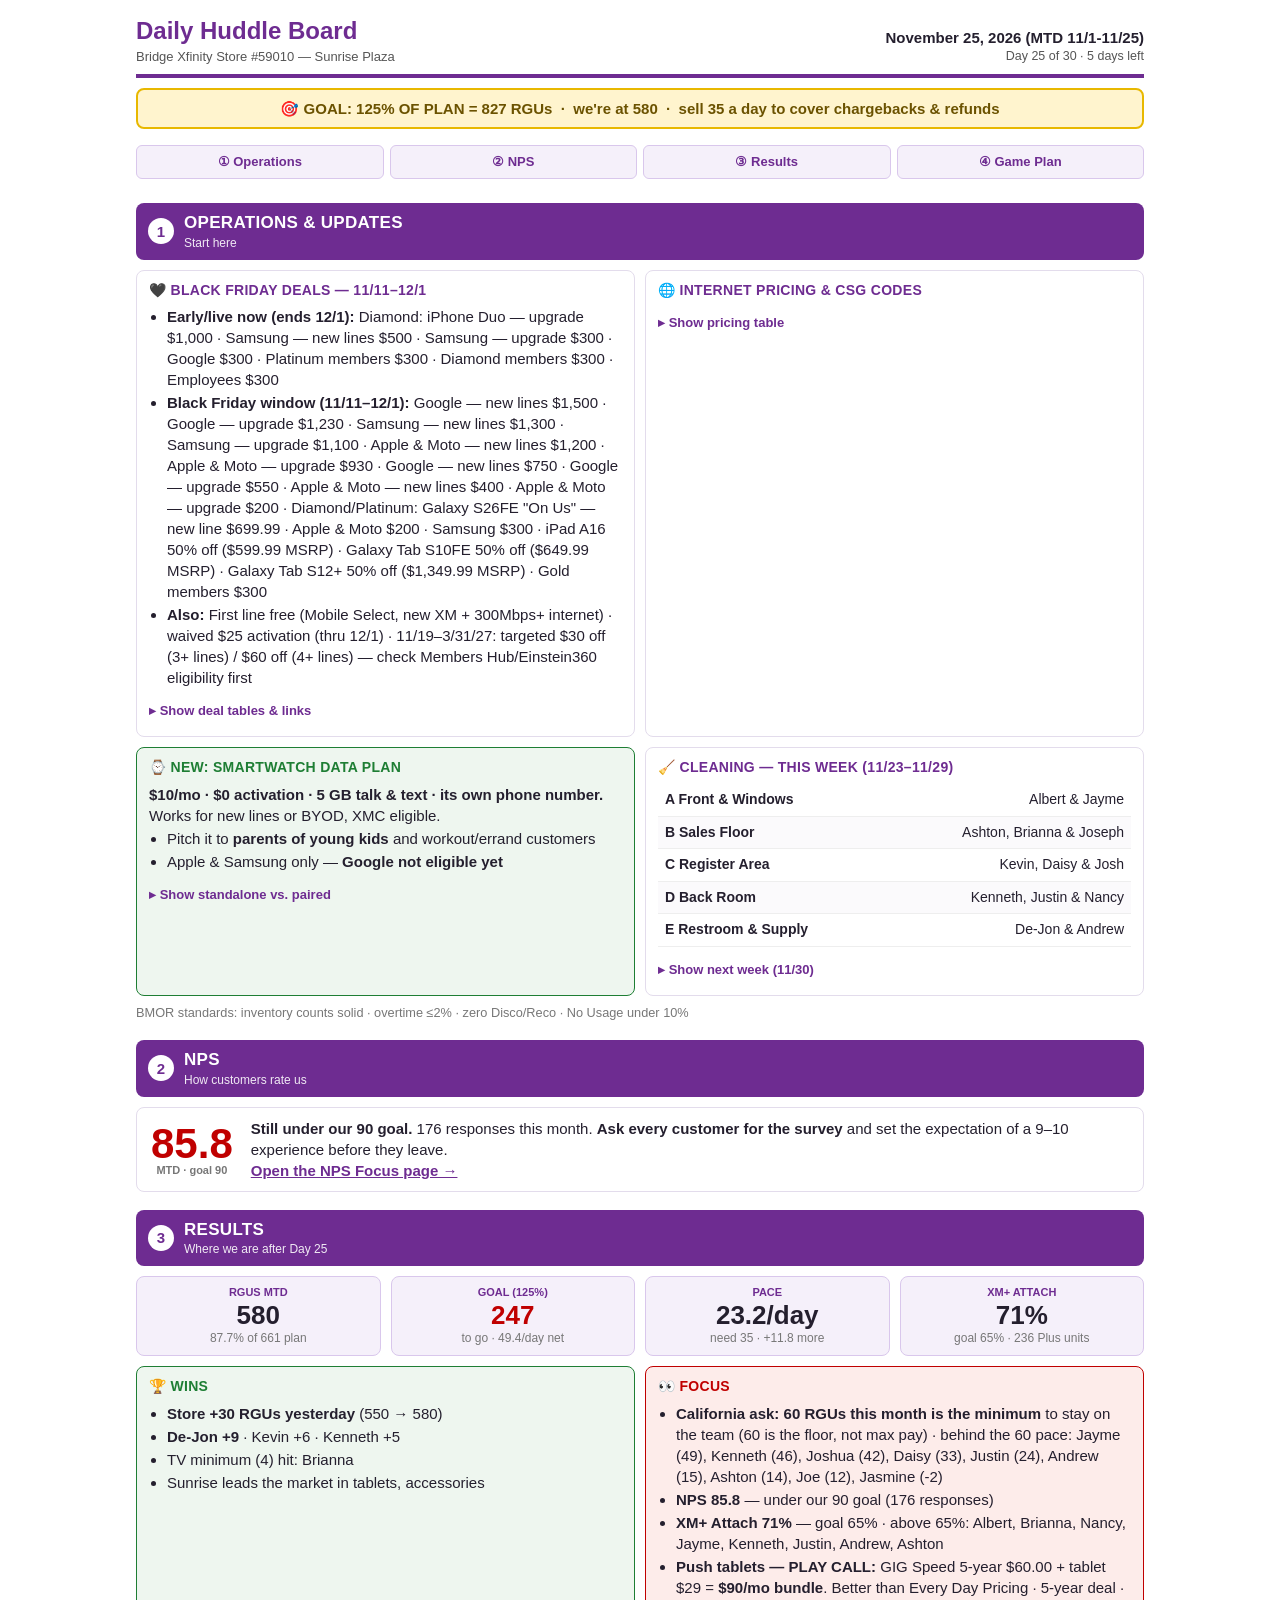
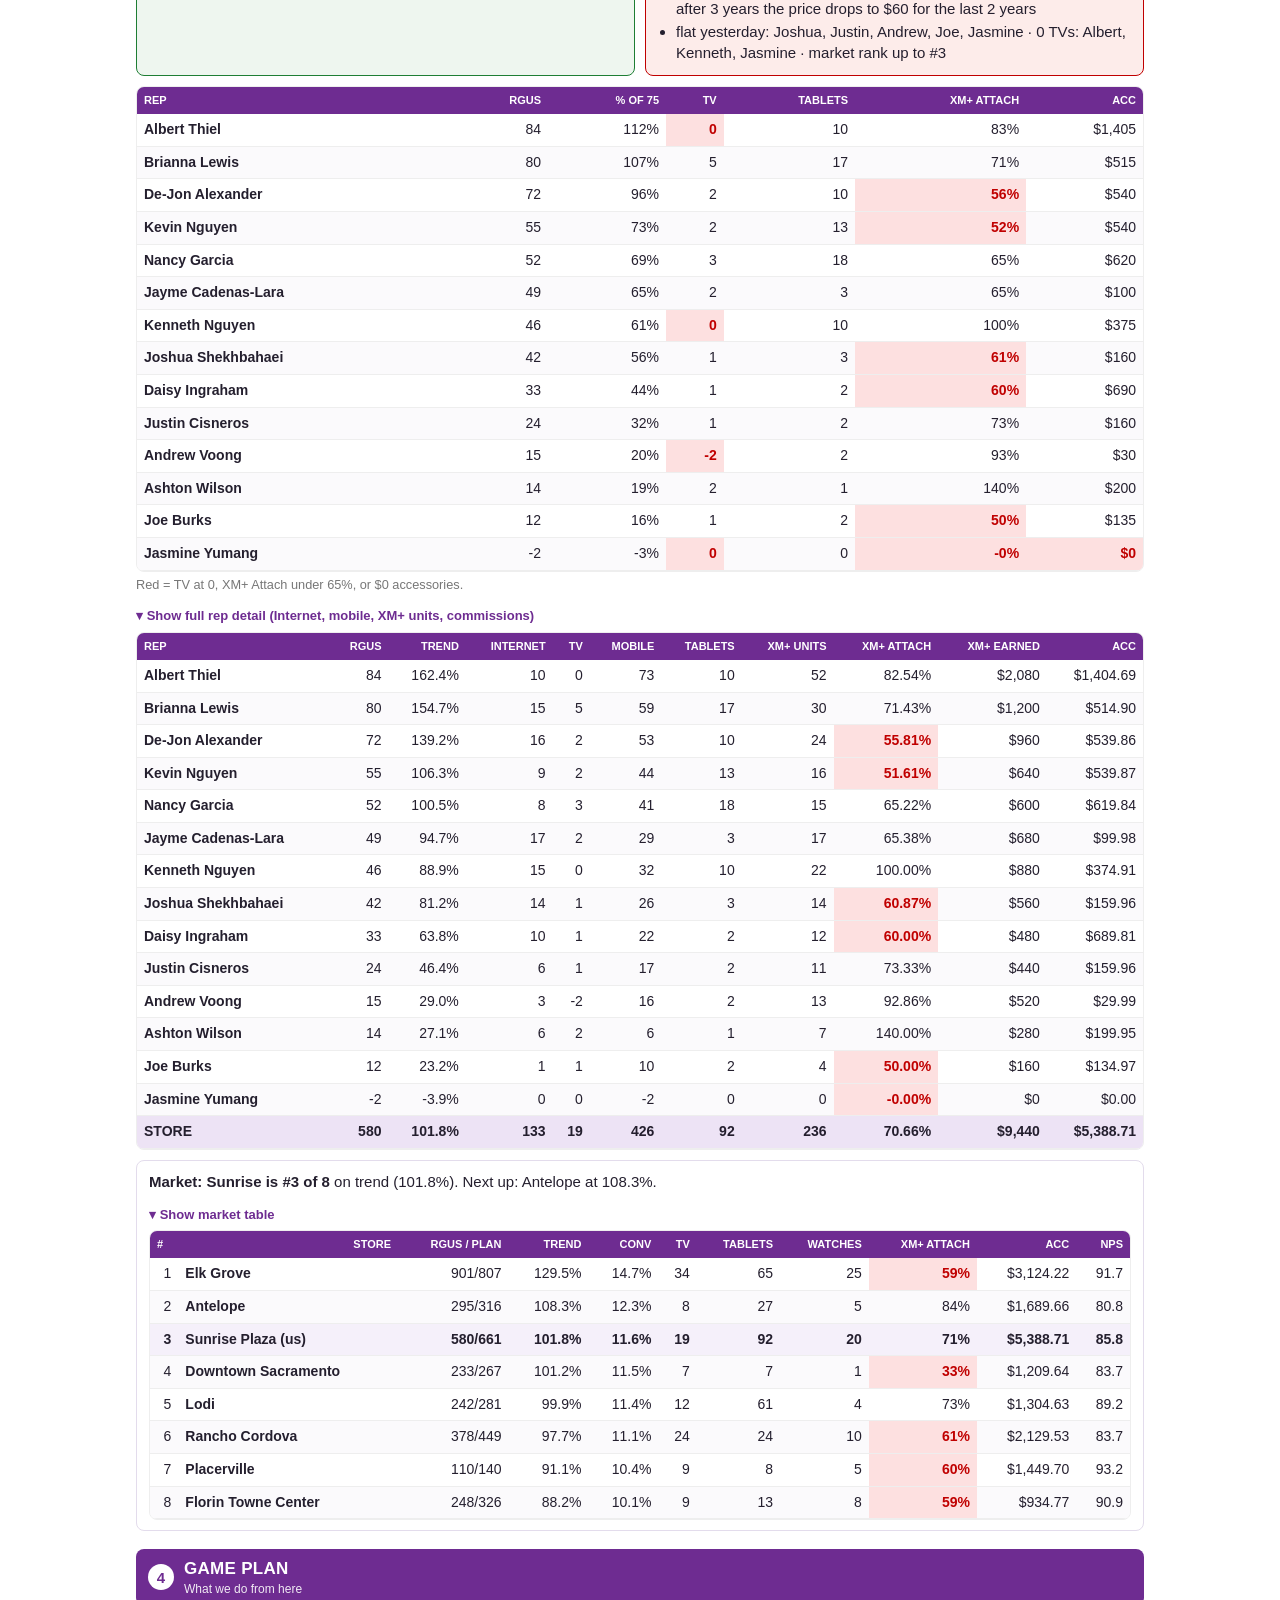
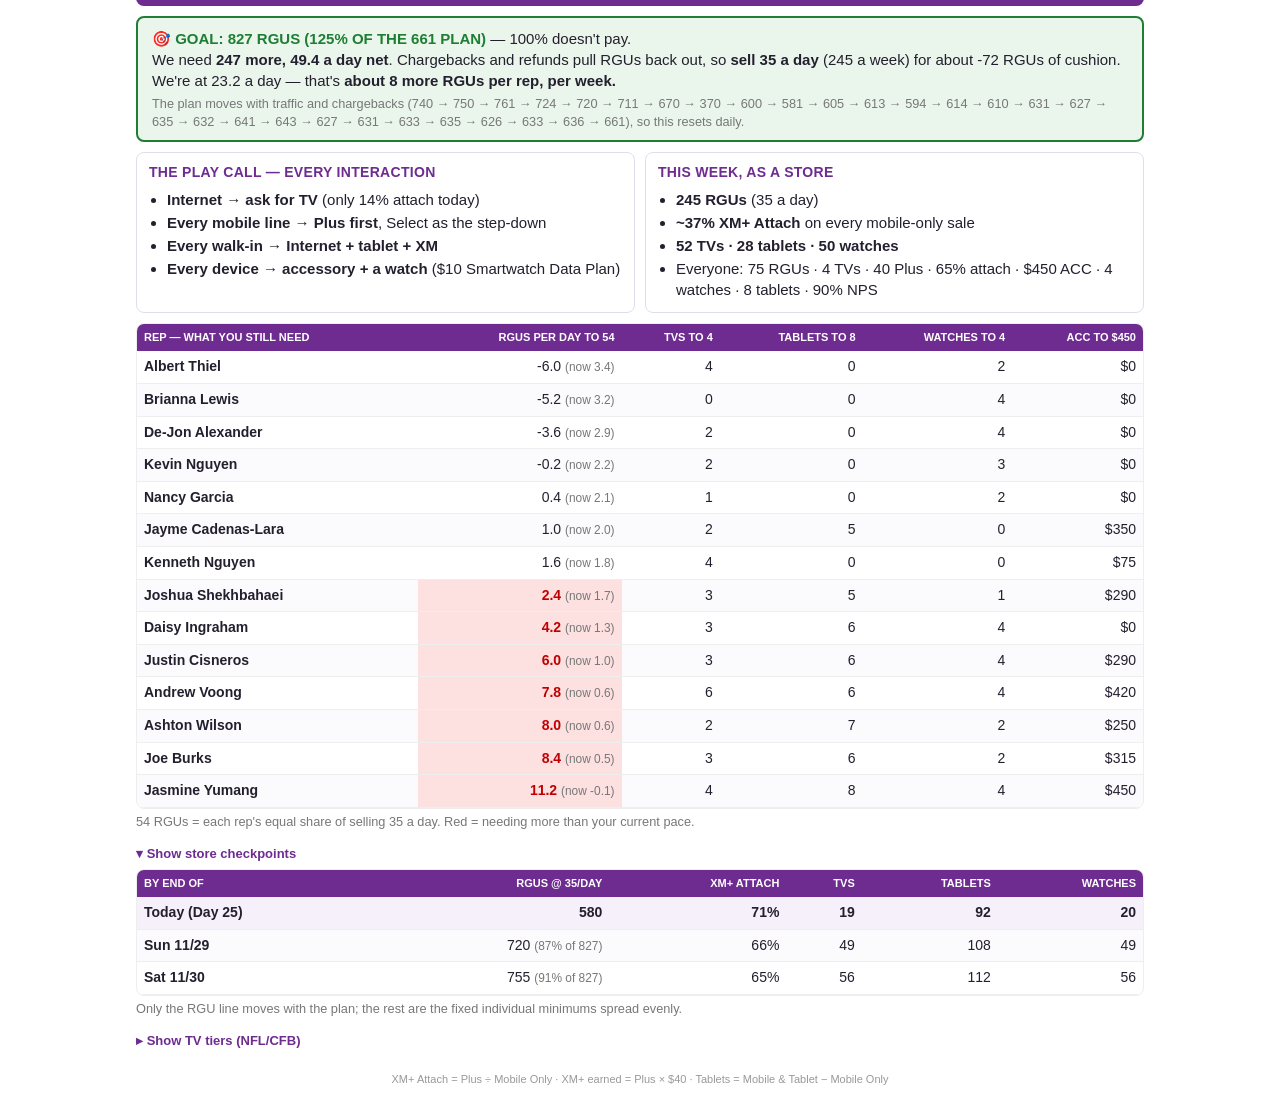
==== commit 4a69f825: "Day 25 live board (Nov 25 data) Co-Authored-By: Claude Sonnet 5.5 <noreply@anthropic.com> Claude-Ses" ====
--- a/index.html
+++ b/index.html
@@ -1,6 +1,6 @@
 <!DOCTYPE html>
     <html lang="en"><head><meta charset="UTF-8"><meta name="viewport" content="width=device-width, initial-scale=1">
-    <title>Daily Huddle Board — Bridge Xfinity #59010 — November 24, 2026 (MTD 11/1-11/24)</title>
+    <title>Daily Huddle Board — Bridge Xfinity #59010 — November 25, 2026 (MTD 11/1-11/25)</title>
     <style>
     :root{--p:#6E2C91;--pl:#F5F0FA;--bd:#E3DCEC;--g:#1E7E34;--r:#C00000;--a:#B8720C;--t:#241F2E;--mut:#777}
     *{box-sizing:border-box} body{margin:0;font-family:'Segoe UI',Arial,sans-serif;color:var(--t);background:#fff;font-size:15px;line-height:1.4;-webkit-print-color-adjust:exact;print-color-adjust:exact}
@@ -42,8 +42,8 @@
     @page{size:11in 8.5in landscape;margin:.3in}
     @media print{body{font-size:11px} nav{display:none} .wrap{max-width:none;padding:0} .sec{break-after:page;margin-top:0} .sec:last-of-type{break-after:auto} table{font-size:10.5px} .tile .v{font-size:20px} th{font-size:9px} td{padding:3px 6px} summary{display:none} details:not([open]){display:none} #ops{break-after:auto} #nps{break-after:page} .card{break-inside:avoid}}
     </style></head><body><div class="wrap">
-    <header><div><h1>Daily Huddle Board</h1><div class="s">Bridge Xfinity Store #59010 — Sunrise Plaza</div></div><div class="d">November 24, 2026 (MTD 11/1-11/24)<small>Day 24 of 30 · 6 days left</small></div></header>
-    <div class="goalbar">🎯 GOAL: 125% OF PLAN = 795 RGUs &nbsp;·&nbsp; we're at 550 &nbsp;·&nbsp; sell 35 a day to cover chargebacks &amp; refunds</div>
+    <header><div><h1>Daily Huddle Board</h1><div class="s">Bridge Xfinity Store #59010 — Sunrise Plaza</div></div><div class="d">November 25, 2026 (MTD 11/1-11/25)<small>Day 25 of 30 · 5 days left</small></div></header>
+    <div class="goalbar">🎯 GOAL: 125% OF PLAN = 827 RGUs &nbsp;·&nbsp; we're at 580 &nbsp;·&nbsp; sell 35 a day to cover chargebacks &amp; refunds</div>
     <nav><a href="#ops">① Operations</a><a href="#nps">② NPS</a><a href="#results">③ Results</a><a href="#plan">④ Game Plan</a></nav>
 
     <section class="sec" id="ops"><div class="band"><span class="n">1</span><div><b>Operations &amp; Updates</b><span class="sub">Start here</span></div></div>
@@ -63,30 +63,30 @@
     <div class="mut" style="margin-top:8px">BMOR standards: inventory counts solid · overtime ≤2% · zero Disco/Reco · No Usage under 10%</div></section>
 
     <section class="sec" id="nps"><div class="band"><span class="n">2</span><div><b>NPS</b><span class="sub">How customers rate us</span></div></div>
-    <div class="nps"><div class="big" style="color:var(--r)">85.5<small>MTD · goal 90</small></div>
-    <div style="flex:1;min-width:240px"><b>Still under our 90 goal.</b> 166 responses this month. <b>Ask every customer for the survey</b> and set the expectation of a 9–10 experience before they leave. <br><a href="nps/"><b>Open the NPS Focus page →</b></a></div></div></section>
+    <div class="nps"><div class="big" style="color:var(--r)">85.8<small>MTD · goal 90</small></div>
+    <div style="flex:1;min-width:240px"><b>Still under our 90 goal.</b> 176 responses this month. <b>Ask every customer for the survey</b> and set the expectation of a 9–10 experience before they leave. <br><a href="nps/"><b>Open the NPS Focus page →</b></a></div></div></section>
 
-    <section class="sec" id="results"><div class="band"><span class="n">3</span><div><b>Results</b><span class="sub">Where we are after Day 24</span></div></div>
+    <section class="sec" id="results"><div class="band"><span class="n">3</span><div><b>Results</b><span class="sub">Where we are after Day 25</span></div></div>
     <div class="tiles">
-    <div class="tile"><div class="l">RGUs MTD</div><div class="v">550</div><div class="x">86.5% of 636 plan</div></div>
-    <div class="tile"><div class="l">Goal (125%)</div><div class="v red">245</div><div class="x">to go · 40.8/day net</div></div>
-    <div class="tile"><div class="l">Pace</div><div class="v">22.9/day</div><div class="x">need 35 · +12.1 more</div></div>
-    <div class="tile"><div class="l">XM+ Attach</div><div class="v">71%</div><div class="x">goal 65% · 226 Plus units</div></div></div>
-    <div class="two"><div class="card green"><h3>🏆 Wins</h3><ul><li><b>Store +39 RGUs yesterday</b> (511 → 550)</li><li><b>De-Jon +8</b> · Kevin +5 · Kenneth +4</li><li>TV minimum (4) hit: Brianna</li><li>Sunrise leads the market in tablets, accessories</li></ul></div>
-    <div class="card alert"><h3>👀 Focus</h3><ul><li><b>California ask: 60 RGUs this month is the minimum</b> to stay on the team (60 is the floor, not max pay) · behind the 60 pace: Nancy (49), Kevin (49), Jayme (48), Joshua (42), Kenneth (41), Daisy (32), Justin (24), Ashton (17), Andrew (15), Joe (12), Jasmine (-2)</li><li><b>NPS 85.5</b> — under our 90 goal (166 responses)</li><li><b>XM+ Attach 71%</b> — goal 65% · above 65%: Albert, Brianna, Kenneth, Justin, Ashton, Andrew</li><li><b>Push tablets — PLAY CALL:</b> GIG Speed 5-year $60.00 + tablet $29 = <b>$90/mo bundle</b>. Better than Every Day Pricing · 5-year deal · after 3 years the price drops to $60 for the last 2 years</li><li>flat yesterday: Nancy, Justin, Andrew, Jasmine · 0 TVs: Albert, Jasmine · market rank up to #4</li></ul></div></div>
-    <div class="tw"><table><thead><tr><th>Rep</th><th>RGUs</th><th>% of 75</th><th>TV</th><th>Tablets</th><th>XM+ Attach</th><th>ACC</th></tr></thead><tbody><tr><td class="nm">Albert Thiel</td><td>79</td><td>105%</td><td class="bad">0</td><td>10</td><td>83%</td><td>$1,260</td></tr><tr><td class="nm">Brianna Lewis</td><td>77</td><td>103%</td><td>5</td><td>16</td><td>73%</td><td>$515</td></tr><tr><td class="nm">De-Jon Alexander</td><td>63</td><td>84%</td><td>2</td><td>10</td><td class="bad">54%</td><td>$540</td></tr><tr><td class="nm">Nancy Garcia</td><td>49</td><td>65%</td><td>3</td><td>16</td><td class="bad">64%</td><td>$620</td></tr><tr><td class="nm">Kevin Nguyen</td><td>49</td><td>65%</td><td>2</td><td>9</td><td class="bad">55%</td><td>$540</td></tr><tr><td class="nm">Jayme Cadenas-Lara</td><td>48</td><td>64%</td><td>2</td><td>3</td><td class="bad">64%</td><td>$100</td></tr><tr><td class="nm">Joshua Shekhbahaei</td><td>42</td><td>56%</td><td>1</td><td>3</td><td class="bad">61%</td><td>$160</td></tr><tr><td class="nm">Kenneth Nguyen</td><td>41</td><td>55%</td><td class="bad">-1</td><td>9</td><td>100%</td><td>$375</td></tr><tr><td class="nm">Daisy Ingraham</td><td>32</td><td>43%</td><td>1</td><td>2</td><td class="bad">63%</td><td>$690</td></tr><tr><td class="nm">Justin Cisneros</td><td>24</td><td>32%</td><td>1</td><td>2</td><td>73%</td><td>$160</td></tr><tr><td class="nm">Ashton Wilson</td><td>17</td><td>23%</td><td>3</td><td>1</td><td>114%</td><td>$200</td></tr><tr><td class="nm">Andrew Voong</td><td>15</td><td>20%</td><td class="bad">-2</td><td>2</td><td>93%</td><td>$30</td></tr><tr><td class="nm">Joe Burks</td><td>12</td><td>16%</td><td>1</td><td>2</td><td class="bad">50%</td><td>$135</td></tr><tr><td class="nm">Jasmine Yumang</td><td>-2</td><td>-3%</td><td class="bad">0</td><td>0</td><td class="bad">-0%</td><td class="bad">$0</td></tr></tbody></table></div>
+    <div class="tile"><div class="l">RGUs MTD</div><div class="v">580</div><div class="x">87.7% of 661 plan</div></div>
+    <div class="tile"><div class="l">Goal (125%)</div><div class="v red">247</div><div class="x">to go · 49.4/day net</div></div>
+    <div class="tile"><div class="l">Pace</div><div class="v">23.2/day</div><div class="x">need 35 · +11.8 more</div></div>
+    <div class="tile"><div class="l">XM+ Attach</div><div class="v">71%</div><div class="x">goal 65% · 236 Plus units</div></div></div>
+    <div class="two"><div class="card green"><h3>🏆 Wins</h3><ul><li><b>Store +30 RGUs yesterday</b> (550 → 580)</li><li><b>De-Jon +9</b> · Kevin +6 · Kenneth +5</li><li>TV minimum (4) hit: Brianna</li><li>Sunrise leads the market in tablets, accessories</li></ul></div>
+    <div class="card alert"><h3>👀 Focus</h3><ul><li><b>California ask: 60 RGUs this month is the minimum</b> to stay on the team (60 is the floor, not max pay) · behind the 60 pace: Jayme (49), Kenneth (46), Joshua (42), Daisy (33), Justin (24), Andrew (15), Ashton (14), Joe (12), Jasmine (-2)</li><li><b>NPS 85.8</b> — under our 90 goal (176 responses)</li><li><b>XM+ Attach 71%</b> — goal 65% · above 65%: Albert, Brianna, Nancy, Jayme, Kenneth, Justin, Andrew, Ashton</li><li><b>Push tablets — PLAY CALL:</b> GIG Speed 5-year $60.00 + tablet $29 = <b>$90/mo bundle</b>. Better than Every Day Pricing · 5-year deal · after 3 years the price drops to $60 for the last 2 years</li><li>flat yesterday: Joshua, Justin, Andrew, Joe, Jasmine · 0 TVs: Albert, Kenneth, Jasmine · market rank up to #3</li></ul></div></div>
+    <div class="tw"><table><thead><tr><th>Rep</th><th>RGUs</th><th>% of 75</th><th>TV</th><th>Tablets</th><th>XM+ Attach</th><th>ACC</th></tr></thead><tbody><tr><td class="nm">Albert Thiel</td><td>84</td><td>112%</td><td class="bad">0</td><td>10</td><td>83%</td><td>$1,405</td></tr><tr><td class="nm">Brianna Lewis</td><td>80</td><td>107%</td><td>5</td><td>17</td><td>71%</td><td>$515</td></tr><tr><td class="nm">De-Jon Alexander</td><td>72</td><td>96%</td><td>2</td><td>10</td><td class="bad">56%</td><td>$540</td></tr><tr><td class="nm">Kevin Nguyen</td><td>55</td><td>73%</td><td>2</td><td>13</td><td class="bad">52%</td><td>$540</td></tr><tr><td class="nm">Nancy Garcia</td><td>52</td><td>69%</td><td>3</td><td>18</td><td>65%</td><td>$620</td></tr><tr><td class="nm">Jayme Cadenas-Lara</td><td>49</td><td>65%</td><td>2</td><td>3</td><td>65%</td><td>$100</td></tr><tr><td class="nm">Kenneth Nguyen</td><td>46</td><td>61%</td><td class="bad">0</td><td>10</td><td>100%</td><td>$375</td></tr><tr><td class="nm">Joshua Shekhbahaei</td><td>42</td><td>56%</td><td>1</td><td>3</td><td class="bad">61%</td><td>$160</td></tr><tr><td class="nm">Daisy Ingraham</td><td>33</td><td>44%</td><td>1</td><td>2</td><td class="bad">60%</td><td>$690</td></tr><tr><td class="nm">Justin Cisneros</td><td>24</td><td>32%</td><td>1</td><td>2</td><td>73%</td><td>$160</td></tr><tr><td class="nm">Andrew Voong</td><td>15</td><td>20%</td><td class="bad">-2</td><td>2</td><td>93%</td><td>$30</td></tr><tr><td class="nm">Ashton Wilson</td><td>14</td><td>19%</td><td>2</td><td>1</td><td>140%</td><td>$200</td></tr><tr><td class="nm">Joe Burks</td><td>12</td><td>16%</td><td>1</td><td>2</td><td class="bad">50%</td><td>$135</td></tr><tr><td class="nm">Jasmine Yumang</td><td>-2</td><td>-3%</td><td class="bad">0</td><td>0</td><td class="bad">-0%</td><td class="bad">$0</td></tr></tbody></table></div>
     <div class="mut" style="margin-top:4px">Red = TV at 0, XM+ Attach under 65%, or $0 accessories.</div>
-    <details open><summary>Show full rep detail (Internet, mobile, XM+ units, commissions)</summary><div class="tw"><table class="nowrap"><thead><tr><th>Rep</th><th>RGUs</th><th>Trend</th><th>Internet</th><th>TV</th><th>Mobile</th><th>Tablets</th><th>XM+ units</th><th>XM+ attach</th><th>XM+ earned</th><th>ACC</th></tr></thead><tbody><tr><td class="nm">Albert Thiel</td><td>79</td><td>159.1%</td><td>9</td><td>0</td><td>69</td><td>10</td><td>49</td><td>83.05%</td><td>$1,960</td><td>$1,259.73</td></tr><tr><td class="nm">Brianna Lewis</td><td>77</td><td>155.1%</td><td>14</td><td>5</td><td>57</td><td>16</td><td>30</td><td>73.17%</td><td>$1,200</td><td>$514.90</td></tr><tr><td class="nm">De-Jon Alexander</td><td>63</td><td>126.9%</td><td>13</td><td>2</td><td>47</td><td>10</td><td>20</td><td class="bad">54.05%</td><td>$800</td><td>$539.86</td></tr><tr><td class="nm">Nancy Garcia</td><td>49</td><td>98.7%</td><td>8</td><td>3</td><td>38</td><td>16</td><td>14</td><td class="bad">63.64%</td><td>$560</td><td>$619.84</td></tr><tr><td class="nm">Kevin Nguyen</td><td>49</td><td>98.7%</td><td>9</td><td>2</td><td>38</td><td>9</td><td>16</td><td class="bad">55.17%</td><td>$640</td><td>$539.87</td></tr><tr><td class="nm">Jayme Cadenas-Lara</td><td>48</td><td>96.7%</td><td>17</td><td>2</td><td>28</td><td>3</td><td>16</td><td class="bad">64.00%</td><td>$640</td><td>$99.98</td></tr><tr><td class="nm">Joshua Shekhbahaei</td><td>42</td><td>84.6%</td><td>14</td><td>1</td><td>26</td><td>3</td><td>14</td><td class="bad">60.87%</td><td>$560</td><td>$159.96</td></tr><tr><td class="nm">Kenneth Nguyen</td><td>41</td><td>82.6%</td><td>14</td><td>-1</td><td>29</td><td>9</td><td>20</td><td>100.00%</td><td>$800</td><td>$374.91</td></tr><tr><td class="nm">Daisy Ingraham</td><td>32</td><td>64.4%</td><td>10</td><td>1</td><td>21</td><td>2</td><td>12</td><td class="bad">63.16%</td><td>$480</td><td>$689.81</td></tr><tr><td class="nm">Justin Cisneros</td><td>24</td><td>48.3%</td><td>6</td><td>1</td><td>17</td><td>2</td><td>11</td><td>73.33%</td><td>$440</td><td>$159.96</td></tr><tr><td class="nm">Ashton Wilson</td><td>17</td><td>34.2%</td><td>6</td><td>3</td><td>8</td><td>1</td><td>8</td><td>114.29%</td><td>$320</td><td>$199.95</td></tr><tr><td class="nm">Andrew Voong</td><td>15</td><td>30.2%</td><td>3</td><td>-2</td><td>16</td><td>2</td><td>13</td><td>92.86%</td><td>$520</td><td>$29.99</td></tr><tr><td class="nm">Joe Burks</td><td>12</td><td>24.2%</td><td>1</td><td>1</td><td>10</td><td>2</td><td>4</td><td class="bad">50.00%</td><td>$160</td><td>$134.97</td></tr><tr><td class="nm">Jasmine Yumang</td><td>-2</td><td>-4.0%</td><td>0</td><td>0</td><td>-2</td><td>0</td><td>0</td><td class="bad">-0.00%</td><td>$0</td><td>$0.00</td></tr><tr class="tot"><td class="nm">STORE</td><td>550</td><td>104.5%</td><td>127</td><td>19</td><td>402</td><td>84</td><td>226</td><td>71.07%</td><td>$9,040</td><td>$5,243.75</td></tr></tbody></table></div></details>
-    <div class="card" style="margin-top:10px"><b>Market: Sunrise is #4 of 8</b> on trend (104.5%). Next up: Downtown Sacramento at 106.9%.
-    <details open><summary>Show market table</summary><div class="tw"><table class="nowrap"><thead><tr><th>#</th><th>Store</th><th>RGUs / plan</th><th>Trend</th><th>Conv</th><th>TV</th><th>Tablets</th><th>Watches</th><th>XM+ attach</th><th>ACC</th><th>NPS</th></tr></thead><tbody><tr><td>1</td><td class="nm">Elk Grove</td><td>847/776</td><td>131.9%</td><td>14.5%</td><td>34</td><td>62</td><td>25</td><td class="bad">60%</td><td>$2,979.25</td><td>91.2</td></tr><tr><td>2</td><td class="nm">Antelope</td><td>280/303</td><td>111.7%</td><td>12.3%</td><td>8</td><td>25</td><td>5</td><td>85%</td><td>$1,639.67</td><td>79.1</td></tr><tr><td>3</td><td class="nm">Downtown Sacramento</td><td>231/261</td><td>106.9%</td><td>11.8%</td><td>9</td><td>7</td><td>1</td><td class="bad">31%</td><td>$1,209.64</td><td>83.0</td></tr><tr class="me"><td>4</td><td class="nm">Sunrise Plaza (us)</td><td>550/636</td><td>104.5%</td><td>11.5%</td><td>19</td><td>84</td><td>20</td><td>71%</td><td>$5,243.75</td><td>85.5</td></tr><tr><td>5</td><td class="nm">Rancho Cordova</td><td>365/431</td><td>102.3%</td><td>11.3%</td><td>24</td><td>22</td><td>9</td><td class="bad">62%</td><td>$1,984.55</td><td>83.0</td></tr><tr><td>6</td><td class="nm">Lodi</td><td>226/270</td><td>101.1%</td><td>11.1%</td><td>12</td><td>56</td><td>4</td><td>73%</td><td>$1,304.63</td><td>88.6</td></tr><tr><td>7</td><td class="nm">Florin Towne Center</td><td>242/313</td><td>93.4%</td><td>10.3%</td><td>9</td><td>13</td><td>8</td><td class="bad">61%</td><td>$769.81</td><td>90.6</td></tr><tr><td>8</td><td class="nm">Placerville</td><td>105/136</td><td>93.3%</td><td>10.3%</td><td>8</td><td>12</td><td>5</td><td class="bad">62%</td><td>$1,409.71</td><td>93.0</td></tr></tbody></table></div></details></div></section>
+    <details open><summary>Show full rep detail (Internet, mobile, XM+ units, commissions)</summary><div class="tw"><table class="nowrap"><thead><tr><th>Rep</th><th>RGUs</th><th>Trend</th><th>Internet</th><th>TV</th><th>Mobile</th><th>Tablets</th><th>XM+ units</th><th>XM+ attach</th><th>XM+ earned</th><th>ACC</th></tr></thead><tbody><tr><td class="nm">Albert Thiel</td><td>84</td><td>162.4%</td><td>10</td><td>0</td><td>73</td><td>10</td><td>52</td><td>82.54%</td><td>$2,080</td><td>$1,404.69</td></tr><tr><td class="nm">Brianna Lewis</td><td>80</td><td>154.7%</td><td>15</td><td>5</td><td>59</td><td>17</td><td>30</td><td>71.43%</td><td>$1,200</td><td>$514.90</td></tr><tr><td class="nm">De-Jon Alexander</td><td>72</td><td>139.2%</td><td>16</td><td>2</td><td>53</td><td>10</td><td>24</td><td class="bad">55.81%</td><td>$960</td><td>$539.86</td></tr><tr><td class="nm">Kevin Nguyen</td><td>55</td><td>106.3%</td><td>9</td><td>2</td><td>44</td><td>13</td><td>16</td><td class="bad">51.61%</td><td>$640</td><td>$539.87</td></tr><tr><td class="nm">Nancy Garcia</td><td>52</td><td>100.5%</td><td>8</td><td>3</td><td>41</td><td>18</td><td>15</td><td>65.22%</td><td>$600</td><td>$619.84</td></tr><tr><td class="nm">Jayme Cadenas-Lara</td><td>49</td><td>94.7%</td><td>17</td><td>2</td><td>29</td><td>3</td><td>17</td><td>65.38%</td><td>$680</td><td>$99.98</td></tr><tr><td class="nm">Kenneth Nguyen</td><td>46</td><td>88.9%</td><td>15</td><td>0</td><td>32</td><td>10</td><td>22</td><td>100.00%</td><td>$880</td><td>$374.91</td></tr><tr><td class="nm">Joshua Shekhbahaei</td><td>42</td><td>81.2%</td><td>14</td><td>1</td><td>26</td><td>3</td><td>14</td><td class="bad">60.87%</td><td>$560</td><td>$159.96</td></tr><tr><td class="nm">Daisy Ingraham</td><td>33</td><td>63.8%</td><td>10</td><td>1</td><td>22</td><td>2</td><td>12</td><td class="bad">60.00%</td><td>$480</td><td>$689.81</td></tr><tr><td class="nm">Justin Cisneros</td><td>24</td><td>46.4%</td><td>6</td><td>1</td><td>17</td><td>2</td><td>11</td><td>73.33%</td><td>$440</td><td>$159.96</td></tr><tr><td class="nm">Andrew Voong</td><td>15</td><td>29.0%</td><td>3</td><td>-2</td><td>16</td><td>2</td><td>13</td><td>92.86%</td><td>$520</td><td>$29.99</td></tr><tr><td class="nm">Ashton Wilson</td><td>14</td><td>27.1%</td><td>6</td><td>2</td><td>6</td><td>1</td><td>7</td><td>140.00%</td><td>$280</td><td>$199.95</td></tr><tr><td class="nm">Joe Burks</td><td>12</td><td>23.2%</td><td>1</td><td>1</td><td>10</td><td>2</td><td>4</td><td class="bad">50.00%</td><td>$160</td><td>$134.97</td></tr><tr><td class="nm">Jasmine Yumang</td><td>-2</td><td>-3.9%</td><td>0</td><td>0</td><td>-2</td><td>0</td><td>0</td><td class="bad">-0.00%</td><td>$0</td><td>$0.00</td></tr><tr class="tot"><td class="nm">STORE</td><td>580</td><td>101.8%</td><td>133</td><td>19</td><td>426</td><td>92</td><td>236</td><td>70.66%</td><td>$9,440</td><td>$5,388.71</td></tr></tbody></table></div></details>
+    <div class="card" style="margin-top:10px"><b>Market: Sunrise is #3 of 8</b> on trend (101.8%). Next up: Antelope at 108.3%.
+    <details open><summary>Show market table</summary><div class="tw"><table class="nowrap"><thead><tr><th>#</th><th>Store</th><th>RGUs / plan</th><th>Trend</th><th>Conv</th><th>TV</th><th>Tablets</th><th>Watches</th><th>XM+ attach</th><th>ACC</th><th>NPS</th></tr></thead><tbody><tr><td>1</td><td class="nm">Elk Grove</td><td>901/807</td><td>129.5%</td><td>14.7%</td><td>34</td><td>65</td><td>25</td><td class="bad">59%</td><td>$3,124.22</td><td>91.7</td></tr><tr><td>2</td><td class="nm">Antelope</td><td>295/316</td><td>108.3%</td><td>12.3%</td><td>8</td><td>27</td><td>5</td><td>84%</td><td>$1,689.66</td><td>80.8</td></tr><tr class="me"><td>3</td><td class="nm">Sunrise Plaza (us)</td><td>580/661</td><td>101.8%</td><td>11.6%</td><td>19</td><td>92</td><td>20</td><td>71%</td><td>$5,388.71</td><td>85.8</td></tr><tr><td>4</td><td class="nm">Downtown Sacramento</td><td>233/267</td><td>101.2%</td><td>11.5%</td><td>7</td><td>7</td><td>1</td><td class="bad">33%</td><td>$1,209.64</td><td>83.7</td></tr><tr><td>5</td><td class="nm">Lodi</td><td>242/281</td><td>99.9%</td><td>11.4%</td><td>12</td><td>61</td><td>4</td><td>73%</td><td>$1,304.63</td><td>89.2</td></tr><tr><td>6</td><td class="nm">Rancho Cordova</td><td>378/449</td><td>97.7%</td><td>11.1%</td><td>24</td><td>24</td><td>10</td><td class="bad">61%</td><td>$2,129.53</td><td>83.7</td></tr><tr><td>7</td><td class="nm">Placerville</td><td>110/140</td><td>91.1%</td><td>10.4%</td><td>9</td><td>8</td><td>5</td><td class="bad">60%</td><td>$1,449.70</td><td>93.2</td></tr><tr><td>8</td><td class="nm">Florin Towne Center</td><td>248/326</td><td>88.2%</td><td>10.1%</td><td>9</td><td>13</td><td>8</td><td class="bad">59%</td><td>$934.77</td><td>90.9</td></tr></tbody></table></div></details></div></section>
 
     <section class="sec" id="plan"><div class="band"><span class="n">4</span><div><b>Game Plan</b><span class="sub">What we do from here</span></div></div>
-    <div class="goalbox"><b class="t">🎯 Goal: 795 RGUs (125% of the 636 plan)</b> — 100% doesn't pay.<br>We need <b>245 more, 40.8 a day net</b>. Chargebacks and refunds pull RGUs back out, so <b>sell 35 a day</b> (245 a week) for about -35 RGUs of cushion. We're at 22.9 a day — that's <b>about 8 more RGUs per rep, per week.</b><div class="mut" style="margin-top:4px">The plan moves with traffic and chargebacks (740 → 750 → 761 → 724 → 720 → 711 → 670 → 370 → 600 → 581 → 605 → 613 → 594 → 614 → 610 → 631 → 627 → 635 → 632 → 641 → 643 → 627 → 631 → 633 → 635 → 626 → 633 → 636), so this resets daily.</div></div>
-    <div class="two"><div class="card"><h3>The play call — every interaction</h3><ul><li><b>Internet → ask for TV</b> (only 15% attach today)</li><li><b>Every mobile line → Plus first</b>, Select as the step-down</li><li><b>Every walk-in → Internet + tablet + XM</b></li><li><b>Every device → accessory + a watch</b> ($10 Smartwatch Data Plan)</li></ul></div>
-    <div class="card"><h3>This week, as a store</h3><ul><li><b>245 RGUs</b> (35 a day)</li><li><b>~41% XM+ Attach</b> on every mobile-only sale</li><li><b>43 TVs · 33 tablets · 42 watches</b></li><li>Everyone: 75 RGUs · 4 TVs · 40 Plus · 65% attach · $450 ACC · 4 watches · 8 tablets · 90% NPS</li></ul></div></div>
-    <div class="tw"><table><thead><tr><th>Rep — what you still need</th><th>RGUs per day to 55</th><th>TVs to 4</th><th>Tablets to 8</th><th>Watches to 4</th><th>ACC to $450</th></tr></thead><tbody><tr><td class="nm">Albert Thiel</td><td>-4.0 <span class="mut">(now 3.3)</span></td><td>4</td><td>0</td><td>2</td><td>$0</td></tr><tr><td class="nm">Brianna Lewis</td><td>-3.7 <span class="mut">(now 3.2)</span></td><td>0</td><td>0</td><td>4</td><td>$0</td></tr><tr><td class="nm">De-Jon Alexander</td><td>-1.3 <span class="mut">(now 2.6)</span></td><td>2</td><td>0</td><td>4</td><td>$0</td></tr><tr><td class="nm">Nancy Garcia</td><td>1.0 <span class="mut">(now 2.0)</span></td><td>1</td><td>0</td><td>2</td><td>$0</td></tr><tr><td class="nm">Kevin Nguyen</td><td>1.0 <span class="mut">(now 2.0)</span></td><td>2</td><td>0</td><td>3</td><td>$0</td></tr><tr><td class="nm">Jayme Cadenas-Lara</td><td>1.2 <span class="mut">(now 2.0)</span></td><td>2</td><td>5</td><td>0</td><td>$350</td></tr><tr><td class="nm">Joshua Shekhbahaei</td><td class="bad">2.2 <span class="mut">(now 1.8)</span></td><td>3</td><td>5</td><td>0</td><td>$290</td></tr><tr><td class="nm">Kenneth Nguyen</td><td class="bad">2.3 <span class="mut">(now 1.7)</span></td><td>5</td><td>0</td><td>1</td><td>$75</td></tr><tr><td class="nm">Daisy Ingraham</td><td class="bad">3.8 <span class="mut">(now 1.3)</span></td><td>3</td><td>6</td><td>4</td><td>$0</td></tr><tr><td class="nm">Justin Cisneros</td><td class="bad">5.2 <span class="mut">(now 1.0)</span></td><td>3</td><td>6</td><td>4</td><td>$290</td></tr><tr><td class="nm">Ashton Wilson</td><td class="bad">6.3 <span class="mut">(now 0.7)</span></td><td>1</td><td>7</td><td>2</td><td>$250</td></tr><tr><td class="nm">Andrew Voong</td><td class="bad">6.7 <span class="mut">(now 0.6)</span></td><td>6</td><td>6</td><td>4</td><td>$420</td></tr><tr><td class="nm">Joe Burks</td><td class="bad">7.2 <span class="mut">(now 0.5)</span></td><td>3</td><td>6</td><td>2</td><td>$315</td></tr><tr><td class="nm">Jasmine Yumang</td><td class="bad">9.5 <span class="mut">(now -0.1)</span></td><td>4</td><td>8</td><td>4</td><td>$450</td></tr></tbody></table></div>
-    <div class="mut" style="margin-top:4px">55 RGUs = each rep's equal share of selling 35 a day. Red = needing more than your current pace.</div>
-    <details open><summary>Show store checkpoints</summary><div class="tw"><table class="nowrap"><thead><tr><th>By end of</th><th>RGUs @ 35/day</th><th>XM+ attach</th><th>TVs</th><th>Tablets</th><th>Watches</th></tr></thead><tbody><tr class="me"><td class="nm">Today (Day 24)</td><td>550</td><td>71%</td><td>19</td><td>84</td><td>20</td></tr><tr><td class="nm">Sun 11/29</td><td>725 <span class="mut">(91% of 795)</span></td><td>66%</td><td>50</td><td>107</td><td>50</td></tr><tr><td class="nm">Sat 11/30</td><td>760 <span class="mut">(96% of 795)</span></td><td>65%</td><td>56</td><td>112</td><td>56</td></tr></tbody></table></div><div class="mut" style="margin-top:4px">Only the RGU line moves with the plan; the rest are the fixed individual minimums spread evenly.</div></details>
+    <div class="goalbox"><b class="t">🎯 Goal: 827 RGUs (125% of the 661 plan)</b> — 100% doesn't pay.<br>We need <b>247 more, 49.4 a day net</b>. Chargebacks and refunds pull RGUs back out, so <b>sell 35 a day</b> (245 a week) for about -72 RGUs of cushion. We're at 23.2 a day — that's <b>about 8 more RGUs per rep, per week.</b><div class="mut" style="margin-top:4px">The plan moves with traffic and chargebacks (740 → 750 → 761 → 724 → 720 → 711 → 670 → 370 → 600 → 581 → 605 → 613 → 594 → 614 → 610 → 631 → 627 → 635 → 632 → 641 → 643 → 627 → 631 → 633 → 635 → 626 → 633 → 636 → 661), so this resets daily.</div></div>
+    <div class="two"><div class="card"><h3>The play call — every interaction</h3><ul><li><b>Internet → ask for TV</b> (only 14% attach today)</li><li><b>Every mobile line → Plus first</b>, Select as the step-down</li><li><b>Every walk-in → Internet + tablet + XM</b></li><li><b>Every device → accessory + a watch</b> ($10 Smartwatch Data Plan)</li></ul></div>
+    <div class="card"><h3>This week, as a store</h3><ul><li><b>245 RGUs</b> (35 a day)</li><li><b>~37% XM+ Attach</b> on every mobile-only sale</li><li><b>52 TVs · 28 tablets · 50 watches</b></li><li>Everyone: 75 RGUs · 4 TVs · 40 Plus · 65% attach · $450 ACC · 4 watches · 8 tablets · 90% NPS</li></ul></div></div>
+    <div class="tw"><table><thead><tr><th>Rep — what you still need</th><th>RGUs per day to 54</th><th>TVs to 4</th><th>Tablets to 8</th><th>Watches to 4</th><th>ACC to $450</th></tr></thead><tbody><tr><td class="nm">Albert Thiel</td><td>-6.0 <span class="mut">(now 3.4)</span></td><td>4</td><td>0</td><td>2</td><td>$0</td></tr><tr><td class="nm">Brianna Lewis</td><td>-5.2 <span class="mut">(now 3.2)</span></td><td>0</td><td>0</td><td>4</td><td>$0</td></tr><tr><td class="nm">De-Jon Alexander</td><td>-3.6 <span class="mut">(now 2.9)</span></td><td>2</td><td>0</td><td>4</td><td>$0</td></tr><tr><td class="nm">Kevin Nguyen</td><td>-0.2 <span class="mut">(now 2.2)</span></td><td>2</td><td>0</td><td>3</td><td>$0</td></tr><tr><td class="nm">Nancy Garcia</td><td>0.4 <span class="mut">(now 2.1)</span></td><td>1</td><td>0</td><td>2</td><td>$0</td></tr><tr><td class="nm">Jayme Cadenas-Lara</td><td>1.0 <span class="mut">(now 2.0)</span></td><td>2</td><td>5</td><td>0</td><td>$350</td></tr><tr><td class="nm">Kenneth Nguyen</td><td>1.6 <span class="mut">(now 1.8)</span></td><td>4</td><td>0</td><td>0</td><td>$75</td></tr><tr><td class="nm">Joshua Shekhbahaei</td><td class="bad">2.4 <span class="mut">(now 1.7)</span></td><td>3</td><td>5</td><td>1</td><td>$290</td></tr><tr><td class="nm">Daisy Ingraham</td><td class="bad">4.2 <span class="mut">(now 1.3)</span></td><td>3</td><td>6</td><td>4</td><td>$0</td></tr><tr><td class="nm">Justin Cisneros</td><td class="bad">6.0 <span class="mut">(now 1.0)</span></td><td>3</td><td>6</td><td>4</td><td>$290</td></tr><tr><td class="nm">Andrew Voong</td><td class="bad">7.8 <span class="mut">(now 0.6)</span></td><td>6</td><td>6</td><td>4</td><td>$420</td></tr><tr><td class="nm">Ashton Wilson</td><td class="bad">8.0 <span class="mut">(now 0.6)</span></td><td>2</td><td>7</td><td>2</td><td>$250</td></tr><tr><td class="nm">Joe Burks</td><td class="bad">8.4 <span class="mut">(now 0.5)</span></td><td>3</td><td>6</td><td>2</td><td>$315</td></tr><tr><td class="nm">Jasmine Yumang</td><td class="bad">11.2 <span class="mut">(now -0.1)</span></td><td>4</td><td>8</td><td>4</td><td>$450</td></tr></tbody></table></div>
+    <div class="mut" style="margin-top:4px">54 RGUs = each rep's equal share of selling 35 a day. Red = needing more than your current pace.</div>
+    <details open><summary>Show store checkpoints</summary><div class="tw"><table class="nowrap"><thead><tr><th>By end of</th><th>RGUs @ 35/day</th><th>XM+ attach</th><th>TVs</th><th>Tablets</th><th>Watches</th></tr></thead><tbody><tr class="me"><td class="nm">Today (Day 25)</td><td>580</td><td>71%</td><td>19</td><td>92</td><td>20</td></tr><tr><td class="nm">Sun 11/29</td><td>720 <span class="mut">(87% of 827)</span></td><td>66%</td><td>49</td><td>108</td><td>49</td></tr><tr><td class="nm">Sat 11/30</td><td>755 <span class="mut">(91% of 827)</span></td><td>65%</td><td>56</td><td>112</td><td>56</td></tr></tbody></table></div><div class="mut" style="margin-top:4px">Only the RGU line moves with the plan; the rest are the fixed individual minimums spread evenly.</div></details>
     <details><summary>Show TV tiers (NFL/CFB)</summary><div class="tw"><table><thead><tr><th>Tier</th><th>$/mo</th><th>Key channels</th></tr></thead><tbody><tr><td class="nm">TV Core</td><td>$65</td><td>ABC, CBS, FOX, NBC</td></tr><tr><td class="nm">Sports &amp; News</td><td>$90</td><td>+ESPN/2, FS1/2, conf. networks (in-state), Peacock Premium</td></tr><tr><td class="nm">World Soccer Ticket</td><td>$95</td><td>+Deportes channels, X1 Box</td></tr><tr><td class="nm">TV Premium</td><td>$135</td><td>+NFL Network, ESPNU, ESPNEWS, conf. networks (out-of-state)</td></tr><tr><td class="nm">+ More Sports/Ent</td><td>$9.99</td><td>BTN (out-of-state), NFL RedZone</td></tr></tbody></table></div></details></section>
     <div class="foot">XM+ Attach = Plus ÷ Mobile Only · XM+ earned = Plus × $40 · Tablets = Mobile &amp; Tablet − Mobile Only</div>
     </div>
